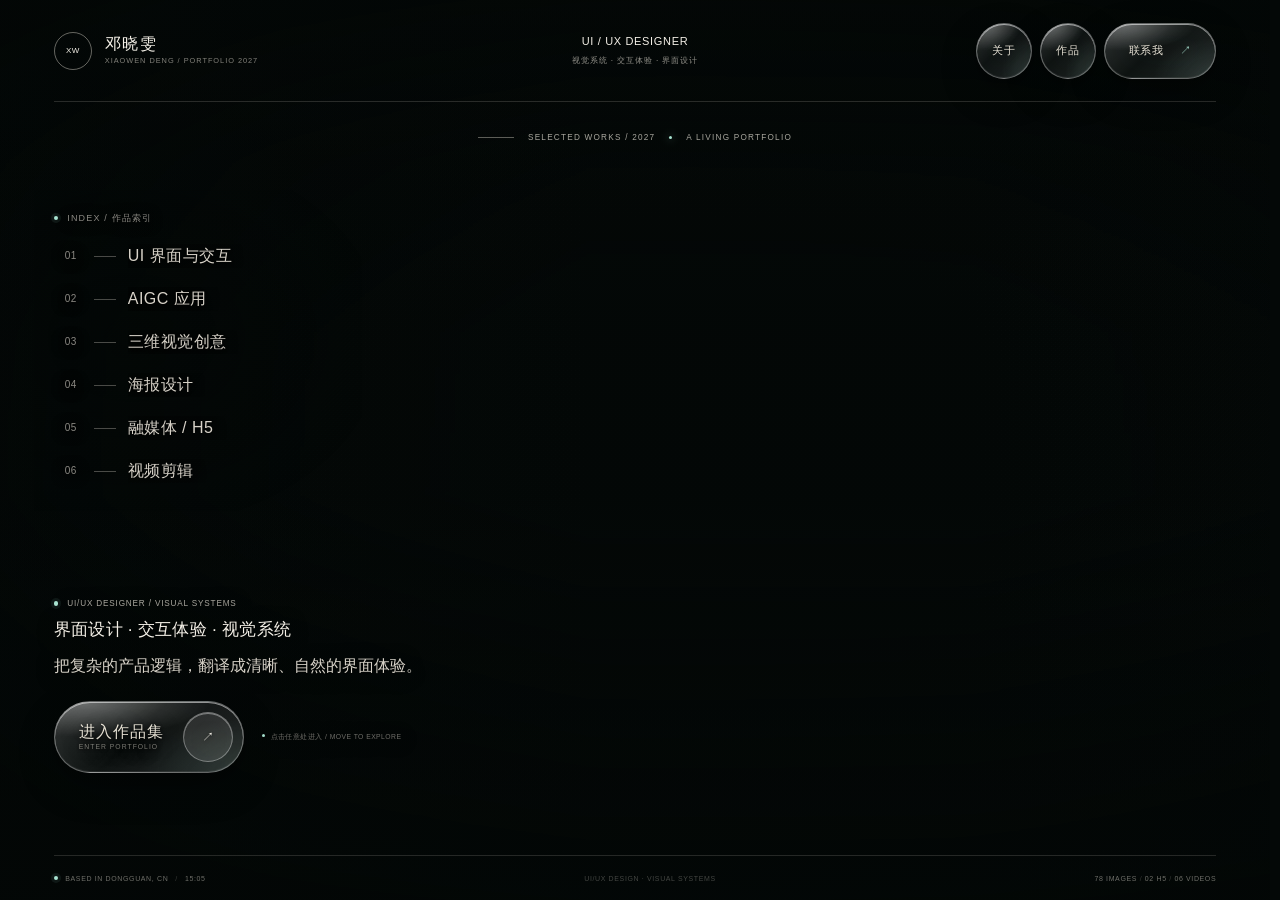
==== portfolio.html @ 46c84f29 "Increase AI design focus emphasis" ====
<!doctype html>
<html lang="zh-CN">
  <head>
    <meta charset="utf-8" />
    <meta name="viewport" content="width=device-width, initial-scale=1, viewport-fit=cover" />
    <meta name="theme-color" content="#070a09" />
    <meta name="apple-mobile-web-app-capable" content="yes" />
    <meta name="mobile-web-app-capable" content="yes" />
    <meta name="apple-mobile-web-app-status-bar-style" content="black-translucent" />
    <meta name="format-detection" content="telephone=no" />
    <title>邓晓雯 — UI/UX Designer · Portfolio 2027</title>
    <meta
      name="description"
      content="邓晓雯的设计作品集：涵盖 NightFlow 疗愈助眠 App、AIGC 角色与绘本、三维视觉、海报、融媒体 H5 与视频作品。按六个项目文件夹完整收录 78 张图片、2 个线上项目与 6 支视频。"
    />
    <meta property="og:title" content="邓晓雯 — UI/UX Designer · Portfolio 2027" />
    <meta
      property="og:description"
      content="把逻辑做成感受。邓晓雯的设计作品集，聚焦 UI 界面、交互体验与视觉系统。"
    />
    <meta property="og:type" content="website" />
    <meta property="og:locale" content="zh_CN" />
    <link rel="icon" href="assets/favicon.svg" type="image/svg+xml" />
    <script>
      try {
        if (sessionStorage.getItem("xw-home-entry") !== "1") {
          location.replace("index.html");
        }
      } catch (error) {}

      document.documentElement.classList.add("js");
      if ("scrollRestoration" in history) history.scrollRestoration = "manual";

      function resetPortfolioScroll() {
        if (location.hash) return;
        window.scrollTo(0, 0);
        document.documentElement.scrollTop = 0;
        if (document.body) document.body.scrollTop = 0;
      }

      window.addEventListener("pageshow", resetPortfolioScroll);
      document.addEventListener("DOMContentLoaded", resetPortfolioScroll);
    </script>
    <noscript>
      <style>
        [data-reveal] { opacity: 1 !important; transform: none !important; }
        .page-veil { display: none; }
      </style>
    </noscript>
    <style data-inline-critical>
/* ==== fonts.css ==== */
/* Alibaba PuHuiTi Regular / Medium, subset to this site's text.
   Served as separate WOFF2 files so the browser can cache them and the
   stylesheet stays small on first paint. */

@font-face {
  font-family: "PuHuiTi";
  src: url("assets/fonts/PuHuiTi-Regular.woff2") format("woff2");
  font-style: normal;
  font-weight: 400;
  font-display: swap;
}

@font-face {
  font-family: "PuHuiTi";
  src: url("assets/fonts/PuHuiTi-Medium.woff2") format("woff2");
  font-style: normal;
  font-weight: 500;
  font-display: swap;
}

/* ==== base.css ==== */
/* ==========================================================================
   XIAOWEN DENG — PORTFOLIO
   Base tokens, reset, typography and shared primitives
   ========================================================================== */

:root {
  color-scheme: dark;

  --ink: #070a09;
  --ink-soft: #0a0e0d;
  --ink-raised: #0d1210;
  --ink-lift: #111815;
  --paper: #e8e3d6;
  --paper-deep: #d5cfc0;
  --bone: #f4f0e7;
  --muted: #8e9a93;
  --muted-soft: #69736e;
  --accent: #b9e4d0;
  --accent-strong: #d2f6e7;
  --accent-deep: #6d9784;
  --warm: #c99b72;
  --line: rgba(232, 227, 214, 0.13);
  --line-strong: rgba(232, 227, 214, 0.24);
  --line-soft: rgba(232, 227, 214, 0.07);

  --font-sans: "PuHuiTi", "阿里巴巴普惠体", "Alibaba PuHuiTi", "PingFang SC",
    "Hiragino Sans GB", "Microsoft YaHei", sans-serif;
  --font-serif: "PuHuiTi", "阿里巴巴普惠体", "Alibaba PuHuiTi", "PingFang SC",
    "Hiragino Sans GB", "Microsoft YaHei", sans-serif;
  --font-mono: "PuHuiTi", "阿里巴巴普惠体", "Alibaba PuHuiTi", "PingFang SC",
    "Hiragino Sans GB", "Microsoft YaHei", sans-serif;

  --gutter: clamp(20px, 4.2vw, 68px);
  --max-width: 1600px;
  --section-y: clamp(96px, 11vw, 172px);
  --radius-xs: 2px;
  --radius-sm: 6px;
  --radius-lg: 18px;
  --ease-out: cubic-bezier(0.16, 1, 0.3, 1);
  --ease-in-out: cubic-bezier(0.76, 0, 0.24, 1);
}

*,
*::before,
*::after {
  box-sizing: border-box;
}

html {
  -webkit-text-size-adjust: 100%;
  scrollbar-gutter: stable;
  scrollbar-width: thin;
  scrollbar-color: rgba(232, 227, 214, 0.22) var(--ink);
  scroll-behavior: smooth;
}

::-webkit-scrollbar {
  width: 7px;
  height: 7px;
}

::-webkit-scrollbar-track {
  background: var(--ink);
}

::-webkit-scrollbar-thumb {
  background: rgba(232, 227, 214, 0.2);
  border-radius: 8px;
}

::-webkit-scrollbar-thumb:hover {
  background: rgba(232, 227, 214, 0.32);
}

body {
  margin: 0;
  background: var(--ink);
  color: var(--paper);
  font-family: var(--font-sans);
  font-size: 16px;
  font-weight: 400;
  font-synthesis: none;
  line-height: 1.7;
  text-rendering: optimizeLegibility;
  -webkit-font-smoothing: antialiased;
  -moz-osx-font-smoothing: grayscale;
  overflow-x: hidden;
}

body.modal-open,
body.menu-open {
  overflow: hidden;
}

::selection {
  background: var(--accent);
  color: var(--ink);
}

img,
svg {
  display: block;
  max-width: 100%;
}

img {
  height: auto;
}

button,
input,
textarea,
select {
  font: inherit;
  color: inherit;
}

button {
  padding: 0;
  border: 0;
  background: none;
  cursor: pointer;
}

a {
  color: inherit;
  text-decoration: none;
}

p,
h1,
h2,
h3,
h4,
figure,
blockquote {
  margin: 0;
}

ul,
ol {
  margin: 0;
  padding: 0;
  list-style: none;
}

strong {
  font-weight: 500;
}

.font-medium {
  font-weight: 500;
}

em {
  font-style: normal;
}

:focus-visible {
  outline: 1px solid var(--accent);
  outline-offset: 5px;
}

[hidden] {
  display: none !important;
}

.container {
  width: min(100% - (var(--gutter) * 2), var(--max-width));
  margin-inline: auto;
}

.section {
  position: relative;
  padding-block: var(--section-y);
}

.serif {
  font-family: var(--font-serif);
  font-weight: 500;
}

.mono {
  font-family: var(--font-mono);
  font-variant-numeric: tabular-nums;
}

.eyebrow {
  display: flex;
  align-items: center;
  gap: 10px;
  font-family: var(--font-mono);
  font-size: 10px;
  font-weight: 400;
  line-height: 1.4;
  letter-spacing: 0.16em;
  text-transform: uppercase;
  color: var(--muted);
}

.eyebrow--accent {
  color: var(--accent);
}

.status-dot {
  display: inline-block;
  width: 6px;
  height: 6px;
  flex: none;
  border-radius: 50%;
  background: var(--accent);
  box-shadow: 0 0 0 4px rgba(185, 228, 208, 0.08);
  animation: status-pulse 2.8s ease-out infinite;
}

@keyframes status-pulse {
  0% {
    box-shadow: 0 0 0 0 rgba(185, 228, 208, 0.24);
  }
  70% {
    box-shadow: 0 0 0 7px rgba(185, 228, 208, 0);
  }
  100% {
    box-shadow: 0 0 0 0 rgba(185, 228, 208, 0);
  }
}

.section-index {
  font-family: var(--font-mono);
  font-size: 10px;
  letter-spacing: 0.18em;
  color: var(--muted-soft);
  text-transform: uppercase;
}

.section-index span {
  color: var(--accent);
}

.section-title {
  font-size: clamp(2.45rem, 5.1vw, 5.1rem);
  font-weight: 400;
  line-height: 1.14;
  letter-spacing: -0.045em;
  text-wrap: balance;
}

.section-title .serif {
  font-weight: 500;
  letter-spacing: -0.035em;
}

.section-lede {
  max-width: 47ch;
  color: var(--muted);
  font-size: clamp(0.92rem, 1.1vw, 1.04rem);
  line-height: 1.9;
}

.text-link {
  position: relative;
  display: inline-flex;
  align-items: center;
  gap: 13px;
  padding-block: 10px;
  font-size: 0.84rem;
  color: var(--paper);
  letter-spacing: 0.02em;
}

.text-link::after {
  content: "";
  position: absolute;
  right: 0;
  bottom: 5px;
  left: 0;
  height: 1px;
  background: var(--line-strong);
  transform-origin: right;
  transition: transform 0.5s var(--ease-out), background-color 0.4s ease;
}

.text-link:hover::after {
  background: var(--accent);
  transform: scaleX(0.35);
  transform-origin: left;
}

.text-link svg,
.text-link .arrow {
  transition: transform 0.4s var(--ease-out);
}

.text-link:hover svg,
.text-link:hover .arrow {
  transform: translate(3px, -3px);
}

.button {
  display: inline-flex;
  min-height: 54px;
  align-items: center;
  justify-content: space-between;
  gap: 34px;
  padding: 0 22px 0 25px;
  border: 1px solid var(--line-strong);
  border-radius: var(--radius-xs);
  background: transparent;
  color: var(--paper);
  font-size: 0.82rem;
  letter-spacing: 0.04em;
  transition:
    color 0.35s var(--ease-out),
    background-color 0.35s var(--ease-out),
    border-color 0.35s var(--ease-out);
}

.button .button__arrow {
  display: grid;
  width: 28px;
  height: 28px;
  place-items: center;
  border: 1px solid var(--line);
  border-radius: 50%;
  font-size: 0.95rem;
  transition:
    transform 0.4s var(--ease-out),
    border-color 0.35s var(--ease-out);
}

.button:hover {
  border-color: var(--paper);
  background: var(--paper);
  color: var(--ink);
}

.button:hover .button__arrow {
  border-color: rgba(7, 10, 9, 0.25);
  transform: translate(2px, -2px);
}

.button--solid {
  border-color: var(--paper);
  background: var(--paper);
  color: var(--ink);
}

.button--solid .button__arrow {
  border-color: rgba(7, 10, 9, 0.2);
}

.button--solid:hover {
  border-color: var(--accent);
  background: var(--accent);
}

.grain {
  position: fixed;
  z-index: 120;
  inset: 0;
  pointer-events: none;
  background-image: url("assets/img/grain.png");
  background-repeat: repeat;
  background-size: 180px 180px;
  mix-blend-mode: soft-light;
  opacity: 0.42;
}

.skip-link {
  position: fixed;
  z-index: 10000;
  top: 14px;
  left: 14px;
  padding: 10px 14px;
  background: var(--paper);
  color: var(--ink);
  font-size: 0.82rem;
  transform: translateY(-160%);
  transition: transform 0.2s ease;
}

.skip-link:focus {
  transform: translateY(0);
}

.sr-only {
  position: absolute !important;
  width: 1px !important;
  height: 1px !important;
  padding: 0 !important;
  border: 0 !important;
  margin: -1px !important;
  clip: rect(0, 0, 0, 0) !important;
  clip-path: inset(50%) !important;
  overflow: hidden !important;
  white-space: nowrap !important;
}

.js [data-reveal] {
  opacity: 0;
  transform: translateY(28px);
  transition:
    opacity 0.9s var(--ease-out),
    transform 1s var(--ease-out);
  transition-delay: var(--reveal-delay, 0ms);
}

.js [data-reveal].is-inview {
  opacity: 1;
  transform: translateY(0);
}

/* Fine rules used by more than one page */
.hairline {
  width: 100%;
  height: 1px;
  background: var(--line);
  border: 0;
}

@media (max-width: 900px) {
  :root {
    --gutter: clamp(18px, 5.5vw, 36px);
    --section-y: clamp(80px, 14vw, 116px);
  }

  body {
    font-size: 15px;
  }

  .grain {
    opacity: 0.3;
  }
}

@media (prefers-reduced-motion: reduce) {
  html {
    scroll-behavior: auto;
  }

  *,
  *::before,
  *::after {
    animation-duration: 0.01ms !important;
    animation-iteration-count: 1 !important;
    scroll-behavior: auto !important;
    transition-duration: 0.01ms !important;
  }

  .js [data-reveal] {
    opacity: 1;
    transform: none;
  }
}

/* Keep the large video layers on a stable compositor layer and remove the
   expensive pan/zoom animation on top of the already-moving video. */
.hero__video,
.cosmos__motion,
.about-stage__motion {
  animation: none !important;
  will-change: auto !important;
}

/* Decorative pointer/canvas effects are optional; the video is the priority. */
.entry-cursor,
.cursor,
.cosmos__dust {
  display: none !important;
}

/* Large glass surfaces over video are costly to re-composite while scrolling. */
.site-header,
.site-nav a,
.header-contact,
.menu-toggle,
.primary-enter,
.about-card,
.about-experience,
.about-credentials {
  backdrop-filter: none !important;
  -webkit-backdrop-filter: none !important;
}

/* Lighten compositing while the page is actively scrolling. */
html.is-scrolling .site-header,
html.is-scrolling .site-nav a,
html.is-scrolling .header-contact,
html.is-scrolling .menu-toggle,
html.is-scrolling .primary-enter,
html.is-scrolling .about-card,
html.is-scrolling .about-experience,
html.is-scrolling .about-credentials {
  backdrop-filter: none !important;
  -webkit-backdrop-filter: none !important;
}

html.is-scrolling .about-credentials__orb,
html.is-scrolling .about-credentials__spark,
html.is-scrolling .about-outro__track,
html.is-scrolling .section-head__orbit,
html.is-scrolling .section-head__spark,
html.is-scrolling .work-overview__spark,
html.is-scrolling .about-stage__motion {
  animation-play-state: paused !important;
}

/* ==== portfolio.css ==== */
/* ==========================================================================
   PORTFOLIO / MAIN SITE
   A dark, editorial interface with quiet movement and a mint signal.
   ========================================================================== */

body.portfolio {
  background: var(--ink);
}

/* Page entrance veil ----------------------------------------------------- */

.page-veil {
  position: fixed;
  z-index: 600;
  inset: 0;
  display: flex;
  align-items: center;
  justify-content: center;
  gap: 16px;
  background: var(--paper);
  color: var(--ink);
  pointer-events: none;
  animation: veil-out 0.38s 0.02s var(--ease-in-out) forwards;
}

.page-veil__mark {
  font-family: var(--font-mono);
  font-size: 28px;
  letter-spacing: 0.04em;
}

.page-veil__meta {
  padding-left: 16px;
  border-left: 1px solid rgba(7, 10, 9, 0.24);
  font-family: var(--font-mono);
  font-size: 8px;
  letter-spacing: 0.16em;
}

@keyframes veil-out {
  0% {
    transform: translateY(0);
  }
  100% {
    transform: translateY(-100%);
  }
}

/* Global fixed UI ------------------------------------------------------- */

.scroll-progress {
  position: fixed;
  z-index: 300;
  top: 0;
  right: 0;
  left: 0;
  height: 1px;
  background: transparent;
  pointer-events: none;
}

.scroll-progress span {
  display: block;
  width: 0;
  height: 100%;
  background: linear-gradient(90deg, var(--accent-deep), var(--accent));
  transition: width 0.08s linear;
}

.cursor {
  position: fixed;
  z-index: 9999;
  top: 0;
  left: 0;
  display: grid;
  width: 11px;
  height: 11px;
  place-items: center;
  border: 1px solid rgba(7, 10, 9, 0.82);
  border-radius: 50%;
  background: var(--paper);
  color: var(--ink);
  box-shadow:
    0 0 0 1px rgba(232, 227, 214, 0.55),
    0 0 16px rgba(158, 223, 201, 0.2);
  opacity: 0;
  pointer-events: none;
  transform: translate3d(var(--cursor-x, -100px), var(--cursor-y, -100px), 0)
    translate(-50%, -50%);
  transition:
    width 0.35s var(--ease-out),
    height 0.35s var(--ease-out),
    background-color 0.3s ease,
    color 0.3s ease,
    opacity 0.2s ease,
    transform 0.08s linear;
}

.cursor__label {
  opacity: 0;
  font-family: var(--font-mono);
  font-size: 8px;
  letter-spacing: 0.17em;
  transform: scale(0.8);
  transition:
    opacity 0.2s ease,
    transform 0.35s var(--ease-out);
}

.has-custom-cursor .cursor {
  opacity: 1;
}

.has-custom-cursor .cursor.is-view {
  width: 76px;
  height: 76px;
  background: var(--paper);
  mix-blend-mode: normal;
}

.has-custom-cursor .cursor.is-view .cursor__label {
  opacity: 1;
  transform: scale(1);
}

.has-custom-cursor .cursor.is-pressed {
  width: 6px;
  height: 6px;
}

.has-custom-cursor .cursor.is-view.is-pressed {
  width: 68px;
  height: 68px;
}

.has-custom-cursor,
.has-custom-cursor a,
.has-custom-cursor button {
  cursor: none;
}

.has-custom-cursor input,
.has-custom-cursor textarea {
  cursor: text;
}

/* Native dialogs live in the browser top layer, above the custom cursor.
   Restore the real pointer while any modal is open. */
body.modal-open,
body.modal-open a,
body.modal-open button,
body.modal-open input,
body.modal-open textarea,
body.modal-open select {
  cursor: auto !important;
}

body.modal-open .cursor {
  opacity: 0 !important;
}

@media (hover: none), (pointer: coarse) {
  .has-custom-cursor,
  .has-custom-cursor a,
  .has-custom-cursor button {
    cursor: auto !important;
  }

  .cursor {
    display: none !important;
  }
}

.toast {
  position: fixed;
  z-index: 1000;
  right: 24px;
  bottom: 24px;
  padding: 11px 16px;
  border: 1px solid var(--line-strong);
  background: var(--ink-raised);
  color: var(--paper);
  font-size: 0.78rem;
  opacity: 0;
  pointer-events: none;
  transform: translateY(8px);
  transition:
    opacity 0.3s ease,
    transform 0.4s var(--ease-out);
}

.toast.is-visible {
  opacity: 1;
  transform: translateY(0);
}

/* Site header ----------------------------------------------------------- */

.site-header {
  position: fixed;
  z-index: 200;
  top: 0;
  right: 0;
  left: 0;
  padding-block: 22px;
  transition:
    padding-block 0.45s var(--ease-out),
    background-color 0.45s ease,
    border-color 0.45s ease,
    backdrop-filter 0.45s ease;
  border-bottom: 1px solid transparent;
}

.site-header__inner {
  display: flex;
  align-items: center;
  justify-content: space-between;
  gap: 24px;
}

.site-header.is-scrolled {
  padding-block: 14px;
  border-color: var(--line);
  background: rgba(7, 10, 9, 0.74);
  backdrop-filter: blur(18px);
}

.site-header__start {
  display: flex;
  min-width: 0;
  align-items: center;
  gap: 14px;
}

.header-back {
  display: inline-flex;
  min-height: 30px;
  flex: none;
  align-items: center;
  gap: 7px;
  padding: 0 10px;
  border: 1px solid var(--line);
  color: var(--muted);
  font-family: var(--font-mono);
  font-size: 7px;
  letter-spacing: 0.07em;
  line-height: 1;
  white-space: nowrap;
  transition:
    border-color 0.3s ease,
    background-color 0.3s ease,
    color 0.3s ease;
}

.header-back:hover {
  border-color: var(--accent);
  background: rgba(169, 228, 210, 0.06);
  color: var(--paper);
}

.header-back__arrow {
  font-family: var(--font-sans);
  font-size: 0.82rem;
  line-height: 1;
  transition: transform 0.3s var(--ease-out);
}

.header-back:hover .header-back__arrow {
  transform: translateX(-3px);
}

.header-back__divider {
  width: 1px;
  height: 18px;
  flex: none;
  background: var(--line);
}

.site-logo {
  display: inline-flex;
  align-items: center;
  gap: 12px;
  flex: none;
}

.site-logo__mark {
  display: grid;
  width: 30px;
  height: 30px;
  place-items: center;
  border: 1px solid var(--line-strong);
  color: var(--bone);
  font-family: var(--font-mono);
  font-size: 9px;
  letter-spacing: 0.02em;
  transition:
    background-color 0.3s ease,
    color 0.3s ease,
    border-color 0.3s ease;
}

.site-logo:hover .site-logo__mark {
  border-color: var(--accent);
  background: var(--accent);
  color: var(--ink);
}

.site-logo__name {
  display: flex;
  flex-direction: column;
  gap: 0;
  font-size: 0.84rem;
  font-weight: 500;
  line-height: 1.5;
  letter-spacing: 0.14em;
}

.site-logo__name small {
  color: var(--muted-soft);
  font-family: var(--font-mono);
  font-size: 7.4px;
  font-weight: 400;
  letter-spacing: 0.07em;
  line-height: 1.45;
}

.identity-nowrap {
  white-space: nowrap;
}

.site-nav {
  display: flex;
  align-items: center;
  gap: clamp(18px, 3vw, 44px);
  margin-left: auto;
  margin-right: clamp(16px, 3vw, 44px);
}

.site-nav a {
  position: relative;
  display: inline-flex;
  align-items: baseline;
  gap: 7px;
  padding-block: 8px;
  color: var(--muted);
  font-size: 0.78rem;
  letter-spacing: 0.08em;
  transition: color 0.3s ease;
}

.site-nav a span {
  color: var(--muted-soft);
  font-family: var(--font-mono);
  font-size: 7px;
  letter-spacing: 0.04em;
  transition: color 0.3s ease;
}

.site-nav a::after {
  content: "";
  position: absolute;
  right: 0;
  bottom: 3px;
  left: 0;
  height: 1px;
  background: var(--accent);
  transform: scaleX(0);
  transform-origin: right;
  transition: transform 0.45s var(--ease-out);
}

.site-nav a:hover,
.site-nav a.is-active {
  color: var(--paper);
}

.site-nav a:hover span,
.site-nav a.is-active span {
  color: var(--accent);
}

.site-nav a:hover::after,
.site-nav a.is-active::after {
  transform: scaleX(1);
  transform-origin: left;
}

.site-header__end {
  display: flex;
  align-items: center;
  gap: 12px;
  flex: none;
}

.header-contact {
  display: inline-flex;
  align-items: center;
  gap: 13px;
  padding: 9px 10px 9px 14px;
  border: 1px solid var(--line);
  color: var(--paper);
  font-size: 0.72rem;
  letter-spacing: 0.08em;
  transition:
    border-color 0.35s ease,
    background-color 0.35s ease,
    color 0.35s ease;
}

.header-contact__arrow {
  display: grid;
  width: 21px;
  height: 21px;
  place-items: center;
  border: 1px solid var(--line);
  border-radius: 50%;
  font-size: 0.8rem;
  transition: transform 0.35s var(--ease-out);
}

.header-contact:hover {
  border-color: var(--paper);
  background: var(--paper);
  color: var(--ink);
}

.header-contact:hover .header-contact__arrow {
  border-color: rgba(7, 10, 9, 0.2);
  transform: translate(2px, -2px);
}

.menu-toggle {
  display: none;
  min-height: 44px;
  align-items: center;
  gap: 9px;
  padding: 8px 0;
  color: var(--paper);
}

.menu-toggle__text {
  font-family: var(--font-mono);
  font-size: 8px;
  letter-spacing: 0.12em;
}

.menu-toggle__lines {
  position: relative;
  display: grid;
  gap: 4px;
  width: 18px;
}

.menu-toggle__lines i {
  display: block;
  width: 100%;
  height: 1px;
  background: currentColor;
  transition: transform 0.35s var(--ease-out);
}

/* Full-screen menu ------------------------------------------------------ */

.site-menu {
  position: fixed;
  z-index: 500;
  inset: 0;
  display: flex;
  flex-direction: column;
  background: var(--ink);
  visibility: hidden;
  opacity: 0;
  transform: translateY(-12px);
  transition:
    opacity 0.35s ease,
    transform 0.6s var(--ease-out),
    visibility 0s 0.6s;
}

.site-menu::before {
  content: "";
  position: absolute;
  inset: 0;
  background:
    radial-gradient(circle at 80% 18%, rgba(63, 112, 94, 0.2), transparent 42%),
    linear-gradient(180deg, transparent, rgba(7, 10, 9, 0.5));
  pointer-events: none;
}

body.menu-open .site-menu {
  visibility: visible;
  opacity: 1;
  transform: translateY(0);
  transition:
    opacity 0.35s ease,
    transform 0.65s var(--ease-out),
    visibility 0s;
}

.site-menu__top {
  display: flex;
  align-items: center;
  justify-content: space-between;
  padding-top: 25px;
}

.site-menu__close {
  color: var(--paper);
  font-size: 0.75rem;
  letter-spacing: 0.1em;
}

.site-menu__close span {
  display: inline-block;
  margin-left: 6px;
  font-size: 1.25rem;
  font-weight: 400;
  transform: translateY(1px);
}

.site-menu__nav {
  position: relative;
  z-index: 1;
  display: flex;
  flex: 1;
  flex-direction: column;
  justify-content: center;
  max-width: var(--max-width);
}

.site-menu__nav a {
  display: grid;
  grid-template-columns: 42px 1fr auto;
  align-items: center;
  gap: 16px;
  padding-block: clamp(14px, 2.2vh, 23px);
  border-bottom: 1px solid var(--line);
  opacity: 0;
  transform: translateY(16px);
  transition:
    opacity 0.5s var(--ease-out),
    transform 0.6s var(--ease-out),
    color 0.3s ease;
}

body.menu-open .site-menu__nav a {
  opacity: 1;
  transform: translateY(0);
}

body.menu-open .site-menu__nav a:nth-child(1) {
  transition-delay: 80ms;
}
body.menu-open .site-menu__nav a:nth-child(2) {
  transition-delay: 130ms;
}
body.menu-open .site-menu__nav a:nth-child(3) {
  transition-delay: 180ms;
}
body.menu-open .site-menu__nav a:nth-child(4) {
  transition-delay: 230ms;
}

.site-menu__nav a span {
  color: var(--accent);
  font-family: var(--font-mono);
  font-size: 9px;
}

.site-menu__nav a strong {
  color: var(--paper);
  font-size: clamp(2.2rem, 6.8vw, 4.4rem);
  font-weight: 400;
  letter-spacing: -0.05em;
  line-height: 1.2;
}

.site-menu__nav a small {
  color: var(--muted-soft);
  font-family: var(--font-mono);
  font-size: 8px;
  letter-spacing: 0.12em;
}

.site-menu__nav a:hover strong {
  color: var(--accent);
}

.site-menu__bottom {
  position: relative;
  z-index: 1;
  display: flex;
  align-items: flex-end;
  justify-content: space-between;
  gap: 20px;
  padding-block: 22px max(24px, calc(env(safe-area-inset-bottom) + 18px));
  border-top: 1px solid var(--line);
}

.site-menu__bottom a {
  display: block;
  margin-top: 6px;
  color: var(--paper);
  font-size: 0.85rem;
}

.site-menu__note {
  color: var(--muted);
  font-size: 0.73rem;
  line-height: 1.7;
  text-align: right;
}

.site-menu__bottom .site-menu__back {
  display: inline-flex;
  align-items: center;
  gap: 7px;
  margin-top: 12px;
  color: var(--muted);
  font-family: var(--font-mono);
  font-size: 7.5px;
  letter-spacing: 0.08em;
  transition: color 0.3s ease;
}

.site-menu__bottom .site-menu__back:hover {
  color: var(--accent);
}

.site-menu__back span {
  font-family: var(--font-sans);
  font-size: 0.82rem;
  line-height: 1;
}

/* Hero ------------------------------------------------------------------ */

.hero {
  position: relative;
  display: flex;
  min-height: 100vh;
  min-height: 100svh;
  flex-direction: column;
  justify-content: space-between;
  padding-top: clamp(108px, 15vh, 150px);
  padding-bottom: 26px;
  overflow: hidden;
  background: #03080b;
  isolation: isolate;
}

.hero__media {
  position: absolute;
  z-index: 0;
  inset: 0;
  overflow: hidden;
  background: #03080b;
  pointer-events: none;
}

.hero__video {
  display: block;
  width: 100%;
  height: 100%;
  max-width: none;
  object-fit: cover;
  object-position: 50% 50%;
  opacity: 0.96;
  filter: saturate(1.08) brightness(0.92) contrast(1.04);
  transform: scale(1.045);
  animation: hero-video-drift 28s ease-in-out infinite alternate;
  will-change: transform;
}

.hero__veil {
  position: absolute;
  z-index: 1;
  inset: 0;
  background:
    linear-gradient(
      90deg,
      rgba(2, 6, 9, 0.76) 0%,
      rgba(2, 6, 9, 0.58) 27%,
      rgba(2, 6, 9, 0.28) 52%,
      rgba(2, 6, 9, 0.04) 76%,
      rgba(2, 6, 9, 0.28) 100%
    ),
    linear-gradient(
      180deg,
      rgba(2, 6, 9, 0.58) 0%,
      rgba(2, 6, 9, 0.14) 24%,
      rgba(2, 6, 9, 0.01) 52%,
      rgba(2, 6, 9, 0.32) 78%,
      rgba(2, 6, 9, 0.78) 100%
    ),
    radial-gradient(
      ellipse at 50% 46%,
      rgba(2, 6, 9, 0.28) 0%,
      rgba(2, 6, 9, 0.12) 34%,
      transparent 66%
    ),
    radial-gradient(
      ellipse at 62% 45%,
      transparent 18%,
      rgba(2, 6, 9, 0.08) 58%,
      rgba(2, 6, 9, 0.48) 100%
    );
  pointer-events: none;
}

@keyframes hero-video-drift {
  from {
    transform: scale(1.045) translate3d(0, 0, 0);
  }
  to {
    transform: scale(1.075) translate3d(-0.45%, -0.35%, 0);
  }
}

.hero__atmosphere {
  position: absolute;
  z-index: 2;
  inset: 0;
  pointer-events: none;
}

.hero__grid-lines {
  position: absolute;
  inset: 0;
  background-image:
    linear-gradient(90deg, var(--line-soft) 1px, transparent 1px),
    linear-gradient(0deg, var(--line-soft) 1px, transparent 1px);
  background-size: clamp(60px, 7vw, 118px) clamp(60px, 7vw, 118px);
  mask-image: radial-gradient(ellipse at 63% 44%, black 0%, transparent 68%);
  opacity: 0.28;
}

.hero__glow {
  position: absolute;
  border-radius: 50%;
  filter: blur(8px);
  pointer-events: none;
}

.hero__glow--one {
  top: 6%;
  right: 5%;
  width: 48vw;
  height: 64vh;
  background: radial-gradient(circle, rgba(79, 135, 113, 0.14), transparent 65%);
}

.hero__glow--two {
  bottom: -20%;
  left: -12%;
  width: 48vw;
  height: 55vh;
  background: radial-gradient(circle, rgba(201, 155, 114, 0.055), transparent 68%);
}

.hero__cross {
  position: absolute;
  color: var(--line-strong);
  font-family: var(--font-mono);
  font-size: 13px;
  font-weight: 400;
  line-height: 1;
}

.hero__cross--one {
  top: 19%;
  left: 3.2%;
}

.hero__cross--two {
  right: 4.2%;
  bottom: 18%;
}

.hero__inner {
  position: relative;
  z-index: 3;
  display: grid;
  flex: 1;
  grid-template-columns: minmax(0, 1fr);
  align-items: center;
  padding-block: clamp(38px, 6vh, 70px) clamp(34px, 6vh, 68px);
}

.hero__copy {
  position: relative;
  z-index: 3;
  max-width: 840px;
}

.hero__copy--centered {
  width: 100%;
  max-width: 1120px;
  margin-inline: auto;
  text-align: center;
}

.hero__eyebrow {
  max-width: 820px;
  flex-wrap: wrap;
  justify-content: center;
  row-gap: 5px;
  margin-inline: auto;
  margin-bottom: clamp(24px, 4.5vh, 48px);
  line-height: 1.65;
  text-align: center;
  opacity: 0;
  animation: hero-fade 0.8s 0.15s var(--ease-out) forwards;
}

.hero__copy--centered .hero__eyebrow {
  justify-content: center;
}

.hero__eyebrow .eyebrow__sep {
  padding-inline: 3px;
  color: var(--line-strong);
}

.hero__title {
  width: 100%;
  color: var(--bone);
  font-size: clamp(4.3rem, 8vw, 9.2rem);
  font-weight: 400;
  letter-spacing: -0.08em;
  line-height: 0.98;
  text-align: center;
  white-space: nowrap;
  text-shadow: 0 4px 34px rgba(0, 0, 0, 0.55);
}

.hero__title-line {
  display: block;
  overflow: hidden;
  padding-bottom: 0.04em;
  white-space: nowrap;
}

.hero__title-line > span {
  display: block;
  transform: translateY(112%);
  animation: hero-rise 1.2s var(--ease-out) forwards;
}

.hero__title-line:nth-child(1) > span {
  animation-delay: 0.18s;
}

.hero__title-line:nth-child(2) > span {
  animation-delay: 0.3s;
}

.hero__title-line--offset {
  padding-left: 0;
}

.hero__title .serif {
  font-weight: 500;
  letter-spacing: -0.05em;
  padding-inline: 0.015em;
}

.accent-dot {
  color: var(--accent);
}

.accent-ring {
  display: inline-block;
  width: 0.18em;
  height: 0.18em;
  margin-left: 0.12em;
  border: 1.5px solid var(--accent);
  border-radius: 50%;
  vertical-align: 0.04em;
}

.hero__divider {
  display: flex;
  width: min(260px, 58vw);
  align-items: center;
  gap: 10px;
  margin: clamp(20px, 3.4vh, 30px) auto 0;
  opacity: 0;
  animation: hero-fade 0.8s 0.52s var(--ease-out) forwards;
}

.hero__divider::before,
.hero__divider::after {
  content: "";
  height: 1px;
  flex: 1;
  background: var(--line-strong);
}

.hero__divider span {
  width: 4px;
  height: 4px;
  flex: none;
  border: 1px solid var(--accent);
  border-radius: 50%;
}

.hero__lede {
  max-width: 560px;
  margin: clamp(18px, 3vh, 26px) auto 0;
  padding-left: 0;
  color: var(--muted);
  font-size: clamp(0.9rem, 1.08vw, 1.02rem);
  font-weight: 400;
  line-height: 1.88;
  text-align: center;
  text-shadow: 0 1px 8px rgba(0, 0, 0, 0.5);
  text-wrap: pretty;
  opacity: 0;
  animation: hero-fade 0.9s 0.58s var(--ease-out) forwards;
}

.hero__actions {
  display: flex;
  align-items: center;
  justify-content: center;
  gap: 34px;
  margin-top: clamp(28px, 4.8vh, 44px);
  padding-left: 0;
  opacity: 0;
  animation: hero-fade 0.9s 0.72s var(--ease-out) forwards;
}

.hero__showcase {
  position: relative;
  z-index: 1;
  width: 100%;
  height: clamp(400px, 60vh, 625px);
  opacity: 0;
  animation: hero-showcase 1.2s 0.45s var(--ease-out) forwards;
}

.showcase__aura {
  position: absolute;
  top: 48%;
  left: 50%;
  width: 75%;
  height: 80%;
  border-radius: 50%;
  background:
    radial-gradient(circle at 44% 48%, rgba(159, 217, 199, 0.24), transparent 57%),
    radial-gradient(circle at 68% 62%, rgba(91, 137, 120, 0.16), transparent 54%);
  filter: blur(28px);
  transform: translate(-50%, -50%);
}

.showcase__orbit {
  position: absolute;
  top: 50%;
  left: 49%;
  width: min(88%, 530px);
  aspect-ratio: 1;
  border: 1px solid var(--line);
  border-radius: 50%;
  transform: translate(-50%, -50%);
}

.showcase__orbit::before,
.showcase__orbit::after {
  content: "";
  position: absolute;
  border-radius: 50%;
  border: 1px solid var(--line-soft);
}

.showcase__orbit::before {
  inset: 8%;
}

.showcase__orbit::after {
  inset: 20%;
  border-color: rgba(185, 228, 208, 0.16);
}

.showcase__orbit > span {
  position: absolute;
  top: 14%;
  right: 10%;
  width: 5px;
  height: 5px;
  border-radius: 50%;
  background: var(--accent);
  box-shadow: 0 0 0 5px rgba(185, 228, 208, 0.07);
}

.showcase__label {
  position: absolute;
  z-index: 6;
  display: flex;
  flex-direction: column;
  gap: 2px;
  font-family: var(--font-mono);
  font-size: 7px;
  letter-spacing: 0.12em;
  line-height: 1.5;
  color: var(--muted);
  text-transform: uppercase;
}

.showcase__label strong {
  color: var(--paper);
  font-family: var(--font-sans);
  font-size: 0.65rem;
  font-weight: 500;
  letter-spacing: 0.15em;
}

.showcase__label--top {
  top: 1%;
  left: 4%;
}

.showcase__label--side {
  top: 47%;
  right: -3.5%;
  align-items: flex-end;
  gap: 8px;
  font-size: 6px;
  letter-spacing: 0.19em;
  writing-mode: vertical-rl;
  transform: translateY(-50%);
}

.showcase__caption {
  position: absolute;
  z-index: 6;
  right: 2%;
  bottom: 1%;
  left: 4%;
  display: flex;
  justify-content: space-between;
  gap: 16px;
  padding-top: 11px;
  border-top: 1px solid var(--line);
  font-family: var(--font-mono);
  font-size: 7.5px;
  letter-spacing: 0.1em;
  line-height: 1.5;
  color: var(--muted);
  text-transform: uppercase;
}

.showcase__caption span:last-child {
  color: var(--muted);
  text-align: right;
}

.device {
  position: absolute;
  z-index: 3;
  width: 37%;
  max-width: 228px;
  border: 4px solid #17201d;
  border-radius: 26px;
  background: #17201d;
  box-shadow:
    0 30px 70px rgba(0, 0, 0, 0.52),
    0 0 0 1px rgba(232, 227, 214, 0.07),
    inset 0 0 0 1px rgba(232, 227, 214, 0.08);
}

.device::before {
  content: "";
  position: absolute;
  z-index: 2;
  top: 7px;
  left: 50%;
  width: 28%;
  height: 4px;
  border-radius: 4px;
  background: rgba(7, 10, 9, 0.78);
  transform: translateX(-50%);
}

.device img {
  width: 100%;
  height: auto;
  border-radius: 22px;
}

.device--left {
  top: 23%;
  left: 0;
  z-index: 2;
  width: 31.5%;
  max-width: 194px;
  transform: rotate(-8.5deg);
}

.device--left .device__inner {
  animation: device-float-left 8s ease-in-out infinite alternate;
}

.device--main {
  top: 0;
  left: 29.5%;
  z-index: 4;
  width: 41.5%;
  max-width: 256px;
}

.device--main .device__inner {
  animation: device-float-main 7s 0.4s ease-in-out infinite alternate;
}

.device--right {
  top: 27%;
  right: 0;
  z-index: 3;
  width: 30.5%;
  max-width: 188px;
  transform: rotate(8deg);
}

.device--right .device__inner {
  animation: device-float-right 9s 0.9s ease-in-out infinite alternate;
}

.device__inner {
  overflow: hidden;
  border-radius: 22px;
}

@keyframes device-float-main {
  from {
    transform: translateY(0);
  }
  to {
    transform: translateY(-9px);
  }
}

@keyframes device-float-left {
  from {
    transform: translateY(0);
  }
  to {
    transform: translateY(8px);
  }
}

@keyframes device-float-right {
  from {
    transform: translateY(0);
  }
  to {
    transform: translateY(-7px);
  }
}

@keyframes hero-rise {
  to {
    transform: translateY(0);
  }
}

@keyframes hero-fade {
  from {
    opacity: 0;
    transform: translateY(12px);
  }
  to {
    opacity: 1;
    transform: translateY(0);
  }
}

@keyframes hero-showcase {
  from {
    opacity: 0;
    transform: translateY(26px) scale(0.98);
  }
  to {
    opacity: 1;
    transform: translateY(0) scale(1);
  }
}

.hero__rail {
  position: relative;
  z-index: 3;
  display: grid;
  grid-template-columns: repeat(3, minmax(0, 1fr)) auto;
  align-items: end;
  gap: 24px;
  padding-top: 20px;
  border-top: 1px solid var(--line);
  opacity: 0;
  animation: hero-fade 0.9s 1s var(--ease-out) forwards;
}

.hero__rail-item {
  display: flex;
  align-items: flex-start;
  gap: 13px;
}

.hero__rail-index {
  padding-top: 3px;
  color: var(--accent-deep);
  font-family: var(--font-mono);
  font-size: 8px;
  letter-spacing: 0.08em;
}

.hero__rail-item p {
  color: var(--muted-soft);
  font-family: var(--font-mono);
  font-size: 7px;
  letter-spacing: 0.09em;
  line-height: 1.7;
  text-transform: uppercase;
}

.hero__rail-item strong {
  color: var(--muted);
  font-family: var(--font-sans);
  font-size: 0.72rem;
  font-weight: 400;
  letter-spacing: 0.05em;
}

.hero__foot {
  position: relative;
  z-index: 3;
  display: flex;
  justify-content: center;
  padding-top: 15px;
  border-top: 1px solid var(--line);
  opacity: 0;
  animation: hero-fade 0.9s 1s var(--ease-out) forwards;
}

.hero__scroll {
  display: flex;
  align-items: center;
  justify-content: center;
  gap: 11px;
  color: var(--muted);
  font-family: var(--font-mono);
  font-size: 7.5px;
  letter-spacing: 0.12em;
  white-space: nowrap;
  transition: color 0.3s ease;
}

.hero__scroll--center {
  justify-content: center;
}

.hero__scroll:hover {
  color: var(--accent);
}

.hero__scroll-line {
  width: 38px;
  height: 1px;
  background: var(--line-strong);
}

/* Anchor landing below the fixed header -------------------------------- */

#about,
#work,
#approach,
#contact,
#software-copyrights {
  scroll-margin-top: clamp(80px, 9vh, 96px);
}

/* Shared section head --------------------------------------------------- */

.section-head {
  display: grid;
  grid-template-columns: minmax(140px, 0.18fr) minmax(0, 1fr);
  gap: clamp(30px, 4.6vw, 72px);
  padding-bottom: clamp(54px, 8vw, 104px);
}

.section-head__meta {
  display: flex;
  flex-direction: column;
  align-items: flex-start;
  gap: 7px;
  padding-top: 11px;
}

.section-head__cn {
  color: var(--muted-soft);
  font-size: 0.7rem;
  letter-spacing: 0.16em;
}

.section-head__main {
  display: grid;
  grid-template-columns: minmax(0, 1.5fr) minmax(180px, 0.7fr);
  align-items: end;
  gap: clamp(24px, 3.2vw, 52px);
}

.section-head__lede {
  padding-bottom: 10px;
}

/* About ----------------------------------------------------------------- */

.about {
  border-top: 1px solid var(--line);
  background:
    radial-gradient(circle at 4% 23%, rgba(201, 155, 114, 0.035), transparent 25%),
    var(--ink);
}

.about__grid {
  display: grid;
  grid-template-columns: minmax(280px, 0.79fr) minmax(0, 1.21fr);
  gap: clamp(36px, 8vw, 132px);
  align-items: start;
}

.portrait {
  position: relative;
  max-width: 490px;
}

.portrait__frame {
  position: relative;
  overflow: hidden;
  background: var(--paper-deep);
  border: 1px solid var(--line);
}

.portrait__frame::before {
  content: "";
  position: absolute;
  z-index: 2;
  inset: 0;
  background:
    linear-gradient(180deg, transparent 62%, rgba(7, 10, 9, 0.48) 100%),
    linear-gradient(90deg, rgba(7, 10, 9, 0.06), transparent 25%);
  pointer-events: none;
}

.portrait__frame img {
  width: 100%;
  aspect-ratio: 4 / 5;
  object-fit: cover;
  object-position: 50% 20%;
  transition: transform 1.2s var(--ease-out);
}

.portrait:hover .portrait__frame img {
  transform: scale(1.025);
}

.portrait__corner {
  position: absolute;
  z-index: 3;
  width: 20px;
  height: 20px;
  border-color: var(--paper);
  opacity: 0.48;
}

.portrait__corner--tl {
  top: 14px;
  left: 14px;
  border-top: 1px solid;
  border-left: 1px solid;
}

.portrait__corner--br {
  right: 14px;
  bottom: 14px;
  border-right: 1px solid;
  border-bottom: 1px solid;
}

.portrait__badge {
  position: absolute;
  z-index: 4;
  top: 15px;
  right: 15px;
  display: inline-flex;
  align-items: center;
  gap: 7px;
  padding: 6px 8px;
  background: rgba(7, 10, 9, 0.6);
  color: var(--paper);
  font-family: var(--font-mono);
  font-size: 7px;
  letter-spacing: 0.1em;
  backdrop-filter: blur(8px);
}

.portrait__serial {
  position: absolute;
  z-index: 4;
  bottom: 17px;
  left: 19px;
  color: rgba(244, 240, 231, 0.66);
  font-family: var(--font-mono);
  font-size: 7px;
  letter-spacing: 0.12em;
}

.portrait__caption {
  display: flex;
  flex-wrap: wrap;
  align-items: center;
  justify-content: space-between;
  gap: 4px 16px;
  padding-top: 12px;
  border-top: 1px solid var(--line);
  color: var(--muted);
  font-family: var(--font-mono);
  font-size: 7.4px;
  letter-spacing: 0.07em;
  line-height: 1.55;
  text-transform: uppercase;
}

.portrait__caption span:last-child {
  max-width: 100%;
  color: var(--muted-soft);
  text-align: right;
}

.about__copy {
  max-width: 650px;
  padding-top: clamp(4px, 2vw, 30px);
}

.about__lead {
  max-width: 600px;
  color: var(--paper);
  font-size: clamp(1.3rem, 2.15vw, 2rem);
  font-weight: 400;
  line-height: 1.65;
  letter-spacing: -0.025em;
}

.about__body {
  display: grid;
  gap: 15px;
  max-width: 540px;
  margin-top: clamp(24px, 3.8vw, 40px);
  color: var(--muted);
  font-size: clamp(0.9rem, 1.02vw, 0.98rem);
  font-weight: 400;
  line-height: 1.92;
}

.about__signature {
  display: flex;
  flex-direction: column;
  gap: 3px;
  margin-top: clamp(26px, 4vw, 42px);
  color: var(--accent);
  font-size: clamp(1.25rem, 2vw, 1.75rem);
  line-height: 1.25;
  letter-spacing: -0.03em;
}

.contact-lines {
  margin-top: clamp(34px, 5vw, 56px);
  border-top: 1px solid var(--line);
}

.contact-lines li {
  display: grid;
  grid-template-columns: 86px minmax(0, 1fr);
  align-items: baseline;
  gap: 16px;
  padding-block: 14px;
  border-bottom: 1px solid var(--line);
}

.contact-lines li > span {
  color: var(--muted-soft);
  font-family: var(--font-mono);
  font-size: 7px;
  letter-spacing: 0.13em;
}

.contact-lines a,
.contact-lines p {
  color: var(--paper);
  font-size: 0.84rem;
  letter-spacing: 0.02em;
}

.contact-lines a {
  display: inline-flex;
  align-items: baseline;
  gap: 7px;
  transition: color 0.3s ease;
}

.contact-lines a i {
  color: var(--accent);
  font-size: 0.75rem;
  font-style: normal;
  transition: transform 0.35s var(--ease-out);
}

.contact-lines a:hover {
  color: var(--accent);
}

.contact-lines a:hover i {
  transform: translate(2px, -2px);
}

/* Metrics --------------------------------------------------------------- */

.metrics {
  display: grid;
  grid-template-columns: repeat(4, minmax(0, 1fr));
  margin-top: clamp(62px, 9vw, 120px);
  border-top: 1px solid var(--line-strong);
  border-bottom: 1px solid var(--line);
}

.metric {
  display: flex;
  flex-direction: column;
  min-height: 164px;
  justify-content: space-between;
  padding: 24px clamp(12px, 2.8vw, 38px) 22px 0;
}

.metric + .metric {
  padding-left: clamp(15px, 2.8vw, 38px);
  border-left: 1px solid var(--line);
}

.metric__value {
  color: var(--paper);
  font-family: var(--font-serif);
  font-size: clamp(2.7rem, 4.7vw, 4.75rem);
  font-weight: 500;
  line-height: 1;
  letter-spacing: -0.07em;
}

.metric__value sup {
  display: inline-block;
  margin-left: 6px;
  color: var(--accent);
  font-family: var(--font-sans);
  font-size: 0.75rem;
  font-weight: 400;
  letter-spacing: 0;
  vertical-align: top;
  transform: translateY(0.45em);
}

.metric__label {
  color: var(--paper);
  font-size: 0.78rem;
  font-weight: 400;
  letter-spacing: 0.04em;
}

.metric__en {
  margin-top: 4px;
  color: var(--muted-soft);
  font-family: var(--font-mono);
  font-size: 6px;
  letter-spacing: 0.11em;
}

/* Education ------------------------------------------------------------- */

.education {
  display: grid;
  grid-template-columns: minmax(120px, 0.34fr) minmax(220px, 1fr) auto minmax(190px, auto);
  gap: 16px;
  align-items: baseline;
  padding-block: 18px;
  border-bottom: 1px solid var(--line);
}

.education__school {
  color: var(--paper);
  font-size: 0.82rem;
  font-weight: 400;
  letter-spacing: 0.02em;
}

.education__school span {
  margin-left: 8px;
  color: var(--muted);
  font-size: 0.76rem;
}

.education__date,
.education__meta {
  color: var(--muted-soft);
  font-family: var(--font-mono);
  font-size: 7px;
  line-height: 1.7;
  letter-spacing: 0.04em;
}

.education__date {
  justify-self: end;
}

.education__meta {
  justify-self: end;
  text-align: right;
}

/* Experience ------------------------------------------------------------ */

.experience {
  margin-top: clamp(80px, 11vw, 144px);
}

.experience__head {
  display: grid;
  grid-template-columns: 1fr 0.8fr;
  gap: 40px;
  align-items: end;
  padding-bottom: 34px;
  border-bottom: 1px solid var(--line);
}

.experience__head h3 {
  margin-top: 14px;
  color: var(--paper);
  font-size: clamp(1.6rem, 2.7vw, 2.6rem);
  font-weight: 400;
  line-height: 1.35;
  letter-spacing: -0.04em;
}

.experience__head > p {
  max-width: 360px;
  justify-self: end;
  color: var(--muted);
  font-size: 0.83rem;
  font-weight: 400;
  line-height: 1.85;
}

.timeline {
  counter-reset: exp;
}

.timeline li {
  position: relative;
  display: grid;
  grid-template-columns: minmax(120px, 0.7fr) minmax(210px, 1.1fr) minmax(0, 1.35fr) minmax(100px, auto);
  gap: clamp(16px, 3vw, 44px);
  align-items: start;
  padding-block: 28px;
  border-bottom: 1px solid var(--line);
  transition: background-color 0.35s ease;
}

.timeline li::before {
  content: "";
  position: absolute;
  top: 0;
  left: 0;
  width: 0;
  height: 1px;
  background: var(--accent);
  transition: width 0.55s var(--ease-out);
}

.timeline li:hover::before {
  width: 100%;
}

.timeline__date {
  color: var(--muted);
  font-family: var(--font-mono);
  font-size: 8px;
  letter-spacing: 0.06em;
  line-height: 1.7;
}

.timeline__role {
  display: flex;
  flex-direction: column;
  gap: 8px;
}

.timeline__type {
  color: var(--muted-soft);
  font-family: var(--font-mono);
  font-size: 6px;
  letter-spacing: 0.13em;
}

.timeline__role h4 {
  color: var(--paper);
  font-size: 0.9rem;
  font-weight: 400;
  line-height: 1.65;
  letter-spacing: 0.02em;
}

.timeline__desc {
  color: var(--muted);
  font-size: 0.8rem;
  font-weight: 400;
  line-height: 1.85;
}

.timeline__tag {
  justify-self: end;
  padding-top: 2px;
  color: var(--accent-deep);
  font-family: var(--font-mono);
  font-size: 7px;
  letter-spacing: 0.06em;
  text-align: right;
  white-space: nowrap;
}

.recognition {
  display: grid;
  grid-template-columns: minmax(120px, 0.7fr) minmax(0, 2.4fr);
  gap: clamp(16px, 3vw, 44px);
  padding-top: 28px;
}

.recognition ul {
  display: flex;
  flex-wrap: wrap;
  gap: 8px 30px;
}

.recognition li {
  position: relative;
  padding-left: 14px;
  color: var(--muted);
  font-size: 0.77rem;
  line-height: 1.8;
}

.recognition li::before {
  content: "";
  position: absolute;
  top: 0.78em;
  left: 0;
  width: 4px;
  height: 4px;
  background: var(--accent-deep);
}

/* Work ------------------------------------------------------------------ */

.work {
  border-top: 1px solid var(--line);
  background:
    radial-gradient(circle at 78% 24%, rgba(51, 96, 80, 0.09), transparent 33%),
    var(--ink);
}

.work__head {
  padding-bottom: clamp(42px, 7vw, 88px);
}

.work-grid {
  display: grid;
  gap: clamp(16px, 2vw, 30px);
}

.project-card {
  position: relative;
  overflow: hidden;
  border: 1px solid var(--line);
  background: var(--ink-soft);
  transition: border-color 0.45s ease, background-color 0.45s ease;
}

.project-card:hover,
.project-card:focus-within {
  border-color: var(--line-strong);
}

.project-hit {
  position: absolute;
  z-index: 20;
  inset: 0;
  width: 100%;
  height: 100%;
  border: 0;
  background: transparent;
}

.project-hit:focus-visible {
  outline: 1px solid var(--accent);
  outline-offset: -6px;
}

.project-card__bar {
  display: flex;
  align-items: center;
  gap: 20px;
  padding: 18px clamp(20px, 3.1vw, 42px);
  border-bottom: 1px solid var(--line);
  color: var(--muted-soft);
  font-family: var(--font-mono);
  font-size: 7px;
  letter-spacing: 0.11em;
  text-transform: uppercase;
}

.project-card__number {
  color: var(--accent);
  font-size: 8px;
}

.project-card__kind {
  color: var(--muted);
}

.project-card__year {
  margin-left: auto;
}

.project-featured__body {
  display: grid;
  grid-template-columns: minmax(0, 0.84fr) minmax(400px, 1.16fr);
  min-height: 570px;
}

.project-copy {
  display: flex;
  flex-direction: column;
  align-items: flex-start;
  padding: clamp(28px, 4.3vw, 60px) clamp(24px, 4.2vw, 58px) clamp(26px, 4vw, 52px);
}

.project-kicker {
  margin-bottom: 16px;
  color: var(--accent-deep);
  font-family: var(--font-mono);
  font-size: 7px;
  letter-spacing: 0.12em;
  line-height: 1.5;
  text-transform: uppercase;
}

.project-title {
  color: var(--bone);
  font-size: clamp(3.4rem, 6.5vw, 7rem);
  font-weight: 400;
  line-height: 0.95;
  letter-spacing: -0.075em;
}

.project-title--md {
  font-size: clamp(2.4rem, 3.8vw, 3.8rem);
  line-height: 1;
  letter-spacing: -0.06em;
}

.project-subtitle {
  margin-top: 20px;
  color: var(--paper);
  font-size: clamp(1rem, 1.45vw, 1.28rem);
  font-weight: 400;
  line-height: 1.65;
  letter-spacing: 0.015em;
}

.project-subtitle--sm {
  margin-top: 10px;
  color: var(--muted);
  font-size: 0.84rem;
}

.project-desc {
  max-width: 390px;
  margin-top: 18px;
  color: var(--muted);
  font-size: 0.82rem;
  font-weight: 400;
  line-height: 1.9;
}

.project-tags {
  display: flex;
  flex-wrap: wrap;
  gap: 6px;
  margin-top: 24px;
}

.project-tags li {
  padding: 5px 9px;
  border: 1px solid var(--line);
  color: var(--muted);
  font-size: 0.63rem;
  line-height: 1.5;
  letter-spacing: 0.02em;
}

.project-stats {
  display: flex;
  flex-wrap: wrap;
  gap: 8px 26px;
  width: 100%;
  margin-top: 28px;
  padding-top: 18px;
  border-top: 1px solid var(--line);
  color: var(--muted-soft);
  font-size: 0.64rem;
  letter-spacing: 0.02em;
}

.project-stats strong {
  margin-right: 4px;
  color: var(--paper);
  font-family: var(--font-mono);
  font-size: 0.8rem;
  font-weight: 400;
}

.project-cta {
  display: inline-flex;
  align-items: center;
  gap: 11px;
  margin-top: auto;
  padding-top: 32px;
  color: var(--paper);
  font-size: 0.72rem;
  letter-spacing: 0.03em;
}

.project-cta i {
  display: grid;
  width: 25px;
  height: 25px;
  place-items: center;
  border: 1px solid var(--line-strong);
  border-radius: 50%;
  color: var(--accent);
  font-size: 0.72rem;
  font-style: normal;
  transition:
    transform 0.4s var(--ease-out),
    background-color 0.35s ease,
    color 0.35s ease;
}

.project-card:hover .project-cta i,
.project-card:focus-within .project-cta i {
  background: var(--paper);
  color: var(--ink);
  transform: translate(3px, -3px);
}

.project-media {
  position: relative;
  overflow: hidden;
  min-height: 420px;
}

.project-media--nightflow {
  display: block;
  min-height: 500px;
  background:
    radial-gradient(circle at 50% 49%, rgba(185, 228, 208, 0.23), transparent 40%),
    radial-gradient(circle at 54% 52%, rgba(89, 145, 126, 0.15), transparent 58%),
    #0b1211;
  isolation: isolate;
}

.project-media--nightflow::after {
  content: "";
  position: absolute;
  z-index: 1;
  inset: 0;
  background-image:
    linear-gradient(90deg, rgba(232, 227, 214, 0.05) 1px, transparent 1px),
    linear-gradient(0deg, rgba(232, 227, 214, 0.05) 1px, transparent 1px);
  background-size: 70px 70px;
  mask-image: radial-gradient(circle at center, black, transparent 72%);
  pointer-events: none;
}

.nightflow-glow {
  position: absolute;
  top: 50%;
  left: 51%;
  width: 64%;
  aspect-ratio: 1;
  border-radius: 50%;
  background: rgba(185, 228, 208, 0.12);
  filter: blur(44px);
  transform: translate(-50%, -50%);
}

.nightflow-ring {
  position: absolute;
  top: 50%;
  left: 51%;
  width: 66%;
  max-width: 500px;
  aspect-ratio: 1;
  border: 1px solid rgba(185, 228, 208, 0.14);
  border-radius: 50%;
  transform: translate(-50%, -50%);
}

.nightflow-ring::before,
.nightflow-ring::after {
  content: "";
  position: absolute;
  border-radius: 50%;
  border: 1px solid var(--line-soft);
}

.nightflow-ring::before {
  inset: 11%;
}

.nightflow-ring::after {
  inset: 25%;
  border-color: rgba(185, 228, 208, 0.14);
}

.mini-device {
  position: absolute;
  z-index: 3;
  width: 30%;
  max-width: 172px;
  overflow: hidden;
  border: 3px solid #1a2421;
  border-radius: 20px;
  background: #1a2421;
  box-shadow: 0 25px 55px rgba(0, 0, 0, 0.43);
  transition: transform 0.7s var(--ease-out);
}

.mini-device img {
  width: 100%;
  border-radius: 17px;
}

.mini-device--back {
  top: 18%;
  left: 14%;
  transform: rotate(-10deg);
}

.mini-device--front {
  top: 11%;
  left: 36%;
  z-index: 5;
  width: 33.5%;
  max-width: 192px;
}

.mini-device--side {
  top: 22%;
  right: 11%;
  transform: rotate(8deg);
}

.project-card:hover .mini-device--back {
  transform: rotate(-8deg) translate(-5px, -6px);
}

.project-card:hover .mini-device--front {
  transform: translateY(-9px);
}

.project-card:hover .mini-device--side {
  transform: rotate(6deg) translate(5px, -5px);
}

.media-note {
  position: absolute;
  z-index: 7;
  color: var(--muted-soft);
  font-family: var(--font-mono);
  font-size: 6px;
  letter-spacing: 0.11em;
  line-height: 1.5;
  text-transform: uppercase;
}

.media-note--tl {
  top: 19px;
  left: 22px;
}

.media-note--br {
  right: 22px;
  bottom: 19px;
  color: var(--accent-deep);
  text-align: right;
}

.project-pair {
  display: grid;
  grid-template-columns: repeat(2, minmax(0, 1fr));
  gap: clamp(16px, 2vw, 30px);
}

.project-card--half {
  display: flex;
  flex-direction: column;
}

.project-card--half .project-copy {
  flex: 1;
  padding-top: 28px;
}

.project-copy--compact {
  padding-inline: clamp(22px, 3.1vw, 42px) !important;
  padding-bottom: clamp(26px, 3.6vw, 44px) !important;
}

.project-card--half .project-card__bar--inside {
  width: calc(100% + clamp(22px, 3.1vw, 42px) * 2);
  margin: 0 calc(clamp(22px, 3.1vw, 42px) * -1) 25px;
  padding-inline: 0;
  border-top: 1px solid var(--line);
  border-bottom: 0;
  padding-top: 17px;
}

.project-card--half .project-desc {
  max-width: 370px;
  min-height: 0;
}

.project-card--half .project-cta {
  padding-top: 26px;
}

.project-media--qingqiu {
  isolation: isolate;
  display: grid;
  place-items: end center;
  min-height: 510px;
  background:
    radial-gradient(circle at 51% 43%, rgba(233, 169, 123, 0.4), transparent 29%),
    radial-gradient(circle at 50% 45%, rgba(126, 56, 42, 0.62), transparent 55%),
    linear-gradient(150deg, #2c1714 0%, #160f0d 47%, #0a0c0b 100%);
}

.project-media--qingqiu::before {
  content: "";
  position: absolute;
  z-index: 0;
  inset: 0;
  background-image:
    linear-gradient(90deg, rgba(232, 227, 214, 0.04) 1px, transparent 1px),
    linear-gradient(0deg, rgba(232, 227, 214, 0.04) 1px, transparent 1px);
  background-size: 54px 54px;
  mask-image: linear-gradient(180deg, black, transparent 76%);
}

.project-media--qingqiu > img {
  position: relative;
  z-index: 3;
  width: auto;
  height: 100%;
  max-height: 575px;
  object-fit: contain;
  object-position: bottom center;
  filter: drop-shadow(0 28px 46px rgba(0, 0, 0, 0.44));
  transform: translateY(4%);
  transition: transform 0.9s var(--ease-out);
}

.project-card:hover .project-media--qingqiu > img {
  transform: translateY(1%) scale(1.018);
}

.qingqiu-glow {
  position: absolute;
  z-index: 1;
  top: 29%;
  left: 50%;
  width: 63%;
  aspect-ratio: 1;
  border-radius: 50%;
  background: rgba(238, 165, 118, 0.2);
  filter: blur(38px);
  transform: translate(-50%, -50%);
}

.qingqiu-orbit {
  position: absolute;
  z-index: 2;
  top: 31%;
  left: 50%;
  width: 49%;
  aspect-ratio: 1;
  border: 1px solid rgba(237, 190, 150, 0.28);
  border-radius: 50%;
  transform: translate(-50%, -50%);
}

.qingqiu-orbit::before,
.qingqiu-orbit::after {
  content: "";
  position: absolute;
  border-radius: 50%;
  border: 1px solid rgba(237, 190, 150, 0.12);
}

.qingqiu-orbit::before {
  inset: -13%;
}

.qingqiu-orbit::after {
  inset: 15%;
}

.vertical-note {
  position: absolute;
  z-index: 4;
  top: 12%;
  right: 20px;
  color: rgba(255, 226, 201, 0.31);
  font-family: var(--font-mono);
  font-size: 6px;
  letter-spacing: 0.14em;
  writing-mode: vertical-rl;
}

.project-media--arui {
  min-height: 510px;
  background: #d3b397;
}

.project-media--arui > img {
  width: 100%;
  height: 100%;
  min-height: 510px;
  object-fit: cover;
  object-position: 50% 54%;
  transition: transform 1s var(--ease-out);
}

.project-card:hover .project-media--arui > img {
  transform: scale(1.025);
}

.arui-shade {
  position: absolute;
  inset: 0;
  background:
    linear-gradient(180deg, rgba(29, 16, 11, 0.18), transparent 38%),
    linear-gradient(0deg, rgba(24, 14, 10, 0.38), transparent 42%);
}

.arui-stamp {
  position: absolute;
  z-index: 4;
  right: 17px;
  bottom: 20px;
  padding-left: 11px;
  border-left: 1px solid rgba(255, 238, 220, 0.46);
  color: rgba(255, 241, 225, 0.82);
  font-family: var(--font-serif);
  font-size: 0.82rem;
  line-height: 1.45;
  letter-spacing: 0.1em;
  text-align: left;
}

.project-card--lab {
  min-height: 590px;
  background: #0c1110;
}

.lab__bg {
  position: absolute;
  z-index: 0;
  inset: 0;
  overflow: hidden;
}

.lab__bg img {
  width: 100%;
  height: 100%;
  object-fit: cover;
  object-position: 55% 48%;
  filter: saturate(0.75) contrast(1.07) brightness(0.7);
  transition: transform 1.2s var(--ease-out);
}

.project-card--lab:hover .lab__bg img {
  transform: scale(1.03);
}

.lab__shade {
  position: absolute;
  z-index: 1;
  inset: 0;
  background:
    linear-gradient(90deg, rgba(7, 10, 9, 0.95) 0%, rgba(7, 10, 9, 0.77) 35%, rgba(7, 10, 9, 0.17) 76%, rgba(7, 10, 9, 0.34) 100%),
    linear-gradient(0deg, rgba(7, 10, 9, 0.72) 0%, transparent 45%, rgba(7, 10, 9, 0.15) 100%);
}

.project-card__bar--lab {
  position: relative;
  z-index: 5;
  border-bottom-color: rgba(232, 227, 214, 0.16);
}

.lab__content {
  position: relative;
  z-index: 4;
  display: flex;
  min-height: 505px;
  align-items: flex-end;
  justify-content: space-between;
  gap: 32px;
  padding: clamp(25px, 4vw, 54px);
}

.lab__copy {
  display: flex;
  max-width: 510px;
  flex-direction: column;
  align-items: flex-start;
}

.lab__copy .project-title {
  font-size: clamp(3.5rem, 6.6vw, 7.1rem);
}

.lab__copy .project-subtitle {
  margin-top: 14px;
}

.lab__copy .project-cta {
  padding-top: 30px;
}

.lab__thumbs {
  display: flex;
  align-items: flex-end;
  gap: 12px;
  padding-bottom: 8px;
}

.lab__thumbs figure {
  position: relative;
  width: clamp(92px, 10.8vw, 160px);
  border: 1px solid rgba(232, 227, 214, 0.2);
  background: #0a0d0c;
}

.lab__thumbs figure:nth-child(2) {
  margin-bottom: 40px;
}

.lab__thumbs img {
  width: 100%;
  aspect-ratio: 1 / 1.2;
  object-fit: cover;
  filter: saturate(0.7);
}

.lab__thumbs figcaption {
  padding: 7px;
  color: var(--muted);
  font-family: var(--font-mono);
  font-size: 5px;
  letter-spacing: 0.08em;
}

/* Archive --------------------------------------------------------------- */

.archive {
  margin-top: clamp(74px, 10vw, 136px);
}

.archive__head {
  display: flex;
  align-items: flex-end;
  justify-content: space-between;
  gap: 24px;
  padding-bottom: 25px;
  border-top: 1px solid var(--line);
}

.archive__head > div {
  display: flex;
  flex-direction: column;
  gap: 9px;
}

.archive__head h3 {
  color: var(--paper);
  font-size: clamp(1.4rem, 2.3vw, 2.1rem);
  font-weight: 400;
  letter-spacing: -0.035em;
}

.archive__head h3 .serif {
  font-weight: 500;
}

.archive__head > p {
  color: var(--muted-soft);
  font-family: var(--font-mono);
  font-size: 7px;
  line-height: 1.8;
  letter-spacing: 0.08em;
  text-align: right;
}

.archive__grid {
  display: grid;
  grid-template-columns: repeat(4, minmax(0, 1fr));
  gap: clamp(12px, 1.6vw, 23px);
}

.archive-card {
  display: flex;
  flex-direction: column;
  text-align: left;
}

.archive-card__media {
  position: relative;
  display: block;
  width: 100%;
  aspect-ratio: 4 / 5;
  overflow: hidden;
  border: 1px solid var(--line);
  background: var(--ink-raised);
}

.archive-card__media img {
  width: 100%;
  height: 100%;
  object-fit: cover;
  filter: saturate(0.55) brightness(0.78);
  transition:
    transform 0.9s var(--ease-out),
    filter 0.7s ease;
}

.archive-card:nth-child(2) .archive-card__media img {
  object-position: center 45%;
}

.archive-card:hover .archive-card__media img {
  filter: saturate(0.95) brightness(0.92);
  transform: scale(1.035);
}

.archive-card__media::after {
  content: "";
  position: absolute;
  inset: 0;
  background: linear-gradient(180deg, transparent 56%, rgba(7, 10, 9, 0.48));
  pointer-events: none;
}

.archive-card__open {
  position: absolute;
  z-index: 2;
  right: 11px;
  bottom: 11px;
  padding: 5px 7px;
  border: 1px solid rgba(232, 227, 214, 0.25);
  color: var(--paper);
  background: rgba(7, 10, 9, 0.3);
  font-family: var(--font-mono);
  font-size: 6px;
  letter-spacing: 0.08em;
  opacity: 0;
  transform: translateY(5px);
  backdrop-filter: blur(5px);
  transition:
    opacity 0.3s ease,
    transform 0.35s var(--ease-out);
}

.archive-card:hover .archive-card__open,
.archive-card:focus-visible .archive-card__open {
  opacity: 1;
  transform: translateY(0);
}

.archive-card__meta {
  display: flex;
  flex-direction: column;
  gap: 1px;
  padding-top: 10px;
  color: var(--muted);
  font-size: 0.68rem;
  line-height: 1.6;
}

.archive-card__meta span:first-child {
  color: var(--paper);
  font-family: var(--font-mono);
  font-size: 7px;
  letter-spacing: 0.05em;
}

.archive-card__meta span:last-child {
  color: var(--muted-soft);
  font-size: 0.64rem;
}

/* Approach -------------------------------------------------------------- */

.approach {
  position: relative;
  overflow: hidden;
  border-top: 1px solid var(--line);
  background:
    radial-gradient(circle at 15% 24%, rgba(185, 228, 208, 0.065), transparent 30%),
    #080c0a;
}

.approach__glow {
  position: absolute;
  top: 32%;
  right: -10%;
  width: 37vw;
  height: 55vw;
  border-radius: 50%;
  background: rgba(75, 119, 101, 0.08);
  filter: blur(90px);
  pointer-events: none;
}

.approach__grid {
  position: relative;
  display: grid;
  grid-template-columns: repeat(2, minmax(0, 1fr));
  gap: clamp(12px, 1.8vw, 22px);
}

.strength {
  position: relative;
  display: flex;
  min-height: 365px;
  flex-direction: column;
  justify-content: space-between;
  padding: clamp(24px, 3.5vw, 44px);
  border: 1px solid var(--line);
  background: rgba(10, 15, 13, 0.64);
  transition:
    border-color 0.45s ease,
    background-color 0.45s ease;
}

.strength:hover {
  border-color: var(--line-strong);
  background: rgba(17, 25, 21, 0.84);
}

.strength__top {
  display: flex;
  align-items: flex-start;
  justify-content: space-between;
}

.strength__index {
  color: var(--accent);
  font-family: var(--font-mono);
  font-size: 8px;
  letter-spacing: 0.05em;
}

.strength__glyph {
  color: var(--muted-soft);
  font-family: var(--font-serif);
  font-size: 1.9rem;
  line-height: 0.9;
  transition: color 0.4s ease, transform 0.6s var(--ease-out);
}

.strength__glyph--grid {
  display: grid;
  width: 26px;
  height: 26px;
  grid-template-columns: repeat(2, 1fr);
  grid-auto-rows: 1fr;
  gap: 3px;
  align-content: center;
  justify-content: center;
}

.strength__glyph--grid i {
  display: block;
  border: 1px solid currentColor;
}

.strength:hover .strength__glyph {
  color: var(--accent);
  transform: rotate(9deg);
}

.strength__main {
  max-width: 470px;
  margin-top: 54px;
}

.strength__en {
  margin-bottom: 12px;
  color: var(--muted-soft);
  font-family: var(--font-mono);
  font-size: 7px;
  letter-spacing: 0.14em;
}

.strength h3 {
  color: var(--paper);
  font-size: clamp(1.55rem, 2.4vw, 2.35rem);
  font-weight: 400;
  line-height: 1.3;
  letter-spacing: -0.035em;
}

.strength__main > p:last-child {
  max-width: 380px;
  margin-top: 15px;
  color: var(--muted);
  font-size: 0.8rem;
  font-weight: 400;
  line-height: 1.9;
}

.strength__solve {
  display: flex;
  align-items: baseline;
  gap: 17px;
  margin-top: 28px;
  padding-top: 14px;
  border-top: 1px solid var(--line);
}

.strength__solve span {
  flex: none;
  color: var(--accent-deep);
  font-family: var(--font-mono);
  font-size: 6px;
  letter-spacing: 0.12em;
}

.strength__solve p {
  color: var(--muted-soft);
  font-size: 0.7rem;
  line-height: 1.6;
}

.strength--paper {
  background: var(--paper);
  border-color: var(--paper);
  color: var(--ink);
}

.strength--paper:hover {
  border-color: var(--accent);
  background: var(--paper);
}

.strength--paper .strength__index {
  color: var(--accent-deep);
}

.strength--paper .strength__glyph {
  color: var(--warm);
}

.strength--paper:hover .strength__glyph {
  color: var(--accent-deep);
}

.strength--paper .strength__en {
  color: var(--muted-soft);
}

.strength--paper h3 {
  color: var(--ink);
}

.strength--paper .strength__main > p:last-child {
  color: #5c625e;
}

.strength--paper .strength__solve {
  border-color: rgba(7, 10, 9, 0.16);
}

.strength--paper .strength__solve span {
  color: var(--accent-deep);
}

.strength--paper .strength__solve p {
  color: #4b514d;
}

.toolkit {
  display: grid;
  grid-template-columns: minmax(175px, 0.42fr) minmax(300px, 1fr) minmax(220px, 0.7fr);
  gap: clamp(26px, 4vw, 60px);
  align-items: end;
  margin-top: clamp(48px, 7vw, 92px);
  padding-top: 25px;
  border-top: 1px solid var(--line-strong);
}

.toolkit__head {
  display: flex;
  flex-direction: column;
  gap: 16px;
}

.toolkit__head > p {
  color: var(--paper);
  font-family: var(--font-serif);
  font-size: clamp(1.1rem, 1.55vw, 1.45rem);
  font-weight: 500;
  line-height: 1.4;
  letter-spacing: -0.025em;
}

.toolkit__list {
  display: grid;
  grid-template-columns: repeat(2, minmax(0, 1fr));
  gap: 0 26px;
  border-top: 1px solid var(--line);
}

.toolkit__list li {
  display: flex;
  align-items: baseline;
  gap: 12px;
  padding-block: 10px;
  border-bottom: 1px solid var(--line);
  color: var(--muted);
  font-size: 0.74rem;
  line-height: 1.6;
}

.toolkit__list li span {
  color: var(--accent-deep);
  font-family: var(--font-mono);
  font-size: 6px;
}

.toolkit__note {
  color: var(--muted);
  font-size: 0.78rem;
  font-weight: 400;
  line-height: 1.9;
}

/* Contact --------------------------------------------------------------- */

.contact {
  position: relative;
  overflow: hidden;
  padding-top: var(--section-y);
  border-top: 1px solid var(--line);
  background:
    radial-gradient(circle at 71% 29%, rgba(50, 96, 80, 0.15), transparent 31%),
    var(--ink);
}

.contact__glow {
  position: absolute;
  top: 14%;
  right: 5%;
  width: min(48vw, 680px);
  height: min(48vw, 680px);
  border-radius: 50%;
  background:
    radial-gradient(circle at 43% 43%, rgba(185, 228, 208, 0.18), transparent 35%),
    radial-gradient(circle at 58% 56%, rgba(100, 150, 131, 0.1), transparent 48%);
  filter: blur(50px);
  pointer-events: none;
}

.contact__orbit {
  position: absolute;
  top: 8%;
  right: -5%;
  width: min(58vw, 820px);
  aspect-ratio: 1;
  border: 1px solid var(--line-soft);
  border-radius: 50%;
  pointer-events: none;
}

.contact__orbit::before,
.contact__orbit::after {
  content: "";
  position: absolute;
  border: 1px solid var(--line-soft);
  border-radius: 50%;
}

.contact__orbit::before {
  inset: 13%;
}

.contact__orbit::after {
  inset: 29%;
  border-color: rgba(185, 228, 208, 0.1);
}

.contact__inner {
  position: relative;
  z-index: 2;
}

.contact__head {
  display: flex;
  align-items: flex-start;
  justify-content: space-between;
  gap: 25px;
  padding-bottom: clamp(54px, 8vw, 98px);
}

.contact__head .section-head__meta {
  padding-top: 0;
}

.contact__main {
  max-width: 1040px;
}

.contact__title {
  color: var(--bone);
  font-size: clamp(3.2rem, 7.2vw, 8.2rem);
  font-weight: 400;
  line-height: 1.04;
  letter-spacing: -0.075em;
}

.contact__title .serif {
  font-weight: 500;
  letter-spacing: -0.045em;
}

.contact__lede {
  max-width: 480px;
  margin-top: clamp(28px, 4vw, 44px);
  padding-left: clamp(0px, 6.4vw, 106px);
  color: var(--muted);
  font-size: 0.94rem;
  font-weight: 400;
  line-height: 1.9;
}

.contact__cta {
  position: relative;
  display: flex;
  flex-wrap: wrap;
  align-items: center;
  gap: 20px 30px;
  margin-top: clamp(52px, 8vw, 94px);
  padding-block: clamp(24px, 3.5vw, 36px);
  border-top: 1px solid var(--line-strong);
  border-bottom: 1px solid var(--line);
}

.contact__label {
  width: 100%;
  color: var(--muted-soft);
  font-family: var(--font-mono);
  font-size: 7px;
  letter-spacing: 0.13em;
}

.contact__email {
  display: inline-flex;
  align-items: center;
  gap: clamp(14px, 2vw, 26px);
  color: var(--paper);
  font-size: clamp(1.35rem, 3.1vw, 3.1rem);
  font-weight: 400;
  line-height: 1.2;
  letter-spacing: -0.045em;
  transition: color 0.35s ease;
}

.contact__email span:first-child {
  position: relative;
}

.contact__email span:first-child::after {
  content: "";
  position: absolute;
  right: 0;
  bottom: -6px;
  left: 0;
  height: 1px;
  background: var(--line-strong);
  transform-origin: left;
  transition: transform 0.5s var(--ease-out), background-color 0.4s ease;
}

.contact__email:hover {
  color: var(--accent);
}

.contact__email:hover span:first-child::after {
  background: var(--accent);
  transform: scaleX(0.5);
}

.contact__email-arrow {
  display: grid;
  width: clamp(37px, 4.2vw, 56px);
  height: clamp(37px, 4.2vw, 56px);
  place-items: center;
  border: 1px solid var(--line-strong);
  border-radius: 50%;
  color: var(--accent);
  font-size: clamp(0.9rem, 1.5vw, 1.35rem);
  transition:
    background-color 0.4s ease,
    color 0.4s ease,
    border-color 0.4s ease,
    transform 0.5s var(--ease-out);
}

.contact__email:hover .contact__email-arrow {
  border-color: var(--accent);
  background: var(--accent);
  color: var(--ink);
  transform: translate(4px, -4px) rotate(9deg);
}

.copy-button {
  display: inline-flex;
  align-items: center;
  gap: 9px;
  margin-left: auto;
  padding: 9px 11px;
  border: 1px solid var(--line);
  color: var(--muted);
  font-family: var(--font-sans);
  font-size: 0.68rem;
  letter-spacing: 0.03em;
  transition:
    border-color 0.3s ease,
    color 0.3s ease,
    background-color 0.3s ease;
}

.copy-button__icon {
  position: relative;
  display: inline-block;
  width: 11px;
  height: 11px;
  color: var(--muted-soft);
}

.copy-button__icon::before,
.copy-button__icon::after {
  content: "";
  position: absolute;
  width: 7px;
  height: 7px;
  border: 1px solid currentColor;
}

.copy-button__icon::before {
  top: 0;
  right: 0;
}

.copy-button__icon::after {
  bottom: 0;
  left: 0;
}

.copy-button:hover {
  border-color: var(--line-strong);
  background: rgba(232, 227, 214, 0.04);
  color: var(--paper);
}

.copy-feedback {
  color: var(--accent);
  font-family: var(--font-mono);
  font-size: 6px;
  letter-spacing: 0.08em;
}

.contact__details {
  display: grid;
  grid-template-columns: repeat(4, minmax(0, 1fr));
  gap: 26px;
  margin-top: 40px;
}

.contact__detail {
  display: flex;
  flex-direction: column;
  gap: 10px;
  padding-right: 18px;
}

.contact__detail + .contact__detail {
  padding-left: 22px;
  border-left: 1px solid var(--line);
}

.contact__detail a,
.contact__detail p {
  color: var(--paper);
  font-size: 0.77rem;
  font-weight: 400;
  line-height: 1.7;
  letter-spacing: 0.02em;
}

.contact__detail a:hover {
  color: var(--accent);
}

.contact__signoff {
  display: flex;
  align-items: flex-end;
  justify-content: space-between;
  gap: 24px;
  margin-top: clamp(90px, 14vw, 190px);
  padding-top: 25px;
  border-top: 1px solid var(--line);
}

.contact__monogram {
  color: transparent;
  font-family: var(--font-mono);
  font-size: clamp(4.8rem, 15vw, 14rem);
  font-weight: 400;
  line-height: 0.75;
  letter-spacing: -0.08em;
  -webkit-text-stroke: 1px var(--line-strong);
}

.contact__signoff > p {
  color: var(--muted);
  font-size: clamp(0.9rem, 1.3vw, 1.15rem);
  line-height: 1.6;
  text-align: right;
}

/* Footer ---------------------------------------------------------------- */

.site-footer {
  position: relative;
  z-index: 2;
  margin-top: clamp(52px, 8vw, 100px);
  border-top: 1px solid var(--line);
}

.site-footer__inner {
  display: grid;
  grid-template-columns: 1fr auto 1fr auto;
  align-items: center;
  gap: 24px;
  padding-block: 22px max(26px, calc(env(safe-area-inset-bottom) + 20px));
}

.site-footer__brand {
  display: flex;
  align-items: baseline;
  gap: 10px;
  color: var(--muted);
  font-family: var(--font-mono);
  font-size: 7px;
  letter-spacing: 0.08em;
}

.site-footer__brand span:first-child {
  color: var(--paper);
  font-family: var(--font-sans);
  font-size: 0.8rem;
  font-weight: 500;
  letter-spacing: 0.1em;
}

.site-footer__nav {
  display: flex;
  align-items: center;
  gap: 18px;
}

.site-footer__nav a {
  color: var(--muted);
  font-size: 0.68rem;
  letter-spacing: 0.03em;
  transition: color 0.3s ease;
}

.site-footer__nav a:last-child {
  color: var(--accent-deep);
}

.site-footer__nav a:hover {
  color: var(--paper);
}

.site-footer__copy {
  justify-self: end;
  color: var(--muted-soft);
  font-family: var(--font-mono);
  font-size: 6px;
  letter-spacing: 0.05em;
  white-space: nowrap;
}

.site-footer__top {
  color: var(--muted);
  font-family: var(--font-mono);
  font-size: 6px;
  letter-spacing: 0.08em;
  white-space: nowrap;
  transition: color 0.3s ease;
}

.site-footer__top:hover {
  color: var(--accent);
}

/* Case study dialog ----------------------------------------------------- */

.case-dialog {
  width: 100%;
  max-width: none;
  height: 100%;
  max-height: none;
  margin: 0;
  padding: 0;
  border: 0;
  background: var(--ink);
  color: var(--paper);
  overflow: hidden;
}

.case-dialog::backdrop {
  background: rgba(3, 5, 4, 0.8);
  backdrop-filter: blur(5px);
}

.case-dialog[open] {
  animation: dialog-in 0.45s var(--ease-out);
}

@keyframes dialog-in {
  from {
    opacity: 0;
    transform: translateY(18px);
  }
  to {
    opacity: 1;
    transform: translateY(0);
  }
}

.case-dialog__shell {
  display: flex;
  height: 100%;
  flex-direction: column;
}

.case-dialog__bar {
  display: flex;
  align-items: center;
  justify-content: space-between;
  gap: 24px;
  flex: none;
  padding: 17px var(--gutter);
  border-bottom: 1px solid var(--line);
}

.case-dialog__bar .eyebrow {
  color: var(--muted);
}

.case-dialog__bar .eyebrow span {
  color: var(--accent);
}

.case-dialog__close {
  display: inline-flex;
  align-items: center;
  gap: 9px;
  color: var(--paper);
  font-size: 0.74rem;
  letter-spacing: 0.06em;
}

.case-dialog__close span {
  display: inline-block;
  color: var(--muted);
  font-size: 1.25rem;
  font-weight: 400;
  line-height: 1;
  transform: translateY(1px);
  transition: transform 0.3s var(--ease-out), color 0.3s ease;
}

.case-dialog__close:hover span {
  color: var(--accent);
  transform: rotate(90deg);
}

.case-dialog__scroll {
  flex: 1;
  overflow-y: auto;
  overscroll-behavior: contain;
  scrollbar-width: thin;
  scrollbar-color: var(--line-strong) transparent;
}

.case-dialog__intro {
  display: grid;
  grid-template-columns: minmax(0, 1.22fr) minmax(260px, 0.78fr);
  gap: clamp(30px, 8vw, 130px);
  align-items: end;
  width: min(100% - (var(--gutter) * 2), 1440px);
  margin-inline: auto;
  padding: clamp(46px, 8vw, 100px) 0 clamp(38px, 6vw, 64px);
}

.case-dialog__kicker {
  margin-bottom: 17px;
  color: var(--accent-deep);
  font-family: var(--font-mono);
  font-size: 7px;
  letter-spacing: 0.12em;
  text-transform: uppercase;
}

.case-dialog__title {
  color: var(--bone);
  font-size: clamp(3rem, 7.4vw, 7.25rem);
  font-weight: 400;
  line-height: 0.96;
  letter-spacing: -0.075em;
}

.case-dialog__subtitle {
  max-width: 680px;
  margin-top: 23px;
  color: var(--paper);
  font-family: var(--font-serif);
  font-size: clamp(1rem, 1.8vw, 1.5rem);
  font-weight: 500;
  line-height: 1.55;
  letter-spacing: -0.025em;
}

.case-dialog__summary {
  max-width: 340px;
  justify-self: end;
  color: var(--muted);
  font-size: 0.82rem;
  font-weight: 400;
  line-height: 1.95;
}

.case-dialog__summary p + p {
  margin-top: 16px;
}

.case-facts {
  display: grid;
  grid-template-columns: repeat(4, minmax(0, 1fr));
  width: min(100% - (var(--gutter) * 2), 1440px);
  margin-inline: auto;
  border-top: 1px solid var(--line-strong);
  border-bottom: 1px solid var(--line);
}

.case-facts > div {
  min-height: 108px;
  padding: 19px 19px 17px 0;
}

.case-facts > div + div {
  padding-left: 20px;
  border-left: 1px solid var(--line);
}

.case-facts dt {
  color: var(--muted-soft);
  font-family: var(--font-mono);
  font-size: 6px;
  letter-spacing: 0.12em;
}

.case-facts dd {
  margin: 10px 0 0;
  color: var(--paper);
  font-size: 0.79rem;
  font-weight: 400;
  line-height: 1.7;
}

.case-gallery {
  display: grid;
  grid-template-columns: repeat(2, minmax(0, 1fr));
  gap: clamp(14px, 2vw, 26px);
  width: min(100% - (var(--gutter) * 2), 1440px);
  margin-inline: auto;
  padding-block: clamp(38px, 5vw, 68px);
}

.case-figure {
  position: relative;
  overflow: hidden;
  border: 1px solid var(--line);
  background: var(--ink-soft);
}

.case-figure--full {
  grid-column: 1 / -1;
}

.case-figure__image {
  position: relative;
  display: grid;
  min-height: 260px;
  place-items: center;
  overflow: hidden;
  background:
    radial-gradient(circle at center, rgba(185, 228, 208, 0.1), transparent 55%),
    #0b1110;
}

.case-gallery--phones {
  grid-template-columns: repeat(3, minmax(0, 1fr));
}

.case-gallery--single {
  grid-template-columns: 1fr;
}

.case-figure__image img {
  display: block;
  width: 100%;
  height: auto;
  object-fit: contain;
}

.case-figure--phone .case-figure__image {
  min-height: 420px;
  padding: 28px;
}

.case-figure--phone .case-figure__image img {
  width: auto;
  max-height: 500px;
  border: 4px solid #1b2723;
  border-radius: 25px;
  box-shadow: 0 25px 55px rgba(0, 0, 0, 0.35);
}

.case-figure--contain .case-figure__image {
  padding: clamp(22px, 5vw, 64px);
}

.case-figure--contain .case-figure__image img {
  width: auto;
  max-width: 100%;
  max-height: min(72vh, 720px);
}

.case-figure--wide .case-figure__image img {
  width: 100%;
}

.case-figure figcaption {
  display: flex;
  align-items: baseline;
  justify-content: space-between;
  gap: 18px;
  padding: 11px 14px;
  border-top: 1px solid var(--line);
  color: var(--muted);
  font-size: 0.69rem;
  line-height: 1.6;
}

.case-figure figcaption span {
  color: var(--muted-soft);
  font-family: var(--font-mono);
  font-size: 6px;
  letter-spacing: 0.06em;
  white-space: nowrap;
}

.case-dialog__end {
  display: flex;
  align-items: center;
  justify-content: space-between;
  gap: 24px;
  width: min(100% - (var(--gutter) * 2), 1440px);
  margin-inline: auto;
  padding-block: 22px clamp(40px, 6vw, 80px);
  border-top: 1px solid var(--line);
}

.case-dialog__disclaimer {
  max-width: 300px;
  color: var(--muted-soft);
  font-size: 0.68rem;
  line-height: 1.8;
}

.case-next {
  display: flex;
  align-items: center;
  gap: 18px;
  padding: 13px 14px 13px 17px;
  border: 1px solid var(--line);
  color: var(--muted);
  text-align: left;
  transition:
    border-color 0.35s ease,
    background-color 0.35s ease;
}

.case-next span:first-child {
  font-family: var(--font-mono);
  font-size: 6px;
  letter-spacing: 0.08em;
}

.case-next strong {
  color: var(--paper);
  font-size: 0.78rem;
  font-weight: 400;
  letter-spacing: 0.03em;
}

.case-next__arrow {
  display: grid;
  width: 26px;
  height: 26px;
  place-items: center;
  border: 1px solid var(--line);
  border-radius: 50%;
  color: var(--accent);
  transition: transform 0.35s var(--ease-out);
}

.case-next:hover {
  border-color: var(--line-strong);
  background: rgba(232, 227, 214, 0.04);
}

.case-next:hover .case-next__arrow {
  transform: translate(2px, -2px);
}

/* Lightbox -------------------------------------------------------------- */

.lightbox {
  width: auto;
  max-width: 92vw;
  max-height: 90vh;
  margin: auto;
  padding: 0;
  border: 0;
  background: transparent;
  color: var(--paper);
  overflow: visible;
}

.lightbox::backdrop {
  background: rgba(3, 5, 4, 0.9);
  backdrop-filter: blur(10px);
}

.lightbox__close {
  position: absolute;
  z-index: 2;
  top: -40px;
  right: 0;
  color: var(--paper);
  font-size: 1.1rem;
  transition: color 0.3s ease, transform 0.3s ease;
}

.lightbox__close:hover {
  color: var(--accent);
  transform: rotate(90deg);
}

.lightbox__figure {
  display: flex;
  max-height: 88vh;
  flex-direction: column;
  gap: 11px;
}

.lightbox__figure img {
  max-width: min(88vw, 980px);
  max-height: 82vh;
  object-fit: contain;
  border: 1px solid var(--line);
}

.lightbox__figure figcaption {
  color: var(--muted);
  font-size: 0.72rem;
  line-height: 1.6;
  text-align: right;
}

/* Responsive ------------------------------------------------------------ */

@media (max-width: 1280px) {
  .site-nav {
    gap: 21px;
    margin-right: 18px;
  }

  .hero__inner {
    grid-template-columns: minmax(0, 1fr);
  }

  .hero__title {
    font-size: clamp(3.9rem, 7.3vw, 7rem);
  }

  .hero__showcase {
    height: clamp(380px, 53vh, 560px);
  }

  .project-featured__body {
    grid-template-columns: minmax(0, 0.86fr) minmax(350px, 1.14fr);
    min-height: 530px;
  }

  .project-media--nightflow {
    min-height: 470px;
  }

  .mini-device--back {
    top: 22%;
    left: 9%;
  }

  .mini-device--front {
    top: 14%;
  }

  .mini-device--side {
    top: 25%;
    right: 7%;
  }

  .lab__thumbs {
    width: 22%;
  }
}

@media (max-width: 1080px) {
  .site-nav {
    display: none;
  }

  .menu-toggle {
    display: inline-flex;
  }

  .header-contact {
    display: none;
  }

  .site-header__end {
    margin-left: auto;
  }

  .site-logo {
    margin-right: auto;
  }

  .hero__inner {
    grid-template-columns: minmax(0, 1fr);
  }

  .hero__showcase {
    height: clamp(350px, 49vh, 500px);
  }

  .about__grid {
    grid-template-columns: minmax(250px, 0.72fr) minmax(0, 1.28fr);
    gap: clamp(30px, 5vw, 70px);
  }

  .project-featured__body {
    grid-template-columns: minmax(0, 1fr);
  }

  .project-copy {
    min-height: 380px;
  }

  .project-media--nightflow {
    min-height: 450px;
    border-top: 1px solid var(--line);
  }

  .project-card--featured .project-cta {
    margin-top: 8px;
  }

  .project-media--qingqiu,
  .project-media--arui,
  .project-media--arui > img {
    min-height: 450px;
  }

  .lab__content {
    align-items: flex-end;
  }

  .lab__thumbs {
    width: 26%;
  }

  .toolkit {
    grid-template-columns: minmax(150px, 0.38fr) minmax(250px, 1fr);
  }

  .toolkit__note {
    grid-column: 1 / -1;
    max-width: 560px;
    margin-top: -5px;
  }

  .site-footer__inner {
    grid-template-columns: 1fr auto auto;
  }

  .site-footer__copy {
    grid-column: 1 / -1;
    grid-row: 2;
    justify-self: start;
    padding-top: 6px;
    border-top: 1px solid var(--line);
    width: 100%;
  }

  .site-footer__top {
    justify-self: end;
  }
}

@media (max-width: 840px) {
  .site-header {
    padding-block: 16px;
  }

  .site-header.is-scrolled {
    padding-block: 12px;
  }

  .hero {
    min-height: 100svh;
    padding-top: 104px;
    padding-bottom: 20px;
  }

  .hero__inner {
    display: flex;
    flex-direction: column;
    align-items: stretch;
    justify-content: center;
    padding-block: 34px 30px;
  }

  .hero__copy {
    width: 100%;
  }

  .hero__title {
    font-size: clamp(3.65rem, 11.5vw, 6.3rem);
  }

  .hero__lede {
    max-width: 410px;
    padding-left: 0;
  }

  .hero__actions {
    padding-left: 0;
  }

  .hero__showcase {
    width: min(100%, 520px);
    height: clamp(330px, 52vw, 430px);
    align-self: center;
    margin-top: 24px;
  }

  .device {
    width: auto;
    max-width: none;
  }

  .device__inner,
  .device img {
    height: 100%;
  }

  .device img {
    width: auto;
  }

  .device--left {
    top: 22%;
    left: 1%;
    height: 66%;
  }

  .device--main {
    top: 0;
    left: 29%;
    height: 90%;
  }

  .device--right {
    top: 24%;
    right: 0;
    height: 70%;
  }

  .hero__rail {
    grid-template-columns: repeat(2, minmax(0, 1fr));
    row-gap: 16px;
  }

  .hero__rail-item:nth-child(3) {
    display: none;
  }

  .hero__scroll {
    grid-column: 2;
    justify-self: end;
  }

  .hero__cross--one {
    top: 14%;
  }

  .section-head {
    grid-template-columns: 1fr;
    gap: 22px;
    padding-bottom: 48px;
  }

  .section-head__meta {
    flex-direction: row;
    align-items: center;
    gap: 13px;
    padding-top: 0;
  }

  .section-head__main {
    grid-template-columns: 1fr;
    gap: 22px;
  }

  .section-head__lede {
    max-width: 500px;
    padding-bottom: 0;
  }

  .section-title {
    font-size: clamp(2.2rem, 7vw, 3.7rem);
  }

  .about__grid {
    grid-template-columns: 1fr;
    gap: 42px;
  }

  .portrait {
    max-width: 350px;
  }

  .about__copy {
    padding-top: 0;
  }

  .about__lead {
    max-width: 560px;
    font-size: clamp(1.25rem, 3.2vw, 1.65rem);
  }

  .metrics {
    grid-template-columns: repeat(2, minmax(0, 1fr));
    margin-top: 64px;
  }

  .metric {
    min-height: 145px;
  }

  .metric:nth-child(3) {
    padding-left: 0;
    border-left: 0;
    border-top: 1px solid var(--line);
  }

  .metric:nth-child(4) {
    border-top: 1px solid var(--line);
  }

  .education {
    grid-template-columns: 1fr auto;
    gap: 7px 16px;
    padding-block: 17px;
  }

  .education .eyebrow {
    grid-column: 1 / -1;
    margin-bottom: 2px;
  }

  .education__school {
    grid-column: 1;
    font-size: 0.78rem;
  }

  .education__date {
    grid-column: 2;
    justify-self: end;
  }

  .education__meta {
    grid-column: 1 / -1;
    justify-self: start;
    text-align: left;
  }

  .experience {
    margin-top: 72px;
  }

  .experience__head {
    grid-template-columns: 1fr;
    gap: 15px;
    align-items: start;
    padding-bottom: 25px;
  }

  .experience__head > p {
    justify-self: start;
  }

  .timeline li {
    grid-template-columns: minmax(100px, 0.55fr) minmax(0, 1fr);
    gap: 13px 24px;
    padding-block: 24px;
  }

  .timeline__desc {
    grid-column: 2;
  }

  .timeline__tag {
    grid-column: 2;
    justify-self: start;
    margin-top: 1px;
    text-align: left;
  }

  .recognition {
    grid-template-columns: 1fr;
    gap: 18px;
  }

  .project-pair {
    grid-template-columns: 1fr;
  }

  .project-card--half {
    min-width: 0;
  }

  .project-media--qingqiu {
    min-height: 500px;
  }

  .lab__content {
    min-height: 470px;
    padding: 25px;
  }

  .lab__thumbs {
    display: none;
  }

  .lab__copy {
    max-width: 520px;
  }

  .project-card__bar {
    padding-inline: 22px;
  }

  .archive__grid {
    grid-template-columns: repeat(2, minmax(0, 1fr));
    gap: 18px;
  }

  .archive__head {
    align-items: flex-start;
    flex-direction: column;
    gap: 12px;
    padding-top: 17px;
  }

  .archive__head > p {
    text-align: left;
  }

  .approach__grid {
    grid-template-columns: 1fr;
  }

  .strength {
    min-height: 325px;
  }

  .toolkit {
    grid-template-columns: 1fr;
    gap: 24px;
  }

  .toolkit__head {
    flex-direction: row;
    align-items: baseline;
    justify-content: space-between;
    gap: 16px;
  }

  .toolkit__head > p {
    text-align: right;
  }

  .toolkit__note {
    margin-top: 0;
  }

  .contact__head {
    flex-direction: column-reverse;
    align-items: flex-start;
    gap: 22px;
  }

  .contact__title {
    font-size: clamp(3rem, 9vw, 5.6rem);
  }

  .contact__lede {
    padding-left: 0;
  }

  .contact__cta {
    align-items: flex-start;
    flex-direction: column;
    gap: 17px;
  }

  .contact__email {
    font-size: clamp(1.25rem, 4.35vw, 2.25rem);
    max-width: 100%;
    overflow-wrap: anywhere;
  }

  .copy-button {
    margin-left: 0;
  }

  .contact__details {
    grid-template-columns: repeat(2, minmax(0, 1fr));
    gap: 20px 24px;
  }

  .contact__detail:nth-child(3) {
    padding-left: 0;
    border-left: 0;
  }

  .contact__signoff {
    margin-top: 84px;
  }

  .site-footer__inner {
    grid-template-columns: 1fr auto;
    row-gap: 20px;
  }

  .site-footer__nav {
    grid-column: 1 / -1;
    grid-row: 2;
    flex-wrap: wrap;
    gap: 12px 20px;
    padding-top: 16px;
    border-top: 1px solid var(--line);
  }

  .site-footer__copy {
    grid-column: 1;
    grid-row: 3;
    border-top: 0;
    padding-top: 0;
    white-space: normal;
  }

  .site-footer__top {
    grid-column: 2;
    grid-row: 3;
    align-self: start;
  }

  .case-dialog__intro {
    grid-template-columns: 1fr;
    gap: 25px;
    padding-top: 45px;
  }

  .case-dialog__summary {
    max-width: 560px;
    justify-self: start;
  }

  .case-facts {
    grid-template-columns: repeat(2, minmax(0, 1fr));
  }

  .case-facts > div:nth-child(3) {
    padding-left: 0;
    border-left: 0;
    border-top: 1px solid var(--line);
  }

  .case-facts > div:nth-child(4) {
    border-top: 1px solid var(--line);
  }

  .case-gallery {
    grid-template-columns: 1fr;
  }

  .case-gallery--phones {
    grid-template-columns: repeat(2, minmax(0, 1fr));
  }

  .case-figure--full {
    grid-column: auto;
  }

  .case-figure__image {
    min-height: 200px;
  }

  .case-figure--phone .case-figure__image {
    min-height: 360px;
    padding: 22px;
  }

  .case-figure--phone .case-figure__image img {
    max-height: 430px;
  }

  .case-dialog__end {
    align-items: flex-start;
    flex-direction: column;
  }

  .case-next {
    width: 100%;
    justify-content: space-between;
  }
}

@media (max-width: 600px) {
  .site-menu__nav a {
    grid-template-columns: 30px 1fr;
  }

  .site-menu__nav a small {
    display: none;
  }

  .site-menu__bottom {
    align-items: flex-start;
    flex-direction: column;
    gap: 14px;
  }

  .site-menu__note {
    text-align: left;
  }

  .hero {
    padding-top: 88px;
    padding-bottom: 18px;
  }

  .hero__inner {
    padding-block: 24px 18px;
  }

  .hero__eyebrow {
    flex-wrap: wrap;
    gap: 7px;
    margin-bottom: 22px;
    font-size: 8px;
    letter-spacing: 0.1em;
  }

  .hero__title {
    font-size: clamp(2.7rem, 12.4vw, 4.6rem);
    line-height: 1.02;
    letter-spacing: -0.08em;
  }

  .hero__title-line--offset {
    padding-left: 5vw;
  }

  .hero__lede {
    margin-top: 20px;
    font-size: 0.8rem;
    line-height: 1.85;
  }

  .hero__actions {
    gap: 22px;
    margin-top: 22px;
  }

  .hero__actions .button {
    min-height: 46px;
    gap: 20px;
    padding-inline: 17px;
    font-size: 0.75rem;
  }

  .hero__actions .button__arrow {
    width: 25px;
    height: 25px;
  }

  .hero__showcase {
    height: clamp(250px, 72vw, 310px);
    margin-top: 18px;
  }

  .showcase__orbit {
    width: 80%;
  }

  .device {
    border-width: 3px;
    border-radius: 21px;
  }

  .device img {
    border-radius: 18px;
  }

  .device::before {
    top: 5px;
    height: 3px;
  }

  .device--left {
    top: 24%;
    left: 0;
    width: auto;
    height: 66%;
  }

  .device--main {
    left: 29%;
    width: auto;
    height: 90%;
  }

  .device--right {
    top: 26%;
    right: 0;
    width: auto;
    height: 70%;
  }

  .device__inner {
    border-radius: 18px;
  }

  .showcase__label--top {
    top: -1%;
  }

  .showcase__label--side {
    display: none;
  }

  .showcase__caption {
    right: 0;
    left: 1%;
    font-size: 6px;
  }

  .showcase__caption {
    display: none;
  }

  .hero__rail {
    grid-template-columns: 1fr auto;
    gap: 10px;
    padding-top: 14px;
  }

  .hero__rail-item:nth-child(2) {
    display: none;
  }

  .hero__rail-item p {
    font-size: 6px;
  }

  .hero__rail-item strong {
    font-size: 0.62rem;
  }

  .hero__scroll {
    grid-column: 2;
    font-size: 6px;
  }

  .hero__scroll span:first-child {
    font-size: 0;
  }

  .hero__scroll span:first-child::after {
    content: "SCROLL";
    font-size: 6px;
  }

  .hero__scroll-line {
    width: 19px;
  }

  .section-title {
    font-size: clamp(2.05rem, 9.2vw, 3.2rem);
  }

  .section-head {
    padding-bottom: 38px;
  }

  .section-head__cn {
    font-size: 0.64rem;
  }

  .portrait {
    max-width: 300px;
  }

  .about__lead {
    font-size: 1.25rem;
    line-height: 1.65;
  }

  .about__body {
    font-size: 0.82rem;
    line-height: 1.9;
  }

  .about__signature {
    font-size: 1.3rem;
  }

  .contact-lines li {
    grid-template-columns: 65px minmax(0, 1fr);
    gap: 10px;
  }

  .contact-lines a,
  .contact-lines p {
    font-size: 0.75rem;
    overflow-wrap: anywhere;
  }

  .metric {
    min-height: 126px;
    padding-top: 18px;
    padding-bottom: 17px;
  }

  .metric__value {
    font-size: 3rem;
  }

  .metric__label {
    font-size: 0.68rem;
  }

  .metric__en {
    font-size: 5px;
  }

  .timeline li {
    grid-template-columns: 1fr;
    gap: 8px;
    padding-block: 21px;
  }

  .timeline__date,
  .timeline__role,
  .timeline__desc,
  .timeline__tag {
    grid-column: 1;
  }

  .timeline__role {
    gap: 5px;
    margin-top: 2px;
  }

  .timeline__role h4 {
    font-size: 0.85rem;
  }

  .timeline__desc {
    margin-top: 2px;
    font-size: 0.76rem;
    line-height: 1.8;
  }

  .timeline__tag {
    margin-top: 2px;
    font-size: 6px;
  }

  .recognition ul {
    flex-direction: column;
    gap: 4px;
  }

  .project-card__bar {
    flex-wrap: wrap;
    gap: 7px 14px;
    padding-block: 14px;
    font-size: 6px;
  }

  .project-card__kind {
    order: 3;
    width: 100%;
  }

  .project-card__year {
    margin-left: auto;
  }

  .project-featured__body {
    min-height: 0;
  }

  .project-copy {
    min-height: 0;
    padding: 27px 22px 25px;
  }

  .project-title {
    font-size: clamp(3.1rem, 15.5vw, 4.6rem);
  }

  .project-title--md {
    font-size: clamp(2.3rem, 10.5vw, 3.25rem);
  }

  .project-subtitle {
    margin-top: 16px;
    font-size: 0.95rem;
  }

  .project-subtitle--sm {
    font-size: 0.78rem;
  }

  .project-desc {
    margin-top: 14px;
    font-size: 0.77rem;
    line-height: 1.85;
  }

  .project-tags {
    margin-top: 19px;
  }

  .project-tags li {
    padding: 4px 7px;
    font-size: 0.6rem;
  }

  .project-stats {
    margin-top: 21px;
    padding-top: 15px;
    font-size: 0.6rem;
  }

  .project-stats strong {
    font-size: 0.73rem;
  }

  .project-cta {
    padding-top: 26px;
    font-size: 0.68rem;
  }

  .project-media--nightflow {
    min-height: 340px;
  }

  .mini-device {
    border-width: 2px;
    border-radius: 17px;
  }

  .mini-device img {
    border-radius: 15px;
  }

  .mini-device--back {
    top: 22%;
    left: 10%;
    width: 30%;
  }

  .mini-device--front {
    top: 13%;
    left: 35%;
    width: 35%;
  }

  .mini-device--side {
    top: 24%;
    right: 9%;
    width: 29%;
  }

  .media-note {
    font-size: 5px;
  }

  .media-note--tl {
    top: 13px;
    left: 14px;
  }

  .media-note--br {
    right: 14px;
    bottom: 13px;
  }

  .project-card--half .project-card__bar--inside {
    margin-bottom: 21px;
    padding-top: 13px;
  }

  .project-copy--compact {
    padding-inline: 22px !important;
    padding-bottom: 26px !important;
  }

  .project-media--qingqiu,
  .project-media--arui,
  .project-media--arui > img {
    min-height: 390px;
  }

  .project-media--qingqiu > img {
    max-height: 440px;
  }

  .vertical-note {
    top: 9%;
    right: 13px;
  }

  .project-card--lab {
    min-height: 470px;
  }

  .project-card__bar--lab {
    position: relative;
  }

  .lab__content {
    min-height: 390px;
    padding: 22px;
  }

  .lab__copy .project-title {
    font-size: clamp(3rem, 14vw, 4.6rem);
  }

  .lab__copy .project-subtitle {
    margin-top: 11px;
    font-size: 0.87rem;
  }

  .lab__copy .project-desc {
    max-width: 300px;
  }

  .lab__shade {
    background:
      linear-gradient(90deg, rgba(7, 10, 9, 0.88) 0%, rgba(7, 10, 9, 0.48) 60%, rgba(7, 10, 9, 0.3) 100%),
      linear-gradient(0deg, rgba(7, 10, 9, 0.86) 0%, transparent 70%);
  }

  .archive__grid {
    gap: 13px;
  }

  .archive-card__meta {
    font-size: 0.62rem;
  }

  .archive-card__meta span:first-child {
    font-size: 6px;
  }

  .archive-card__meta span:last-child {
    font-size: 0.58rem;
  }

  .archive-card__open {
    display: none;
  }

  .strength {
    min-height: 320px;
    padding: 23px;
  }

  .strength__main {
    margin-top: 42px;
  }

  .strength h3 {
    font-size: 1.55rem;
  }

  .strength__main > p:last-child {
    font-size: 0.77rem;
  }

  .strength__solve {
    align-items: flex-start;
    flex-direction: column;
    gap: 5px;
    margin-top: 23px;
  }

  .strength__solve p {
    font-size: 0.67rem;
  }

  .toolkit__head {
    flex-direction: column;
    align-items: flex-start;
    gap: 10px;
  }

  .toolkit__head > p {
    text-align: left;
  }

  .toolkit__list {
    grid-template-columns: 1fr;
  }

  .toolkit__note {
    font-size: 0.74rem;
  }

  .contact {
    padding-top: 84px;
  }

  .contact__title {
    font-size: clamp(2.6rem, 11.6vw, 4.4rem);
    line-height: 1.08;
    letter-spacing: -0.07em;
    text-wrap: balance;
  }

  .nowrap {
    white-space: nowrap;
  }

  .contact__lede {
    margin-top: 22px;
    font-size: 0.8rem;
  }

  .contact__cta {
    margin-top: 46px;
    padding-block: 22px;
  }

  .contact__label {
    font-size: 6px;
  }

  .contact__email {
    gap: 12px;
    font-size: clamp(1.12rem, 5.8vw, 1.7rem);
    letter-spacing: -0.035em;
  }

  .contact__email-arrow {
    width: 33px;
    height: 33px;
    flex: none;
    font-size: 0.9rem;
  }

  .contact__details {
    grid-template-columns: 1fr;
    gap: 0;
    margin-top: 26px;
  }

  .contact__detail,
  .contact__detail + .contact__detail {
    padding: 13px 0;
    border-top: 1px solid var(--line);
    border-left: 0;
    flex-direction: row;
    align-items: baseline;
    justify-content: space-between;
    gap: 16px;
  }

  .contact__detail .eyebrow {
    font-size: 8px;
  }

  .contact__detail a,
  .contact__detail p {
    font-size: 0.72rem;
    text-align: right;
  }

  .contact__signoff {
    margin-top: 70px;
    padding-top: 19px;
  }

  .contact__monogram {
    font-size: 5.2rem;
  }

  .contact__signoff > p {
    font-size: 0.76rem;
  }

  .site-footer {
    margin-top: 55px;
  }

  .site-footer__inner {
    column-gap: 12px;
  }

  .site-footer__nav {
    gap: 10px 16px;
  }

  .site-footer__nav a {
    font-size: 0.64rem;
  }

  .case-dialog__bar {
    padding: 14px var(--gutter);
  }

  .case-dialog__bar .eyebrow {
    font-size: 8px;
  }

  .case-dialog__close {
    font-size: 0.7rem;
  }

  .case-dialog__intro {
    padding-bottom: 34px;
  }

  .case-dialog__title {
    font-size: clamp(2.9rem, 13vw, 4.7rem);
  }

  .case-dialog__subtitle {
    margin-top: 16px;
    font-size: 1rem;
  }

  .case-dialog__summary {
    font-size: 0.78rem;
    line-height: 1.9;
  }

  .case-facts {
    grid-template-columns: 1fr;
  }

  .case-facts > div {
    min-height: 0;
    padding: 15px 0;
    border-top: 1px solid var(--line);
    border-left: 0 !important;
  }

  .case-facts > div:first-child {
    border-top: 0;
  }

  .case-facts dd {
    margin-top: 6px;
    font-size: 0.76rem;
  }

  .case-gallery {
    gap: 13px;
    padding-block: 30px;
  }

  .case-figure__image {
    min-height: 170px;
  }

  .case-figure--phone .case-figure__image {
    min-height: 300px;
    padding: 17px;
  }

  .case-figure--phone .case-figure__image img {
    max-height: 350px;
    border-width: 3px;
    border-radius: 20px;
  }

  .case-figure figcaption {
    display: block;
    padding: 10px 11px;
    font-size: 0.65rem;
  }

  .case-figure figcaption span {
    display: block;
    margin-top: 4px;
  }

  .case-dialog__end {
    gap: 17px;
    padding-bottom: 35px;
  }

  .case-next {
    flex-wrap: wrap;
    gap: 8px 12px;
    padding: 13px;
  }

  .case-next strong {
    order: 3;
    width: 100%;
  }

  .case-next__arrow {
    margin-left: auto;
  }

  .lightbox {
    max-width: 94vw;
  }

  .lightbox__figure img {
    max-width: 94vw;
    max-height: 76vh;
  }

  .toast {
    right: 16px;
    bottom: 16px;
    left: 16px;
    text-align: center;
  }
}

@media (max-width: 380px) {
  .hero__title {
    font-size: 3.05rem;
  }

  .hero__showcase {
    height: 260px;
  }

  .metric {
    min-height: 115px;
  }

  .contact__email {
    font-size: 1rem;
  }

  .contact__monogram {
    font-size: 4.4rem;
  }
}

@media (prefers-reduced-motion: reduce) {
  .page-veil {
    display: none;
  }

  .hero__eyebrow,
  .hero__title-line > span,
  .hero__lede,
  .hero__actions,
  .hero__showcase,
  .hero__rail {
    opacity: 1;
    transform: none;
    animation: none;
  }

  .device__inner {
    animation: none;
  }

  .has-custom-cursor,
  .has-custom-cursor a,
  .has-custom-cursor button {
    cursor: auto;
  }

  .cursor {
    display: none;
  }
}

/* ==========================================================================
   CREDENTIALS / SOFTWARE COPYRIGHTS
   ========================================================================== */

.credentials {
  margin-top: clamp(48px, 7vw, 92px);
}

.credentials__head {
  display: flex;
  align-items: flex-end;
  justify-content: space-between;
  gap: 28px;
  padding-bottom: 20px;
  border-bottom: 1px solid var(--line-strong);
}

.credentials__head .eyebrow {
  color: var(--accent);
}

.credentials__head h3 {
  margin-top: 9px;
  color: var(--paper);
  font-size: clamp(1.75rem, 3vw, 2.85rem);
  font-weight: 500;
  line-height: 1.1;
  letter-spacing: -0.045em;
}

.credentials__aside {
  display: flex;
  flex: none;
  align-items: flex-end;
  gap: 14px;
  text-align: right;
}

.credentials__count {
  color: var(--accent);
  font-family: var(--font-serif);
  font-size: clamp(2.4rem, 4vw, 4.4rem);
  font-weight: 500;
  line-height: 0.8;
  letter-spacing: -0.08em;
}

.credentials__aside p {
  max-width: 160px;
  color: var(--muted-soft);
  font-size: 6.5px;
  letter-spacing: 0.04em;
  line-height: 1.7;
}

.credentials__grid {
  display: grid;
  grid-template-columns: repeat(5, minmax(0, 1fr));
  gap: 12px;
  margin-top: 22px;
}

.credential-card {
  display: flex;
  min-width: 0;
  flex-direction: column;
  padding: 8px 8px 12px;
  border: 1px solid var(--line);
  background: rgba(10, 14, 13, 0.5);
  color: var(--paper);
  text-decoration: none;
  transition:
    border-color 0.35s ease,
    background-color 0.35s ease,
    transform 0.45s var(--ease-out);
}

.credential-card:hover,
.credential-card:focus-visible {
  border-color: var(--line-strong);
  background: #0c1210;
  transform: translateY(-3px);
}

.credential-card__media {
  display: flex;
  width: 100%;
  aspect-ratio: 491 / 670;
  align-items: center;
  justify-content: center;
  overflow: hidden;
  padding: 6px;
  border: 1px solid rgba(232, 227, 214, 0.18);
  background: #ebe7dc;
  box-shadow: 0 12px 30px rgba(0, 0, 0, 0.22);
}

.credential-card__media img {
  display: block;
  width: 100%;
  height: 100%;
  object-fit: contain;
  filter: saturate(0.94) contrast(1.02);
  transition:
    transform 0.7s var(--ease-out),
    filter 0.4s ease;
}

.credential-card:hover .credential-card__media img,
.credential-card:focus-visible .credential-card__media img {
  filter: saturate(1) contrast(1.03);
  transform: scale(1.012);
}

.credential-card__index {
  margin-top: 11px;
  color: var(--muted-soft);
  font-size: 5.5px;
  letter-spacing: 0.09em;
  line-height: 1.4;
}

.credential-card__title {
  min-height: 3em;
  margin-top: 5px;
  color: var(--paper);
  font-size: 0.78rem;
  font-weight: 500;
  line-height: 1.5;
  letter-spacing: 0.01em;
}

.credential-card__meta {
  margin-top: 7px;
  color: var(--muted-soft);
  font-size: 6px;
  letter-spacing: 0.03em;
  line-height: 1.6;
}

.credential-card__open {
  display: flex;
  align-items: center;
  justify-content: space-between;
  gap: 8px;
  margin-top: 10px;
  padding-top: 8px;
  border-top: 1px solid var(--line);
  color: var(--muted);
  font-size: 6px;
  letter-spacing: 0.04em;
  line-height: 1.5;
  transition: color 0.3s ease;
}

.credential-card__open i {
  color: var(--accent);
  font-style: normal;
  transition: transform 0.35s var(--ease-out);
}

.credential-card:hover .credential-card__open,
.credential-card:focus-visible .credential-card__open {
  color: var(--paper);
}

.credential-card:hover .credential-card__open i,
.credential-card:focus-visible .credential-card__open i {
  transform: translate(2px, -2px);
}

.credentials__note {
  margin-top: 13px;
  color: var(--muted-soft);
  font-size: 6px;
  letter-spacing: 0.03em;
  line-height: 1.7;
}

.recognition a {
  color: inherit;
  border-bottom: 1px solid transparent;
  transition:
    color 0.3s ease,
    border-color 0.3s ease;
}

.recognition a:hover {
  color: var(--accent);
  border-color: var(--accent);
}

/* Certificate dialog ----------------------------------------------------- */

.certificate-dialog {
  width: 100%;
  max-width: none;
  height: 100%;
  max-height: none;
  margin: 0;
  padding: 0;
  border: 0;
  background: #050807;
  color: var(--paper);
  overflow: hidden;
}

.certificate-dialog::backdrop {
  background: rgba(3, 5, 4, 0.94);
  backdrop-filter: blur(9px);
}

.certificate-dialog[open] {
  display: flex;
  flex-direction: column;
  animation: certificate-in 0.35s var(--ease-out);
}

.certificate-dialog__bar {
  display: flex;
  flex: none;
  align-items: flex-start;
  justify-content: space-between;
  gap: 24px;
  padding: 15px var(--gutter);
  border-bottom: 1px solid var(--line);
}

.certificate-dialog__heading {
  display: flex;
  min-width: 0;
  flex-direction: column;
  gap: 6px;
}

.certificate-dialog__heading .eyebrow {
  color: var(--accent);
  font-size: 7px;
}

.certificate-dialog__counter {
  color: var(--muted-soft);
  font-size: 6px;
  letter-spacing: 0.08em;
}

.certificate-dialog__close {
  flex: none;
  color: var(--paper);
  font-size: 0.72rem;
  letter-spacing: 0.06em;
}

.certificate-dialog__close span {
  display: inline-block;
  margin-left: 7px;
  color: var(--muted);
  font-size: 1.2rem;
  line-height: 1;
  transition:
    color 0.3s ease,
    transform 0.3s var(--ease-out);
}

.certificate-dialog__close:hover span {
  color: var(--accent);
  transform: rotate(90deg);
}

.certificate-dialog__stage {
  display: grid;
  min-height: 0;
  flex: 1;
  grid-template-columns: 48px minmax(0, 1fr) 48px;
  place-items: center;
  gap: clamp(12px, 2.2vw, 30px);
  padding: 18px var(--gutter);
}

.certificate-dialog__figure {
  display: flex;
  min-height: 0;
  flex-direction: column;
  align-items: center;
  gap: 12px;
}

.certificate-dialog__paper {
  display: flex;
  max-width: min(100%, 560px);
  max-height: calc(100svh - 205px);
  align-items: center;
  justify-content: center;
  padding: 10px;
  border: 1px solid rgba(232, 227, 214, 0.2);
  background: #e9e5da;
  box-shadow: 0 30px 80px rgba(0, 0, 0, 0.42);
}

.certificate-dialog__paper img {
  display: block;
  width: auto;
  max-width: 100%;
  height: auto;
  max-height: calc(100svh - 225px);
  object-fit: contain;
}

.certificate-dialog__figure figcaption {
  max-width: 620px;
  text-align: center;
}

.certificate-dialog__figure h2 {
  color: var(--bone);
  font-size: clamp(1.05rem, 1.8vw, 1.65rem);
  font-weight: 500;
  line-height: 1.3;
  letter-spacing: -0.02em;
}

.certificate-dialog__figure p {
  margin-top: 4px;
  color: var(--muted);
  font-size: 6.5px;
  letter-spacing: 0.05em;
  line-height: 1.7;
}

.certificate-dialog__nav {
  display: grid;
  width: 46px;
  height: 46px;
  place-items: center;
  border: 1px solid var(--line-strong);
  border-radius: 50%;
  color: var(--paper);
  font-size: 1rem;
  line-height: 1;
  transition:
    background-color 0.3s ease,
    border-color 0.3s ease,
    color 0.3s ease,
    transform 0.35s var(--ease-out);
}

.certificate-dialog__nav:hover {
  border-color: transparent;
  background: var(--accent);
  color: var(--ink);
  transform: scale(1.04);
}

.certificate-dialog__hint {
  flex: none;
  padding: 0 var(--gutter) 16px;
  color: var(--muted-soft);
  font-size: 6px;
  letter-spacing: 0.08em;
  line-height: 1.6;
  text-align: center;
}

@keyframes certificate-in {
  from {
    opacity: 0;
  }
  to {
    opacity: 1;
  }
}

@media (max-width: 1280px) {
  .credentials__grid {
    grid-template-columns: repeat(3, minmax(0, 1fr));
  }

  .credential-card__title {
    min-height: 2.8em;
  }
}

@media (max-width: 840px) {
  .credentials__head {
    align-items: flex-start;
    flex-direction: column;
    gap: 16px;
  }

  .credentials__aside {
    align-items: center;
    text-align: left;
  }

  .credentials__count {
    font-size: 2.6rem;
  }

  .credentials__aside p {
    max-width: 210px;
  }

  .credentials__grid {
    grid-template-columns: repeat(2, minmax(0, 1fr));
    gap: 10px;
  }

  .certificate-dialog__stage {
    grid-template-columns: 1fr;
    position: relative;
    padding: 14px var(--gutter);
  }

  .certificate-dialog__nav {
    position: absolute;
    z-index: 2;
    top: 46%;
    width: 38px;
    height: 38px;
    background: rgba(5, 8, 7, 0.5);
    backdrop-filter: blur(8px);
  }

  .certificate-dialog__nav--prev {
    left: 12px;
  }

  .certificate-dialog__nav--next {
    right: 12px;
  }

  .certificate-dialog__paper {
    max-width: min(100%, 430px);
    max-height: calc(100svh - 235px);
    padding: 7px;
  }

  .certificate-dialog__paper img {
    max-height: calc(100svh - 249px);
  }

  .certificate-dialog__figure figcaption {
    max-width: 82vw;
  }

  .certificate-dialog__figure h2 {
    font-size: 1rem;
  }
}

@media (max-width: 600px) {
  .credentials {
    margin-top: 46px;
  }

  .credentials__head h3 {
    font-size: 1.55rem;
  }

  .credentials__grid {
    gap: 8px;
    margin-top: 16px;
  }

  .credential-card {
    padding: 6px 6px 10px;
  }

  .credential-card__media {
    padding: 4px;
  }

  .credential-card__title {
    min-height: 4.2em;
    font-size: 0.7rem;
    line-height: 1.45;
  }

  .credential-card__meta {
    font-size: 5.5px;
  }

  .credential-card__open {
    font-size: 5.5px;
  }

  .credential-card__index {
    margin-top: 8px;
    font-size: 5px;
  }

  .credentials__note {
    font-size: 5.5px;
  }

  .certificate-dialog__bar {
    padding: 12px var(--gutter);
  }

  .certificate-dialog__figure {
    gap: 8px;
  }

  .certificate-dialog__figure h2 {
    font-size: 0.95rem;
  }

  .certificate-dialog__figure p {
    font-size: 6px;
  }

  .certificate-dialog__hint {
    padding-bottom: 11px;
    font-size: 5.5px;
  }
}

@media (max-width: 380px) {
  .credentials__grid {
    grid-template-columns: 1fr;
  }

  .credential-card__title {
    min-height: 0;
  }
}

@media (prefers-reduced-motion: reduce) {
  .certificate-dialog[open] {
    animation: none;
  }

  .credential-card__media img,
  .credential-card {
    transition: none;
  }
}

/* Section-order navigation ---------------------------------------------- */

.section-jump {
  display: grid;
  grid-template-columns: minmax(0, 1fr) auto minmax(0, 1fr);
  align-items: center;
  gap: clamp(14px, 3vw, 36px);
  margin-top: clamp(56px, 8vw, 100px);
  padding-top: 20px;
  border-top: 1px solid var(--line);
}

.section-jump__link {
  display: inline-flex;
  width: max-content;
  max-width: 100%;
  align-items: center;
  gap: 13px;
  color: var(--muted);
}

.section-jump__link--next {
  justify-self: end;
  text-align: right;
}

.section-jump__copy {
  display: flex;
  min-width: 0;
  flex-direction: column;
  gap: 4px;
}

.section-jump__link--next .section-jump__copy {
  align-items: flex-end;
}

.section-jump__copy small {
  color: var(--muted-soft);
  font-family: var(--font-mono);
  font-size: 7px;
  letter-spacing: 0.09em;
  line-height: 1.4;
}

.section-jump__copy strong {
  color: var(--paper);
  font-size: 0.82rem;
  font-weight: 400;
  letter-spacing: 0.03em;
  line-height: 1.35;
  transition: color 0.3s ease;
}

.section-jump__arrow {
  display: grid;
  width: 34px;
  height: 34px;
  flex: none;
  place-items: center;
  border: 1px solid var(--line);
  border-radius: 50%;
  color: var(--paper);
  font-family: var(--font-sans);
  font-size: 0.95rem;
  line-height: 1;
  transition:
    border-color 0.3s ease,
    background-color 0.3s ease,
    color 0.3s ease,
    transform 0.35s var(--ease-out);
}

.section-jump__link:hover .section-jump__copy strong {
  color: var(--accent);
}

.section-jump__link:hover .section-jump__arrow {
  border-color: transparent;
  background: var(--accent);
  color: var(--ink);
}

.section-jump__link--prev:hover .section-jump__arrow {
  transform: translateX(-2px);
}

.section-jump__link--next:hover .section-jump__arrow {
  transform: translateX(2px);
}

.section-jump__count {
  color: var(--muted-soft);
  font-family: var(--font-mono);
  font-size: 8px;
  letter-spacing: 0.1em;
  line-height: 1;
  white-space: nowrap;
}

@media (max-width: 600px) {
  .header-back {
    width: 32px;
    min-height: 32px;
    justify-content: center;
    padding: 0;
    border-radius: 50%;
  }

  .header-back__label,
  .header-back__divider {
    display: none;
  }

  .site-header__start {
    gap: 10px;
  }

  .section-jump {
    grid-template-columns: minmax(0, 1fr) minmax(0, 1fr);
    row-gap: 16px;
    gap: 12px;
    margin-top: 48px;
    padding-top: 16px;
  }

  .section-jump__count {
    grid-column: 1 / -1;
    grid-row: 1;
    justify-self: center;
  }

  .section-jump__link--prev {
    grid-column: 1;
    grid-row: 2;
  }

  .section-jump__link--next {
    grid-column: 2;
    grid-row: 2;
  }

  .section-jump__link {
    gap: 9px;
  }

  .section-jump__arrow {
    width: 30px;
    height: 30px;
    font-size: 0.86rem;
  }

  .section-jump__copy small {
    font-size: 6px;
  }

  .section-jump__copy strong {
    font-size: 0.75rem;
  }
}

/* ==========================================================================
   ABOUT / BLUE PROFILE PANEL
   ========================================================================== */

.about {
  background:
    radial-gradient(circle at 50% 8%, rgba(40, 80, 170, 0.16), transparent 42%),
    var(--ink);
}

.about-panel {
  --about-text: #f1f5ff;
  --about-muted: rgba(215, 226, 253, 0.66);
  --about-soft: rgba(215, 226, 253, 0.42);
  --about-line: rgba(183, 205, 255, 0.16);
  --about-gold: #f2c66d;
  position: relative;
  isolation: isolate;
  overflow: hidden;
  padding: clamp(24px, 4vw, 56px);
  border: 1px solid rgba(177, 203, 255, 0.2);
  border-radius: clamp(20px, 3vw, 32px);
  background:
    radial-gradient(ellipse at 80% -4%, rgba(104, 154, 255, 0.55), transparent 45%),
    radial-gradient(ellipse at 36% 46%, rgba(45, 110, 230, 0.22), transparent 56%),
    radial-gradient(ellipse at 0% 100%, rgba(25, 95, 205, 0.32), transparent 48%),
    linear-gradient(132deg, #0a1a42 0%, #12387c 52%, #07142f 100%);
  box-shadow:
    0 40px 120px rgba(0, 0, 0, 0.36),
    inset 0 1px 0 rgba(255, 255, 255, 0.06);
  color: var(--about-text);
}

.about-panel::before {
  content: "";
  position: absolute;
  z-index: -1;
  top: -32%;
  right: -13%;
  width: 62%;
  aspect-ratio: 1;
  border-radius: 50%;
  background: radial-gradient(circle, rgba(108, 158, 255, 0.28), transparent 66%);
  filter: blur(22px);
  pointer-events: none;
}

.about-panel::after {
  content: "";
  position: absolute;
  z-index: -1;
  inset: 0;
  background-image:
    linear-gradient(rgba(188, 210, 255, 0.035) 1px, transparent 1px),
    linear-gradient(90deg, rgba(188, 210, 255, 0.035) 1px, transparent 1px);
  background-size: 54px 54px;
  mask-image: radial-gradient(ellipse at 72% 38%, black 0%, transparent 68%);
  pointer-events: none;
}

.about-panel__meta {
  display: flex;
  flex-wrap: wrap;
  align-items: center;
  gap: 7px 16px;
  color: var(--about-soft);
  font-family: var(--font-mono);
  font-size: 7px;
  letter-spacing: 0.11em;
  line-height: 1.6;
}

.about-panel__meta .section-index {
  color: var(--about-muted);
}

.about-panel__cn {
  color: var(--about-muted);
  font-family: var(--font-sans);
  font-size: 0.72rem;
  letter-spacing: 0.12em;
}

.about-panel__year {
  margin-left: auto;
  color: var(--about-soft);
}

.about-panel__head {
  display: flex;
  align-items: flex-end;
  justify-content: space-between;
  gap: clamp(24px, 4vw, 58px);
  margin-top: clamp(22px, 3vw, 34px);
}

.about-display {
  margin: 0;
  color: var(--about-text);
  font-family: var(--font-sans);
  font-size: clamp(4.6rem, 9.5vw, 10.4rem);
  font-weight: 500;
  line-height: 0.82;
  letter-spacing: -0.075em;
  white-space: nowrap;
}

.about-display em {
  color: transparent;
  font-style: normal;
  -webkit-text-stroke: 1.3px rgba(232, 240, 255, 0.62);
}

.about-panel__intro {
  max-width: 280px;
  padding-bottom: 6px;
  text-align: right;
}

.about-panel__intro p {
  color: var(--about-text);
  font-size: clamp(0.86rem, 1.2vw, 1rem);
  line-height: 1.7;
  letter-spacing: 0.02em;
}

.about-panel__intro > span {
  display: block;
  margin-top: 9px;
  color: var(--about-soft);
  font-family: var(--font-mono);
  font-size: 6px;
  letter-spacing: 0.12em;
  line-height: 1.5;
}

.about-dashboard {
  display: grid;
  grid-template-columns: minmax(0, 0.92fr) minmax(0, 1.18fr) minmax(220px, 0.68fr);
  grid-template-areas:
    "profile experience portrait"
    "education experience portrait"
    "skills experience portrait";
  gap: clamp(20px, 2.8vw, 38px);
  align-items: start;
  margin-top: clamp(30px, 4vw, 48px);
}

.about-profile {
  display: flex;
  min-width: 0;
  flex-direction: column;
  align-self: stretch;
  grid-area: profile;
}

.about-signature {
  margin-top: auto;
  padding-top: clamp(22px, 3vw, 40px);
  color: rgba(226, 235, 255, 0.44);
  font-family: var(--font-serif);
  font-size: clamp(1.1rem, 1.45vw, 1.45rem);
  font-weight: 400;
  line-height: 1.45;
  letter-spacing: 0.03em;
}

.about-signature span {
  display: block;
}

.about-education {
  grid-area: education;
}

.about-skills {
  grid-area: skills;
}

.about-experience {
  grid-area: experience;
  min-width: 0;
}

.about-photo {
  grid-area: portrait;
  align-self: stretch;
  min-width: 0;
}

.about-label {
  display: flex;
  align-items: center;
  gap: 7px;
  margin-bottom: 10px;
  color: var(--about-soft);
  font-family: var(--font-mono);
  font-size: 7px;
  letter-spacing: 0.1em;
  line-height: 1.5;
}

.about-star {
  width: 5px;
  height: 5px;
  flex: none;
  border-radius: 1px;
  background: var(--about-gold);
  box-shadow: 0 0 9px rgba(242, 198, 109, 0.35);
  transform: rotate(45deg);
}

.about-name-row {
  display: flex;
  align-items: flex-start;
  justify-content: space-between;
  gap: 12px;
}

.about-name-row h3 {
  color: var(--about-text);
  font-size: clamp(2.3rem, 3.5vw, 3.4rem);
  font-weight: 500;
  line-height: 1;
  letter-spacing: -0.055em;
}

.about-name-year {
  color: rgba(223, 234, 255, 0.18);
  font-family: var(--font-serif);
  font-size: clamp(1.8rem, 2.7vw, 2.7rem);
  font-weight: 500;
  line-height: 0.9;
  letter-spacing: -0.06em;
}

.about-badges {
  display: flex;
  flex-wrap: wrap;
  gap: 7px;
  margin-top: 13px;
}

.about-badges span {
  padding: 6px 10px;
  border: 1px solid rgba(169, 228, 210, 0.32);
  border-radius: 999px;
  background: rgba(169, 228, 210, 0.07);
  color: rgba(218, 246, 234, 0.88);
  font-size: 7px;
  letter-spacing: 0.06em;
  line-height: 1.2;
  white-space: nowrap;
}

.about-badges span:first-child {
  border-color: rgba(242, 198, 109, 0.36);
  background: rgba(242, 198, 109, 0.08);
  color: #f7d997;
}

.about-intro {
  max-width: 360px;
  margin-top: 16px;
  color: var(--about-muted);
  font-size: 0.84rem;
  line-height: 1.86;
}

.about-contact {
  display: grid;
  gap: 8px;
  margin-top: 17px;
  padding-top: 14px;
  border-top: 1px solid var(--about-line);
}

.about-contact li {
  display: flex;
  align-items: center;
  gap: 9px;
  min-width: 0;
  color: var(--about-muted);
  font-size: 8.5px;
  letter-spacing: 0.03em;
  line-height: 1.6;
}

.about-contact svg {
  width: 14px;
  height: 14px;
  flex: none;
  fill: none;
  stroke: currentColor;
  stroke-width: 1.35;
  stroke-linecap: round;
  stroke-linejoin: round;
  opacity: 0.7;
}

.about-contact a,
.about-contact span {
  color: inherit;
  overflow-wrap: anywhere;
}

.about-contact a {
  transition: color 0.3s ease;
}

.about-contact a:hover {
  color: var(--about-gold);
}

.about-status {
  display: flex;
  align-items: flex-start;
  gap: 7px;
  margin-top: 15px;
  color: var(--about-soft);
  font-size: 7.2px;
  letter-spacing: 0.04em;
  line-height: 1.6;
}

.about-status .status-dot {
  width: 5px;
  height: 5px;
  margin-top: 3px;
  background: var(--about-gold);
  box-shadow: 0 0 0 3px rgba(242, 198, 109, 0.09);
}

.about-card {
  min-width: 0;
  padding: 16px;
  border: 1px solid var(--about-line);
  border-radius: 15px;
  background: rgba(255, 255, 255, 0.052);
  backdrop-filter: blur(12px);
}

.about-education h4 {
  color: var(--about-text);
  font-size: 0.92rem;
  font-weight: 500;
  line-height: 1.4;
}

.about-edu-meta {
  display: flex;
  flex-wrap: wrap;
  justify-content: space-between;
  gap: 4px 12px;
  margin-top: 7px;
  color: var(--about-muted);
  font-size: 7px;
  letter-spacing: 0.02em;
  line-height: 1.6;
}

.about-edu-meta span:last-child {
  color: var(--about-soft);
  font-family: var(--font-mono);
  font-size: 6.5px;
}

.about-edu-stats {
  margin-top: 8px;
  color: var(--about-text);
  font-family: var(--font-mono);
  font-size: 7.5px;
  letter-spacing: 0.03em;
  line-height: 1.6;
}

.about-edu-stats i {
  color: var(--about-gold);
  font-style: normal;
  padding-inline: 3px;
}

.about-edu-courses {
  margin-top: 8px;
  color: var(--about-soft);
  font-size: 6.8px;
  line-height: 1.7;
}

.about-skill-grid {
  display: grid;
  grid-template-columns: repeat(4, minmax(0, 1fr));
  gap: 6px;
  margin-top: 11px;
}

.about-skill-tile {
  display: flex;
  min-width: 0;
  flex-direction: column;
  align-items: center;
  gap: 3px;
  padding: 8px 3px 6px;
  border: 1px solid rgba(189, 209, 255, 0.14);
  border-radius: 10px;
  background: rgba(255, 255, 255, 0.04);
  text-align: center;
  transition:
    border-color 0.3s ease,
    background-color 0.3s ease,
    transform 0.3s var(--ease-out);
}

.about-skill-tile:hover {
  border-color: rgba(189, 209, 255, 0.34);
  background: rgba(255, 255, 255, 0.08);
  transform: translateY(-2px);
}

.about-skill-tile b {
  color: var(--tile);
  font-family: var(--font-sans);
  font-size: 0.8rem;
  font-weight: 500;
  line-height: 1.15;
}

.about-skill-tile small {
  width: 100%;
  overflow: hidden;
  color: var(--about-soft);
  font-size: 5.2px;
  line-height: 1.2;
  letter-spacing: 0.01em;
  text-overflow: ellipsis;
  white-space: nowrap;
}

.about-skill-tags {
  display: flex;
  flex-wrap: wrap;
  gap: 5px;
  margin-top: 10px;
}

.about-skill-tags span {
  padding: 4px 7px;
  border: 1px solid var(--about-line);
  border-radius: 999px;
  color: var(--about-soft);
  font-size: 5.5px;
  letter-spacing: 0.03em;
  line-height: 1.2;
}

.about-experience {
  display: flex;
  min-width: 0;
  flex-direction: column;
  padding: 17px;
  border: 1px solid var(--about-line);
  border-radius: 17px;
  background: rgba(255, 255, 255, 0.045);
  backdrop-filter: blur(12px);
}

.about-exp-head h3 {
  margin-top: 4px;
  color: var(--about-text);
  font-size: clamp(1.2rem, 1.8vw, 1.65rem);
  font-weight: 500;
  line-height: 1.35;
  letter-spacing: -0.025em;
}

.about-exp-list {
  margin-top: 15px;
  border-top: 1px solid var(--about-line);
}

.about-exp-item {
  display: grid;
  grid-template-columns: 76px minmax(0, 1fr);
  gap: 12px;
  padding: 14px 0;
  border-bottom: 1px solid var(--about-line);
}

.about-exp-date {
  padding-top: 2px;
  color: var(--about-soft);
  font-family: var(--font-mono);
  font-size: 6.5px;
  line-height: 1.7;
  letter-spacing: 0.015em;
}

.about-exp-title h4 {
  color: var(--about-text);
  font-size: 0.86rem;
  font-weight: 500;
  line-height: 1.4;
}

.about-exp-title span {
  display: block;
  margin-top: 2px;
  color: var(--about-muted);
  font-size: 7px;
  line-height: 1.5;
}

.about-exp-content p {
  margin-top: 6px;
  color: var(--about-muted);
  font-size: 0.75rem;
  line-height: 1.72;
}

.about-exp-tags {
  display: flex;
  flex-wrap: wrap;
  gap: 5px;
  margin-top: 7px;
}

.about-exp-tags span {
  padding: 3px 6px;
  border-radius: 999px;
  background: rgba(199, 218, 255, 0.08);
  color: var(--about-soft);
  font-size: 5.3px;
  letter-spacing: 0.02em;
  line-height: 1.2;
}

.about-method {
  margin-top: 18px;
  padding-top: 14px;
  border-top: 1px solid var(--about-line);
}

.about-method .about-label {
  margin-bottom: 9px;
  font-size: 6.5px;
}

.about-method__grid {
  display: grid;
  grid-template-columns: repeat(3, minmax(0, 1fr));
  gap: 10px;
}

.about-method__item {
  min-width: 0;
  padding: 8px 9px;
  border: 1px solid rgba(199, 218, 255, 0.1);
  border-radius: 10px;
  background: rgba(255, 255, 255, 0.035);
}

.about-method__item > span {
  color: var(--about-gold);
  font-family: var(--font-mono);
  font-size: 5.5px;
  letter-spacing: 0.08em;
}

.about-method__item strong {
  display: block;
  margin-top: 3px;
  color: var(--about-text);
  font-size: 0.72rem;
  font-weight: 500;
  line-height: 1.35;
}

.about-method__item p {
  margin-top: 3px;
  color: var(--about-soft);
  font-size: 0.6rem;
  line-height: 1.55;
}

.about-awards {
  margin-top: 16px;
  padding-top: 14px;
  border-top: 1px solid var(--about-line);
}

.about-awards ul {
  display: grid;
  grid-template-columns: repeat(2, minmax(0, 1fr));
  gap: 6px 16px;
  margin-top: 8px;
}

.about-awards li {
  position: relative;
  padding-left: 12px;
  color: var(--about-muted);
  font-size: 0.69rem;
  line-height: 1.6;
}

.about-awards li::before {
  content: "";
  position: absolute;
  top: 0.55em;
  left: 1px;
  width: 4px;
  height: 4px;
  border-radius: 1px;
  background: var(--about-gold);
  transform: rotate(45deg);
}

.about-photo {
  display: flex;
  flex-direction: column;
  gap: 10px;
  position: relative;
}

.about-photo::before {
  content: "";
  position: absolute;
  z-index: -1;
  top: 6%;
  right: -18%;
  width: 88%;
  aspect-ratio: 1;
  border-radius: 50%;
  background: radial-gradient(circle, rgba(124, 168, 255, 0.24), transparent 68%);
  filter: blur(20px);
  pointer-events: none;
}

.about-photo::after {
  content: "";
  position: absolute;
  z-index: -1;
  top: 9%;
  right: -21%;
  width: 84%;
  aspect-ratio: 1;
  border: 1px solid rgba(205, 224, 255, 0.16);
  border-radius: 50%;
  pointer-events: none;
  transform: rotate(-18deg);
}

.about-photo__frame {
  position: relative;
  display: flex;
  min-height: 400px;
  flex: 1;
  flex-direction: column;
  overflow: hidden;
  border: 1px solid rgba(202, 220, 255, 0.28);
  border-radius: 20px;
  background: rgba(255, 255, 255, 0.04);
  box-shadow:
    0 28px 70px rgba(0, 0, 0, 0.32),
    inset 0 0 0 6px rgba(255, 255, 255, 0.025);
}

.about-photo__frame img {
  position: absolute;
  inset: 0;
  width: 100%;
  height: 100%;
  object-fit: cover;
  object-position: center 18%;
  filter: saturate(0.94) brightness(0.98);
}

.about-photo__wash {
  position: absolute;
  z-index: 1;
  inset: 0;
  background:
    linear-gradient(180deg, rgba(3, 8, 22, 0.18) 0%, transparent 28%, transparent 62%, rgba(3, 8, 22, 0.76) 100%);
  pointer-events: none;
}

.about-photo__badge,
.about-photo__serial,
.about-photo__spark {
  position: absolute;
  z-index: 2;
}

.about-photo__badge {
  top: 12px;
  left: 12px;
  display: inline-flex;
  align-items: center;
  gap: 6px;
  padding: 5px 8px;
  border: 1px solid rgba(255, 255, 255, 0.22);
  border-radius: 999px;
  background: rgba(4, 12, 30, 0.42);
  color: rgba(240, 246, 255, 0.84);
  font-family: var(--font-mono);
  font-size: 5.5px;
  letter-spacing: 0.08em;
  backdrop-filter: blur(8px);
}

.about-photo__serial {
  right: 12px;
  bottom: 12px;
  color: rgba(240, 246, 255, 0.6);
  font-family: var(--font-mono);
  font-size: 5px;
  letter-spacing: 0.1em;
}

.about-photo__spark {
  top: 14px;
  right: 13px;
  width: 18px;
  height: 18px;
}

.about-photo__spark::before,
.about-photo__spark::after {
  content: "";
  position: absolute;
  background: var(--about-gold);
  opacity: 0.9;
}

.about-photo__spark::before {
  top: 8px;
  right: 0;
  left: 0;
  height: 1px;
}

.about-photo__spark::after {
  top: 0;
  bottom: 0;
  left: 8px;
  width: 1px;
}

.about-photo__caption {
  display: flex;
  flex-wrap: wrap;
  align-items: baseline;
  justify-content: space-between;
  gap: 3px 10px;
  color: var(--about-text);
  font-family: var(--font-mono);
  font-size: 6.5px;
  letter-spacing: 0.06em;
  line-height: 1.5;
}

.about-photo__caption span:last-child {
  color: var(--about-soft);
  font-size: 5.5px;
}

.about-stats {
  display: grid;
  grid-template-columns: repeat(4, minmax(0, 1fr));
  margin-top: clamp(28px, 4vw, 42px);
  padding-top: 18px;
  border-top: 1px solid var(--about-line);
}

.about-stats > div {
  display: flex;
  min-width: 0;
  flex-direction: column;
  gap: 3px;
  padding: 0 clamp(12px, 2vw, 28px);
  border-left: 1px solid var(--about-line);
}

.about-stats > div:first-child {
  padding-left: 0;
  border-left: 0;
}

.about-stats strong {
  color: var(--about-text);
  font-family: var(--font-serif);
  font-size: clamp(1.9rem, 2.8vw, 3rem);
  font-weight: 500;
  line-height: 0.9;
  letter-spacing: -0.055em;
}

.about-stats strong sup {
  color: var(--about-gold);
  font-family: var(--font-sans);
  font-size: 0.6rem;
  font-weight: 400;
  letter-spacing: 0;
  vertical-align: top;
}

.about-stats span {
  margin-top: 4px;
  color: var(--about-muted);
  font-size: 0.7rem;
  letter-spacing: 0.02em;
  line-height: 1.4;
}

.about-stats small {
  color: var(--about-soft);
  font-family: var(--font-mono);
  font-size: 5.2px;
  letter-spacing: 0.08em;
  line-height: 1.4;
}

@media (max-width: 1120px) {
  .about-dashboard {
    grid-template-columns: minmax(0, 1fr) minmax(230px, 0.68fr);
    grid-template-areas:
      "profile portrait"
      "education portrait"
      "skills portrait"
      "experience experience";
  }

  .about-photo__frame {
    min-height: 0;
  }

  .about-panel__head {
    align-items: flex-start;
  }

  .about-display {
    font-size: clamp(4.4rem, 9.5vw, 7.4rem);
  }
}

@media (max-width: 900px) {
  .about-panel__head {
    flex-direction: column;
    gap: 18px;
  }

  .about-panel__intro {
    max-width: 420px;
    padding-bottom: 0;
    text-align: left;
  }

  .about-panel__intro p br {
    display: none;
  }

  .about-panel__intro > span {
    display: none;
  }
}

@media (max-width: 700px) {
  .about-panel {
    padding: 20px;
    border-radius: 20px;
  }

  .about-panel::after {
    background-size: 40px 40px;
  }

  .about-panel__meta {
    gap: 5px 10px;
  }

  .about-panel__year {
    width: 100%;
    margin-left: 0;
  }

  .about-display {
    font-size: clamp(2.9rem, 11.2vw, 5rem);
  }

  .about-dashboard {
    grid-template-columns: minmax(0, 1fr);
    grid-template-areas:
      "profile"
      "portrait"
      "education"
      "skills"
      "experience";
    gap: 16px;
    margin-top: 26px;
  }

  .about-photo__frame {
    min-height: 340px;
    aspect-ratio: 4 / 5;
  }

  .about-profile {
    padding-bottom: 2px;
  }

  .about-name-row h3 {
    font-size: 2.45rem;
  }

  .about-name-year {
    font-size: 1.9rem;
  }

  .about-intro {
    font-size: 0.82rem;
  }

  .about-card,
  .about-experience {
    padding: 14px;
  }

  .about-skill-grid {
    grid-template-columns: repeat(4, minmax(0, 1fr));
  }

  .about-skill-tile small {
    font-size: 4.8px;
  }

  .about-exp-item {
    grid-template-columns: 64px minmax(0, 1fr);
    gap: 9px;
    padding: 12px 0;
  }

  .about-exp-date {
    font-size: 6px;
  }

  .about-exp-content p {
    font-size: 0.72rem;
  }

  .about-awards ul {
    grid-template-columns: 1fr;
  }

  .about-stats {
    grid-template-columns: repeat(2, minmax(0, 1fr));
    row-gap: 18px;
  }

  .about-stats > div:nth-child(3) {
    padding-left: 0;
    border-left: 0;
  }

  .about-stats > div:nth-child(n + 3) {
    padding-top: 14px;
    border-top: 1px solid var(--about-line);
  }
}

@media (max-width: 380px) {
  .about-display {
    font-size: 2.65rem;
  }

  .about-badges span {
    font-size: 6px;
    padding: 5px 8px;
  }

  .about-photo__caption span:last-child {
    display: none;
  }
}

/* ==========================================================================
   ABOUT / BLACK, FULL PORTRAIT, LARGER TYPE
   ========================================================================== */

.about {
  background: var(--ink);
}

.about-panel {
  --about-text: var(--paper);
  --about-muted: rgba(232, 227, 214, 0.68);
  --about-soft: rgba(232, 227, 214, 0.44);
  --about-line: rgba(232, 227, 214, 0.15);
  --about-gold: #e1c184;
  overflow: visible;
  padding: 0;
  border: 0;
  border-radius: 0;
  background: transparent;
  box-shadow: none;
}

.about-panel::before,
.about-panel::after {
  display: none;
}

.about-panel__meta {
  font-size: 9px;
}

.about-panel__cn {
  font-size: 0.85rem;
}

.about-panel__year {
  font-size: 9px;
}

.about-panel__intro p {
  font-size: 1.1rem;
}

.about-panel__intro > span {
  font-size: 8.5px;
}

.about-label {
  gap: 8px;
  margin-bottom: 12px;
  font-size: 9px;
}

.about-name-row h3 {
  font-size: clamp(2.6rem, 4vw, 3.8rem);
}

.about-name-year {
  font-size: clamp(2rem, 3vw, 2.9rem);
}

.about-badges {
  gap: 8px;
  margin-top: 15px;
}

.about-badges span {
  padding: 7px 12px;
  border-color: rgba(232, 227, 214, 0.22);
  background: rgba(255, 255, 255, 0.035);
  color: var(--about-text);
  font-size: 9px;
}

.about-badges span:first-child {
  border-color: rgba(225, 193, 132, 0.45);
  background: rgba(225, 193, 132, 0.08);
  color: #eed7a8;
}

.about-intro {
  max-width: 390px;
  margin-top: 18px;
  font-size: 1rem;
  line-height: 1.9;
}

.about-contact {
  gap: 10px;
  margin-top: 19px;
  padding-top: 16px;
}

.about-contact li {
  gap: 10px;
  font-size: 10px;
}

.about-contact svg {
  width: 16px;
  height: 16px;
}

.about-status {
  gap: 8px;
  margin-top: 17px;
  font-size: 9px;
}

.about-signature {
  padding-top: clamp(24px, 3vw, 44px);
  font-size: clamp(1.35rem, 1.8vw, 1.75rem);
}

.about-card {
  padding: 20px;
  border-color: var(--about-line);
  background: rgba(255, 255, 255, 0.022);
  box-shadow: none;
  backdrop-filter: none;
}

.about-education h4 {
  font-size: 1.08rem;
}

.about-edu-meta {
  margin-top: 8px;
  font-size: 9px;
}

.about-edu-meta span:last-child {
  font-size: 8.5px;
}

.about-edu-stats {
  margin-top: 9px;
  font-size: 9.5px;
}

.about-edu-courses {
  margin-top: 9px;
  font-size: 9px;
  line-height: 1.75;
}

.about-skill-grid {
  gap: 7px;
  margin-top: 13px;
}

.about-skill-tile {
  gap: 4px;
  padding: 9px 3px 7px;
  border-color: rgba(232, 227, 214, 0.16);
  background: rgba(255, 255, 255, 0.025);
}

.about-skill-tile b {
  font-size: 0.95rem;
}

.about-skill-tile small {
  font-size: 7.5px;
}

.about-skill-tags {
  gap: 6px;
  margin-top: 12px;
}

.about-skill-tags span {
  padding: 5px 9px;
  border-color: var(--about-line);
  font-size: 8px;
}

.about-experience {
  padding: 20px;
  border-color: var(--about-line);
  background: rgba(255, 255, 255, 0.022);
  box-shadow: none;
  backdrop-filter: none;
}

.about-exp-head h3 {
  font-size: clamp(1.5rem, 2vw, 1.9rem);
}

.about-exp-list {
  margin-top: 17px;
}

.about-exp-item {
  grid-template-columns: 86px minmax(0, 1fr);
  gap: 14px;
  padding: 16px 0;
}

.about-exp-date {
  font-size: 8.5px;
}

.about-exp-title h4 {
  font-size: 1rem;
}

.about-exp-title span {
  font-size: 9px;
}

.about-exp-content p {
  margin-top: 7px;
  font-size: 0.9rem;
  line-height: 1.75;
}

.about-exp-tags {
  gap: 6px;
  margin-top: 9px;
}

.about-exp-tags span {
  padding: 4px 8px;
  background: rgba(232, 227, 214, 0.07);
  color: rgba(232, 227, 214, 0.55);
  font-size: 8px;
}

.about-awards {
  margin-top: 18px;
  padding-top: 16px;
}

.about-awards ul {
  gap: 8px 20px;
  margin-top: 10px;
}

.about-awards li {
  font-size: 0.82rem;
  line-height: 1.65;
}

.about-photo {
  overflow: hidden;
  align-self: start;
}

.about-photo::before {
  display: none;
}

.about-photo::after {
  right: -8%;
  width: 72%;
  border-color: rgba(232, 227, 214, 0.14);
}

.about-photo__frame {
  min-height: 0;
  flex: none;
  aspect-ratio: auto;
  border-color: rgba(232, 227, 214, 0.24);
  background: #0b0b0a;
  box-shadow: 0 20px 50px rgba(0, 0, 0, 0.35);
}

.about-photo__frame img {
  position: static;
  inset: auto;
  width: 100%;
  height: auto;
  object-fit: contain;
  object-position: center;
  filter: none;
}

.about-photo__wash {
  display: none;
}

.about-photo__badge {
  padding: 6px 9px;
  border-color: rgba(232, 227, 214, 0.24);
  background: rgba(0, 0, 0, 0.55);
  font-size: 8px;
}

.about-photo__serial {
  font-size: 8px;
}

.about-photo__caption {
  font-size: 8.5px;
}

.about-photo__caption span:last-child {
  font-size: 8px;
}

.about-stats {
  margin-top: clamp(34px, 4.5vw, 52px);
  padding-top: 22px;
}

.about-stats span {
  font-size: 0.85rem;
}

.about-stats small {
  font-size: 7.5px;
}

@media (min-width: 1121px) {
  .about-dashboard {
    grid-template-columns: minmax(0, 0.9fr) minmax(0, 1.15fr) minmax(280px, 0.78fr);
  }

  .about-experience {
    align-self: stretch;
  }

  .about-awards {
    margin-top: auto;
  }

  .about-photo {
    position: sticky;
    top: 104px;
  }
}

@media (max-width: 700px) {
  .about-panel {
    padding: 0;
  }

  .about-photo::after {
    right: 0;
    width: 80%;
  }

  .about-panel__meta {
    font-size: 8.5px;
  }

  .about-panel__year {
    font-size: 8.5px;
  }

  .about-card,
  .about-experience {
    padding: 15px;
  }

  .about-exp-item {
    grid-template-columns: 76px minmax(0, 1fr);
    gap: 10px;
  }

  .about-exp-date {
    font-size: 8px;
  }

  .about-contact li {
    font-size: 10px;
  }

  .about-skill-tile small {
    font-size: 7px;
  }

  .about-edu-courses {
    font-size: 9px;
  }

  .about-awards li {
    font-size: 0.82rem;
  }
}

/* Prevent decorative overflow from creating a horizontal scrollbar. */
html,
body {
  overflow-x: clip;
}

/* ==========================================================================
   ABOUT / FULL-BLEED VIDEO BACKGROUND
   ========================================================================== */

.about {
  padding-top: 0;
}

.about-stage {
  position: relative;
  isolation: isolate;
  overflow: hidden;
  padding-top: var(--section-y);
  background: #030507;
}

.about-stage__media {
  position: absolute;
  z-index: 0;
  inset: 0;
  overflow: hidden;
  pointer-events: none;
}

.about-stage__motion {
  position: absolute;
  inset: -5%;
  animation: about-video-drift 32s var(--ease-out) infinite alternate;
  will-change: transform;
}

.about-stage__video {
  display: block;
  width: 100%;
  height: 100%;
  object-fit: cover;
  object-position: center 45%;
  opacity: 0.7;
  filter: saturate(0.95) brightness(1.12) contrast(0.97);
}

.about-stage__veil {
  position: absolute;
  z-index: 1;
  inset: 0;
  background: rgba(3, 5, 8, 0.55);
}

.about-stage__grain {
  position: absolute;
  z-index: 1;
  inset: 0;
  opacity: 0.1;
  background-image: radial-gradient(rgba(255, 255, 255, 0.5) 0.5px, transparent 0.7px);
  background-size: 3px 3px;
  mix-blend-mode: soft-light;
  pointer-events: none;
}

.about-stage > .container {
  position: relative;
  z-index: 2;
}

.about-stage .about-display,
.about-stage .about-panel__intro,
.about-stage .about-profile,
.about-stage .about-stats {
  text-shadow: 0 1px 24px rgba(0, 0, 0, 0.5);
}

.about-stage .about-card,
.about-stage .about-experience {
  border-color: rgba(232, 227, 214, 0.18);
  background: rgba(4, 8, 12, 0.3);
  backdrop-filter: blur(16px);
}

.about-stage--evidence {
  padding-top: 0;
  padding-bottom: clamp(16px, 3vw, 40px);
}

.about-stage__motion--evidence {
  animation-duration: 38s;
  animation-direction: alternate-reverse;
}

.about-photo {
  position: relative;
  top: auto;
}

@keyframes about-video-drift {
  from {
    transform: scale(1.04) translate3d(-0.7%, -0.4%, 0);
  }
  to {
    transform: scale(1.1) translate3d(0.7%, 0.4%, 0);
  }
}

@media (prefers-reduced-motion: reduce) {
  .about-stage__motion {
    animation: none;
    transform: scale(1.04);
  }
}

@media (max-width: 700px) {
  .about-stage__motion {
    inset: -3%;
  }

  .about-stage__video {
    object-position: center 42%;
  }

  .about-stage .about-card,
  .about-stage .about-experience {
    background: rgba(4, 8, 12, 0.4);
  }
}

/* ==========================================================================
   ABOUT + CERTIFICATES / LARGER TYPE, MOVING STICKY PORTRAIT
   ========================================================================== */

.about-stage {
  overflow: visible;
}

.about-photo__float {
  transform: translate3d(var(--photo-x, 0), var(--photo-y, 0), 0);
  transition: transform 0.4s var(--ease-out);
  will-change: transform;
}

@media (min-width: 1121px) {
  .about-photo {
    position: sticky;
    top: 104px;
  }
}

.about-panel__meta {
  font-size: 10px;
}

.about-panel__cn {
  font-size: 0.92rem;
}

.about-panel__year {
  font-size: 10px;
}

.about-panel__intro p {
  font-size: 1.25rem;
}

.about-panel__intro > span {
  font-size: 9.5px;
}

.about-label {
  font-size: 10px;
}

.about-name-row h3 {
  font-size: clamp(2.9rem, 4.2vw, 4.1rem);
}

.about-name-year {
  font-size: clamp(2.2rem, 3.2vw, 3.1rem);
}

.about-badges span {
  padding: 8px 13px;
  font-size: 10px;
}

.about-intro {
  max-width: 430px;
  font-size: 1.1rem;
  line-height: 1.85;
}

.about-contact li {
  font-size: 11.5px;
}

.about-status {
  font-size: 10px;
}

.about-signature {
  font-size: clamp(1.6rem, 2vw, 2rem);
}

.about-education h4 {
  font-size: 1.25rem;
}

.about-edu-meta {
  font-size: 10.5px;
}

.about-edu-meta span:last-child {
  font-size: 9.5px;
}

.about-edu-stats {
  font-size: 11px;
}

.about-edu-courses {
  font-size: 10.5px;
}

.about-skill-tile b {
  font-size: 1.05rem;
}

.about-skill-tile small {
  font-size: 8.5px;
}

.about-skill-tags span {
  padding: 6px 10px;
  font-size: 9px;
}

.about-exp-head h3 {
  font-size: clamp(1.7rem, 2.2vw, 2.1rem);
}

.about-exp-date {
  font-size: 9.5px;
}

.about-exp-title h4 {
  font-size: 1.12rem;
}

.about-exp-title span {
  font-size: 10px;
}

.about-exp-content p {
  font-size: 1rem;
  line-height: 1.72;
}

.about-exp-tags span {
  font-size: 9px;
}

.about-awards li {
  font-size: 0.95rem;
}

.about-photo__badge {
  font-size: 9px;
}

.about-photo__serial {
  font-size: 9px;
}

.about-photo__caption {
  font-size: 10px;
}

.about-photo__caption span:last-child {
  font-size: 9px;
}

.about-stats span {
  font-size: 0.95rem;
}

.about-stats small {
  font-size: 8.5px;
}

.credentials__head .eyebrow {
  font-size: 9.5px;
  letter-spacing: 0.12em;
}

.credentials__head h3 {
  font-size: clamp(2.1rem, 4vw, 3.9rem);
}

.credentials__aside p {
  max-width: 220px;
  font-size: 9.5px;
  line-height: 1.7;
}

.credentials__count {
  font-size: clamp(2.9rem, 4.8vw, 5.2rem);
}

.credentials__note {
  font-size: 9.5px;
  line-height: 1.8;
}

.credential-card__index {
  font-size: 7.5px;
}

.credential-card__title {
  min-height: 3.1em;
  font-size: 0.98rem;
  line-height: 1.5;
}

.credential-card__meta {
  font-size: 8px;
}

.credential-card__open {
  font-size: 8px;
}

@media (max-width: 700px) {
  .about-name-row h3 {
    font-size: 3.1rem;
  }

  .about-name-year {
    font-size: 2.4rem;
  }

  .about-intro {
    font-size: 1.05rem;
  }

  .about-contact li {
    font-size: 10.5px;
  }

  .about-status {
    font-size: 9px;
  }

  .about-exp-item {
    grid-template-columns: 72px minmax(0, 1fr);
  }

  .about-exp-date {
    font-size: 8.5px;
  }

  .about-exp-content p {
    font-size: 0.95rem;
  }

  .about-skill-tile small {
    font-size: 7.5px;
  }

  .credentials__head {
    flex-direction: column;
    align-items: flex-start;
    gap: 14px;
  }

  .credentials__head h3 {
    font-size: 2.1rem;
  }

  .credentials__aside {
    width: 100%;
    justify-content: flex-start;
    text-align: left;
  }

  .credentials__aside p {
    max-width: 220px;
    font-size: 9px;
  }

  .credential-card__title {
    font-size: 0.92rem;
  }

  .credential-card__meta,
  .credential-card__open {
    font-size: 7.5px;
  }
}

/* Project experience rows ------------------------------------------------ */

.about-exp-head h3 {
  font-size: clamp(1.6rem, 2vw, 2rem);
}

.about-exp-list {
  display: flex;
  flex: 1;
  flex-direction: column;
  justify-content: flex-start;
  margin-top: 10px;
  border-top: 1px solid var(--about-line);
}

.about-exp-item {
  display: grid;
  grid-template-columns: 90px minmax(0, 1fr);
  gap: 18px;
  padding: 18px 0;
  border: 0;
  border-bottom: 1px solid var(--about-line);
  border-radius: 0;
  background: transparent;
}

.about-exp-date {
  padding-top: 3px;
  color: var(--about-soft);
  font-size: 9px;
  line-height: 1.7;
}

.about-exp-title h4 {
  font-size: 1.1rem;
  line-height: 1.35;
}

.about-exp-title span {
  margin-top: 4px;
  font-size: 9px;
  line-height: 1.5;
}

.about-exp-content p {
  margin-top: 7px;
  font-size: 0.84rem;
  line-height: 1.65;
}

.about-exp-tags {
  gap: 5px;
  margin-top: 9px;
  padding-top: 0;
}

.about-exp-tags span {
  padding: 4px 7px;
  font-size: 7px;
}

@media (max-width: 700px) {
  .about-exp-list {
    flex: 0 0 auto;
    justify-content: flex-start;
  }

  .about-exp-item {
    grid-template-columns: 76px minmax(0, 1fr);
    gap: 12px;
    padding: 15px 0;
  }

  .about-exp-title h4 {
    font-size: 1rem;
  }

  .about-exp-content p {
    font-size: 0.82rem;
  }
}

/* Top-bar portrait and About certificate wall ---------------------------- */

.site-logo__mark {
  overflow: hidden;
  padding: 0;
}

.site-logo__mark img {
  display: block;
  width: 100%;
  height: 100%;
  object-fit: cover;
  object-position: center 24%;
}

.about-credentials {
  position: relative;
  display: flex;
  min-width: 0;
  flex-direction: column;
  align-self: stretch;
  grid-area: portrait;
  overflow: hidden;
  padding: 16px;
  border: 1px solid var(--about-line);
  border-radius: 17px;
  background: rgba(255, 255, 255, 0.025);
}

.about-credentials__head {
  display: flex;
  align-items: flex-start;
  justify-content: space-between;
  gap: 12px;
}

.about-credentials__head .about-label {
  margin-bottom: 0;
}

.about-credentials__count {
  color: var(--about-gold);
  font-family: var(--font-mono);
  font-size: 10px;
  letter-spacing: 0.08em;
}

.about-credentials__grid {
  position: relative;
  z-index: 2;
  display: grid;
  grid-template-columns: repeat(2, minmax(0, 1fr));
  gap: 8px;
  margin-top: 12px;
}

.about-cert {
  display: flex;
  min-width: 0;
  flex-direction: column;
  gap: 5px;
}

.about-cert__media {
  display: block;
  overflow: hidden;
  aspect-ratio: 491 / 670;
  border: 1px solid rgba(199, 218, 255, 0.15);
  border-radius: 8px;
  background: #f4ecdc;
}

.about-cert__media img {
  display: block;
  width: 100%;
  height: 100%;
  object-fit: cover;
  object-position: top;
  transition: transform 0.45s var(--ease-out);
}

.about-cert:hover .about-cert__media img {
  transform: scale(1.035);
}

.about-cert__meta {
  color: var(--about-gold);
  font-family: var(--font-mono);
  font-size: 5.8px;
  letter-spacing: 0.04em;
  line-height: 1.4;
}

.about-cert__name {
  color: var(--about-text) !important;
  -webkit-text-fill-color: var(--about-text);
  font-size: 0.67rem;
  line-height: 1.4;
}

.about-credentials__orb {
  position: absolute;
  right: -72px;
  bottom: 4%;
  width: 190px;
  height: 190px;
  border: 1px solid rgba(184, 230, 210, 0.16);
  border-radius: 50%;
  animation: certificate-orbit 22s linear infinite;
}

.about-credentials__orb::before,
.about-credentials__orb::after {
  content: "";
  position: absolute;
  border-radius: 50%;
}

.about-credentials__orb::before {
  top: 18px;
  left: 22px;
  width: 5px;
  height: 5px;
  background: var(--about-gold);
  box-shadow: 0 0 16px rgba(242, 198, 109, 0.55);
}

.about-credentials__orb::after {
  right: 18px;
  bottom: 34px;
  width: 4px;
  height: 4px;
  background: var(--accent);
  box-shadow: 0 0 14px rgba(158, 223, 201, 0.5);
}

.about-credentials__spark {
  position: absolute;
  z-index: 1;
  bottom: 22%;
  left: 12%;
  color: rgba(242, 198, 109, 0.55);
  font-size: 18px;
  animation: certificate-float 5.5s ease-in-out infinite;
}

@keyframes certificate-orbit {
  to {
    transform: rotate(360deg);
  }
}

@keyframes certificate-float {
  0%,
  100% {
    transform: translateY(0) rotate(0deg);
    opacity: 0.45;
  }
  50% {
    transform: translateY(-12px) rotate(18deg);
    opacity: 0.9;
  }
}

/* Decorative replacements for the removed copy -------------------------- */

.section-head__motion {
  position: relative;
  width: min(100%, 240px);
  height: 72px;
  margin-top: 14px;
  margin-left: auto;
}

.section-head__orbit {
  position: absolute;
  top: 4px;
  right: 18px;
  width: 104px;
  height: 48px;
  border: 1px solid rgba(158, 223, 201, 0.28);
  border-radius: 50%;
  transform: rotate(-18deg);
  animation: work-orbit 13s linear infinite;
}

.section-head__orbit i {
  position: absolute;
  width: 4px;
  height: 4px;
  border-radius: 50%;
  background: var(--accent);
  box-shadow: 0 0 12px rgba(158, 223, 201, 0.55);
}

.section-head__orbit i:nth-child(1) {
  top: -2px;
  left: 28px;
}

.section-head__orbit i:nth-child(2) {
  right: 3px;
  bottom: 9px;
  background: var(--about-gold);
}

.section-head__orbit i:nth-child(3) {
  left: 12px;
  bottom: 4px;
  width: 3px;
  height: 3px;
}

.section-head__spark {
  position: absolute;
  right: 128px;
  bottom: 3px;
  color: rgba(238, 233, 222, 0.5);
  font-size: 13px;
  animation: certificate-float 6s ease-in-out infinite;
}

@keyframes work-orbit {
  to {
    transform: rotate(342deg);
  }
}

.work-overview__motion {
  position: relative;
  min-height: 92px;
  align-self: stretch;
  border-left: 1px solid var(--line);
}

.work-overview__motion::before,
.work-overview__motion::after {
  content: "";
  position: absolute;
  top: 50%;
  left: 22px;
  height: 1px;
  background: linear-gradient(90deg, var(--accent), transparent);
}

.work-overview__motion::before {
  width: 68%;
}

.work-overview__motion::after {
  width: 42%;
  transform: rotate(-24deg) translateY(10px);
  opacity: 0.55;
}

.work-overview__node {
  position: absolute;
  z-index: 1;
  width: 5px;
  height: 5px;
  border-radius: 50%;
  background: var(--accent);
  box-shadow: 0 0 14px rgba(158, 223, 201, 0.45);
}

.work-overview__node:nth-child(1) {
  top: 28%;
  left: 24px;
}

.work-overview__node:nth-child(2) {
  top: 48%;
  left: 54%;
  width: 3px;
  height: 3px;
  background: var(--about-gold);
}

.work-overview__node:nth-child(3) {
  right: 14%;
  bottom: 24%;
  width: 4px;
  height: 4px;
}

.work-overview__spark {
  position: absolute;
  top: 20%;
  right: 18%;
  color: rgba(242, 198, 109, 0.55);
  font-size: 13px;
  animation: certificate-float 6.5s ease-in-out infinite;
}

@media (max-width: 900px) {
  .about-credentials {
    padding: 14px;
  }

  .about-cert__name {
    font-size: 0.72rem;
  }

  .section-head__motion {
    display: none;
  }
}

@media (max-width: 700px) {
  .about-credentials__grid {
    gap: 9px;
  }

  .about-cert__name {
    font-size: 0.75rem;
  }

  .work-overview__motion {
    min-height: 56px;
    border-left: 0;
    border-top: 1px solid var(--line);
  }
}

/* Large vertical certificate rail --------------------------------------- */

.about-credentials {
  height: clamp(640px, 84vh, 900px);
  align-self: start;
}

.about-credentials__grid {
  display: flex;
  flex: 1;
  min-height: 0;
  flex-direction: column;
  gap: 14px;
  overflow-x: hidden;
  overflow-y: auto;
  margin-right: -6px;
  padding-right: 8px;
  scroll-snap-type: y proximity;
  overscroll-behavior: contain;
  scrollbar-width: thin;
  scrollbar-color: rgba(184, 230, 210, 0.38) transparent;
}

.about-credentials__grid::-webkit-scrollbar {
  width: 5px;
}

.about-credentials__grid::-webkit-scrollbar-track {
  background: transparent;
}

.about-credentials__grid::-webkit-scrollbar-thumb {
  border-radius: 10px;
  background: rgba(184, 230, 210, 0.32);
}

.about-cert {
  flex: none;
  gap: 7px;
  scroll-snap-align: start;
}

.about-cert__media {
  width: 100%;
  aspect-ratio: 491 / 670;
}

.about-cert__name {
  font-size: 0.78rem;
}

.about-cert--award .about-cert__media {
  aspect-ratio: 980 / 692;
  background: #fff9ed;
}

.about-cert--award .about-cert__media img {
  object-fit: contain;
  background: #fff9ed;
}

.about-credentials__hint {
  display: flex;
  flex: none;
  align-items: center;
  gap: 8px;
  padding-top: 12px;
  color: var(--about-soft);
  font-family: var(--font-mono);
  font-size: 6px;
  letter-spacing: 0.12em;
}

.about-credentials__hint i {
  position: relative;
  flex: 1;
  height: 1px;
  overflow: hidden;
  background: rgba(199, 218, 255, 0.12);
}

.about-credentials__hint i::after {
  content: "";
  position: absolute;
  top: 0;
  left: -30%;
  width: 30%;
  height: 100%;
  background: linear-gradient(90deg, transparent, var(--accent), transparent);
  animation: certificate-scroll-line 3.2s ease-in-out infinite;
}

@keyframes certificate-scroll-line {
  0% {
    left: -30%;
  }
  55%,
  100% {
    left: 110%;
  }
}

.site-logo__mark {
  width: 34px;
  height: 34px;
}

@media (max-width: 900px) {
  .about-credentials {
    height: min(76vh, 700px);
  }
}

@media (prefers-reduced-motion: reduce) {
  .about-credentials__orb,
  .about-credentials__spark,
  .section-head__orbit,
  .section-head__spark,
  .work-overview__spark,
  .about-credentials__hint i::after {
    animation: none;
  }
}

@media (min-width: 1121px) {
  .about-experience {
    align-self: stretch;
    overflow: hidden;
  }

  .about-exp-list {
    justify-content: space-between;
    overflow-x: hidden;
    overflow-y: auto;
    margin-right: -6px;
    padding-right: 7px;
    overscroll-behavior: contain;
    scrollbar-width: thin;
    scrollbar-color: rgba(184, 230, 210, 0.3) transparent;
  }

  .about-exp-list::-webkit-scrollbar {
    width: 4px;
  }

  .about-exp-list::-webkit-scrollbar-thumb {
    border-radius: 8px;
    background: rgba(184, 230, 210, 0.3);
  }

  .about-exp-item {
    padding: 10px 0;
  }
}

@media (min-width: 1121px) and (max-width: 1359px) {
  .about-exp-item {
    padding: 6px 0;
  }

  .about-exp-content p {
    font-size: 0.8rem;
    line-height: 1.58;
  }
}

@media (min-width: 1121px) and (max-width: 1199px) {
  .about-exp-item {
    padding: 4px 0;
  }

  .about-exp-content p {
    font-size: 0.76rem;
    line-height: 1.52;
  }

  .about-exp-title h4 {
    font-size: 1.04rem;
  }
}

/* About closing band ------------------------------------------------ */

.about {
  padding-bottom: clamp(36px, 4vw, 56px);
}

.about-outro {
  position: relative;
  display: flex;
  min-height: 46px;
  align-items: center;
  gap: 18px;
  overflow: hidden;
  margin-top: clamp(24px, 3vw, 36px);
  padding-top: 18px;
  border-top: 1px solid var(--line);
}

.about-outro__mark {
  flex: none;
  color: var(--about-gold);
  font-size: 12px;
  animation: about-outro-spark 5s ease-in-out infinite;
}

.about-outro__viewport {
  flex: 1;
  min-width: 0;
  overflow: hidden;
  mask-image: linear-gradient(90deg, transparent, #000 6%, #000 94%, transparent);
  -webkit-mask-image: linear-gradient(90deg, transparent, #000 6%, #000 94%, transparent);
}

.about-outro__track {
  display: flex;
  width: max-content;
  animation: about-outro-marquee 30s linear infinite;
  will-change: transform;
}

.about-outro__group {
  display: flex;
  flex: none;
  align-items: center;
  gap: 26px;
  padding-right: 26px;
}

.about-outro__group span {
  color: var(--about-soft);
  font-family: var(--font-mono);
  font-size: 8px;
  letter-spacing: 0.16em;
  white-space: nowrap;
}

.about-outro__group i {
  color: var(--about-gold);
  font-size: 7px;
  font-style: normal;
  opacity: 0.55;
}

.about-outro__end {
  flex: none;
  color: var(--about-soft);
  font-family: var(--font-mono);
  font-size: 7px;
  letter-spacing: 0.1em;
}

.about-outro__orbit {
  position: absolute;
  right: 9%;
  top: -34px;
  width: 150px;
  height: 74px;
  border: 1px solid rgba(184, 230, 210, 0.13);
  border-radius: 50%;
  transform: rotate(-14deg);
  pointer-events: none;
}

.about-outro + .section-jump {
  margin-top: clamp(18px, 2.4vw, 28px);
}

@keyframes about-outro-marquee {
  to {
    transform: translateX(-50%);
  }
}

@keyframes about-outro-spark {
  0%,
  100% {
    opacity: 0.5;
    transform: rotate(0deg) scale(0.92);
  }
  50% {
    opacity: 1;
    transform: rotate(25deg) scale(1.08);
  }
}

@media (max-width: 700px) {
  .about-outro {
    gap: 12px;
    min-height: 40px;
  }

  .about-outro__end {
    display: none;
  }

  .about-outro__group {
    gap: 18px;
    padding-right: 18px;
  }

  .about-outro__group span {
    font-size: 7px;
  }

  .about-outro__orbit {
    display: none;
  }
}

@media (prefers-reduced-motion: reduce) {
  .about-outro__track,
  .about-outro__mark {
    animation: none;
  }
}

/* CSS-only three-column alignment, independent of script timing. */
@media (max-width: 1120px) {
  .about-center,
  .about-side {
    display: contents;
  }
}

/* Typographic rhythm: balanced headings, comfortable Chinese reading widths. */
body {
  text-rendering: optimizeLegibility;
}

h1,
h2,
h3,
h4,
.hero__title,
.section-title,
.about-display,
.chapter-head__heading h3,
.archive-project__heading h4,
.toolkit__head > p,
.about-panel__intro p {
  text-wrap: balance;
}

p,
.about-intro,
.chapter-head__intro,
.archive-project__copy p,
.hero__lede,
.h5-card__desc,
.video-card__desc {
  text-wrap: pretty;
  overflow-wrap: break-word;
}

.about-intro {
  line-height: 1.78;
  letter-spacing: 0.006em;
}

.about-panel__intro p,
.about-signature {
  line-height: 1.55;
}

.hero__lede {
  letter-spacing: 0.012em;
}

.work__head .section-title {
  line-height: 1.1;
}

.chapter-head__intro {
  max-width: 370px;
  font-size: 0.84rem;
  line-height: 1.75;
  letter-spacing: 0.008em;
}

.archive-project__copy p {
  max-width: 520px;
  line-height: 1.82;
  letter-spacing: 0.008em;
}

.toolkit__head > p {
  font-size: clamp(1rem, 1.28vw, 1.22rem);
  line-height: 1.55;
  letter-spacing: -0.012em;
}

@media (min-width: 1281px) {
  .toolkit {
    grid-template-columns: minmax(245px, 0.54fr) minmax(300px, 1fr) minmax(220px, 0.66fr);
  }
}

@media (max-width: 700px) {
  .chapter-head__intro,
  .archive-project__copy p {
    max-width: none;
    line-height: 1.75;
  }
}

@media (min-width: 1121px) {
  .about-center {
    position: relative;
    align-self: stretch;
    grid-area: experience;
    min-width: 0;
    min-height: 0;
  }

  .about-side {
    position: relative;
    align-self: stretch;
    grid-area: portrait;
    min-width: 0;
    min-height: 0;
  }

  .about-center > .about-experience,
  .about-side > .about-credentials {
    position: absolute;
    inset: 0;
    height: 100%;
    max-height: 100%;
    min-height: 0;
  }

  .about-side > .about-credentials {
    overflow: hidden;
  }
}

/* Work archive heading: keep the statement on two balanced lines. */
.work__head .section-title {
  font-size: clamp(1.8rem, 3.9vw, 4rem);
  line-height: 1.12;
  letter-spacing: -0.035em;
}

/* Remove only the diagonal guide stroke; keep the horizontal line and dots. */
.work-overview__motion::after {
  display: none !important;
  content: none !important;
}

/* Tighten the large sectional breathing room without changing the layout. */
:root {
  --section-y: clamp(72px, 8vw, 120px);
}

.section-jump {
  margin-top: clamp(40px, 5vw, 64px);
  padding-top: 16px;
}

#work,
#approach {
  padding-bottom: clamp(32px, 3vw, 48px);
}

.contact.contact--reference {
  padding-top: clamp(64px, 6vw, 96px);
}

.contact-shell {
  padding-bottom: clamp(48px, 5vw, 72px);
}

.contact-signoff {
  margin-top: clamp(36px, 4vw, 56px);
}

.site-footer {
  margin-top: clamp(32px, 3.5vw, 48px);
}

/* ==========================================================================
   UI chapter — reference-led design thinking sheet
   ========================================================================== */

.ui-thinking {
  --ui-text: #f0edf6;
  --ui-muted: #aaa4b7;
  --ui-dim: #777182;
  --ui-purple: #a78bfa;
  --ui-purple-strong: #7c5cf0;
  --ui-surface: #17171e;
  --ui-line: rgba(178, 158, 255, 0.16);
  --ui-px: 0px;
  --ui-py: 0px;
  position: relative;
  isolation: isolate;
  overflow: hidden;
  margin: 0 0 clamp(38px, 5vw, 66px);
  padding: clamp(28px, 3.4vw, 48px);
  border: 1px solid var(--ui-line);
  background:
    radial-gradient(circle at 76% 10%, rgba(124, 92, 240, 0.16), transparent 36%),
    radial-gradient(circle at 18% 52%, rgba(112, 82, 210, 0.08), transparent 38%),
    linear-gradient(138deg, rgba(14, 14, 20, 0.95), rgba(9, 9, 14, 0.92));
  color: var(--ui-text);
}

.ui-thinking::before {
  content: "";
  position: absolute;
  z-index: 0;
  inset: 0;
  background:
    linear-gradient(90deg, rgba(255, 255, 255, 0.025) 1px, transparent 1px),
    linear-gradient(rgba(255, 255, 255, 0.02) 1px, transparent 1px);
  background-size: 72px 72px;
  mask-image: radial-gradient(ellipse at 50% 40%, #000 12%, transparent 76%);
  opacity: 0.42;
  pointer-events: none;
}

.ui-thinking > * {
  position: relative;
  z-index: 1;
}

/* Hero ------------------------------------------------------------------- */

.ui-thinking__hero {
  display: grid;
  grid-template-columns: minmax(0, 1.04fr) minmax(320px, 0.96fr);
  gap: 20px clamp(26px, 4vw, 60px);
  align-items: center;
  min-width: 0;
}

.ui-thinking__intro {
  min-width: 0;
  max-width: 660px;
}

.ui-thinking__kicker {
  display: flex;
  align-items: center;
  gap: 14px;
  color: #c9c3d4;
  font-family: var(--font-serif);
  font-size: 0.78rem;
  font-weight: 400;
  letter-spacing: 0.01em;
  line-height: 1.5;
}

.ui-thinking__kicker i {
  width: 38px;
  height: 1px;
  background: rgba(198, 186, 226, 0.45);
}

.ui-thinking__intro h4 {
  margin-top: 16px;
  color: var(--ui-text);
  font-family: var(--font-sans);
  font-size: clamp(2rem, 3.2vw, 3rem);
  font-weight: 500;
  letter-spacing: -0.055em;
  line-height: 1.22;
}

.ui-thinking__intro h4 em {
  font-style: normal;
  font-weight: 400;
  letter-spacing: -0.04em;
}

.ui-thinking__lead {
  max-width: 650px;
  margin-top: 18px;
  color: var(--ui-muted);
  font-size: 0.84rem;
  font-weight: 400;
  letter-spacing: 0.006em;
  line-height: 1.85;
}

.ui-thinking__visual {
  position: relative;
  min-height: 300px;
  perspective: 900px;
  pointer-events: none;
}

.ui-browser {
  position: absolute;
  display: flex;
  width: min(300px, 66%);
  aspect-ratio: 1.45;
  flex-direction: column;
  overflow: hidden;
  border: 1px solid rgba(187, 167, 255, 0.25);
  border-radius: 18px;
  background:
    linear-gradient(145deg, rgba(111, 85, 207, 0.28), rgba(32, 29, 54, 0.24) 55%, rgba(169, 137, 255, 0.14));
  box-shadow:
    0 28px 70px rgba(0, 0, 0, 0.32),
    inset 0 1px 0 rgba(255, 255, 255, 0.1);
  transition: transform 0.55s var(--ease-out);
  will-change: transform;
}

.ui-browser--back {
  top: 2%;
  left: 11%;
  opacity: 0.72;
  transform: rotate(-10deg) rotateY(10deg) translate3d(var(--ui-px), var(--ui-py), 0);
}

.ui-browser--front {
  top: 18%;
  left: 31%;
  transform: rotate(7deg) rotateY(-8deg) translate3d(
      calc(var(--ui-px) * -1.4),
      calc(var(--ui-py) * -1.3),
      0
    );
  animation: ui-browser-float 7s ease-in-out infinite;
}

@keyframes ui-browser-float {
  0%,
  100% {
    translate: 0 0;
  }
  50% {
    translate: 0 -8px;
  }
}

.ui-browser__bar {
  display: flex;
  align-items: center;
  gap: 4px;
  height: 22px;
  padding: 0 11px;
  border-bottom: 1px solid rgba(210, 197, 255, 0.12);
  background: rgba(255, 255, 255, 0.025);
}

.ui-browser__bar i {
  width: 4px;
  height: 4px;
  border-radius: 50%;
  background: rgba(224, 216, 245, 0.5);
}

.ui-browser b {
  position: absolute;
  right: 14px;
  bottom: 3px;
  color: rgba(223, 210, 255, 0.36);
  font-family: var(--font-sans);
  font-size: clamp(48px, 5vw, 76px);
  font-weight: 400;
  letter-spacing: -0.08em;
  line-height: 0.9;
}

.ui-browser--back b {
  color: rgba(223, 210, 255, 0.25);
}

.ui-browser__lines {
  display: flex;
  flex-direction: column;
  gap: 7px;
  width: 45%;
  padding: 20px 0 0 16px;
}

.ui-browser__lines i {
  display: block;
  height: 2px;
  border-radius: 2px;
  background: rgba(219, 208, 248, 0.2);
}

.ui-browser__lines i:nth-child(2) {
  width: 70%;
}

.ui-browser__lines i:nth-child(3) {
  width: 48%;
}

.ui-thinking__orbit {
  position: absolute;
  top: 24%;
  right: -2%;
  width: 76%;
  height: 34%;
  border: 1px solid rgba(158, 128, 255, 0.35);
  border-radius: 50%;
  transform: rotate(-14deg);
  box-shadow: 0 0 32px rgba(114, 79, 222, 0.07);
  animation: ui-orbit-pulse 6s ease-in-out infinite;
}

.ui-thinking__orbit::before,
.ui-thinking__orbit::after {
  content: "";
  position: absolute;
  border: 1px solid rgba(158, 128, 255, 0.14);
  border-radius: 50%;
}

.ui-thinking__orbit::before {
  inset: 16%;
}

.ui-thinking__orbit::after {
  inset: 34%;
}

@keyframes ui-orbit-pulse {
  0%,
  100% {
    opacity: 0.65;
    transform: rotate(-14deg) scale(0.98);
  }
  50% {
    opacity: 1;
    transform: rotate(-11deg) scale(1.02);
  }
}

.ui-cursor {
  position: absolute;
  right: 10%;
  bottom: 14%;
  width: 34px;
  height: 34px;
  color: #f4f0ff;
  filter: drop-shadow(0 5px 8px rgba(0, 0, 0, 0.32));
  animation: ui-cursor-bob 5.4s ease-in-out infinite;
}

.ui-cursor svg {
  width: 100%;
  height: 100%;
  fill: currentColor;
  stroke: rgba(25, 22, 35, 0.4);
  stroke-width: 0.7;
}

@keyframes ui-cursor-bob {
  0%,
  100% {
    transform: translate(0, 0);
  }
  50% {
    transform: translate(4px, -5px);
  }
}

.ui-spark {
  position: absolute;
  color: rgba(226, 210, 255, 0.52);
  font-family: var(--font-serif);
  line-height: 1;
}

.ui-spark--one {
  top: 7%;
  right: 7%;
  font-size: 16px;
}

.ui-spark--two {
  left: 5%;
  bottom: 17%;
  font-size: 9px;
  opacity: 0.55;
}

/* Process ---------------------------------------------------------------- */

.ui-process {
  position: relative;
  margin-top: clamp(30px, 4vw, 48px);
  padding-top: 4px;
}

.ui-process__curve {
  position: absolute;
  z-index: 0;
  top: 58px;
  left: 0;
  width: 100%;
  height: 22px;
  overflow: visible;
}

.ui-process__base,
.ui-process__draw {
  fill: none;
  stroke-linecap: round;
  vector-effect: non-scaling-stroke;
}

.ui-process__base {
  stroke: rgba(180, 161, 255, 0.2);
  stroke-width: 1;
}

.ui-process__draw {
  stroke: rgba(189, 164, 255, 0.72);
  stroke-width: 1;
  stroke-dasharray: 1;
  stroke-dashoffset: 1;
  transition: stroke-dashoffset 1.4s var(--ease-out);
}

.ui-thinking.is-inview .ui-process__draw {
  stroke-dashoffset: 0;
}

.ui-process__steps {
  position: relative;
  z-index: 1;
  display: grid;
  grid-template-columns: repeat(5, minmax(0, 1fr));
}

.ui-process__step {
  position: relative;
  display: flex;
  min-width: 0;
  flex-direction: column;
  align-items: center;
  padding: 0 8px;
  border: 0;
  background: transparent;
  color: var(--ui-text);
  text-align: center;
  cursor: pointer;
}

.ui-process__icon {
  display: grid;
  width: 58px;
  height: 58px;
  place-items: center;
  border: 1px solid rgba(173, 151, 255, 0.26);
  border-radius: 13px;
  background: rgba(27, 25, 38, 0.56);
  color: #cbbcf8;
  transition:
    color 0.35s ease,
    background 0.35s ease,
    border-color 0.35s ease,
    box-shadow 0.35s ease,
    transform 0.35s var(--ease-out);
}

.ui-process__icon svg {
  width: 24px;
  height: 24px;
  fill: none;
  stroke: currentColor;
  stroke-linecap: round;
  stroke-linejoin: round;
  stroke-width: 1.5;
}

.ui-process__dot {
  width: 7px;
  height: 7px;
  margin-top: 7px;
  border: 1px solid rgba(181, 159, 255, 0.5);
  border-radius: 50%;
  background: #171522;
  box-shadow: 0 0 0 4px #111017;
  transition:
    background-color 0.35s ease,
    box-shadow 0.35s ease,
    transform 0.35s ease;
}

.ui-process__step strong {
  margin-top: 13px;
  color: var(--ui-text);
  font-size: 0.86rem;
  font-weight: 500;
  letter-spacing: -0.01em;
  line-height: 1.4;
}

.ui-process__step strong b {
  margin-right: 4px;
  color: rgba(206, 190, 255, 0.72);
  font-family: var(--font-mono);
  font-size: 0.66rem;
  font-weight: 400;
  letter-spacing: 0.02em;
}

.ui-process__step small {
  margin-top: 6px;
  color: var(--ui-muted);
  font-size: 0.66rem;
  font-weight: 400;
  letter-spacing: 0.004em;
  line-height: 1.65;
}

.ui-process__step:hover .ui-process__icon,
.ui-process__step:focus-visible .ui-process__icon {
  border-color: rgba(190, 166, 255, 0.6);
  color: #f3edff;
  transform: translateY(-3px);
}

.ui-process__step.is-active .ui-process__icon {
  border-color: transparent;
  background: linear-gradient(145deg, #a68aff, #7252e4);
  color: #fff;
  box-shadow:
    0 12px 30px rgba(105, 73, 222, 0.4),
    inset 0 1px 0 rgba(255, 255, 255, 0.35);
  transform: translateY(-3px);
}

.ui-process__step.is-active .ui-process__dot {
  background: var(--ui-purple);
  box-shadow:
    0 0 0 4px #111017,
    0 0 16px rgba(167, 139, 250, 0.85);
  transform: scale(1.15);
}

.ui-process__step.is-active strong b {
  color: var(--ui-purple);
}

.ui-process__step:focus-visible {
  outline: 1px solid var(--ui-purple);
  outline-offset: 4px;
}

/* Cards ------------------------------------------------------------------ */

.ui-thinking__cards {
  display: grid;
  grid-template-columns: repeat(2, minmax(0, 1fr));
  gap: 16px;
  margin-top: clamp(32px, 4vw, 48px);
}

.ui-card {
  min-width: 0;
  padding: clamp(20px, 2.4vw, 30px);
  border: 1px solid rgba(172, 153, 235, 0.16);
  border-radius: 18px;
  background:
    linear-gradient(145deg, rgba(27, 27, 36, 0.94), rgba(20, 20, 27, 0.96));
}

.ui-card__head {
  display: flex;
  align-items: center;
  gap: 14px;
}

.ui-card__icon {
  display: grid;
  width: 42px;
  height: 42px;
  flex: none;
  place-items: center;
  border-radius: 10px;
  background: rgba(167, 139, 250, 0.12);
  color: var(--ui-purple);
}

.ui-card__icon svg {
  width: 22px;
  height: 22px;
  fill: none;
  stroke: currentColor;
  stroke-linecap: round;
  stroke-linejoin: round;
  stroke-width: 1.45;
}

.ui-card__head h5 {
  color: var(--ui-text);
  font-size: 1.3rem;
  font-weight: 500;
  letter-spacing: -0.035em;
  line-height: 1.3;
}

.ui-card__head small {
  display: block;
  margin-top: 2px;
  color: var(--ui-dim);
  font-family: var(--font-mono);
  font-size: 6px;
  letter-spacing: 0.08em;
  line-height: 1.4;
}

.ui-card__intro {
  max-width: 92%;
  margin-top: 17px;
  color: var(--ui-muted);
  font-size: 0.78rem;
  font-weight: 400;
  letter-spacing: 0.004em;
  line-height: 1.8;
}

.ui-card__content {
  display: grid;
  grid-template-columns: minmax(0, 1fr) 178px;
  gap: 12px;
  align-items: center;
  margin-top: 23px;
}

.ui-principles {
  display: flex;
  flex-direction: column;
  gap: 16px;
}

.ui-principles li {
  display: grid;
  grid-template-columns: 37px minmax(0, 1fr);
  gap: 11px;
  align-items: start;
}

.ui-principles__icon {
  display: grid;
  width: 37px;
  height: 37px;
  place-items: center;
  border-radius: 9px;
  background: rgba(255, 255, 255, 0.055);
  color: #c9bcf5;
}

.ui-principles__icon svg {
  width: 19px;
  height: 19px;
  fill: none;
  stroke: currentColor;
  stroke-linecap: round;
  stroke-linejoin: round;
  stroke-width: 1.45;
}

.ui-principles strong {
  display: block;
  color: var(--ui-text);
  font-size: 0.88rem;
  font-weight: 500;
  letter-spacing: -0.015em;
  line-height: 1.4;
}

.ui-principles p {
  margin-top: 3px;
  color: var(--ui-muted);
  font-size: 0.73rem;
  font-weight: 400;
  line-height: 1.6;
}

/* Phone mockup ----------------------------------------------------------- */

.ui-ref-phone {
  position: relative;
  justify-self: end;
  width: 168px;
  height: 318px;
  margin-right: 2px;
  transform: translate3d(var(--ui-phone-x, 0px), var(--ui-phone-y, 0px), 0) rotate(4deg);
  transition: transform 0.55s var(--ease-out);
  will-change: transform;
}

.ui-ref-phone__frame {
  position: absolute;
  z-index: 2;
  inset: 0;
  overflow: hidden;
  padding: 6px;
  border: 2px solid rgba(128, 111, 170, 0.6);
  border-radius: 29px;
  background: #0b0a10;
  box-shadow:
    0 26px 55px rgba(0, 0, 0, 0.45),
    inset 0 0 0 1px rgba(255, 255, 255, 0.06);
}

.ui-ref-phone__notch {
  position: absolute;
  z-index: 3;
  top: 9px;
  left: 50%;
  width: 46px;
  height: 9px;
  border-radius: 0 0 7px 7px;
  background: #0b0a10;
  transform: translateX(-50%);
}

.ui-ref-phone__screen {
  position: relative;
  display: block;
  width: 100%;
  height: 100%;
  overflow: hidden;
  border-radius: 22px;
  background:
    radial-gradient(circle at 30% 37%, rgba(206, 191, 255, 0.8), transparent 20%),
    radial-gradient(circle at 72% 43%, rgba(135, 111, 240, 0.7), transparent 28%),
    linear-gradient(160deg, #211d39, #7a63c8 52%, #c7b4a1 74%, #342c44);
}

.ui-ref-phone__screen::before {
  content: "";
  position: absolute;
  z-index: 1;
  right: -12%;
  bottom: 10%;
  left: -12%;
  height: 42%;
  background: linear-gradient(180deg, #b7a5e5, #665194 62%, #3a2f55);
  clip-path: polygon(0 100%, 0 54%, 17% 24%, 32% 48%, 48% 13%, 67% 51%, 84% 25%, 100% 44%, 100% 100%);
  opacity: 0.86;
}

.ui-ref-phone__screen::after {
  content: "";
  position: absolute;
  z-index: 0;
  top: 15%;
  right: 18%;
  width: 17px;
  height: 17px;
  border-radius: 50%;
  background: #f0e5d4;
  box-shadow: 0 0 16px rgba(243, 228, 196, 0.55);
}

.ui-ref-phone__glow {
  position: absolute;
  top: 24%;
  left: 13%;
  width: 74%;
  height: 26%;
  border-radius: 50%;
  background: rgba(228, 215, 255, 0.2);
  filter: blur(18px);
}

.ui-ref-phone__panel {
  position: absolute;
  right: 10px;
  bottom: 48px;
  left: 10px;
  height: 70px;
  border: 1px solid rgba(255, 255, 255, 0.14);
  border-radius: 10px;
  background: rgba(20, 17, 30, 0.53);
}

.ui-ref-phone__row {
  position: absolute;
  right: 20px;
  bottom: 30px;
  left: 20px;
  height: 2px;
  border-radius: 2px;
  background: rgba(240, 232, 255, 0.36);
}

.ui-ref-phone__row--short {
  right: 50px;
  bottom: 22px;
  background: rgba(240, 232, 255, 0.2);
}

.ui-ref-phone__float {
  position: absolute;
  z-index: 1;
  top: 20px;
  left: -19px;
  width: 93%;
  height: 93%;
  border: 1px solid rgba(181, 161, 242, 0.22);
  border-radius: 20px;
  background: rgba(104, 79, 170, 0.14);
  transform: rotate(-9deg);
}

/* Interaction ------------------------------------------------------------ */

.ui-interaction {
  display: grid;
  grid-template-columns: minmax(232px, 1.16fr) minmax(160px, 0.84fr);
  gap: 15px;
  align-items: center;
  margin-top: 20px;
}

.ui-loop {
  position: relative;
  width: 100%;
  min-height: 264px;
}

.ui-loop__ring {
  position: absolute;
  top: 50%;
  left: 50%;
  width: 222px;
  height: 222px;
  border: 1px solid rgba(165, 139, 250, 0.25);
  border-radius: 50%;
  transform: translate(-50%, -50%);
  animation: ui-loop-spin 36s linear infinite;
}

.ui-loop__ring::before {
  content: "";
  position: absolute;
  inset: 11%;
  border: 1px dashed rgba(174, 151, 250, 0.17);
  border-radius: 50%;
}

.ui-loop__ring--inner {
  width: 178px;
  height: 178px;
  border-color: rgba(165, 139, 250, 0.14);
  animation-direction: reverse;
  animation-duration: 26s;
}

@keyframes ui-loop-spin {
  to {
    transform: translate(-50%, -50%) rotate(360deg);
  }
}

.ui-loop__core {
  position: absolute;
  z-index: 2;
  top: 50%;
  left: 50%;
  display: grid;
  width: 70px;
  height: 70px;
  place-items: center;
  border: 1px solid rgba(181, 159, 255, 0.28);
  border-radius: 50%;
  background: radial-gradient(circle at 38% 32%, rgba(126, 99, 219, 0.46), rgba(34, 29, 54, 0.94));
  color: #dcd1ff;
  transform: translate(-50%, -50%);
  box-shadow: 0 10px 30px rgba(0, 0, 0, 0.26);
}

.ui-loop__core svg {
  width: 28px;
  height: 28px;
  fill: none;
  stroke: currentColor;
  stroke-linecap: round;
  stroke-width: 1.5;
}

.ui-loop__check {
  display: none;
}

.ui-loop__node {
  position: absolute;
  z-index: 3;
  display: grid;
  grid-template-columns: 27px auto;
  column-gap: 7px;
  align-items: center;
  padding: 0;
  border: 0;
  background: transparent;
  color: var(--ui-text);
  text-align: left;
  cursor: pointer;
}

.ui-loop__node-icon {
  display: grid;
  width: 27px;
  height: 27px;
  grid-row: 1 / span 2;
  place-items: center;
  border-radius: 50%;
  background: rgba(123, 95, 215, 0.34);
  color: #d0c1ff;
  transition:
    background-color 0.3s ease,
    box-shadow 0.3s ease,
    transform 0.3s ease;
}

.ui-loop__node-icon svg {
  width: 13px;
  height: 13px;
  fill: none;
  stroke: currentColor;
  stroke-linecap: round;
  stroke-linejoin: round;
  stroke-width: 1.8;
}

.ui-loop__node b {
  color: var(--ui-text);
  font-size: 0.78rem;
  font-weight: 500;
  letter-spacing: -0.01em;
  line-height: 1.3;
}

.ui-loop__node small {
  color: var(--ui-muted);
  font-size: 0.64rem;
  font-weight: 400;
  line-height: 1.35;
}

.ui-loop__node--guide {
  top: 16%;
  left: 1%;
}

.ui-loop__node--feedback {
  top: 50%;
  right: -2%;
  transform: translateY(-50%);
}

.ui-loop__node--flow {
  bottom: 12%;
  left: 9%;
}

.ui-loop__node:hover .ui-loop__node-icon,
.ui-loop__node:focus-visible .ui-loop__node-icon,
.ui-loop__node.is-active .ui-loop__node-icon {
  background: rgba(157, 127, 255, 0.7);
  box-shadow: 0 0 18px rgba(139, 108, 247, 0.5);
  transform: scale(1.08);
}

.ui-loop__node:focus-visible {
  outline: 1px solid var(--ui-purple);
  outline-offset: 3px;
}

.ui-strategy {
  align-self: stretch;
  padding: 15px;
  border: 1px solid rgba(190, 169, 255, 0.14);
  border-radius: 12px;
  background: rgba(30, 29, 39, 0.82);
}

.ui-strategy__title {
  display: block;
  padding-bottom: 9px;
  border-bottom: 1px solid rgba(198, 178, 255, 0.12);
  color: var(--ui-text);
  font-size: 0.86rem;
  font-weight: 500;
  letter-spacing: -0.01em;
  line-height: 1.4;
}

.ui-strategy ul {
  display: flex;
  flex-direction: column;
  gap: 9px;
  margin-top: 11px;
}

.ui-strategy li {
  display: grid;
  grid-template-columns: 13px minmax(0, 1fr);
  gap: 6px;
  align-items: baseline;
  color: #cfc8da;
  font-size: 0.7rem;
  line-height: 1.5;
}

.ui-strategy li i {
  color: var(--ui-purple);
  font-family: var(--font-mono);
  font-size: 8px;
  font-style: normal;
}

/* Responsive ------------------------------------------------------------- */

@media (max-width: 1100px) {
  .ui-thinking__hero {
    grid-template-columns: minmax(0, 1fr);
    gap: 8px;
  }

  .ui-thinking__visual {
    min-height: 280px;
    max-width: 660px;
  }

  .ui-thinking__cards {
    grid-template-columns: minmax(0, 1fr);
  }

  .ui-card__content {
    grid-template-columns: minmax(0, 1fr) 200px;
  }

  .ui-interaction {
    grid-template-columns: minmax(260px, 1.05fr) minmax(190px, 0.95fr);
  }
}

@media (max-width: 760px) {
  .ui-thinking {
    padding: 22px 17px;
    margin-bottom: 34px;
  }

  .ui-thinking__intro h4 {
    font-size: clamp(1.6rem, 8.4vw, 2.2rem);
    line-height: 1.3;
  }

  .ui-thinking__lead {
    margin-top: 14px;
    font-size: 0.79rem;
    line-height: 1.78;
  }

  .ui-thinking__visual {
    min-height: 228px;
  }

  .ui-browser {
    width: 62%;
  }

  .ui-browser--back {
    left: 4%;
  }

  .ui-browser--front {
    left: 25%;
  }

  .ui-process {
    overflow-x: auto;
    margin-right: -17px;
    margin-left: -17px;
    padding: 0 17px 8px;
    scrollbar-width: none;
  }

  .ui-process::-webkit-scrollbar {
    display: none;
  }

  .ui-process__curve {
    width: 700px;
  }

  .ui-process__steps {
    width: 700px;
  }

  .ui-card {
    padding: 18px 16px;
    border-radius: 15px;
  }

  .ui-card__head h5 {
    font-size: 1.14rem;
  }

  .ui-card__intro {
    max-width: none;
    font-size: 0.76rem;
  }

  .ui-card__content {
    grid-template-columns: minmax(0, 1fr);
    gap: 22px;
  }

  .ui-ref-phone {
    justify-self: center;
    margin: 7px auto 3px;
    transform: rotate(2deg) scale(0.92);
  }

  .ui-interaction {
    grid-template-columns: minmax(0, 1fr);
    gap: 15px;
  }

  .ui-loop {
    min-height: 270px;
  }

  .ui-strategy {
    padding: 13px;
  }
}

@media (max-width: 440px) {
  .ui-thinking__visual {
    min-height: 205px;
  }

  .ui-browser {
    width: 68%;
  }

  .ui-browser--front {
    left: 22%;
  }

  .ui-browser b {
    font-size: 48px;
  }

  .ui-card__content {
    grid-template-columns: minmax(0, 1fr);
  }

  .ui-loop {
    min-height: 250px;
  }

  .ui-loop__node--feedback {
    right: -1%;
  }
}

@media (prefers-reduced-motion: reduce) {
  .ui-browser,
  .ui-browser--front,
  .ui-thinking__orbit,
  .ui-cursor,
  .ui-loop__ring,
  .ui-process__draw {
    animation: none;
    transition: none;
  }

  .ui-process__draw {
    stroke-dashoffset: 0;
  }
}

/* ==========================================================================
   Chapter design thinking — reference-like notes inside each work chapter
   ========================================================================== */

.chapter-thinking {
  position: relative;
  isolation: isolate;
  overflow: hidden;
  margin: 0 0 clamp(38px, 5vw, 66px);
  padding: clamp(22px, 2.8vw, 34px);
  border-top: 1px solid var(--line-strong);
  border-bottom: 1px solid var(--line);
  background:
    linear-gradient(135deg, rgba(6, 12, 10, 0.66), rgba(5, 10, 8, 0.32) 58%, rgba(8, 14, 11, 0.58));
}

.chapter-thinking::before {
  content: "";
  position: absolute;
  z-index: 0;
  top: 0;
  left: 0;
  width: 84px;
  height: 1px;
  background: var(--chapter-accent, var(--accent));
}

.chapter-thinking > * {
  position: relative;
  z-index: 1;
}

.chapter-thinking__head {
  display: grid;
  grid-template-columns: minmax(260px, 0.82fr) minmax(300px, 1.18fr);
  gap: 14px clamp(26px, 4vw, 64px);
  align-items: end;
  min-width: 0;
}

.chapter-thinking__title {
  min-width: 0;
}

.chapter-thinking__kicker {
  display: flex;
  align-items: center;
  gap: 10px;
  color: var(--muted-soft);
  font-family: var(--font-mono);
  font-size: 5.8px;
  letter-spacing: 0.13em;
  line-height: 1.5;
  text-transform: uppercase;
}

.chapter-thinking__kicker i {
  width: 24px;
  height: 1px;
  background: var(--chapter-accent, var(--accent));
}

.chapter-thinking__title h4 {
  margin-top: 9px;
  color: var(--bone);
  font-size: clamp(1.38rem, 2.2vw, 2rem);
  font-weight: 500;
  letter-spacing: -0.04em;
  line-height: 1.2;
}

.chapter-thinking__title h4 em {
  color: var(--chapter-accent, var(--accent));
  font-family: var(--font-serif);
  font-size: 0.7em;
  font-style: normal;
  font-weight: 400;
  letter-spacing: -0.01em;
}

.chapter-thinking__copy {
  min-width: 0;
  max-width: 650px;
}

.chapter-thinking__copy > p:first-child {
  color: var(--muted);
  font-size: 0.78rem;
  font-weight: 400;
  letter-spacing: 0.005em;
  line-height: 1.82;
}

.chapter-thinking__principle {
  display: flex;
  align-items: baseline;
  gap: 10px;
  margin-top: 9px;
  color: var(--paper);
  font-family: var(--font-serif);
  font-size: 0.86rem;
  letter-spacing: -0.01em;
  line-height: 1.6;
}

.chapter-thinking__principle span {
  flex: none;
  color: var(--chapter-accent, var(--accent));
  font-family: var(--font-mono);
  font-size: 5.2px;
  letter-spacing: 0.1em;
  line-height: 1.5;
}

.chapter-thinking__char {
  position: absolute;
  z-index: 0;
  right: 2%;
  top: -26%;
  color: var(--chapter-accent, var(--accent));
  font-family: var(--font-serif);
  font-size: clamp(150px, 18vw, 250px);
  font-weight: 400;
  letter-spacing: -0.08em;
  line-height: 0.8;
  opacity: 0.055;
  pointer-events: none;
}

/* Process ---------------------------------------------------------------- */

.chapter-thinking__process {
  margin-top: clamp(22px, 2.8vw, 32px);
  padding-top: 14px;
  border-top: 1px solid var(--line);
}

.chapter-thinking__label {
  display: flex;
  align-items: baseline;
  justify-content: space-between;
  gap: 18px;
  color: var(--paper);
  font-size: 0.76rem;
  font-weight: 500;
  letter-spacing: -0.01em;
  line-height: 1.4;
}

.chapter-thinking__label small {
  color: var(--muted-soft);
  font-family: var(--font-mono);
  font-size: 5.4px;
  font-weight: 400;
  letter-spacing: 0.12em;
}

.chapter-thinking__flow {
  position: relative;
  display: grid;
  grid-template-columns: repeat(var(--thinking-steps, 5), minmax(0, 1fr));
  margin-top: 13px;
}

.chapter-thinking__flow::before {
  content: "";
  position: absolute;
  top: 9px;
  left: 9px;
  right: 9px;
  height: 1px;
  background: linear-gradient(
    90deg,
    var(--chapter-accent, var(--accent)),
    var(--line-soft) 62%,
    transparent
  );
  opacity: 0.48;
  transform: scaleX(0);
  transform-origin: left;
  transition: transform 1.1s var(--ease-out);
}

.chapter-thinking.is-inview .chapter-thinking__flow::before {
  transform: scaleX(1);
}

.chapter-thinking__flow li {
  position: relative;
  min-width: 0;
  padding-right: 12px;
}

.chapter-thinking__flow li + li {
  padding-left: 12px;
}

.chapter-thinking__step-no {
  position: relative;
  z-index: 1;
  display: inline-grid;
  width: 19px;
  height: 19px;
  place-items: center;
  border: 1px solid var(--line-strong);
  border-color: color-mix(
    in srgb,
    var(--chapter-accent, var(--accent)) 38%,
    rgba(238, 233, 222, 0.18)
  );
  border-radius: 50%;
  background: #08100d;
  color: var(--chapter-accent, var(--accent));
  font-family: var(--font-mono);
  font-size: 5.2px;
  line-height: 1;
}

.chapter-thinking__flow h5 {
  margin-top: 9px;
  color: var(--paper);
  font-size: 0.7rem;
  font-weight: 500;
  letter-spacing: -0.02em;
  line-height: 1.4;
}

.chapter-thinking__flow p {
  margin-top: 4px;
  color: var(--muted);
  font-size: 0.64rem;
  font-weight: 400;
  line-height: 1.65;
}

/* Core + highlights ------------------------------------------------------ */

.chapter-thinking__bottom {
  display: grid;
  grid-template-columns: minmax(0, 1.4fr) minmax(220px, 0.6fr);
  gap: clamp(24px, 4vw, 54px);
  margin-top: 20px;
  padding-top: 14px;
  border-top: 1px solid var(--line);
}

.chapter-thinking__core-group,
.chapter-thinking__highlight-group {
  min-width: 0;
}

.chapter-thinking__core-grid {
  display: grid;
  grid-template-columns: repeat(var(--thinking-columns, 3), minmax(0, 1fr));
  gap: 8px;
  margin-top: 11px;
}

.chapter-thinking[data-core-count="4"] .chapter-thinking__core-grid {
  grid-template-columns: repeat(2, minmax(0, 1fr));
}

.chapter-thinking__core {
  min-width: 0;
  padding: 12px 13px;
  border: 1px solid rgba(238, 233, 222, 0.12);
  background: linear-gradient(145deg, rgba(255, 255, 255, 0.05), rgba(255, 255, 255, 0.012));
  transition:
    border-color 0.35s ease,
    background-color 0.35s ease,
    transform 0.35s var(--ease-out);
}

.chapter-thinking__core:hover {
  border-color: color-mix(
    in srgb,
    var(--chapter-accent, var(--accent)) 38%,
    rgba(238, 233, 222, 0.2)
  );
  background-color: rgba(255, 255, 255, 0.025);
  transform: translateY(-2px);
}

.chapter-thinking__core-no {
  color: var(--chapter-accent, var(--accent));
  font-family: var(--font-mono);
  font-size: 5.4px;
  letter-spacing: 0.06em;
  line-height: 1;
}

.chapter-thinking__core h5 {
  margin-top: 8px;
  color: var(--paper);
  font-size: 0.78rem;
  font-weight: 500;
  letter-spacing: -0.02em;
  line-height: 1.4;
}

.chapter-thinking__core p {
  margin-top: 4px;
  color: var(--muted);
  font-size: 0.67rem;
  font-weight: 400;
  line-height: 1.65;
}

.chapter-thinking__highlight-group {
  padding-left: clamp(18px, 2.4vw, 30px);
  border-left: 1px solid var(--line);
}

.chapter-thinking__highlights {
  display: flex;
  flex-direction: column;
  margin-top: 6px;
}

.chapter-thinking__highlights li {
  display: grid;
  grid-template-columns: 13px minmax(0, 1fr);
  gap: 6px;
  padding: 8px 0;
  border-bottom: 1px solid var(--line-soft);
}

.chapter-thinking__highlights li:last-child {
  border-bottom: 0;
  padding-bottom: 0;
}

.chapter-thinking__highlights li > span {
  color: var(--chapter-accent, var(--accent));
  font-family: var(--font-mono);
  font-size: 7px;
  line-height: 1.5;
}

.chapter-thinking__highlights strong {
  display: block;
  color: var(--paper);
  font-size: 0.71rem;
  font-weight: 500;
  letter-spacing: -0.01em;
  line-height: 1.45;
}

.chapter-thinking__highlights p {
  margin-top: 2px;
  color: var(--muted);
  font-size: 0.63rem;
  font-weight: 400;
  line-height: 1.58;
}

.chapter-thinking__foot {
  display: flex;
  align-items: baseline;
  justify-content: flex-end;
  gap: 10px;
  margin-top: 14px;
  padding-top: 9px;
  border-top: 1px solid var(--line);
  font-family: var(--font-mono);
}

.chapter-thinking__foot span {
  color: var(--muted-soft);
  font-size: 5.4px;
  letter-spacing: 0.12em;
  line-height: 1.5;
}

.chapter-thinking__foot p {
  color: var(--paper);
  font-size: 0.64rem;
  letter-spacing: 0.01em;
  line-height: 1.5;
}

@media (max-width: 1050px) {
  .chapter-thinking__head {
    grid-template-columns: minmax(0, 1fr);
    gap: 12px;
    align-items: start;
  }

  .chapter-thinking__copy {
    max-width: 760px;
  }

  .chapter-thinking__char {
    right: -2%;
    top: -34%;
  }

  .chapter-thinking__bottom {
    grid-template-columns: minmax(0, 1fr);
    gap: 18px;
  }

  .chapter-thinking__highlight-group {
    padding-top: 12px;
    padding-left: 0;
    border-top: 1px solid var(--line-soft);
    border-left: 0;
  }
}

@media (max-width: 820px) {
  .chapter-thinking__flow {
    grid-template-columns: repeat(2, minmax(0, 1fr));
    gap: 14px 0;
  }

  .chapter-thinking__flow::before {
    display: none;
  }

  .chapter-thinking__flow li,
  .chapter-thinking__flow li + li {
    padding: 0 10px 0 0;
  }

  .chapter-thinking__flow li:nth-child(even) {
    padding-left: 12px;
  }

  .chapter-thinking__core-grid,
  .chapter-thinking[data-core-count="4"] .chapter-thinking__core-grid {
    grid-template-columns: repeat(2, minmax(0, 1fr));
  }
}

@media (max-width: 600px) {
  .chapter-thinking {
    padding: 18px 16px;
    margin-bottom: 34px;
  }

  .chapter-thinking__title h4 {
    font-size: 1.25rem;
  }

  .chapter-thinking__copy > p:first-child {
    font-size: 0.75rem;
    line-height: 1.78;
  }

  .chapter-thinking__principle {
    align-items: flex-start;
    flex-direction: column;
    gap: 3px;
    font-size: 0.8rem;
  }

  .chapter-thinking__flow {
    grid-template-columns: minmax(0, 1fr);
    gap: 0;
  }

  .chapter-thinking__flow li,
  .chapter-thinking__flow li + li,
  .chapter-thinking__flow li:nth-child(even) {
    display: grid;
    grid-template-columns: 19px minmax(0, 1fr);
    gap: 0 11px;
    padding: 0 0 13px;
  }

  .chapter-thinking__flow li:last-child {
    padding-bottom: 0;
  }

  .chapter-thinking__step-no {
    grid-row: 1 / span 2;
  }

  .chapter-thinking__flow h5 {
    margin-top: 0;
  }

  .chapter-thinking__flow p {
    grid-column: 2;
  }

  .chapter-thinking__core-grid,
  .chapter-thinking[data-core-count="4"] .chapter-thinking__core-grid {
    grid-template-columns: minmax(0, 1fr);
  }

  .chapter-thinking__char {
    display: none;
  }
}

@media (prefers-reduced-motion: reduce) {
  .chapter-thinking__flow::before {
    transition: none;
    transform: scaleX(1);
  }

  .chapter-thinking__core {
    transition: none;
  }
}

/* ==========================================================================
   UI sheet: readable PuHuiTi type over the shared video backdrop
   ========================================================================== */

.ui-thinking {
  font-family: var(--font-sans);
  background:
    radial-gradient(circle at 76% 8%, rgba(124, 92, 240, 0.22), transparent 35%),
    radial-gradient(circle at 16% 58%, rgba(86, 66, 148, 0.15), transparent 41%),
    linear-gradient(138deg, rgba(12, 12, 19, 0.72), rgba(8, 8, 13, 0.64));
  box-shadow:
    0 30px 80px rgba(0, 0, 0, 0.26),
    inset 0 0 90px rgba(0, 0, 0, 0.28);
}

.ui-thinking * {
  font-family: inherit;
}

.ui-thinking__intro h4,
.ui-thinking__lead,
.ui-card__head h5,
.ui-process__step strong {
  text-wrap: balance;
}

.ui-thinking__intro h4 {
  font-size: clamp(2.1rem, 3.15vw, 3.05rem);
  text-shadow: 0 2px 24px rgba(0, 0, 0, 0.34);
}

.ui-thinking__kicker {
  font-family: inherit;
  font-size: 0.88rem;
  letter-spacing: 0.015em;
}

.ui-thinking__lead {
  max-width: 740px;
  color: #bdb6c9;
  font-size: 0.95rem;
  letter-spacing: 0.008em;
  line-height: 1.9;
  text-shadow: 0 1px 18px rgba(0, 0, 0, 0.3);
}

.ui-process__step strong {
  font-size: 0.96rem;
  font-weight: 500;
}

.ui-process__step strong b {
  font-size: 0.74rem;
}

.ui-process__step small {
  color: #b6afc2;
  font-size: 0.76rem;
  line-height: 1.7;
}

.ui-card {
  background: linear-gradient(145deg, rgba(27, 27, 36, 0.97), rgba(19, 19, 27, 0.98));
  transition:
    border-color 0.35s ease,
    box-shadow 0.35s ease;
}

.ui-card:hover {
  border-color: rgba(180, 153, 255, 0.3);
  box-shadow: 0 20px 48px rgba(0, 0, 0, 0.2);
}

.ui-card__head h5 {
  font-size: 1.52rem;
  line-height: 1.32;
}

.ui-card__head small {
  margin-top: 3px;
  font-size: 0.64rem;
  letter-spacing: 0.06em;
}

.ui-card__intro {
  max-width: 100%;
  color: #bdb6c9;
  font-size: 0.9rem;
  letter-spacing: 0.006em;
  line-height: 1.88;
  text-wrap: pretty;
}

.ui-principles li {
  margin: -5px -6px;
  padding: 5px 6px;
  border-radius: 9px;
  transition: background-color 0.3s ease;
}

.ui-principles li:hover {
  background: rgba(167, 139, 250, 0.06);
}

.ui-principles strong {
  font-size: 0.98rem;
}

.ui-principles p {
  color: #b6afc2;
  font-size: 0.82rem;
  line-height: 1.68;
}

.ui-loop__node b {
  font-size: 0.88rem;
}

.ui-loop__node small {
  color: #b6afc2;
  font-size: 0.72rem;
}

.ui-strategy__title {
  font-size: 0.98rem;
}

.ui-strategy li {
  color: #d1cada;
  font-size: 0.8rem;
  line-height: 1.65;
  transition: color 0.3s ease;
}

.ui-strategy li:hover {
  color: var(--ui-text);
}

.ui-process__step.is-active .ui-process__icon {
  animation: ui-step-live 3.4s ease-in-out infinite;
}

@keyframes ui-step-live {
  0%,
  100% {
    box-shadow:
      0 12px 30px rgba(105, 73, 222, 0.36),
      inset 0 1px 0 rgba(255, 255, 255, 0.35);
  }
  50% {
    box-shadow:
      0 14px 38px rgba(122, 88, 245, 0.55),
      inset 0 1px 0 rgba(255, 255, 255, 0.38);
  }
}

@media (max-width: 760px) {
  .ui-thinking__intro h4 {
    font-size: clamp(1.7rem, 8.2vw, 2.35rem);
  }

  .ui-thinking__lead {
    font-size: 0.88rem;
    line-height: 1.82;
  }

  .ui-thinking__lead br,
  .ui-card__intro br {
    display: none;
  }

  .ui-card__head h5 {
    font-size: 1.28rem;
  }

  .ui-card__intro {
    font-size: 0.85rem;
    line-height: 1.8;
  }

  .ui-principles strong {
    font-size: 0.92rem;
  }

  .ui-principles p {
    font-size: 0.78rem;
  }

  .ui-process__step strong {
    font-size: 0.9rem;
  }

  .ui-process__step small {
    font-size: 0.72rem;
  }
}

@media (prefers-reduced-motion: reduce) {
  .ui-process__step.is-active .ui-process__icon {
    animation: none;
  }
}
/* UI sheet — final reference typography, aligned subtitles, more visible film */
.ui-thinking {
  background:
    radial-gradient(circle at 76% 8%, rgba(124, 92, 240, 0.22), transparent 35%),
    radial-gradient(circle at 16% 58%, rgba(86, 66, 148, 0.14), transparent 41%),
    linear-gradient(138deg, rgba(11, 11, 17, 0.66), rgba(8, 8, 13, 0.58));
}

.ui-card__head > div {
  min-width: 0;
}

.ui-card__head small.ui-card__sub {
  display: block;
  margin-top: 0;
  margin-left: auto;
  align-self: center;
  color: #777182;
  font-family: inherit;
  font-size: 0.66rem;
  font-weight: 400;
  letter-spacing: 0.04em;
  line-height: 1.4;
  white-space: nowrap;
}

.ui-thinking__kicker {
  font-size: 0.92rem;
}

.ui-thinking__lead {
  font-size: 0.98rem;
  line-height: 1.9;
}

.ui-process__step strong {
  font-size: 1rem;
}

.ui-process__step strong b {
  font-size: 0.78rem;
}

.ui-process__step small {
  font-size: 0.8rem;
  line-height: 1.68;
}

.ui-card__head h5 {
  font-size: 1.7rem;
  line-height: 1.3;
}

.ui-card__intro {
  font-size: 0.96rem;
  line-height: 1.9;
}

.ui-principles strong {
  font-size: 1.04rem;
}

.ui-principles p {
  font-size: 0.86rem;
  line-height: 1.65;
}

.ui-loop__node b {
  font-size: 0.92rem;
}

.ui-loop__node small {
  font-size: 0.76rem;
}

.ui-strategy__title {
  font-size: 1.02rem;
}

.ui-strategy li {
  font-size: 0.84rem;
}

@media (max-width: 760px) {
  .ui-thinking__lead {
    font-size: 0.92rem;
  }

  .ui-process__step strong {
    font-size: 0.94rem;
  }

  .ui-process__step small {
    font-size: 0.76rem;
  }

  .ui-card__head h5 {
    font-size: 1.34rem;
  }

  .ui-card__head small.ui-card__sub {
    font-size: 0.58rem;
  }

  .ui-card__intro {
    font-size: 0.9rem;
  }

  .ui-principles strong {
    font-size: 0.98rem;
  }

  .ui-principles p {
    font-size: 0.82rem;
  }
}
/* ==========================================================================
   UI sheet — compact, de-purpled, blended into the shared film backdrop
   ========================================================================== */

.ui-thinking {
  --ui-text: #f0eee6;
  --ui-muted: #b6b6ad;
  --ui-dim: #8b8c84;
  --ui-purple: #b9e4d0;
  --ui-purple-strong: #7fae99;
  --ui-surface: rgba(8, 15, 12, 0.76);
  --ui-line: rgba(192, 220, 204, 0.17);
  margin-bottom: clamp(28px, 3.4vw, 44px);
  padding: clamp(20px, 2.4vw, 30px) clamp(8px, 1.2vw, 16px);
  border: 0;
  border-top: 1px solid rgba(238, 233, 222, 0.14);
  border-bottom: 1px solid rgba(238, 233, 222, 0.1);
  background:
    radial-gradient(circle at 78% 6%, rgba(185, 228, 208, 0.08), transparent 34%),
    linear-gradient(180deg, rgba(4, 9, 7, 0.36), rgba(4, 9, 7, 0.12) 42%, rgba(4, 9, 7, 0.4));
  box-shadow: none;
}

.ui-thinking::before {
  background-image:
    linear-gradient(90deg, rgba(238, 233, 222, 0.026) 1px, transparent 1px),
    linear-gradient(rgba(238, 233, 222, 0.022) 1px, transparent 1px);
  opacity: 0.28;
}

.ui-thinking__intro {
  position: relative;
  z-index: 1;
}

.ui-thinking__intro::before {
  content: "";
  position: absolute;
  z-index: -1;
  inset: -18px -26px;
  background: radial-gradient(ellipse at 42% 48%, rgba(3, 7, 5, 0.58), transparent 72%);
  pointer-events: none;
}

.ui-thinking__hero {
  grid-template-columns: minmax(0, 1.08fr) minmax(280px, 0.92fr);
  min-height: 218px;
}

.ui-thinking__kicker {
  font-size: 0.82rem;
}

.ui-thinking__intro h4 {
  margin-top: 11px;
  font-size: clamp(1.9rem, 2.65vw, 2.55rem);
  line-height: 1.2;
}

.ui-thinking__lead {
  max-width: 690px;
  margin-top: 13px;
  font-size: 0.9rem;
  line-height: 1.82;
}

.ui-thinking__visual {
  min-height: 218px;
}

.ui-browser {
  border-color: rgba(203, 226, 214, 0.26);
  border-radius: 14px;
  background:
    linear-gradient(145deg, rgba(103, 142, 121, 0.25), rgba(26, 36, 31, 0.3) 55%, rgba(185, 228, 208, 0.11));
  box-shadow:
    0 20px 48px rgba(0, 0, 0, 0.3),
    inset 0 1px 0 rgba(255, 255, 255, 0.08);
}

.ui-browser--back {
  opacity: 0.62;
}

.ui-browser b {
  color: rgba(219, 237, 227, 0.34);
  font-size: clamp(42px, 4.2vw, 62px);
}

.ui-browser--back b {
  color: rgba(219, 237, 227, 0.22);
}

.ui-browser__bar {
  border-bottom-color: rgba(210, 232, 220, 0.1);
}

.ui-browser__bar i {
  background: rgba(220, 238, 228, 0.46);
}

.ui-browser__lines i {
  background: rgba(210, 232, 220, 0.19);
}

.ui-thinking__orbit {
  border-color: rgba(185, 228, 208, 0.34);
  box-shadow: 0 0 26px rgba(141, 190, 167, 0.08);
}

.ui-thinking__orbit::before,
.ui-thinking__orbit::after {
  border-color: rgba(185, 228, 208, 0.13);
}

.ui-spark {
  color: rgba(213, 235, 223, 0.48);
}

.ui-cursor {
  color: #f3f0e7;
}

.ui-process {
  margin-top: clamp(22px, 2.8vw, 32px);
}

.ui-process__curve {
  top: 46px;
  height: 20px;
}

.ui-process__base {
  stroke: rgba(185, 228, 208, 0.18);
}

.ui-process__draw {
  stroke: rgba(185, 228, 208, 0.7);
}

.ui-process__icon {
  width: 48px;
  height: 48px;
  border-color: rgba(185, 228, 208, 0.25);
  border-radius: 11px;
  background: rgba(10, 18, 14, 0.56);
  color: #d7ebe0;
}

.ui-process__icon svg {
  width: 20px;
  height: 20px;
}

.ui-process__dot {
  width: 6px;
  height: 6px;
  margin-top: 6px;
  border-color: rgba(185, 228, 208, 0.48);
  background: #0d1511;
  box-shadow: 0 0 0 4px rgba(6, 12, 9, 0.75);
}

.ui-process__step strong {
  margin-top: 10px;
  font-size: 0.92rem;
}

.ui-process__step strong b {
  color: rgba(199, 233, 215, 0.7);
  font-size: 0.68rem;
}

.ui-process__step small {
  margin-top: 4px;
  color: #b7b8af;
  font-size: 0.73rem;
  line-height: 1.6;
}

.ui-process__step:hover .ui-process__icon,
.ui-process__step:focus-visible .ui-process__icon {
  border-color: rgba(185, 228, 208, 0.55);
  color: #eff8f2;
}

.ui-process__step.is-active .ui-process__icon {
  border-color: transparent;
  background: linear-gradient(145deg, #d9eee4, #84b39e);
  color: #0b1510;
  box-shadow:
    0 9px 24px rgba(56, 99, 81, 0.32),
    inset 0 1px 0 rgba(255, 255, 255, 0.4);
}

.ui-process__step.is-active .ui-process__dot {
  background: #b9e4d0;
  box-shadow:
    0 0 0 4px rgba(6, 12, 9, 0.75),
    0 0 14px rgba(185, 228, 208, 0.7);
}

.ui-process__step.is-active strong b {
  color: #b9e4d0;
}

.ui-thinking__cards {
  gap: 12px;
  margin-top: clamp(22px, 2.8vw, 32px);
}

.ui-card {
  padding: clamp(16px, 1.8vw, 22px);
  border-color: rgba(192, 220, 204, 0.14);
  border-radius: 14px;
  background:
    linear-gradient(145deg, rgba(7, 14, 11, 0.84), rgba(5, 11, 8, 0.76));
  box-shadow: 0 16px 38px rgba(0, 0, 0, 0.18);
}

.ui-card:hover {
  border-color: rgba(185, 228, 208, 0.28);
  box-shadow: 0 18px 44px rgba(0, 0, 0, 0.24);
}

.ui-card__head {
  gap: 11px;
}

.ui-card__icon {
  width: 36px;
  height: 36px;
  border-radius: 9px;
  background: rgba(185, 228, 208, 0.1);
  color: #b9e4d0;
}

.ui-card__icon svg {
  width: 19px;
  height: 19px;
}

.ui-card__head h5 {
  font-size: 1.3rem;
}

.ui-card__head small.ui-card__sub {
  color: #8b8c84;
  font-size: 0.6rem;
}

.ui-card__intro {
  margin-top: 11px;
  font-size: 0.82rem;
  line-height: 1.76;
}

.ui-card__content {
  grid-template-columns: minmax(0, 1fr) 150px;
  gap: 10px;
  margin-top: 14px;
}

.ui-principles {
  gap: 9px;
}

.ui-principles li {
  grid-template-columns: 32px minmax(0, 1fr);
  gap: 9px;
  margin: -3px -5px;
  padding: 3px 5px;
}

.ui-principles__icon {
  width: 32px;
  height: 32px;
  border-radius: 8px;
  background: rgba(255, 255, 255, 0.05);
  color: #c6dfd2;
}

.ui-principles__icon svg {
  width: 16px;
  height: 16px;
}

.ui-principles strong {
  font-size: 0.88rem;
}

.ui-principles p {
  margin-top: 2px;
  font-size: 0.74rem;
  line-height: 1.58;
}

.ui-ref-phone {
  width: 132px;
  height: 250px;
  transform: translate3d(var(--ui-phone-x, 0px), var(--ui-phone-y, 0px), 0) rotate(3deg);
}

.ui-ref-phone__frame {
  padding: 5px;
  border-color: rgba(160, 190, 173, 0.52);
  border-radius: 23px;
}

.ui-ref-phone__notch {
  top: 7px;
  width: 38px;
  height: 8px;
}

.ui-ref-phone__screen {
  border-radius: 18px;
  background:
    radial-gradient(circle at 32% 34%, rgba(222, 239, 230, 0.65), transparent 19%),
    radial-gradient(circle at 70% 40%, rgba(129, 174, 151, 0.55), transparent 30%),
    linear-gradient(160deg, #1d2c25, #5d8b76 52%, #c6bda3 74%, #283a30);
}

.ui-ref-phone__screen::before {
  background: linear-gradient(180deg, #b8d2c3, #688c7a 62%, #354c3f);
}

.ui-ref-phone__screen::after {
  background: #f1e9d8;
  box-shadow: 0 0 14px rgba(241, 233, 216, 0.45);
}

.ui-ref-phone__float {
  border-color: rgba(185, 228, 208, 0.2);
  background: rgba(108, 150, 128, 0.13);
}

.ui-ref-phone__glow {
  background: rgba(225, 242, 233, 0.18);
}

.ui-ref-phone__panel {
  height: 56px;
  border-color: rgba(255, 255, 255, 0.13);
  background: rgba(16, 24, 20, 0.5);
}

.ui-ref-phone__row {
  bottom: 26px;
  height: 2px;
}

.ui-ref-phone__row--short {
  bottom: 19px;
}

.ui-interaction {
  grid-template-columns: minmax(205px, 1.1fr) minmax(145px, 0.9fr);
  gap: 12px;
  margin-top: 15px;
}

.ui-loop {
  min-height: 220px;
}

.ui-loop__ring {
  width: 186px;
  height: 186px;
  border-color: rgba(185, 228, 208, 0.23);
}

.ui-loop__ring--inner {
  width: 148px;
  height: 148px;
  border-color: rgba(185, 228, 208, 0.13);
}

.ui-loop__core {
  width: 58px;
  height: 58px;
  border-color: rgba(185, 228, 208, 0.26);
  background: radial-gradient(circle at 38% 32%, rgba(111, 158, 136, 0.4), rgba(27, 39, 33, 0.94));
  color: #d8eee2;
}

.ui-loop__core svg {
  width: 24px;
  height: 24px;
}

.ui-loop__check {
  display: none;
}

.ui-loop__node-icon {
  width: 23px;
  height: 23px;
  background: rgba(107, 144, 126, 0.32);
  color: #d2e9de;
}

.ui-loop__node-icon svg {
  width: 11px;
  height: 11px;
}

.ui-loop__node b {
  font-size: 0.8rem;
}

.ui-loop__node small {
  font-size: 0.64rem;
}

.ui-loop__node--guide {
  top: 19%;
  left: 5%;
}

.ui-loop__node--feedback {
  right: 1%;
}

.ui-loop__node--flow {
  bottom: 15%;
  left: 13%;
}

.ui-loop__node:hover .ui-loop__node-icon,
.ui-loop__node:focus-visible .ui-loop__node-icon,
.ui-loop__node.is-active .ui-loop__node-icon {
  background: rgba(185, 228, 208, 0.62);
  color: #0b1510;
  box-shadow: 0 0 15px rgba(185, 228, 208, 0.38);
}

.ui-strategy {
  padding: 11px;
  border-color: rgba(192, 220, 204, 0.13);
  border-radius: 10px;
  background: rgba(15, 23, 19, 0.76);
}

.ui-strategy__title {
  padding-bottom: 7px;
  border-bottom-color: rgba(192, 220, 204, 0.11);
  font-size: 0.84rem;
}

.ui-strategy ul {
  gap: 6px;
  margin-top: 8px;
}

.ui-strategy li {
  grid-template-columns: 12px minmax(0, 1fr);
  gap: 5px;
  color: #d0d5cd;
  font-size: 0.72rem;
  line-height: 1.5;
}

.ui-strategy li i {
  color: #b9e4d0;
  font-size: 7px;
}

.ui-process__step.is-active .ui-process__icon {
  animation: ui-step-live-green 3.6s ease-in-out infinite;
}

@keyframes ui-step-live-green {
  0%,
  100% {
    box-shadow:
      0 9px 24px rgba(56, 99, 81, 0.28),
      inset 0 1px 0 rgba(255, 255, 255, 0.4);
  }
  50% {
    box-shadow:
      0 11px 30px rgba(96, 148, 124, 0.42),
      inset 0 1px 0 rgba(255, 255, 255, 0.45);
  }
}

@media (max-width: 1100px) {
  .ui-thinking__hero {
    grid-template-columns: minmax(0, 1fr);
  }

  .ui-card__content {
    grid-template-columns: minmax(0, 1fr) 158px;
  }

  .ui-interaction {
    grid-template-columns: minmax(230px, 1.05fr) minmax(170px, 0.95fr);
  }

  .ui-loop {
    min-height: 236px;
  }
}

@media (max-width: 760px) {
  .ui-thinking {
    padding: 17px 14px;
    margin-bottom: 26px;
  }

  .ui-thinking__intro h4 {
    font-size: clamp(1.5rem, 7.6vw, 2.05rem);
  }

  .ui-thinking__lead {
    font-size: 0.84rem;
    line-height: 1.75;
  }

  .ui-thinking__visual {
    min-height: 198px;
  }

  .ui-browser {
    width: 64%;
  }

  .ui-process {
    margin-right: -14px;
    margin-left: -14px;
    padding-right: 14px;
    padding-left: 14px;
  }

  .ui-process__curve,
  .ui-process__steps {
    width: 640px;
  }

  .ui-card {
    padding: 15px 14px;
  }

  .ui-card__head h5 {
    font-size: 1.2rem;
  }

  .ui-card__head small.ui-card__sub {
    font-size: 0.56rem;
  }

  .ui-card__intro {
    font-size: 0.8rem;
  }

  .ui-card__content {
    grid-template-columns: minmax(0, 1fr);
  }

  .ui-ref-phone {
    width: 122px;
    height: 232px;
    justify-self: center;
    margin-top: 8px;
  }

  .ui-interaction {
    grid-template-columns: minmax(0, 1fr);
  }

  .ui-loop {
    min-height: 230px;
  }

  .ui-process__step strong {
    font-size: 0.86rem;
  }

  .ui-process__step small {
    font-size: 0.68rem;
  }
}

@media (prefers-reduced-motion: reduce) {
  .ui-process__step.is-active .ui-process__icon {
    animation: none;
  }
}
/* Compact UI sheet: keep type legible without restoring the oversized block */
.ui-thinking__kicker {
  font-size: 0.86rem;
}

.ui-thinking__lead {
  font-size: 0.94rem;
}

.ui-process__step strong {
  font-size: 0.96rem;
}

.ui-process__step small {
  font-size: 0.77rem;
}

.ui-card__head h5 {
  font-size: 1.5rem;
}

.ui-card__head small.ui-card__sub {
  font-size: 0.62rem;
}

.ui-card__intro {
  font-size: 0.9rem;
  line-height: 1.8;
}

.ui-card__content {
  align-items: start;
}

.ui-ref-phone {
  margin-top: 6px;
}

.ui-principles {
  padding-top: 4px;
}

.ui-principles strong {
  font-size: 0.94rem;
}

.ui-principles p {
  font-size: 0.8rem;
}

.ui-loop__node b {
  font-size: 0.84rem;
}

.ui-loop__node small {
  font-size: 0.68rem;
}

.ui-strategy__title {
  font-size: 0.9rem;
}

.ui-strategy li {
  font-size: 0.76rem;
}

@media (max-width: 760px) {
  .ui-thinking__lead {
    font-size: 0.88rem;
  }

  .ui-process__step strong {
    font-size: 0.9rem;
  }

  .ui-process__step small {
    font-size: 0.71rem;
  }

  .ui-card__head h5 {
    font-size: 1.28rem;
  }

  .ui-card__intro {
    font-size: 0.84rem;
  }

  .ui-principles strong {
    font-size: 0.9rem;
  }

  .ui-principles p {
    font-size: 0.76rem;
  }
}
/* ==========================================================================
   UI sheet — compact light-blue treatment blended into the film backdrop
   ========================================================================== */

.ui-thinking {
  --ui-text: #eff5f8;
  --ui-muted: #b3c0c9;
  --ui-dim: #85939d;
  --ui-purple: #a8d5ef;
  --ui-purple-strong: #6ca9cc;
  --ui-surface: rgba(7, 15, 21, 0.78);
  --ui-line: rgba(180, 218, 239, 0.2);
  margin-bottom: clamp(22px, 2.8vw, 32px);
  padding: 16px clamp(6px, 1vw, 12px);
  border-top-color: rgba(196, 225, 241, 0.2);
  border-bottom-color: rgba(196, 225, 241, 0.12);
  background:
    radial-gradient(circle at 78% 6%, rgba(154, 209, 240, 0.12), transparent 35%),
    linear-gradient(180deg, rgba(4, 10, 14, 0.38), rgba(4, 8, 11, 0.12) 42%, rgba(4, 10, 14, 0.42));
}

.ui-thinking::before {
  background-image:
    linear-gradient(90deg, rgba(211, 234, 247, 0.028) 1px, transparent 1px),
    linear-gradient(rgba(211, 234, 247, 0.024) 1px, transparent 1px);
  opacity: 0.25;
}

.ui-thinking__hero {
  min-height: 190px;
  grid-template-columns: minmax(0, 1.08fr) minmax(260px, 0.92fr);
}

.ui-thinking__kicker {
  font-size: 0.8rem;
}

.ui-thinking__intro h4 {
  margin-top: 9px;
  font-size: clamp(1.8rem, 2.45vw, 2.4rem);
  line-height: 1.18;
}

.ui-thinking__lead {
  margin-top: 11px;
  font-size: 0.88rem;
  line-height: 1.78;
}

.ui-thinking__visual {
  min-height: 190px;
}

.ui-browser {
  width: min(220px, 62%);
  border-color: rgba(189, 222, 240, 0.28);
  background:
    linear-gradient(145deg, rgba(107, 153, 177, 0.26), rgba(23, 38, 47, 0.3) 55%, rgba(168, 213, 239, 0.1));
  box-shadow:
    0 16px 38px rgba(0, 0, 0, 0.28),
    inset 0 1px 0 rgba(255, 255, 255, 0.08);
}

.ui-browser--back {
  opacity: 0.6;
}

.ui-browser b {
  color: rgba(211, 234, 247, 0.34);
  font-size: clamp(38px, 3.8vw, 56px);
}

.ui-browser--back b {
  color: rgba(211, 234, 247, 0.22);
}

.ui-browser__bar {
  border-bottom-color: rgba(211, 234, 247, 0.1);
}

.ui-browser__bar i {
  background: rgba(211, 234, 247, 0.48);
}

.ui-browser__lines i {
  background: rgba(211, 234, 247, 0.18);
}

.ui-thinking__orbit {
  border-color: rgba(168, 213, 239, 0.35);
  box-shadow: 0 0 24px rgba(102, 164, 196, 0.09);
}

.ui-thinking__orbit::before,
.ui-thinking__orbit::after {
  border-color: rgba(168, 213, 239, 0.14);
}

.ui-spark {
  color: rgba(205, 231, 245, 0.5);
}

.ui-process {
  margin-top: 17px;
}

.ui-process__curve {
  top: 42px;
  height: 18px;
}

.ui-process__base {
  stroke: rgba(168, 213, 239, 0.2);
}

.ui-process__draw {
  stroke: rgba(168, 213, 239, 0.72);
}

.ui-process__icon {
  width: 44px;
  height: 44px;
  border-color: rgba(168, 213, 239, 0.26);
  background: rgba(6, 14, 19, 0.6);
  color: #d8ebf6;
}

.ui-process__icon svg {
  width: 18px;
  height: 18px;
}

.ui-process__dot {
  width: 6px;
  height: 6px;
  margin-top: 5px;
  border-color: rgba(168, 213, 239, 0.5);
  background: #0b1419;
  box-shadow: 0 0 0 4px rgba(4, 9, 12, 0.78);
}

.ui-process__step strong {
  margin-top: 8px;
  font-size: 0.92rem;
}

.ui-process__step strong b {
  color: rgba(183, 219, 240, 0.72);
  font-size: 0.66rem;
}

.ui-process__step small {
  margin-top: 4px;
  color: #b3c0c9;
  font-size: 0.72rem;
  line-height: 1.58;
}

.ui-process__step:hover .ui-process__icon,
.ui-process__step:focus-visible .ui-process__icon {
  border-color: rgba(168, 213, 239, 0.6);
  color: #f1f8fc;
}

.ui-process__step.is-active .ui-process__icon {
  border-color: transparent;
  background: linear-gradient(145deg, #d9eefb, #8dc5e2);
  color: #07151e;
  box-shadow:
    0 8px 22px rgba(63, 119, 150, 0.32),
    inset 0 1px 0 rgba(255, 255, 255, 0.45);
}

.ui-process__step.is-active .ui-process__dot {
  background: #a8d5ef;
  box-shadow:
    0 0 0 4px rgba(4, 9, 12, 0.78),
    0 0 12px rgba(168, 213, 239, 0.65);
}

.ui-process__step.is-active strong b {
  color: #a8d5ef;
}

.ui-thinking__cards {
  gap: 10px;
  margin-top: 18px;
}

.ui-card {
  padding: 14px;
  border-color: rgba(180, 218, 239, 0.15);
  border-radius: 12px;
  background:
    linear-gradient(145deg, rgba(6, 14, 19, 0.86), rgba(4, 10, 14, 0.8));
  box-shadow: 0 12px 30px rgba(0, 0, 0, 0.16);
}

.ui-card:hover {
  border-color: rgba(168, 213, 239, 0.3);
  box-shadow: 0 14px 34px rgba(0, 0, 0, 0.2);
}

.ui-card__head {
  gap: 9px;
}

.ui-card__icon {
  width: 32px;
  height: 32px;
  border-radius: 8px;
  background: rgba(168, 213, 239, 0.11);
  color: #a8d5ef;
}

.ui-card__icon svg {
  width: 17px;
  height: 17px;
}

.ui-card__head h5 {
  font-size: 1.4rem;
}

.ui-card__head small.ui-card__sub {
  color: #85939d;
  font-size: 0.58rem;
}

.ui-card__intro {
  margin-top: 9px;
  font-size: 0.86rem;
  line-height: 1.72;
}

.ui-card__content {
  grid-template-columns: minmax(0, 1fr) 130px;
  gap: 9px;
  margin-top: 10px;
}

.ui-principles {
  gap: 7px;
  padding-top: 2px;
}

.ui-principles li {
  grid-template-columns: 30px minmax(0, 1fr);
  gap: 8px;
  margin: -2px -4px;
  padding: 2px 4px;
}

.ui-principles__icon {
  width: 30px;
  height: 30px;
  border-radius: 7px;
  background: rgba(255, 255, 255, 0.05);
  color: #bddcec;
}

.ui-principles__icon svg {
  width: 15px;
  height: 15px;
}

.ui-principles strong {
  font-size: 0.86rem;
}

.ui-principles p {
  margin-top: 1px;
  font-size: 0.73rem;
  line-height: 1.55;
}

.ui-ref-phone {
  width: 114px;
  height: 214px;
  margin-top: 3px;
}

.ui-ref-phone__frame {
  padding: 4px;
  border-color: rgba(148, 191, 214, 0.55);
  border-radius: 20px;
}

.ui-ref-phone__notch {
  top: 6px;
  width: 32px;
  height: 7px;
}

.ui-ref-phone__screen {
  border-radius: 16px;
  background:
    radial-gradient(circle at 32% 34%, rgba(218, 238, 249, 0.65), transparent 19%),
    radial-gradient(circle at 70% 40%, rgba(120, 170, 195, 0.56), transparent 30%),
    linear-gradient(160deg, #14242e, #4f7f97 52%, #c2b7a3 74%, #20343f);
}

.ui-ref-phone__screen::before {
  background: linear-gradient(180deg, #b9d8e8, #5f879e 62%, #2c4552);
}

.ui-ref-phone__screen::after {
  background: #f1e9d8;
}

.ui-ref-phone__float {
  border-color: rgba(168, 213, 239, 0.22);
  background: rgba(100, 150, 177, 0.14);
}

.ui-ref-phone__glow {
  background: rgba(220, 240, 250, 0.18);
}

.ui-ref-phone__panel {
  height: 48px;
  border-color: rgba(255, 255, 255, 0.13);
  background: rgba(12, 22, 28, 0.52);
}

.ui-ref-phone__row {
  right: 17px;
  bottom: 23px;
  left: 17px;
}

.ui-ref-phone__row--short {
  right: 40px;
  bottom: 17px;
}

.ui-interaction {
  grid-template-columns: minmax(185px, 1.08fr) minmax(135px, 0.92fr);
  gap: 10px;
  margin-top: 12px;
}

.ui-loop {
  min-height: 190px;
}

.ui-loop__ring {
  width: 160px;
  height: 160px;
  border-color: rgba(168, 213, 239, 0.24);
}

.ui-loop__ring--inner {
  width: 124px;
  height: 124px;
  border-color: rgba(168, 213, 239, 0.13);
}

.ui-loop__core {
  width: 50px;
  height: 50px;
  border-color: rgba(168, 213, 239, 0.27);
  background: radial-gradient(circle at 38% 32%, rgba(104, 157, 183, 0.4), rgba(21, 37, 46, 0.94));
  color: #d8edf8;
}

.ui-loop__core svg {
  width: 21px;
  height: 21px;
}

.ui-loop__node-icon {
  width: 21px;
  height: 21px;
  background: rgba(100, 146, 170, 0.32);
  color: #d2e9f5;
}

.ui-loop__node-icon svg {
  width: 10px;
  height: 10px;
}

.ui-loop__node b {
  font-size: 0.78rem;
}

.ui-loop__node small {
  font-size: 0.62rem;
}

.ui-loop__node--guide {
  top: 20%;
  left: 4%;
}

.ui-loop__node--feedback {
  right: 0;
}

.ui-loop__node--flow {
  bottom: 10%;
  left: 11%;
}

.ui-loop__node:hover .ui-loop__node-icon,
.ui-loop__node:focus-visible .ui-loop__node-icon,
.ui-loop__node.is-active .ui-loop__node-icon {
  background: rgba(168, 213, 239, 0.65);
  color: #07151e;
  box-shadow: 0 0 14px rgba(168, 213, 239, 0.4);
}

.ui-strategy {
  padding: 9px;
  border-color: rgba(180, 218, 239, 0.14);
  border-radius: 9px;
  background: rgba(11, 21, 27, 0.78);
}

.ui-strategy__title {
  padding-bottom: 6px;
  border-bottom-color: rgba(180, 218, 239, 0.12);
  font-size: 0.8rem;
}

.ui-strategy ul {
  gap: 5px;
  margin-top: 7px;
}

.ui-strategy li {
  grid-template-columns: 11px minmax(0, 1fr);
  gap: 4px;
  color: #d0dbe2;
  font-size: 0.68rem;
  line-height: 1.45;
}

.ui-strategy li i {
  color: #a8d5ef;
  font-size: 7px;
}

.ui-process__step.is-active .ui-process__icon {
  animation: ui-step-live-blue 3.8s ease-in-out infinite;
}

@keyframes ui-step-live-blue {
  0%,
  100% {
    box-shadow:
      0 8px 22px rgba(63, 119, 150, 0.28),
      inset 0 1px 0 rgba(255, 255, 255, 0.45);
  }
  50% {
    box-shadow:
      0 10px 28px rgba(105, 164, 195, 0.42),
      inset 0 1px 0 rgba(255, 255, 255, 0.5);
  }
}

@media (max-width: 760px) {
  .ui-thinking {
    padding: 15px 12px;
    margin-bottom: 22px;
  }

  .ui-thinking__intro h4 {
    font-size: clamp(1.4rem, 7.1vw, 1.9rem);
  }

  .ui-thinking__lead {
    font-size: 0.82rem;
    line-height: 1.7;
  }

  .ui-thinking__visual {
    min-height: 176px;
  }

  .ui-thinking__cards {
    margin-top: 16px;
  }

  .ui-card {
    padding: 13px 12px;
  }

  .ui-card__head h5 {
    font-size: 1.16rem;
  }

  .ui-card__intro {
    font-size: 0.8rem;
  }

  .ui-card__content {
    grid-template-columns: minmax(0, 1fr);
  }

  .ui-ref-phone {
    width: 106px;
    height: 202px;
  }

  .ui-loop {
    min-height: 214px;
  }

  .ui-process__curve,
  .ui-process__steps {
    width: 600px;
  }

  .ui-process__step strong {
    font-size: 0.86rem;
  }

  .ui-process__step small {
    font-size: 0.68rem;
  }

  .ui-principles strong {
    font-size: 0.83rem;
  }

  .ui-principles p {
    font-size: 0.7rem;
  }
}
/* UI sheet — lighter blue accent pass */
.ui-thinking {
  --ui-purple: #c9ebfa;
  --ui-purple-strong: #a9d8ef;
  --ui-line: rgba(203, 235, 250, 0.22);
  background:
    radial-gradient(circle at 78% 6%, rgba(187, 228, 247, 0.1), transparent 36%),
    linear-gradient(180deg, rgba(4, 10, 14, 0.36), rgba(4, 8, 11, 0.11) 42%, rgba(4, 10, 14, 0.4));
}

.ui-thinking::before {
  background-image:
    linear-gradient(90deg, rgba(218, 240, 251, 0.024) 1px, transparent 1px),
    linear-gradient(rgba(218, 240, 251, 0.02) 1px, transparent 1px);
}

.ui-browser {
  border-color: rgba(207, 237, 250, 0.3);
  background:
    linear-gradient(145deg, rgba(122, 169, 193, 0.24), rgba(28, 45, 56, 0.28) 55%, rgba(201, 235, 250, 0.11));
}

.ui-browser b,
.ui-browser--back b {
  color: rgba(220, 242, 252, 0.38);
}

.ui-browser--back b {
  color: rgba(220, 242, 252, 0.25);
}

.ui-browser__bar i {
  background: rgba(220, 242, 252, 0.54);
}

.ui-browser__lines i {
  background: rgba(220, 242, 252, 0.21);
}

.ui-thinking__orbit {
  border-color: rgba(201, 235, 250, 0.38);
  box-shadow: 0 0 24px rgba(156, 211, 238, 0.1);
}

.ui-thinking__orbit::before,
.ui-thinking__orbit::after {
  border-color: rgba(201, 235, 250, 0.16);
}

.ui-spark {
  color: rgba(218, 242, 252, 0.55);
}

.ui-process__base {
  stroke: rgba(201, 235, 250, 0.22);
}

.ui-process__draw {
  stroke: rgba(201, 235, 250, 0.78);
}

.ui-process__icon {
  border-color: rgba(201, 235, 250, 0.3);
  color: #e1f3fc;
}

.ui-process__dot {
  border-color: rgba(201, 235, 250, 0.55);
}

.ui-process__step strong b {
  color: rgba(201, 235, 250, 0.76);
}

.ui-process__step:hover .ui-process__icon,
.ui-process__step:focus-visible .ui-process__icon {
  border-color: rgba(214, 241, 252, 0.66);
  color: #f6fcff;
}

.ui-process__step.is-active .ui-process__icon {
  background: linear-gradient(145deg, #f3fbff, #b9dff2);
  color: #071821;
  box-shadow:
    0 8px 22px rgba(147, 204, 230, 0.3),
    inset 0 1px 0 rgba(255, 255, 255, 0.55);
}

.ui-process__step.is-active .ui-process__dot {
  background: #c9ebfa;
  box-shadow:
    0 0 0 4px rgba(4, 9, 12, 0.78),
    0 0 13px rgba(201, 235, 250, 0.72);
}

.ui-process__step.is-active strong b {
  color: #c9ebfa;
}

.ui-card {
  border-color: rgba(203, 235, 250, 0.17);
}

.ui-card:hover {
  border-color: rgba(203, 235, 250, 0.34);
}

.ui-card__icon {
  background: rgba(201, 235, 250, 0.13);
  color: #c9ebfa;
}

.ui-principles__icon {
  color: #cbe7f6;
}

.ui-ref-phone__frame {
  border-color: rgba(190, 228, 245, 0.62);
}

.ui-ref-phone__screen {
  background:
    radial-gradient(circle at 32% 34%, rgba(233, 247, 255, 0.75), transparent 19%),
    radial-gradient(circle at 70% 40%, rgba(157, 207, 232, 0.62), transparent 30%),
    linear-gradient(160deg, #1c3140, #6797ae 52%, #d2c6ad 74%, #274252);
}

.ui-ref-phone__screen::before {
  background: linear-gradient(180deg, #d3eaf6, #72a4bc 62%, #355668);
}

.ui-ref-phone__screen::after {
  background: #f6eedf;
  box-shadow: 0 0 14px rgba(246, 238, 223, 0.52);
}

.ui-ref-phone__float {
  border-color: rgba(201, 235, 250, 0.25);
  background: rgba(114, 164, 190, 0.14);
}

.ui-ref-phone__glow {
  background: rgba(230, 246, 255, 0.21);
}

.ui-loop__ring {
  border-color: rgba(201, 235, 250, 0.28);
}

.ui-loop__ring--inner {
  border-color: rgba(201, 235, 250, 0.15);
}

.ui-loop__core {
  border-color: rgba(201, 235, 250, 0.3);
  background: radial-gradient(circle at 38% 32%, rgba(125, 180, 207, 0.42), rgba(24, 43, 54, 0.94));
  color: #e0f3fd;
}

.ui-loop__node-icon {
  background: rgba(117, 165, 190, 0.34);
  color: #e0f3fd;
}

.ui-loop__node:hover .ui-loop__node-icon,
.ui-loop__node:focus-visible .ui-loop__node-icon,
.ui-loop__node.is-active .ui-loop__node-icon {
  background: rgba(201, 235, 250, 0.72);
  color: #071821;
  box-shadow: 0 0 15px rgba(201, 235, 250, 0.42);
}

.ui-strategy {
  border-color: rgba(203, 235, 250, 0.15);
}

.ui-strategy li i {
  color: #c9ebfa;
}

.ui-process__step.is-active .ui-process__icon {
  animation: ui-step-live-pale-blue 3.8s ease-in-out infinite;
}

@keyframes ui-step-live-pale-blue {
  0%,
  100% {
    box-shadow:
      0 8px 22px rgba(147, 204, 230, 0.26),
      inset 0 1px 0 rgba(255, 255, 255, 0.55);
  }
  50% {
    box-shadow:
      0 10px 28px rgba(174, 219, 241, 0.42),
      inset 0 1px 0 rgba(255, 255, 255, 0.62);
  }
}
/* ==========================================================================
   AIGC chapter — reference-led picture-book thinking sheet
   ========================================================================== */

.aigc-thinking {
  --aigc: #e3b58f;
  --aigc-bright: #f6d9b8;
  --aigc-lav: #c7b2dd;
  --aigc-text: #f2eee6;
  --aigc-muted: #b8b3aa;
  --aigc-dim: #857f78;
  position: relative;
  isolation: isolate;
  overflow: hidden;
  margin: 0 0 clamp(28px, 3.4vw, 44px);
  padding: clamp(20px, 2.5vw, 30px) clamp(8px, 1.2vw, 16px);
  border-top: 1px solid rgba(238, 233, 222, 0.15);
  border-bottom: 1px solid rgba(238, 233, 222, 0.1);
  background:
    radial-gradient(circle at 15% 16%, rgba(227, 181, 143, 0.1), transparent 33%),
    radial-gradient(circle at 86% 76%, rgba(131, 97, 160, 0.08), transparent 36%),
    linear-gradient(135deg, rgba(4, 9, 7, 0.36), rgba(4, 8, 8, 0.15) 52%, rgba(4, 9, 7, 0.38));
  color: var(--aigc-text);
}

.aigc-thinking::before {
  content: "";
  position: absolute;
  z-index: 0;
  inset: 0;
  background-image:
    linear-gradient(90deg, rgba(238, 233, 222, 0.024) 1px, transparent 1px),
    linear-gradient(rgba(238, 233, 222, 0.02) 1px, transparent 1px);
  background-size: 76px 76px;
  mask-image: radial-gradient(ellipse at 52% 44%, #000 12%, transparent 76%);
  opacity: 0.3;
  pointer-events: none;
}

.aigc-thinking,
.aigc-thinking * {
  font-family: var(--font-sans);
}

.aigc-thinking > * {
  position: relative;
  z-index: 1;
}

.aigc-thinking__grid {
  display: grid;
  grid-template-columns: minmax(300px, 0.82fr) minmax(0, 1.18fr);
  gap: clamp(28px, 3.6vw, 54px);
  min-width: 0;
}

.aigc-thinking__left,
.aigc-thinking__right {
  min-width: 0;
}

/* Left intro + book ------------------------------------------------------ */

.aigc-heading__kicker {
  color: var(--aigc-dim);
  font-family: inherit;
  font-size: 0.62rem;
  letter-spacing: 0.14em;
  line-height: 1.5;
}

.aigc-heading h4 {
  margin-top: 12px;
  color: var(--aigc-text);
  font-size: clamp(2rem, 2.8vw, 2.8rem);
  font-weight: 500;
  letter-spacing: -0.045em;
  line-height: 1.18;
  text-wrap: balance;
  text-shadow: 0 2px 22px rgba(0, 0, 0, 0.3);
}

.aigc-heading__sub {
  display: flex;
  flex-wrap: wrap;
  align-items: center;
  gap: 8px;
  margin-top: 12px;
  color: var(--aigc-bright);
  font-size: 0.92rem;
  letter-spacing: 0.01em;
  line-height: 1.6;
}

.aigc-heading__sub i {
  width: 22px;
  height: 1px;
  background: rgba(227, 181, 143, 0.55);
}

.aigc-heading__intro {
  max-width: 560px;
  margin-top: 13px;
  color: var(--aigc-muted);
  font-size: 0.9rem;
  letter-spacing: 0.004em;
  line-height: 1.85;
  text-shadow: 0 1px 14px rgba(0, 0, 0, 0.24);
}

.aigc-book {
  position: relative;
  height: 250px;
  margin-top: 22px;
  perspective: 950px;
  transition: transform 0.55s var(--ease-out);
  will-change: transform;
  transform: translate3d(var(--aigc-x, 0px), var(--aigc-y, 0px), 0);
}

.aigc-book__glow {
  position: absolute;
  top: 13%;
  left: 9%;
  width: 80%;
  height: 68%;
  border-radius: 50%;
  background: radial-gradient(ellipse, rgba(246, 204, 153, 0.18), transparent 68%);
  filter: blur(20px);
  pointer-events: none;
}

.aigc-book__page {
  position: absolute;
  top: 17%;
  width: 46%;
  height: 67%;
  overflow: hidden;
  margin: 0;
  border: 1px solid rgba(238, 207, 171, 0.24);
  border-radius: 8px;
  background: #0e1712;
  box-shadow:
    0 20px 38px rgba(0, 0, 0, 0.32),
    0 0 24px rgba(232, 180, 132, 0.09);
  transition: transform 0.55s var(--ease-out);
}

.aigc-book__page::after {
  content: "";
  position: absolute;
  inset: 0;
  background:
    linear-gradient(90deg, rgba(3, 7, 5, 0.35), transparent 18%, rgba(255, 244, 225, 0.08) 50%, transparent 82%),
    linear-gradient(0deg, rgba(3, 7, 5, 0.32), transparent 28%);
  pointer-events: none;
}

.aigc-book__page img {
  display: block;
  width: 100%;
  height: 100%;
  object-fit: cover;
  object-position: center;
  filter: saturate(0.94) brightness(0.98);
}

.aigc-book__page--left {
  left: 1%;
  border-radius: 9px 3px 3px 9px;
  transform: rotateY(11deg) rotateZ(-2deg);
  transform-origin: right center;
}

.aigc-book__page--right {
  right: 1%;
  border-radius: 3px 9px 9px 3px;
  transform: rotateY(-11deg) rotateZ(2deg);
  transform-origin: left center;
}

.aigc-book__spine {
  position: absolute;
  z-index: 2;
  top: 19%;
  left: 50%;
  width: 1px;
  height: 63%;
  background: linear-gradient(transparent, rgba(243, 214, 180, 0.42), transparent);
  box-shadow: 0 0 20px rgba(246, 210, 168, 0.18);
  transform: translateX(-50%);
}

.aigc-book__star {
  position: absolute;
  z-index: 3;
  top: 2%;
  right: 9%;
  color: #f6cf94;
  font-size: 20px;
  line-height: 1;
  text-shadow: 0 0 18px rgba(246, 200, 135, 0.65);
  animation: aigc-star 4.2s ease-in-out infinite;
}

@keyframes aigc-star {
  0%,
  100% {
    opacity: 0.6;
    transform: scale(0.9) rotate(0);
  }
  50% {
    opacity: 1;
    transform: scale(1.08) rotate(10deg);
  }
}

.aigc-book__float {
  position: absolute;
  z-index: 3;
  top: 4%;
  left: 9%;
  display: flex;
  width: 70px;
  height: 47px;
  flex-direction: column;
  justify-content: center;
  gap: 4px;
  padding: 9px;
  border: 1px solid rgba(238, 207, 171, 0.2);
  border-radius: 8px;
  background: rgba(31, 25, 20, 0.53);
  box-shadow: 0 10px 22px rgba(0, 0, 0, 0.2);
  transform: rotate(-5deg);
  animation: aigc-float 7s ease-in-out infinite;
}

.aigc-book__float i {
  display: block;
  width: 100%;
  height: 2px;
  border-radius: 2px;
  background: rgba(244, 219, 185, 0.45);
}

.aigc-book__float i:nth-child(2) {
  width: 72%;
}

.aigc-book__float i:nth-child(3) {
  width: 48%;
}

@keyframes aigc-float {
  0%,
  100% {
    translate: 0 0;
  }
  50% {
    translate: 0 -7px;
  }
}

.aigc-book__orbit {
  position: absolute;
  right: 4%;
  bottom: 8%;
  width: 77%;
  height: 28%;
  border: 1px solid rgba(227, 181, 143, 0.2);
  border-radius: 50%;
  transform: rotate(-10deg);
  pointer-events: none;
}

/* Right blocks ----------------------------------------------------------- */

.aigc-thinking__right {
  display: flex;
  flex-direction: column;
  gap: 20px;
}

.aigc-block {
  min-width: 0;
}

.aigc-block__head {
  display: flex;
  align-items: center;
  gap: 8px;
  padding-bottom: 10px;
  border-bottom: 1px solid rgba(238, 233, 222, 0.13);
}

.aigc-spark {
  color: var(--aigc);
  font-size: 12px;
  line-height: 1;
}

.aigc-block__head h5 {
  color: var(--aigc-text);
  font-size: 1.12rem;
  font-weight: 500;
  letter-spacing: -0.015em;
  line-height: 1.35;
}

.aigc-block__head small {
  margin-left: auto;
  color: var(--aigc-dim);
  font-family: inherit;
  font-size: 0.52rem;
  letter-spacing: 0.11em;
  line-height: 1.4;
}

/* Core cards ------------------------------------------------------------- */

.aigc-core {
  display: grid;
  grid-template-columns: repeat(3, minmax(0, 1fr));
  gap: 9px;
  margin-top: 12px;
}

.aigc-core__item {
  display: flex;
  min-width: 0;
  align-items: flex-start;
  gap: 10px;
  padding: 13px 12px;
  border: 1px solid rgba(238, 233, 222, 0.12);
  border-radius: 9px;
  background: linear-gradient(145deg, rgba(16, 24, 19, 0.76), rgba(9, 15, 12, 0.65));
  transition:
    border-color 0.3s ease,
    background-color 0.3s ease,
    transform 0.35s var(--ease-out);
}

.aigc-core__item:hover {
  border-color: rgba(227, 181, 143, 0.35);
  background-color: rgba(227, 181, 143, 0.06);
  transform: translateY(-2px);
}

.aigc-core__icon {
  display: grid;
  width: 34px;
  height: 34px;
  flex: none;
  place-items: center;
  border-radius: 9px;
  background: rgba(227, 181, 143, 0.1);
  color: var(--aigc-bright);
}

.aigc-core__icon svg {
  width: 18px;
  height: 18px;
  fill: none;
  stroke: currentColor;
  stroke-linecap: round;
  stroke-linejoin: round;
  stroke-width: 1.4;
}

.aigc-core__item strong {
  display: block;
  color: var(--aigc-text);
  font-size: 0.92rem;
  font-weight: 500;
  letter-spacing: -0.01em;
  line-height: 1.4;
}

.aigc-core__item p {
  margin-top: 4px;
  color: var(--aigc-muted);
  font-size: 0.72rem;
  line-height: 1.62;
}

/* Process ---------------------------------------------------------------- */

.aigc-process {
  position: relative;
  display: grid;
  grid-template-columns: repeat(5, minmax(0, 1fr));
  margin-top: 14px;
}

.aigc-process li {
  position: relative;
  min-width: 0;
}

.aigc-process li:not(:last-child)::after {
  content: "→";
  position: absolute;
  top: 23px;
  right: -7px;
  z-index: 1;
  color: rgba(238, 233, 222, 0.42);
  font-size: 13px;
  line-height: 1;
}

.aigc-process__step {
  display: flex;
  width: 100%;
  min-width: 0;
  flex-direction: column;
  align-items: center;
  padding: 0 9px;
  border: 0;
  background: transparent;
  color: var(--aigc-text);
  text-align: center;
  cursor: pointer;
}

.aigc-process__icon {
  display: grid;
  width: 48px;
  height: 48px;
  place-items: center;
  border: 1px solid rgba(199, 178, 221, 0.28);
  border-radius: 50%;
  background: rgba(35, 28, 43, 0.6);
  color: #d8c8e9;
  transition:
    color 0.32s ease,
    border-color 0.32s ease,
    background-color 0.32s ease,
    box-shadow 0.32s ease,
    transform 0.32s ease;
}

.aigc-process__icon svg {
  width: 21px;
  height: 21px;
  fill: none;
  stroke: currentColor;
  stroke-linecap: round;
  stroke-linejoin: round;
  stroke-width: 1.4;
}

.aigc-process__step strong {
  margin-top: 9px;
  color: var(--aigc-text);
  font-size: 0.82rem;
  font-weight: 500;
  letter-spacing: -0.01em;
  line-height: 1.4;
}

.aigc-process__step small {
  margin-top: 4px;
  color: var(--aigc-muted);
  font-size: 0.68rem;
  line-height: 1.6;
}

.aigc-process__step:hover .aigc-process__icon,
.aigc-process__step:focus-visible .aigc-process__icon,
.aigc-process__step.is-active .aigc-process__icon {
  border-color: rgba(246, 217, 184, 0.68);
  background: rgba(227, 181, 143, 0.25);
  color: #fff1dc;
  box-shadow: 0 0 20px rgba(227, 181, 143, 0.24);
  transform: translateY(-3px);
}

.aigc-process__step:focus-visible {
  outline: 1px solid var(--aigc);
  outline-offset: 3px;
}

/* Highlights ------------------------------------------------------------- */

.aigc-highlights {
  display: grid;
  grid-template-columns: repeat(4, minmax(0, 1fr));
  gap: 8px;
  margin-top: 12px;
}

.aigc-highlights article {
  display: flex;
  min-width: 0;
  align-items: flex-start;
  gap: 8px;
  padding: 11px 10px;
  border: 1px solid rgba(238, 233, 222, 0.11);
  border-radius: 8px;
  background: rgba(11, 18, 14, 0.56);
  transition:
    border-color 0.3s ease,
    transform 0.35s var(--ease-out);
}

.aigc-highlights article:hover {
  border-color: rgba(227, 181, 143, 0.3);
  transform: translateY(-2px);
}

.aigc-highlight__icon {
  display: grid;
  width: 27px;
  height: 27px;
  flex: none;
  place-items: center;
  border-radius: 7px;
  background: rgba(227, 181, 143, 0.1);
  color: var(--aigc-bright);
}

.aigc-highlight__icon svg {
  width: 15px;
  height: 15px;
  fill: none;
  stroke: currentColor;
  stroke-linecap: round;
  stroke-linejoin: round;
  stroke-width: 1.5;
}

.aigc-highlights strong {
  display: block;
  color: var(--aigc-text);
  font-size: 0.8rem;
  font-weight: 500;
  line-height: 1.4;
}

.aigc-highlights p {
  margin-top: 2px;
  color: var(--aigc-muted);
  font-size: 0.65rem;
  line-height: 1.5;
}

/* Responsive ------------------------------------------------------------- */

@media (max-width: 1120px) {
  .aigc-thinking__grid {
    grid-template-columns: minmax(0, 1fr);
    gap: 24px;
  }

  .aigc-book {
    max-width: 620px;
    height: 250px;
  }

  .aigc-core {
    grid-template-columns: repeat(3, minmax(0, 1fr));
  }
}

@media (max-width: 760px) {
  .aigc-thinking {
    padding: 17px 13px;
    margin-bottom: 26px;
  }

  .aigc-heading h4 {
    font-size: clamp(1.6rem, 7.8vw, 2.2rem);
  }

  .aigc-heading__sub {
    font-size: 0.84rem;
  }

  .aigc-heading__intro {
    font-size: 0.84rem;
    line-height: 1.78;
  }

  .aigc-heading__intro br,
  .aigc-core__item p br,
  .aigc-process__step small br {
    display: none;
  }

  .aigc-book {
    height: 210px;
    margin-top: 16px;
  }

  .aigc-book__float {
    display: none;
  }

  .aigc-thinking__right {
    gap: 17px;
  }

  .aigc-core {
    grid-template-columns: minmax(0, 1fr);
    gap: 6px;
  }

  .aigc-process {
    grid-template-columns: repeat(2, minmax(0, 1fr));
    gap: 13px 0;
  }

  .aigc-process li:not(:last-child)::after {
    display: none;
  }

  .aigc-process__step {
    padding: 0 6px;
  }

  .aigc-highlights {
    grid-template-columns: repeat(2, minmax(0, 1fr));
  }

  .aigc-block__head h5 {
    font-size: 1.04rem;
  }

  .aigc-core__item p {
    font-size: 0.7rem;
  }

  .aigc-process__step strong {
    font-size: 0.77rem;
  }

  .aigc-process__step small {
    font-size: 0.64rem;
  }
}

@media (max-width: 440px) {
  .aigc-book {
    height: 188px;
  }

  .aigc-core__item {
    padding: 11px;
  }

  .aigc-highlights {
    grid-template-columns: minmax(0, 1fr);
  }
}

@media (prefers-reduced-motion: reduce) {
  .aigc-book__star,
  .aigc-book__float {
    animation: none;
  }

  .aigc-book,
  .aigc-core__item,
  .aigc-process__icon,
  .aigc-highlights article {
    transition: none;
  }
}
/* AIGC sheet — reference-scale type and book spread */
.aigc-block__head h5 {
  font-size: 1.18rem;
}

.aigc-heading__sub {
  font-size: 0.96rem;
}

.aigc-heading__intro {
  font-size: 0.94rem;
  line-height: 1.82;
}

.aigc-core__item {
  padding: 14px 13px;
}

.aigc-core__item strong {
  font-size: 1rem;
  line-height: 1.42;
}

.aigc-core__item p {
  margin-top: 4px;
  font-size: 0.82rem;
  line-height: 1.66;
}

.aigc-process__step strong {
  font-size: 0.94rem;
}

.aigc-process__step small {
  font-size: 0.75rem;
  line-height: 1.62;
}

.aigc-highlights article {
  padding: 12px 11px;
}

.aigc-highlights strong {
  font-size: 0.87rem;
}

.aigc-highlights p {
  font-size: 0.71rem;
  line-height: 1.55;
}

.aigc-book__page {
  top: 16%;
  width: 47.8%;
  height: 68%;
}

.aigc-book__page--left {
  left: 0.2%;
}

.aigc-book__page--right {
  right: 0.2%;
}

.aigc-book__spine {
  top: 18%;
  width: 2px;
  height: 65%;
  background: linear-gradient(transparent, rgba(253, 222, 181, 0.54), transparent);
}

@media (max-width: 760px) {
  .aigc-heading__sub {
    font-size: 0.88rem;
  }

  .aigc-heading__intro {
    font-size: 0.9rem;
  }

  .aigc-core__item strong {
    font-size: 0.94rem;
  }

  .aigc-core__item p {
    font-size: 0.78rem;
  }

  .aigc-process__step strong {
    font-size: 0.88rem;
  }

  .aigc-process__step small {
    font-size: 0.7rem;
  }

  .aigc-highlights strong {
    font-size: 0.82rem;
  }

  .aigc-highlights p {
    font-size: 0.68rem;
  }
}
/* AIGC sheet — final open-book framing and larger reference type */
.aigc-book::before {
  content: "";
  position: absolute;
  z-index: 0;
  right: 4%;
  bottom: 7%;
  left: 4%;
  height: 25%;
  border-radius: 50%;
  background: radial-gradient(ellipse at center, rgba(246, 218, 181, 0.18), rgba(20, 24, 20, 0.16) 56%, transparent 74%);
  filter: blur(9px);
  pointer-events: none;
}

.aigc-book__page {
  z-index: 2;
  width: 49%;
  padding: 5px;
  border-color: rgba(242, 215, 181, 0.38);
  background: linear-gradient(145deg, #e8d4b8, #bfa88c);
  border-radius: 12px 3px 3px 12px;
}

.aigc-book__page--left {
  left: 0.2%;
}

.aigc-book__page--right {
  right: 0.2%;
  border-radius: 3px 12px 12px 3px;
}

.aigc-book__page img {
  border-radius: 8px 2px 2px 8px;
}

.aigc-book__page--right img {
  border-radius: 2px 8px 8px 2px;
}

.aigc-core__item strong {
  font-size: 1.02rem;
}

.aigc-core__item p {
  font-size: 0.84rem;
  line-height: 1.62;
}

.aigc-process__step strong {
  font-size: 0.97rem;
}

.aigc-process__step small {
  font-size: 0.76rem;
}

.aigc-highlights strong {
  font-size: 0.9rem;
}

.aigc-highlights p {
  font-size: 0.73rem;
}

@media (max-width: 760px) {
  .aigc-core__item strong {
    font-size: 0.96rem;
  }

  .aigc-core__item p {
    font-size: 0.8rem;
  }

  .aigc-process__step strong {
    font-size: 0.9rem;
  }

  .aigc-process__step small {
    font-size: 0.71rem;
  }

  .aigc-highlights strong {
    font-size: 0.85rem;
  }

  .aigc-highlights p {
    font-size: 0.7rem;
  }
}
/* AIGC finish: vertical divider and a true book-spread join */
.aigc-heading__sub {
  gap: 9px;
}

.aigc-heading__sub i {
  width: auto;
  height: auto;
  background: none;
  color: rgba(239, 207, 171, 0.52);
  font-style: normal;
  line-height: 1;
}

.aigc-book__page {
  width: 50.8%;
}

.aigc-book__page--left {
  left: -1.2%;
}

.aigc-book__page--right {
  right: -1.2%;
}
/* AIGC left lower editorial strip */
.aigc-thinking__left {
  display: flex;
  flex-direction: column;
}

.aigc-foot {
  margin-top: 18px;
  padding-top: 15px;
  border-top: 1px solid rgba(238, 233, 222, 0.12);
}

.aigc-foot__top {
  display: flex;
  flex-wrap: wrap;
  align-items: baseline;
  justify-content: space-between;
  gap: 6px 16px;
}

.aigc-foot__label {
  color: var(--aigc);
  font-size: 0.58rem;
  letter-spacing: 0.1em;
  line-height: 1.5;
}

.aigc-foot__meta {
  color: var(--aigc-dim);
  font-size: 0.58rem;
  letter-spacing: 0.03em;
  line-height: 1.5;
}

.aigc-foot__row {
  display: grid;
  grid-template-columns: repeat(3, 72px) minmax(154px, 1fr);
  gap: 8px;
  align-items: stretch;
  margin-top: 9px;
}

.aigc-foot__thumb {
  position: relative;
  height: 62px;
  overflow: hidden;
  margin: 0;
  border: 1px solid rgba(238, 211, 178, 0.24);
  border-radius: 5px;
  background: #0c1511;
  box-shadow: 0 8px 18px rgba(0, 0, 0, 0.22);
  transition:
    border-color 0.3s ease,
    transform 0.35s var(--ease-out);
}

.aigc-foot__thumb img {
  display: block;
  width: 100%;
  height: 100%;
  object-fit: cover;
  object-position: center;
  filter: saturate(0.92) brightness(0.94);
  transition: transform 0.45s var(--ease-out), filter 0.35s ease;
}

.aigc-foot__thumb::after {
  content: "";
  position: absolute;
  inset: 0;
  background: linear-gradient(0deg, rgba(3, 7, 5, 0.68), transparent 58%);
  pointer-events: none;
}

.aigc-foot__thumb figcaption {
  position: absolute;
  z-index: 1;
  right: 5px;
  bottom: 4px;
  left: 5px;
  overflow: hidden;
  color: rgba(245, 236, 222, 0.8);
  font-size: 0.48rem;
  letter-spacing: 0.03em;
  line-height: 1.3;
  text-overflow: ellipsis;
  white-space: nowrap;
}

.aigc-foot__thumb:hover {
  border-color: rgba(246, 212, 172, 0.55);
  transform: translateY(-2px);
}

.aigc-foot__thumb:hover img {
  filter: saturate(1) brightness(1.02);
  transform: scale(1.04);
}

.aigc-foot__note {
  display: flex;
  min-width: 0;
  flex-direction: column;
  justify-content: center;
  padding: 8px 10px;
  border: 1px solid rgba(227, 181, 143, 0.16);
  border-radius: 6px;
  background: rgba(19, 25, 20, 0.62);
}

.aigc-foot__note span {
  color: var(--aigc);
  font-size: 0.47rem;
  letter-spacing: 0.1em;
  line-height: 1.4;
}

.aigc-foot__note p {
  margin-top: 4px;
  color: #d8d0c3;
  font-size: 0.72rem;
  letter-spacing: 0.01em;
  line-height: 1.55;
}

@media (max-width: 1120px) {
  .aigc-foot {
    margin-top: 20px;
  }

  .aigc-foot__row {
    grid-template-columns: repeat(3, 86px) minmax(0, 1fr);
  }

  .aigc-foot__thumb {
    height: 68px;
  }
}

@media (max-width: 760px) {
  .aigc-foot {
    margin-top: 17px;
    padding-top: 13px;
  }

  .aigc-foot__row {
    grid-template-columns: repeat(3, minmax(0, 1fr));
    gap: 7px;
  }

  .aigc-foot__thumb {
    height: 63px;
  }

  .aigc-foot__note {
    grid-column: 1 / -1;
    min-height: 54px;
    margin-top: 1px;
  }

  .aigc-foot__meta {
    display: none;
  }
}
/* AIGC footer fills the left column to the same baseline as the right */
.aigc-foot {
  display: flex;
  flex: 1;
  flex-direction: column;
}

.aigc-foot__facts {
  display: flex;
  flex: 1;
  align-items: center;
  gap: clamp(12px, 2vw, 26px);
  min-height: 64px;
  margin-top: 9px;
  padding-top: 9px;
  border-top: 1px solid rgba(238, 233, 222, 0.09);
}

.aigc-foot__stat {
  display: flex;
  flex: none;
  align-items: baseline;
  gap: 5px;
  padding-right: clamp(12px, 2vw, 24px);
  border-right: 1px solid rgba(238, 211, 178, 0.14);
}

.aigc-foot__stat strong {
  color: var(--aigc-bright);
  font-size: 1.16rem;
  font-weight: 500;
  letter-spacing: -0.035em;
  line-height: 1;
}

.aigc-foot__stat span {
  color: var(--aigc-dim);
  font-size: 0.55rem;
  letter-spacing: 0.02em;
  line-height: 1.4;
  white-space: nowrap;
}

.aigc-foot__quote {
  margin-left: auto;
  color: #cfc7ba;
  font-size: 0.68rem;
  letter-spacing: 0.01em;
  line-height: 1.55;
  text-align: right;
}

@media (max-width: 1120px) {
  .aigc-foot__facts {
    min-height: 58px;
  }
}

@media (max-width: 760px) {
  .aigc-foot {
    flex: none;
  }

  .aigc-foot__facts {
    flex-wrap: wrap;
    align-items: baseline;
    gap: 9px 12px;
    min-height: 0;
    padding-top: 10px;
  }

  .aigc-foot__stat {
    padding-right: 11px;
  }

  .aigc-foot__stat:last-of-type {
    border-right: 0;
  }

  .aigc-foot__quote {
    width: 100%;
    margin-left: 0;
    padding-top: 7px;
    border-top: 1px solid rgba(238, 233, 222, 0.08);
    font-size: 0.64rem;
    text-align: left;
  }
}
/* AIGC: both picture books in one design-thinking sheet */
.aigc-book__volume {
  position: absolute;
  z-index: 4;
  bottom: 12%;
  display: flex;
  flex-direction: column;
  gap: 1px;
  padding: 5px 7px;
  border: 1px solid rgba(244, 219, 185, 0.2);
  border-radius: 4px;
  background: rgba(10, 15, 11, 0.6);
  color: #f2e4d1;
  font-size: 0.52rem;
  letter-spacing: 0.025em;
  line-height: 1.35;
  text-shadow: 0 1px 8px rgba(0, 0, 0, 0.4);
  pointer-events: none;
}

.aigc-book__volume small {
  color: var(--aigc);
  font-size: 0.4rem;
  letter-spacing: 0.12em;
  line-height: 1.2;
}

.aigc-book__volume--left {
  left: 3%;
  align-items: flex-start;
}

.aigc-book__volume--right {
  right: 3%;
  align-items: flex-end;
  text-align: right;
}

.aigc-foot__row {
  grid-template-columns: repeat(4, 64px) minmax(142px, 1fr);
}

.aigc-foot__thumb {
  height: 58px;
}

.aigc-foot__note {
  padding: 8px 9px;
}

.aigc-foot__note p {
  font-size: 0.69rem;
}

@media (max-width: 1120px) {
  .aigc-foot__row {
    grid-template-columns: repeat(4, 78px) minmax(0, 1fr);
  }

  .aigc-foot__thumb {
    height: 66px;
  }
}

@media (max-width: 760px) {
  .aigc-book__volume {
    bottom: 9%;
    padding: 4px 5px;
    font-size: 0.44rem;
  }

  .aigc-book__volume small {
    font-size: 0.36rem;
  }

  .aigc-foot__row {
    grid-template-columns: repeat(2, minmax(0, 1fr));
  }

  .aigc-foot__thumb {
    height: 69px;
  }

  .aigc-foot__note {
    grid-column: 1 / -1;
  }

  .aigc-foot__note p {
    font-size: 0.72rem;
  }
}
/* ==========================================================================
   3D chapter — reference-led spatial design sheet
   ========================================================================== */

.td-thinking {
  --td-accent: #c9b7e6;
  --td-blue: #a8c9e8;
  --td-text: #f2eff7;
  --td-muted: #b9b5c2;
  --td-dim: #878290;
  position: relative;
  isolation: isolate;
  overflow: hidden;
  margin: 0 0 clamp(28px, 3.4vw, 44px);
  padding: clamp(22px, 2.6vw, 32px) clamp(8px, 1.2vw, 16px);
  border-top: 1px solid rgba(205, 190, 235, 0.16);
  border-bottom: 1px solid rgba(205, 190, 235, 0.1);
  background:
    radial-gradient(circle at 74% 14%, rgba(163, 134, 217, 0.13), transparent 36%),
    radial-gradient(circle at 24% 82%, rgba(116, 151, 185, 0.08), transparent 34%),
    linear-gradient(135deg, rgba(5, 8, 12, 0.34), rgba(4, 7, 10, 0.12) 52%, rgba(5, 8, 12, 0.36));
  color: var(--td-text);
}

.td-thinking::before {
  content: "";
  position: absolute;
  z-index: 0;
  inset: 0;
  background-image:
    linear-gradient(90deg, rgba(228, 220, 242, 0.022) 1px, transparent 1px),
    linear-gradient(rgba(228, 220, 242, 0.018) 1px, transparent 1px);
  background-size: 74px 74px;
  mask-image: radial-gradient(ellipse at 55% 42%, #000 10%, transparent 78%);
  opacity: 0.28;
  pointer-events: none;
}

.td-thinking,
.td-thinking * {
  font-family: var(--font-sans);
}

.td-thinking > * {
  position: relative;
  z-index: 1;
}

/* Hero ------------------------------------------------------------------- */

.td-top {
  display: grid;
  grid-template-columns: minmax(0, 0.96fr) minmax(320px, 1.04fr);
  gap: clamp(20px, 3vw, 48px);
  align-items: center;
  min-width: 0;
}

.td-top__left {
  min-width: 0;
}

.td-heading__kicker {
  color: var(--td-dim);
  font-size: 0.72rem;
  letter-spacing: 0.14em;
  line-height: 1.5;
}

.td-heading h4 {
  margin-top: 12px;
  color: var(--td-text);
  font-size: clamp(2.05rem, 3.1vw, 3.05rem);
  font-weight: 500;
  letter-spacing: -0.05em;
  line-height: 1.18;
  text-wrap: balance;
  text-shadow: 0 2px 24px rgba(0, 0, 0, 0.3);
}

.td-heading h4 em {
  font-style: normal;
  font-weight: 400;
}

.td-heading__intro {
  max-width: 610px;
  margin-top: 15px;
  color: var(--td-muted);
  font-size: 0.94rem;
  letter-spacing: 0.006em;
  line-height: 1.85;
  text-shadow: 0 1px 16px rgba(0, 0, 0, 0.25);
}

.td-values {
  display: flex;
  flex-wrap: wrap;
  gap: 18px clamp(18px, 2.6vw, 34px);
  margin-top: 22px;
}

.td-values li {
  display: flex;
  min-width: 0;
  align-items: flex-start;
  gap: 9px;
}

.td-values__icon {
  display: grid;
  width: 24px;
  height: 24px;
  flex: none;
  place-items: center;
  color: #d3c7e8;
}

.td-values__icon svg {
  width: 20px;
  height: 20px;
  fill: none;
  stroke: currentColor;
  stroke-linecap: round;
  stroke-linejoin: round;
  stroke-width: 1.2;
}

.td-values strong {
  display: block;
  color: var(--td-text);
  font-size: 0.86rem;
  font-weight: 500;
  letter-spacing: -0.01em;
  line-height: 1.4;
}

.td-values small {
  display: block;
  margin-top: 3px;
  color: var(--td-muted);
  font-size: 0.68rem;
  line-height: 1.5;
}

/* 3D composition --------------------------------------------------------- */

.td-visual {
  position: relative;
  min-width: 0;
  min-height: 350px;
  perspective: 900px;
  transition: transform 0.55s var(--ease-out);
  transform: translate3d(var(--td-px, 0px), var(--td-py, 0px), 0);
  will-change: transform;
  pointer-events: none;
}

.td-visual__glow {
  position: absolute;
  top: 18%;
  left: 18%;
  width: 66%;
  height: 62%;
  border-radius: 50%;
  background: radial-gradient(ellipse, rgba(188, 157, 255, 0.24), rgba(111, 155, 201, 0.07) 48%, transparent 72%);
  filter: blur(34px);
}

.td-visual__ground {
  position: absolute;
  right: 2%;
  bottom: 2%;
  left: 4%;
  height: 27%;
  border-radius: 50%;
  background:
    radial-gradient(ellipse at center, rgba(154, 134, 200, 0.19), rgba(10, 14, 19, 0.14) 54%, transparent 75%);
  filter: blur(6px);
  transform: rotate(-5deg);
}

.td-visual__orbit {
  position: absolute;
  top: 25%;
  right: 3%;
  width: 70%;
  height: 31%;
  border: 1px solid rgba(192, 174, 233, 0.2);
  border-radius: 50%;
  transform: rotate(-20deg);
  animation: td-orbit 9s ease-in-out infinite;
}

@keyframes td-orbit {
  0%,
  100% {
    opacity: 0.55;
    transform: rotate(-20deg) scale(0.98);
  }
  50% {
    opacity: 1;
    transform: rotate(-16deg) scale(1.02);
  }
}

.td-torus {
  position: absolute;
  z-index: 1;
  inset: 1% 0 0;
  width: 100%;
  height: 94%;
  overflow: visible;
  filter: drop-shadow(0 18px 35px rgba(88, 60, 149, 0.2));
  animation: td-torus-float 9s ease-in-out infinite;
}

@keyframes td-torus-float {
  0%,
  100% {
    transform: translateY(0) rotate(-1.5deg) scale(0.99);
  }
  50% {
    transform: translateY(-7px) rotate(1deg) scale(1.01);
  }
}

.td-cube-wrap {
  position: absolute;
  z-index: 3;
  top: 46%;
  left: 49%;
  width: 92px;
  height: 92px;
  perspective: 700px;
  transform: translate(-50%, -50%);
}

.td-cube {
  position: relative;
  width: 100%;
  height: 100%;
  transform-style: preserve-3d;
  animation: td-cube-turn 16s linear infinite;
}

@keyframes td-cube-turn {
  from {
    transform: rotateX(-18deg) rotateY(0deg) rotateZ(-4deg) translateY(0);
  }
  50% {
    transform: rotateX(-12deg) rotateY(180deg) rotateZ(4deg) translateY(-7px);
  }
  to {
    transform: rotateX(-18deg) rotateY(360deg) rotateZ(-4deg) translateY(0);
  }
}

.td-cube__face {
  position: absolute;
  inset: 0;
  border: 1px solid rgba(218, 203, 247, 0.46);
  border-radius: 5px;
  background:
    linear-gradient(145deg, rgba(212, 193, 255, 0.42), rgba(115, 151, 197, 0.18) 55%, rgba(250, 228, 202, 0.1));
  box-shadow: inset 0 0 22px rgba(215, 199, 255, 0.16);
  backdrop-filter: blur(1px);
}

.td-cube__face--front { transform: translateZ(46px); }
.td-cube__face--back { transform: rotateY(180deg) translateZ(46px); }
.td-cube__face--right { transform: rotateY(90deg) translateZ(46px); }
.td-cube__face--left { transform: rotateY(-90deg) translateZ(46px); }
.td-cube__face--top { transform: rotateX(90deg) translateZ(46px); }
.td-cube__face--bottom { transform: rotateX(-90deg) translateZ(46px); }

.td-orb {
  position: absolute;
  z-index: 4;
  border-radius: 50%;
  background:
    radial-gradient(circle at 34% 27%, rgba(250, 246, 255, 0.9), rgba(174, 190, 235, 0.45) 26%, rgba(84, 97, 135, 0.2) 58%, rgba(13, 17, 24, 0.55) 75%);
  border: 1px solid rgba(211, 222, 248, 0.28);
  box-shadow:
    inset -5px -7px 12px rgba(8, 13, 20, 0.4),
    0 0 18px rgba(168, 194, 238, 0.15);
  animation: td-orb-float 8s ease-in-out infinite;
}

.td-orb--one {
  top: 13%;
  left: 10%;
  width: 22px;
  height: 22px;
}

.td-orb--two {
  right: 7%;
  bottom: 27%;
  width: 15px;
  height: 15px;
  animation-delay: -2.8s;
}

.td-orb--three {
  left: 22%;
  bottom: 14%;
  width: 9px;
  height: 9px;
  opacity: 0.75;
  animation-delay: -4.6s;
}

@keyframes td-orb-float {
  0%,
  100% {
    translate: 0 0;
  }
  50% {
    translate: 0 -10px;
  }
}

.td-glint {
  position: absolute;
  z-index: 4;
  top: 7%;
  right: 18%;
  color: #f4e3c8;
  font-size: 16px;
  line-height: 1;
  text-shadow: 0 0 18px rgba(246, 218, 173, 0.6);
  animation: td-glint 4.5s ease-in-out infinite;
}

@keyframes td-glint {
  0%,
  100% {
    opacity: 0.4;
    transform: scale(0.85) rotate(0);
  }
  50% {
    opacity: 1;
    transform: scale(1.08) rotate(12deg);
  }
}

.td-visual__label {
  position: absolute;
  z-index: 4;
  right: 2%;
  bottom: 1%;
  color: rgba(197, 184, 219, 0.5);
  font-size: 0.5rem;
  letter-spacing: 0.15em;
  line-height: 1.5;
  text-transform: uppercase;
}

/* Process band ----------------------------------------------------------- */

.td-process {
  margin-top: clamp(22px, 2.8vw, 32px);
  padding-top: 18px;
  border-top: 1px solid rgba(214, 201, 236, 0.14);
}

.td-section-head {
  display: flex;
  flex-wrap: wrap;
  align-items: flex-end;
  justify-content: space-between;
  gap: 10px 30px;
}

.td-section-head > div,
.td-methods__head > div {
  display: flex;
  align-items: center;
  gap: 12px;
}

.td-section-head h5,
.td-methods__head h5 {
  color: var(--td-text);
  font-size: 1.4rem;
  font-weight: 500;
  letter-spacing: -0.03em;
  line-height: 1.3;
}

.td-section-head i,
.td-methods__head i {
  width: 28px;
  height: 2px;
  background: linear-gradient(90deg, var(--td-accent), transparent);
  border-radius: 2px;
}

.td-section-head > p,
.td-methods__head > p {
  max-width: 630px;
  color: var(--td-muted);
  font-size: 0.78rem;
  letter-spacing: 0.005em;
  line-height: 1.7;
}

.td-steps {
  position: relative;
  display: grid;
  grid-template-columns: repeat(5, minmax(0, 1fr));
  gap: 9px;
  margin-top: 16px;
}

.td-step {
  position: relative;
  display: flex;
  width: 100%;
  min-width: 0;
  min-height: 150px;
  flex-direction: column;
  align-items: flex-start;
  padding: 17px 14px 15px;
  border: 1px solid rgba(211, 196, 238, 0.15);
  border-radius: 12px;
  background:
    linear-gradient(145deg, rgba(24, 22, 33, 0.72), rgba(12, 15, 21, 0.62));
  color: var(--td-text);
  text-align: left;
  cursor: pointer;
  transition:
    border-color 0.32s ease,
    background-color 0.32s ease,
    box-shadow 0.32s ease,
    transform 0.35s var(--ease-out);
}

.td-step::after {
  content: "→";
  position: absolute;
  top: 50%;
  right: -8px;
  z-index: 2;
  color: rgba(208, 194, 230, 0.4);
  font-size: 13px;
  line-height: 1;
  transform: translateY(-50%);
}

.td-steps li:last-child .td-step::after {
  display: none;
}

.td-step__icon {
  display: grid;
  width: 44px;
  height: 44px;
  place-items: center;
  border: 1px solid rgba(207, 190, 238, 0.24);
  border-radius: 11px;
  background: rgba(93, 79, 130, 0.18);
  color: #e2d7f3;
  transition:
    color 0.3s ease,
    border-color 0.3s ease,
    background-color 0.3s ease,
    box-shadow 0.3s ease;
}

.td-step__icon svg {
  width: 24px;
  height: 24px;
  fill: none;
  stroke: currentColor;
  stroke-linecap: round;
  stroke-linejoin: round;
  stroke-width: 1.25;
}

.td-step strong {
  margin-top: 14px;
  color: var(--td-text);
  font-size: 0.9rem;
  font-weight: 500;
  letter-spacing: -0.015em;
  line-height: 1.4;
}

.td-step strong b {
  margin-right: 5px;
  color: rgba(205, 185, 233, 0.66);
  font-size: 0.68rem;
  font-weight: 400;
}

.td-step p {
  margin-top: 5px;
  color: var(--td-muted);
  font-size: 0.72rem;
  line-height: 1.65;
}

.td-step:hover,
.td-step:focus-visible,
.td-step.is-active {
  border-color: rgba(201, 183, 230, 0.45);
  background-color: rgba(150, 121, 202, 0.05);
  box-shadow: 0 12px 28px rgba(0, 0, 0, 0.16);
  transform: translateY(-2px);
}

.td-step:hover .td-step__icon,
.td-step:focus-visible .td-step__icon,
.td-step.is-active .td-step__icon {
  border-color: rgba(226, 211, 249, 0.55);
  background: rgba(163, 134, 217, 0.26);
  color: #f6efff;
  box-shadow: 0 0 18px rgba(167, 139, 225, 0.2);
}

.td-step:focus-visible {
  outline: 1px solid var(--td-accent);
  outline-offset: 3px;
}

/* Core methods ----------------------------------------------------------- */

.td-methods {
  display: grid;
  grid-template-columns: minmax(210px, 0.48fr) minmax(0, 1.52fr);
  gap: 18px clamp(26px, 4vw, 68px);
  align-items: center;
  margin-top: 24px;
  padding-top: 17px;
  border-top: 1px solid rgba(214, 201, 236, 0.14);
}

.td-methods__head {
  min-width: 0;
}

.td-methods__head > p {
  margin-top: 8px;
  font-size: 0.76rem;
}

.td-methods ul {
  display: grid;
  grid-template-columns: repeat(3, minmax(0, 1fr));
  gap: clamp(16px, 2.4vw, 32px);
}

.td-methods li {
  display: flex;
  min-width: 0;
  align-items: flex-start;
  gap: 9px;
}

.td-methods__icon {
  display: grid;
  width: 27px;
  height: 27px;
  flex: none;
  place-items: center;
  color: #d6c6ee;
}

.td-methods__icon svg {
  width: 21px;
  height: 21px;
  fill: none;
  stroke: currentColor;
  stroke-linecap: round;
  stroke-linejoin: round;
  stroke-width: 1.25;
}

.td-methods strong {
  display: block;
  color: var(--td-text);
  font-size: 0.84rem;
  font-weight: 500;
  letter-spacing: -0.01em;
  line-height: 1.4;
}

.td-methods li p {
  margin-top: 3px;
  color: var(--td-muted);
  font-size: 0.68rem;
  line-height: 1.6;
}

/* Responsive ------------------------------------------------------------- */

@media (max-width: 1120px) {
  .td-top {
    grid-template-columns: minmax(0, 1fr);
  }

  .td-visual {
    min-height: 320px;
    max-width: 660px;
  }

  .td-steps {
    display: flex;
    overflow-x: auto;
    padding-bottom: 7px;
    scrollbar-width: none;
  }

  .td-steps::-webkit-scrollbar {
    display: none;
  }

  .td-steps li {
    flex: 0 0 196px;
  }

  .td-step {
    min-height: 155px;
  }

  .td-methods {
    grid-template-columns: minmax(0, 1fr);
    gap: 14px;
  }
}

@media (max-width: 760px) {
  .td-thinking {
    padding: 17px 13px;
    margin-bottom: 26px;
  }

  .td-heading h4 {
    font-size: clamp(1.55rem, 7.7vw, 2.2rem);
  }

  .td-heading__intro {
    font-size: 0.85rem;
    line-height: 1.78;
  }

  .td-heading__intro br,
  .td-step p br {
    display: none;
  }

  .td-values {
    gap: 12px;
  }

  .td-values li {
    flex: 1 1 44%;
  }

  .td-values strong {
    font-size: 0.8rem;
  }

  .td-values small {
    font-size: 0.65rem;
  }

  .td-visual {
    min-height: 255px;
  }

  .td-cube-wrap {
    width: 70px;
    height: 70px;
  }

  .td-cube__face--front { transform: translateZ(35px); }
  .td-cube__face--back { transform: rotateY(180deg) translateZ(35px); }
  .td-cube__face--right { transform: rotateY(90deg) translateZ(35px); }
  .td-cube__face--left { transform: rotateY(-90deg) translateZ(35px); }
  .td-cube__face--top { transform: rotateX(90deg) translateZ(35px); }
  .td-cube__face--bottom { transform: rotateX(-90deg) translateZ(35px); }

  .td-process {
    margin-top: 20px;
  }

  .td-section-head h5,
  .td-methods__head h5 {
    font-size: 1.2rem;
  }

  .td-section-head > p,
  .td-methods__head > p {
    font-size: 0.73rem;
  }

  .td-steps {
    margin-top: 12px;
  }

  .td-steps li {
    flex-basis: 178px;
  }

  .td-step {
    min-height: 150px;
    padding: 14px 12px;
  }

  .td-step strong {
    font-size: 0.84rem;
  }

  .td-step p {
    font-size: 0.68rem;
  }

  .td-methods ul {
    grid-template-columns: minmax(0, 1fr);
    gap: 12px;
  }

  .td-methods strong {
    font-size: 0.8rem;
  }

  .td-methods li p {
    font-size: 0.66rem;
  }
}

@media (prefers-reduced-motion: reduce) {
  .td-visual,
  .td-torus,
  .td-cube,
  .td-orb,
  .td-glint,
  .td-visual__orbit {
    animation: none;
    transition: none;
  }
}
/* 3D sheet — stronger glass rendering and reference-scale text */
.td-heading__intro {
  font-size: 0.97rem;
}

.td-values strong {
  font-size: 0.9rem;
}

.td-values small {
  font-size: 0.72rem;
}

.td-section-head > p {
  font-size: 0.81rem;
}

.td-step {
  min-height: 162px;
}

.td-step strong {
  font-size: 0.96rem;
}

.td-step p {
  font-size: 0.78rem;
  line-height: 1.65;
}

.td-methods strong {
  font-size: 0.9rem;
}

.td-methods li p {
  font-size: 0.72rem;
}

.td-torus {
  filter:
    drop-shadow(0 18px 32px rgba(116, 82, 191, 0.26))
    saturate(1.25)
    brightness(1.16);
  mix-blend-mode: screen;
}

.td-visual__glow {
  background: radial-gradient(ellipse, rgba(193, 164, 255, 0.3), rgba(111, 155, 201, 0.09) 48%, transparent 72%);
  opacity: 0.9;
}

.td-visual__orbit {
  border-color: rgba(205, 187, 243, 0.3);
}

.td-cube-wrap::before {
  content: "";
  position: absolute;
  z-index: -1;
  inset: -42%;
  border-radius: 50%;
  background: radial-gradient(circle, rgba(191, 166, 255, 0.24), transparent 68%);
  filter: blur(14px);
}

.td-cube__face {
  border-color: rgba(228, 216, 250, 0.6);
  background:
    linear-gradient(145deg, rgba(224, 209, 255, 0.56), rgba(129, 167, 214, 0.25) 54%, rgba(250, 228, 202, 0.13));
  box-shadow:
    inset 0 0 22px rgba(228, 214, 255, 0.24),
    0 0 14px rgba(181, 159, 240, 0.08);
}

.td-orb {
  border-color: rgba(219, 231, 252, 0.38);
  box-shadow:
    inset -5px -7px 12px rgba(8, 13, 20, 0.4),
    0 0 22px rgba(186, 210, 250, 0.24);
}

@media (max-width: 760px) {
  .td-heading__intro {
    font-size: 0.87rem;
  }

  .td-step strong {
    font-size: 0.88rem;
  }

  .td-step p {
    font-size: 0.72rem;
  }

  .td-methods li p {
    font-size: 0.68rem;
  }
}
/* 3D visual: richer glass accent */
.td-torus {
  mix-blend-mode: normal;
  filter:
    drop-shadow(0 16px 30px rgba(117, 82, 197, 0.32))
    saturate(1.55)
    brightness(1.18);
}

.td-visual__glow {
  background: radial-gradient(ellipse, rgba(190, 154, 255, 0.34), rgba(111, 166, 210, 0.12) 48%, transparent 73%);
}

.td-cube {
  animation-name: td-cube-turn-rich;
}

@keyframes td-cube-turn-rich {
  from {
    transform: rotateX(-22deg) rotateY(32deg) rotateZ(-3deg) translateY(0);
  }
  50% {
    transform: rotateX(-15deg) rotateY(212deg) rotateZ(3deg) translateY(-7px);
  }
  to {
    transform: rotateX(-22deg) rotateY(392deg) rotateZ(-3deg) translateY(0);
  }
}

.td-cube__face--front {
  background: linear-gradient(140deg, rgba(233, 219, 255, 0.62), rgba(139, 163, 226, 0.28));
}

.td-cube__face--back {
  background: linear-gradient(140deg, rgba(109, 128, 181, 0.2), rgba(186, 160, 246, 0.22));
}

.td-cube__face--right {
  background: linear-gradient(160deg, rgba(171, 145, 238, 0.48), rgba(79, 103, 156, 0.24));
}

.td-cube__face--left {
  background: linear-gradient(160deg, rgba(143, 171, 225, 0.4), rgba(93, 108, 166, 0.2));
}

.td-cube__face--top {
  background: linear-gradient(145deg, rgba(246, 234, 255, 0.7), rgba(164, 191, 238, 0.34));
}

.td-cube__face--bottom {
  background: rgba(64, 76, 123, 0.18);
}

.td-methods li p {
  font-size: 0.74rem;
}

@media (max-width: 760px) {
  .td-methods li p {
    font-size: 0.7rem;
  }
}
/* 3D reference pass — larger spatial stage, floating icons, card rhythm */
.td-heading h4 {
  font-size: clamp(2.2rem, 3.25vw, 3.15rem);
}

.td-heading__kicker {
  font-size: 0.76rem;
}

.td-visual {
  min-height: 400px;
}

.td-cube-wrap {
  width: 112px;
  height: 112px;
}

.td-cube__face--front { transform: translateZ(56px); }
.td-cube__face--back { transform: rotateY(180deg) translateZ(56px); }
.td-cube__face--right { transform: rotateY(90deg) translateZ(56px); }
.td-cube__face--left { transform: rotateY(-90deg) translateZ(56px); }
.td-cube__face--top { transform: rotateX(90deg) translateZ(56px); }
.td-cube__face--bottom { transform: rotateX(-90deg) translateZ(56px); }

.td-visual__ground {
  right: 1%;
  bottom: 3%;
  left: 2%;
  height: 31%;
  background:
    radial-gradient(ellipse at 46% 48%, rgba(189, 158, 255, 0.23), rgba(11, 16, 22, 0.1) 52%, transparent 73%);
}

.td-orb--one {
  width: 27px;
  height: 27px;
}

.td-orb--two {
  width: 18px;
  height: 18px;
}

.td-steps {
  gap: clamp(18px, 2.5vw, 38px);
}

.td-step {
  min-height: 168px;
  padding: 19px 16px 17px;
  border-radius: 13px;
}

.td-step::after {
  right: -25px;
  font-size: 15px;
}

.td-step__icon {
  position: relative;
  width: 54px;
  height: 54px;
  border: 0;
  background: transparent;
  color: #d7c8f1;
  filter: drop-shadow(0 5px 12px rgba(113, 78, 180, 0.28));
}

.td-step__icon::before {
  content: "";
  position: absolute;
  inset: 2%;
  border-radius: 50%;
  background: radial-gradient(circle, rgba(167, 139, 225, 0.18), transparent 68%);
  filter: blur(8px);
}

.td-step__icon svg {
  position: relative;
  width: 36px;
  height: 36px;
  stroke-width: 1.15;
}

.td-step strong {
  margin-top: 16px;
  font-size: 1.02rem;
}

.td-step strong b {
  font-size: 0.74rem;
}

.td-step p {
  margin-top: 6px;
  font-size: 0.8rem;
  line-height: 1.62;
}

.td-step:hover .td-step__icon,
.td-step:focus-visible .td-step__icon,
.td-step.is-active .td-step__icon {
  border-color: transparent;
  background: transparent;
  color: #f1e6ff;
  filter:
    drop-shadow(0 7px 16px rgba(150, 113, 226, 0.42))
    drop-shadow(0 0 10px rgba(200, 175, 250, 0.25));
}

.td-section-head h5,
.td-methods__head h5 {
  font-size: 1.5rem;
}

.td-section-head > p {
  font-size: 0.83rem;
}

.td-methods {
  margin-top: 28px;
}

.td-methods__icon {
  width: 31px;
  height: 31px;
}

.td-methods__icon svg {
  width: 24px;
  height: 24px;
}

.td-methods strong {
  font-size: 0.94rem;
}

.td-methods li p {
  font-size: 0.76rem;
  line-height: 1.62;
}

@media (max-width: 1120px) {
  .td-visual {
    min-height: 320px;
  }

  .td-step::after {
    display: none;
  }
}

@media (max-width: 760px) {
  .td-heading h4 {
    font-size: clamp(1.7rem, 8.1vw, 2.35rem);
  }

  .td-visual {
    min-height: 270px;
  }

  .td-cube-wrap {
    width: 78px;
    height: 78px;
  }

  .td-cube__face--front { transform: translateZ(39px); }
  .td-cube__face--back { transform: rotateY(180deg) translateZ(39px); }
  .td-cube__face--right { transform: rotateY(90deg) translateZ(39px); }
  .td-cube__face--left { transform: rotateY(-90deg) translateZ(39px); }
  .td-cube__face--top { transform: rotateX(90deg) translateZ(39px); }
  .td-cube__face--bottom { transform: rotateX(-90deg) translateZ(39px); }

  .td-step {
    min-height: 160px;
  }

  .td-step__icon {
    width: 48px;
    height: 48px;
  }

  .td-step__icon svg {
    width: 32px;
    height: 32px;
  }

  .td-step strong {
    font-size: 0.94rem;
  }

  .td-step p {
    font-size: 0.74rem;
  }

  .td-methods li p {
    font-size: 0.7rem;
  }
}

/* ==== work-archive.css ==== */
/* ==========================================================================
   WORK ARCHIVE
   Folder-organised galleries for every project image.
   ========================================================================== */

/* Overview -------------------------------------------------------------- */

.work-overview {
  display: grid;
  grid-template-columns: repeat(3, minmax(0, 0.5fr)) minmax(240px, 1.1fr);
  border-top: 1px solid var(--line-strong);
  border-bottom: 1px solid var(--line);
}

.work-overview__cell {
  display: flex;
  min-height: 142px;
  flex-direction: column;
  justify-content: space-between;
  gap: 9px;
  padding: 22px clamp(16px, 2.4vw, 34px) 20px 0;
}

.work-overview__cell + .work-overview__cell {
  padding-left: clamp(16px, 2.4vw, 34px);
  border-left: 1px solid var(--line);
}

.work-overview__label {
  color: var(--muted-soft);
  font-family: var(--font-sans);
  font-size: 7px;
  letter-spacing: 0.12em;
  line-height: 1.5;
}

.work-overview__cell strong {
  color: var(--paper);
  font-size: clamp(2.25rem, 4.2vw, 4.1rem);
  font-weight: 400;
  line-height: 0.9;
  letter-spacing: -0.06em;
}

.work-overview__cell p {
  color: var(--muted);
  font-size: 0.71rem;
  font-weight: 400;
  line-height: 1.7;
}

.work-overview__note {
  align-self: center;
  justify-self: end;
  max-width: 230px;
  padding: 22px 0 20px clamp(16px, 2.8vw, 40px);
  border-left: 1px solid var(--line);
  color: var(--muted);
  font-size: 0.72rem;
  line-height: 1.8;
}

/* Sticky folder index --------------------------------------------------- */

.work-toc {
  position: sticky;
  z-index: 40;
  top: 62px;
  display: flex;
  overflow-x: auto;
  margin-top: clamp(38px, 5vw, 66px);
  border-top: 1px solid var(--line);
  border-bottom: 1px solid var(--line);
  background: rgba(7, 10, 9, 0.86);
  backdrop-filter: blur(16px);
  scrollbar-width: none;
}

.work-toc::-webkit-scrollbar {
  display: none;
}

.work-toc a {
  display: flex;
  min-width: max-content;
  align-items: center;
  gap: 11px;
  padding: 16px 21px;
  border-right: 1px solid var(--line);
  color: var(--muted);
  transition: color 0.3s ease, background-color 0.3s ease;
}

.work-toc a:first-child {
  padding-left: 0;
}

.work-toc a:last-child {
  border-right: 0;
}

.work-toc__number {
  color: var(--accent-deep);
  font-size: 7px;
  letter-spacing: 0.06em;
}

.work-toc__name {
  font-size: 0.72rem;
  font-weight: 400;
  letter-spacing: 0.02em;
}

.work-toc__count {
  color: var(--muted-soft);
  font-size: 7px;
  letter-spacing: 0.06em;
}

.work-toc a:hover,
.work-toc a.is-active {
  background: rgba(232, 227, 214, 0.035);
  color: var(--paper);
}

.work-toc a:hover .work-toc__number,
.work-toc a.is-active .work-toc__number {
  color: var(--accent);
}

/* Chapters -------------------------------------------------------------- */

.work-archive {
  margin-top: clamp(66px, 9vw, 120px);
}

.work-chapter {
  --chapter-accent: var(--accent);
  scroll-margin-top: 132px;
  padding-top: clamp(42px, 6vw, 74px);
  border-top: 1px solid var(--line-strong);
}

.work-chapter + .work-chapter {
  margin-top: clamp(82px, 11vw, 150px);
}

#work-aigc {
  --chapter-accent: #d6a385;
}

#work-three-d {
  --chapter-accent: #9dbbb3;
}

#work-posters {
  --chapter-accent: #c5ad8e;
}

#work-digital-media {
  --chapter-accent: #d7a07a;
}

#work-video-edit {
  --chapter-accent: #d0a39e;
}

.chapter-head {
  display: grid;
  grid-template-columns: 70px minmax(0, 1.2fr) minmax(200px, 0.58fr);
  gap: 16px clamp(24px, 4vw, 58px);
  align-items: start;
  padding-bottom: clamp(30px, 4vw, 50px);
}

.chapter-head__number {
  grid-row: 1 / span 2;
  padding-top: 3px;
  color: var(--chapter-accent);
  font-size: clamp(1.6rem, 2.8vw, 2.8rem);
  font-weight: 500;
  line-height: 0.9;
  letter-spacing: -0.06em;
}

.chapter-head__heading {
  min-width: 0;
}

.chapter-head__folder {
  margin-bottom: 13px;
  color: var(--muted-soft);
  font-size: 8px;
  letter-spacing: 0.09em;
  line-height: 1.6;
  text-transform: uppercase;
}

.chapter-head__heading h3 {
  color: var(--bone);
  font-size: clamp(2.35rem, 4.8vw, 5rem);
  font-weight: 500;
  line-height: 1.08;
  letter-spacing: -0.055em;
}

.chapter-head__en {
  margin-top: 9px;
  color: var(--muted-soft);
  font-size: 7px;
  letter-spacing: 0.12em;
  line-height: 1.6;
}

.chapter-head__intro {
  align-self: end;
  max-width: 290px;
  padding-bottom: 5px;
  color: var(--muted);
  font-size: 0.82rem;
  font-weight: 400;
  line-height: 1.9;
}

.chapter-head__meta {
  display: flex;
  grid-column: 2 / -1;
  align-items: baseline;
  gap: 8px;
  margin-top: 9px;
  padding-top: 12px;
  border-top: 1px solid var(--line);
}

.chapter-head__meta strong {
  color: var(--paper);
  font-size: 1.45rem;
  font-weight: 400;
  line-height: 1;
  letter-spacing: -0.04em;
}

.chapter-head__meta span {
  color: var(--muted-soft);
  font-size: 0.66rem;
  line-height: 1.5;
}

.chapter-projects {
  display: flex;
  flex-direction: column;
}

/* Project intro --------------------------------------------------------- */

.archive-project {
  padding-top: clamp(26px, 3.8vw, 48px);
  border-top: 1px solid var(--line);
}

.archive-project + .archive-project {
  margin-top: clamp(58px, 8vw, 100px);
}

.archive-project__head {
  display: grid;
  grid-template-columns: minmax(250px, 0.9fr) minmax(280px, 1.2fr) minmax(116px, 0.36fr);
  gap: 20px clamp(24px, 4vw, 62px);
  align-items: end;
  padding-bottom: clamp(24px, 3.2vw, 38px);
}

.archive-project__heading {
  min-width: 0;
}

.archive-project__index {
  display: block;
  margin-bottom: 10px;
  color: var(--chapter-accent);
  font-size: 8px;
  letter-spacing: 0.07em;
  line-height: 1.4;
}

.archive-project__heading h4 {
  color: var(--paper);
  font-size: clamp(1.8rem, 3.15vw, 3.35rem);
  font-weight: 500;
  line-height: 1.15;
  letter-spacing: -0.045em;
}

.archive-project__subtitle {
  margin-top: 8px;
  color: var(--muted);
  font-size: 0.78rem;
  font-weight: 400;
  line-height: 1.7;
}

.archive-project__folder {
  max-width: 420px;
  margin-top: 11px;
  color: var(--muted-soft);
  font-size: 6.5px;
  letter-spacing: 0.05em;
  line-height: 1.65;
  overflow-wrap: anywhere;
}

.archive-project__copy p {
  max-width: 475px;
  color: var(--muted);
  font-size: 0.8rem;
  font-weight: 400;
  line-height: 1.9;
}

.archive-project__tags {
  display: flex;
  flex-wrap: wrap;
  gap: 6px;
  margin-top: 15px;
}

.archive-project__tags li {
  padding: 4px 8px;
  border: 1px solid var(--line);
  color: var(--muted);
  font-size: 0.62rem;
  line-height: 1.5;
  letter-spacing: 0.01em;
}

.archive-project__meta {
  display: flex;
  flex-direction: column;
  align-items: flex-end;
  gap: 4px;
  padding-bottom: 3px;
  text-align: right;
}

.archive-project__meta strong {
  color: var(--paper);
  font-size: clamp(1.8rem, 3vw, 2.9rem);
  font-weight: 400;
  line-height: 0.9;
  letter-spacing: -0.05em;
}

.archive-project__meta span {
  color: var(--muted);
  font-size: 0.64rem;
}

.archive-project__meta em {
  max-width: 170px;
  margin-top: 12px;
  color: var(--muted-soft);
  font-size: 7px;
  font-style: normal;
  letter-spacing: 0.06em;
  line-height: 1.7;
}

/* Image galleries ------------------------------------------------------- */

.image-wall {
  position: relative;
  margin-top: clamp(12px, 2vw, 22px);
}

.image-wall--screens {
  display: grid;
  grid-template-columns: repeat(6, minmax(0, 1fr));
  gap: clamp(12px, 1.5vw, 22px);
}

.image-wall--book,
.image-wall--panorama,
.image-wall--masonry,
.image-wall--posters {
  columns: 3;
  column-gap: clamp(12px, 1.5vw, 22px);
}

.image-wall--panorama {
  columns: 2;
}

.image-wall--single {
  display: grid;
  max-width: 880px;
  grid-template-columns: minmax(0, 1fr);
}

.image-wall--duo {
  display: grid;
  grid-template-columns: repeat(2, minmax(0, 1fr));
  gap: clamp(12px, 1.5vw, 22px);
}

/* Keep the two poster projects at a calmer, shared image scale. */
#project-poster-ai .image-wall--single {
  max-width: min(520px, 100%);
}

#project-poster-charity .image-wall--duo {
  max-width: min(1000px, 100%);
  gap: clamp(16px, 1.8vw, 24px);
}

@media (max-width: 560px) {
  #project-poster-charity .image-wall--duo {
    gap: 12px;
  }
}

.archive-image {
  position: relative;
  display: block;
  break-inside: avoid;
  margin: 0 0 clamp(16px, 2vw, 28px);
}

.image-wall--screens .archive-image {
  margin-bottom: 0;
}

.archive-image__button {
  position: relative;
  display: block;
  width: 100%;
  padding: 0;
  overflow: hidden;
  border: 1px solid var(--line);
  background: #0b100e;
  color: var(--paper);
  text-align: left;
}

.archive-image__button::after {
  content: "";
  position: absolute;
  inset: 0;
  pointer-events: none;
  background: linear-gradient(180deg, transparent 60%, rgba(7, 10, 9, 0.3));
  opacity: 0;
  transition: opacity 0.4s ease;
}

.archive-image__button img {
  display: block;
  width: 100%;
  height: auto;
  transition:
    transform 0.9s var(--ease-out),
    filter 0.5s ease;
}

.archive-image__zoom {
  position: absolute;
  z-index: 3;
  top: 10px;
  right: 10px;
  display: grid;
  width: 28px;
  height: 28px;
  place-items: center;
  border: 1px solid rgba(232, 227, 214, 0.32);
  border-radius: 50%;
  background: rgba(7, 10, 9, 0.3);
  color: var(--paper);
  font-size: 0.74rem;
  line-height: 1;
  opacity: 0;
  transform: translateY(-4px);
  backdrop-filter: blur(7px);
  transition:
    opacity 0.3s ease,
    transform 0.4s var(--ease-out),
    background-color 0.3s ease,
    color 0.3s ease;
}

.archive-image__button:hover::after,
.archive-image__button:focus-visible::after {
  opacity: 1;
}

.archive-image__button:hover img,
.archive-image__button:focus-visible img {
  transform: scale(1.018);
  filter: brightness(0.92);
}

.archive-image__button:hover .archive-image__zoom,
.archive-image__button:focus-visible .archive-image__zoom {
  background: var(--paper);
  color: var(--ink);
  opacity: 1;
  transform: translateY(0);
}

.image-wall--screens .archive-image__button {
  aspect-ratio: 375 / 812;
  padding: clamp(5px, 0.5vw, 8px);
  border-color: rgba(232, 227, 214, 0.18);
  border-radius: 10px;
}

.image-wall--screens .archive-image__button img {
  height: 100%;
  object-fit: contain;
  border-radius: 6px;
}

.image-wall--panorama .archive-image__button,
.image-wall--book .archive-image__button,
.image-wall--masonry .archive-image__button,
.image-wall--posters .archive-image__button,
.image-wall--duo .archive-image__button {
  border-radius: 1px;
}

.archive-image__caption {
  display: grid;
  grid-template-columns: 23px minmax(0, 1fr);
  gap: 3px 8px;
  padding-top: 9px;
  line-height: 1.5;
}

.image-wall--screens .archive-image__caption {
  padding-top: 7px;
}

.archive-image__no {
  color: var(--accent-deep);
  font-size: 6px;
  letter-spacing: 0.04em;
}

.archive-image__title {
  overflow: hidden;
  color: var(--paper);
  font-size: 0.67rem;
  font-weight: 400;
  letter-spacing: 0.01em;
  text-overflow: ellipsis;
  white-space: nowrap;
}

.archive-image__group {
  grid-column: 2;
  overflow: hidden;
  color: var(--muted-soft);
  font-size: 0.58rem;
  line-height: 1.5;
  text-overflow: ellipsis;
  white-space: nowrap;
}

.image-wall--screens .archive-image__title {
  font-size: 0.62rem;
}

.image-wall--screens .archive-image__group {
  display: none;
}

/* H5 / online projects -------------------------------------------------- */

.h5-grid {
  display: grid;
  grid-template-columns: repeat(2, minmax(0, 1fr));
  gap: clamp(14px, 2vw, 26px);
}

.h5-card {
  position: relative;
  display: flex;
  min-height: 435px;
  flex-direction: column;
  justify-content: space-between;
  overflow: hidden;
  padding: clamp(23px, 3.2vw, 42px);
  border: 1px solid var(--line);
  color: var(--paper);
  text-decoration: none;
  isolation: isolate;
  transition:
    border-color 0.4s ease,
    background-color 0.4s ease;
}

.h5-card::before {
  content: "";
  position: absolute;
  z-index: -2;
  inset: 0;
  background:
    radial-gradient(circle at 78% 30%, rgba(204, 137, 96, 0.23), transparent 44%),
    linear-gradient(135deg, #1c1210 0%, #0b0d0c 66%);
  transition: transform 0.9s var(--ease-out);
}

.h5-card::after {
  content: "";
  position: absolute;
  z-index: -1;
  inset: 0;
  background-image:
    linear-gradient(90deg, rgba(232, 227, 214, 0.055) 1px, transparent 1px),
    linear-gradient(0deg, rgba(232, 227, 214, 0.055) 1px, transparent 1px);
  background-size: 47px 47px;
  mask-image: linear-gradient(135deg, black, transparent 72%);
}

.h5-card--spring::before {
  background:
    radial-gradient(circle at 78% 30%, rgba(142, 196, 160, 0.2), transparent 44%),
    linear-gradient(135deg, #0e1b14 0%, #090d0b 66%);
}

.h5-card:hover,
.h5-card:focus-visible {
  border-color: rgba(232, 227, 214, 0.33);
}

.h5-card:hover::before,
.h5-card:focus-visible::before {
  transform: scale(1.02);
}

.h5-card__top,
.h5-card__foot {
  display: flex;
  align-items: baseline;
  justify-content: space-between;
  gap: 20px;
  color: var(--muted-soft);
  font-size: 7px;
  letter-spacing: 0.08em;
  line-height: 1.6;
  text-transform: uppercase;
}

.h5-card__index {
  color: var(--chapter-accent);
}

.h5-card__mark {
  position: absolute;
  z-index: -1;
  right: -0.08em;
  bottom: -0.26em;
  color: rgba(232, 227, 214, 0.06);
  font-size: clamp(14rem, 25vw, 25rem);
  font-weight: 500;
  line-height: 0.8;
  letter-spacing: -0.1em;
  user-select: none;
  transition: color 0.5s ease, transform 0.9s var(--ease-out);
}

.h5-card--spring .h5-card__mark {
  color: rgba(185, 228, 208, 0.075);
}

.h5-card:hover .h5-card__mark,
.h5-card:focus-visible .h5-card__mark {
  color: rgba(232, 227, 214, 0.1);
  transform: translate(-10px, -5px);
}

.h5-card__body {
  display: flex;
  max-width: 520px;
  flex-direction: column;
  margin-block: auto;
  padding-block: 54px 45px;
}

.h5-card__title {
  color: var(--bone);
  font-size: clamp(2.2rem, 4.3vw, 4.2rem);
  font-weight: 500;
  line-height: 1.06;
  letter-spacing: -0.05em;
}

.h5-card__subtitle {
  margin-top: 10px;
  color: var(--chapter-accent);
  font-size: 0.78rem;
  line-height: 1.6;
}

.h5-card__desc {
  max-width: 390px;
  margin-top: 20px;
  color: var(--muted);
  font-size: 0.8rem;
  font-weight: 400;
  line-height: 1.85;
}

.h5-card__foot {
  padding-top: 15px;
  border-top: 1px solid var(--line);
  color: var(--muted);
}

.h5-card__foot > span:last-child {
  color: var(--paper);
}

.h5-card__foot i {
  display: inline-block;
  margin-left: 4px;
  color: var(--chapter-accent);
  font-style: normal;
  transition: transform 0.35s var(--ease-out);
}

.h5-card:hover .h5-card__foot i,
.h5-card:focus-visible .h5-card__foot i {
  transform: translate(3px, -3px);
}

/* Video gallery -------------------------------------------------------- */

.video-grid {
  display: grid;
  grid-template-columns: repeat(3, minmax(0, 1fr));
  gap: clamp(14px, 2vw, 25px);
}

.video-card {
  display: flex;
  min-width: 0;
  flex-direction: column;
  border: 1px solid var(--line);
  background: var(--ink-soft);
  color: var(--paper);
  text-align: left;
  transition:
    border-color 0.4s ease,
    background-color 0.4s ease;
}

.video-card:hover,
.video-card:focus-visible {
  border-color: var(--line-strong);
  background: #0d1311;
}

.video-card__media {
  position: relative;
  display: block;
  overflow: hidden;
  aspect-ratio: 16 / 9;
  background: #0a0e0d;
}

.video-card__media img {
  width: 100%;
  height: 100%;
  object-fit: cover;
  filter: saturate(0.85) brightness(0.8);
  transition:
    transform 0.9s var(--ease-out),
    filter 0.5s ease;
}

.video-card:hover .video-card__media img,
.video-card:focus-visible .video-card__media img {
  transform: scale(1.025);
  filter: saturate(1) brightness(0.9);
}

.video-card__shade {
  position: absolute;
  inset: 0;
  background: linear-gradient(0deg, rgba(7, 10, 9, 0.54), transparent 55%);
}

.video-card__play {
  position: absolute;
  top: 50%;
  left: 50%;
  display: grid;
  width: 54px;
  height: 54px;
  place-items: center;
  border: 1px solid rgba(244, 240, 231, 0.52);
  border-radius: 50%;
  background: rgba(7, 10, 9, 0.24);
  transform: translate(-50%, -50%);
  backdrop-filter: blur(7px);
  transition:
    background-color 0.3s ease,
    border-color 0.3s ease,
    transform 0.4s var(--ease-out);
}

.video-card__play i {
  width: 0;
  height: 0;
  margin-left: 3px;
  border-top: 5px solid transparent;
  border-bottom: 5px solid transparent;
  border-left: 8px solid var(--paper);
}

.video-card:hover .video-card__play,
.video-card:focus-visible .video-card__play {
  border-color: var(--accent);
  background: var(--accent);
  transform: translate(-50%, -50%) scale(1.06);
}

.video-card:hover .video-card__play i,
.video-card:focus-visible .video-card__play i {
  border-left-color: var(--ink);
}

.video-card__duration {
  position: absolute;
  right: 10px;
  bottom: 10px;
  padding: 4px 7px;
  background: rgba(7, 10, 9, 0.64);
  color: var(--paper);
  font-size: 7px;
  letter-spacing: 0.04em;
  line-height: 1.4;
  backdrop-filter: blur(6px);
}

.video-card__body {
  display: flex;
  flex-direction: column;
  gap: 7px;
  padding: 15px 17px 18px;
  border-top: 1px solid var(--line);
}

.video-card__meta {
  color: var(--muted-soft);
  font-size: 7px;
  letter-spacing: 0.02em;
  line-height: 1.6;
}

.video-card__title {
  color: var(--paper);
  font-size: 0.95rem;
  font-weight: 500;
  line-height: 1.5;
  letter-spacing: 0.01em;
}

.video-card__desc {
  color: var(--muted);
  font-size: 0.72rem;
  line-height: 1.7;
}

.video-card:hover .video-card__title,
.video-card:focus-visible .video-card__title {
  color: var(--paper);
}

/* Video dialog --------------------------------------------------------- */

.video-dialog {
  width: 100%;
  max-width: none;
  height: 100%;
  max-height: none;
  margin: 0;
  padding: 0;
  border: 0;
  background: #050807;
  color: var(--paper);
  overflow: hidden;
}

.video-dialog::backdrop {
  background: rgba(3, 5, 4, 0.92);
  backdrop-filter: blur(9px);
}

.video-dialog[open] {
  display: flex;
  flex-direction: column;
  animation: gallery-in 0.35s var(--ease-out);
}

.video-dialog__bar {
  display: flex;
  flex: none;
  align-items: flex-start;
  justify-content: space-between;
  gap: 24px;
  padding: 16px var(--gutter);
  border-bottom: 1px solid var(--line);
}

.video-dialog__heading {
  display: flex;
  min-width: 0;
  flex-direction: column;
  gap: 7px;
}

.video-dialog__heading .eyebrow {
  color: var(--chapter-accent, var(--accent));
  font-size: 8px;
}

.video-dialog__heading h2 {
  color: var(--bone);
  font-size: clamp(1.35rem, 2.8vw, 2.8rem);
  font-weight: 500;
  line-height: 1.2;
  letter-spacing: -0.035em;
}

.video-dialog__close {
  flex: none;
  color: var(--paper);
  font-size: 0.72rem;
  letter-spacing: 0.06em;
}

.video-dialog__close span {
  display: inline-block;
  margin-left: 7px;
  color: var(--muted);
  font-size: 1.2rem;
  line-height: 1;
  transition: transform 0.3s var(--ease-out), color 0.3s ease;
}

.video-dialog__close:hover span {
  color: var(--accent);
  transform: rotate(90deg);
}

.video-dialog__stage {
  display: grid;
  min-height: 0;
  flex: 1;
  place-items: center;
  padding: clamp(14px, 2.5vw, 26px) var(--gutter);
}

.video-dialog__stage video {
  display: block;
  width: auto;
  max-width: min(100%, 1280px);
  max-height: calc(100svh - 235px);
  border: 1px solid var(--line);
  background: #000;
}

.video-dialog__meta {
  display: flex;
  flex: none;
  align-items: flex-end;
  justify-content: space-between;
  gap: 28px;
  padding: 0 var(--gutter) 17px;
}

.video-dialog__meta > p {
  max-width: 640px;
  color: var(--muted);
  font-size: 0.78rem;
  line-height: 1.8;
}

.video-dialog__facts {
  display: flex;
  flex-wrap: wrap;
  align-items: center;
  justify-content: flex-end;
  gap: 15px;
  color: var(--muted-soft);
  font-size: 7px;
  letter-spacing: 0.06em;
  line-height: 1.6;
}

.video-dialog__facts a {
  color: var(--accent);
  text-decoration: underline;
  text-underline-offset: 3px;
}

/* Work end note --------------------------------------------------------- */

.work-noscript {
  margin-top: 22px;
  color: var(--muted);
  font-size: 0.8rem;
}

/* Gallery dialog -------------------------------------------------------- */

.gallery-dialog {
  width: 100%;
  max-width: none;
  height: 100%;
  max-height: none;
  margin: 0;
  padding: 0;
  border: 0;
  overflow: hidden;
  background: #050807;
  color: var(--paper);
}

.gallery-dialog::backdrop {
  background: rgba(3, 5, 4, 0.9);
  backdrop-filter: blur(9px);
}

.gallery-dialog[open] {
  display: flex;
  flex-direction: column;
  animation: gallery-in 0.35s var(--ease-out);
}

@keyframes gallery-in {
  from {
    opacity: 0;
  }
  to {
    opacity: 1;
  }
}

.gallery-dialog__bar {
  display: flex;
  flex: none;
  align-items: center;
  justify-content: space-between;
  gap: 24px;
  padding: 16px var(--gutter);
  border-bottom: 1px solid var(--line);
}

.gallery-dialog__heading {
  display: flex;
  min-width: 0;
  align-items: center;
  gap: 17px;
}

.gallery-dialog__heading .eyebrow {
  min-width: 0;
  overflow: hidden;
  color: var(--paper);
  font-size: 9px;
  letter-spacing: 0.07em;
  text-overflow: ellipsis;
  white-space: nowrap;
}

.gallery-dialog__counter {
  flex: none;
  color: var(--muted-soft);
  font-size: 8px;
  letter-spacing: 0.06em;
  font-variant-numeric: tabular-nums;
}

.gallery-dialog__close {
  flex: none;
  color: var(--paper);
  font-size: 0.72rem;
  letter-spacing: 0.06em;
}

.gallery-dialog__close span {
  display: inline-block;
  margin-left: 7px;
  color: var(--muted);
  font-size: 1.2rem;
  font-weight: 400;
  line-height: 1;
  transition: transform 0.3s var(--ease-out), color 0.3s ease;
}

.gallery-dialog__close:hover span {
  color: var(--accent);
  transform: rotate(90deg);
}

.gallery-dialog__stage {
  display: flex;
  min-height: 0;
  flex: 1;
  align-items: center;
  justify-content: center;
  gap: clamp(12px, 3vw, 44px);
  padding: clamp(18px, 3vw, 32px) var(--gutter);
}

.gallery-dialog__figure {
  display: flex;
  max-width: min(100%, 1320px);
  max-height: 100%;
  min-width: 0;
  flex-direction: column;
  align-items: center;
}

.gallery-dialog__figure img {
  display: block;
  width: auto;
  max-width: 100%;
  max-height: calc(100svh - 210px);
  height: auto;
  border: 1px solid var(--line);
  background: #0a0e0d;
  object-fit: contain;
}

.gallery-dialog__figure figcaption {
  display: flex;
  width: 100%;
  align-items: baseline;
  justify-content: space-between;
  gap: 20px;
  padding-top: 12px;
  border-top: 1px solid var(--line);
  margin-top: 12px;
}

.gallery-dialog__caption-title {
  color: var(--paper);
  font-size: 0.8rem;
  font-weight: 400;
  letter-spacing: 0.02em;
}

.gallery-dialog__caption-meta {
  color: var(--muted-soft);
  font-size: 0.65rem;
  line-height: 1.6;
  text-align: right;
}

.gallery-dialog__nav {
  display: grid;
  width: 48px;
  height: 48px;
  flex: none;
  place-items: center;
  border: 1px solid var(--line-strong);
  border-radius: 50%;
  color: var(--paper);
  font-size: 1.1rem;
  transition:
    border-color 0.3s ease,
    background-color 0.3s ease,
    color 0.3s ease,
    transform 0.3s var(--ease-out);
}

.gallery-dialog__nav:hover:not(:disabled) {
  border-color: var(--paper);
  background: var(--paper);
  color: var(--ink);
  transform: scale(1.04);
}

.gallery-dialog__nav:disabled {
  opacity: 0.3;
  cursor: default;
}

.gallery-dialog__hint {
  flex: none;
  padding: 0 var(--gutter) 16px;
  color: var(--muted-soft);
  font-size: 7px;
  letter-spacing: 0.08em;
  text-align: center;
}

/* Work archive responsive ----------------------------------------------- */

@media (max-width: 1280px) {
  .work-overview {
    grid-template-columns: repeat(3, minmax(0, 0.58fr)) minmax(200px, 1fr);
  }

  .chapter-head {
    grid-template-columns: 55px minmax(0, 1.2fr) minmax(190px, 0.6fr);
  }

  .image-wall--screens {
    grid-template-columns: repeat(5, minmax(0, 1fr));
  }
}

@media (max-width: 1080px) {
  .work-overview {
    grid-template-columns: repeat(3, minmax(0, 1fr));
  }

  .work-overview__note {
    grid-column: 1 / -1;
    max-width: none;
    padding: 15px 0 18px;
    border-top: 1px solid var(--line);
    border-left: 0;
  }

  .chapter-head {
    grid-template-columns: 52px minmax(0, 1fr) minmax(190px, 0.55fr);
  }

  .archive-project__head {
    grid-template-columns: minmax(220px, 0.9fr) minmax(250px, 1.1fr);
  }

  .archive-project__meta {
    grid-column: 1 / -1;
    flex-direction: row;
    align-items: baseline;
    justify-content: flex-start;
    gap: 8px;
    padding-top: 13px;
    border-top: 1px solid var(--line);
    text-align: left;
  }

  .archive-project__meta em {
    margin-top: 0;
    margin-left: auto;
    text-align: right;
  }

  .image-wall--screens {
    grid-template-columns: repeat(4, minmax(0, 1fr));
  }

  .image-wall--book,
  .image-wall--masonry,
  .image-wall--posters {
    columns: 2;
  }
}

@media (max-width: 840px) {
  .work-overview {
    grid-template-columns: repeat(3, minmax(0, 1fr));
  }

  .work-overview__cell {
    min-height: 120px;
    padding-top: 17px;
    padding-bottom: 16px;
  }

  .work-overview__cell strong {
    font-size: 2.3rem;
  }

  .work-overview__cell p {
    font-size: 0.64rem;
  }

  .work-overview__note {
    font-size: 0.68rem;
  }

  .work-toc {
    top: 58px;
    margin-right: calc(var(--gutter) * -1);
    margin-left: calc(var(--gutter) * -1);
    padding-left: var(--gutter);
    padding-right: var(--gutter);
    scroll-snap-type: x proximity;
  }

  .work-toc a {
    scroll-snap-align: start;
    padding: 13px 17px;
  }

  .work-toc a:first-child {
    padding-left: 0;
  }

  .chapter-head {
    grid-template-columns: 40px minmax(0, 1fr);
    gap: 13px 18px;
    padding-bottom: 29px;
  }

  .chapter-head__number {
    grid-row: 1 / span 3;
    font-size: 1.7rem;
  }

  .chapter-head__heading h3 {
    font-size: clamp(2rem, 6.6vw, 3.3rem);
    letter-spacing: -0.045em;
  }

  .chapter-head__intro {
    grid-column: 2;
    max-width: 520px;
    padding-bottom: 0;
    font-size: 0.78rem;
  }

  .chapter-head__meta {
    grid-column: 2;
    margin-top: 4px;
  }

  .work-chapter {
    scroll-margin-top: 120px;
  }

  .archive-project__head {
    grid-template-columns: 1fr;
    gap: 15px;
    padding-bottom: 25px;
  }

  .archive-project__copy p {
    max-width: 600px;
  }

  .archive-project__meta {
    grid-column: 1;
    padding-top: 11px;
  }

  .archive-project__meta em {
    max-width: 200px;
  }

  .archive-project__heading h4 {
    font-size: clamp(1.8rem, 5vw, 2.5rem);
  }

  .image-wall--screens {
    grid-template-columns: repeat(3, minmax(0, 1fr));
  }

  .image-wall--panorama {
    columns: 1;
  }

  .image-wall--single {
    max-width: none;
  }

  .image-wall--screens .archive-image__caption {
    grid-template-columns: 19px minmax(0, 1fr);
    gap: 2px 5px;
  }

  .archive-image__title {
    font-size: 0.64rem;
  }

  .archive-image__group {
    font-size: 0.55rem;
  }

  .gallery-dialog__stage {
    gap: 10px;
    padding: 16px var(--gutter);
  }

  .gallery-dialog__nav {
    width: 40px;
    height: 40px;
    font-size: 0.95rem;
  }

  .gallery-dialog__figure img {
    max-height: calc(100svh - 190px);
  }

  .gallery-dialog__caption-title {
    font-size: 0.74rem;
  }

  .gallery-dialog__caption-meta {
    font-size: 0.6rem;
  }
}

@media (max-width: 600px) {
  .work-overview {
    grid-template-columns: repeat(3, minmax(0, 1fr));
  }

  .work-overview__cell {
    min-height: 108px;
    gap: 6px;
    padding: 14px 9px 14px 0;
  }

  .work-overview__cell + .work-overview__cell {
    padding-left: 11px;
  }

  .work-overview__label {
    font-size: 6.5px;
    line-height: 1.5;
    letter-spacing: 0.04em;
  }

  .work-overview__cell strong {
    font-size: 2rem;
  }

  .work-overview__cell p {
    font-size: 0.58rem;
    line-height: 1.5;
  }

  .work-overview__note {
    font-size: 0.66rem;
    line-height: 1.7;
  }

  .work-toc {
    top: 55px;
  }

  .work-toc a {
    gap: 8px;
    padding: 12px 14px;
  }

  .work-toc__name {
    font-size: 0.66rem;
  }

  .work-toc__count {
    font-size: 6px;
  }

  .work-archive {
    margin-top: 53px;
  }

  .work-chapter {
    padding-top: 32px;
  }

  .work-chapter + .work-chapter {
    margin-top: 72px;
  }

  .chapter-head {
    grid-template-columns: 31px minmax(0, 1fr);
    gap: 11px 12px;
  }

  .chapter-head__number {
    font-size: 1.28rem;
  }

  .chapter-head__folder {
    margin-bottom: 8px;
    font-size: 7px;
    letter-spacing: 0.04em;
  }

  .chapter-head__heading h3 {
    font-size: 2rem;
    line-height: 1.16;
    letter-spacing: -0.04em;
  }

  .chapter-head__en {
    margin-top: 7px;
    font-size: 5px;
  }

  .chapter-head__intro {
    font-size: 0.72rem;
    line-height: 1.8;
  }

  .chapter-head__meta strong {
    font-size: 1.15rem;
  }

  .chapter-head__meta span {
    font-size: 0.58rem;
  }

  .archive-project {
    padding-top: 22px;
  }

  .archive-project + .archive-project {
    margin-top: 54px;
  }

  .archive-project__index {
    font-size: 6px;
    margin-bottom: 7px;
  }

  .archive-project__heading h4 {
    font-size: 1.6rem;
    line-height: 1.22;
  }

  .archive-project__subtitle {
    margin-top: 5px;
    font-size: 0.7rem;
  }

  .archive-project__copy p {
    font-size: 0.74rem;
    line-height: 1.85;
  }

  .archive-project__tags {
    margin-top: 12px;
  }

  .archive-project__tags li {
    font-size: 0.56rem;
    padding: 3px 6px;
  }

  .archive-project__meta strong {
    font-size: 1.55rem;
  }

  .archive-project__meta span {
    font-size: 0.58rem;
  }

  .archive-project__meta em {
    font-size: 5px;
    line-height: 1.5;
  }

  .image-wall {
    margin-top: 10px;
  }

  .image-wall--screens {
    gap: 9px;
  }

  .image-wall--book,
  .image-wall--masonry,
  .image-wall--posters {
    columns: 2;
    column-gap: 10px;
  }

  .image-wall--duo {
    gap: 10px;
  }

  .archive-image {
    margin-bottom: 14px;
  }

  .image-wall--screens .archive-image {
    margin-bottom: 0;
  }

  .archive-image__button::after {
    display: none;
  }

  .archive-image__zoom {
    top: 6px;
    right: 6px;
    width: 21px;
    height: 21px;
    font-size: 0.58rem;
    opacity: 1;
    transform: none;
    background: rgba(7, 10, 9, 0.44);
  }

  .image-wall--screens .archive-image__button {
    padding: 4px;
    border-radius: 7px;
  }

  .image-wall--screens .archive-image__button img {
    border-radius: 4px;
  }

  .archive-image__caption {
    grid-template-columns: 16px minmax(0, 1fr);
    gap: 2px 4px;
    padding-top: 6px;
  }

  .archive-image__no {
    font-size: 5px;
  }

  .archive-image__title {
    font-size: 0.58rem;
  }

  .archive-image__group {
    font-size: 0.52rem;
  }

  .image-wall--screens .archive-image__caption {
    grid-template-columns: 14px minmax(0, 1fr);
  }

  .image-wall--screens .archive-image__title {
    font-size: 0.54rem;
  }

  .gallery-dialog__bar {
    padding: 13px var(--gutter);
  }

  .gallery-dialog__heading {
    gap: 10px;
  }

  .gallery-dialog__heading .eyebrow {
    font-size: 7px;
    letter-spacing: 0.02em;
  }

  .gallery-dialog__counter {
    font-size: 6px;
  }

  .gallery-dialog__close {
    font-size: 0.66rem;
  }

  .gallery-dialog__close span {
    font-size: 1rem;
  }

  .gallery-dialog__stage {
    display: grid;
    grid-template-columns: 32px minmax(0, 1fr) 32px;
    align-items: center;
    gap: 5px;
    padding: 13px 12px;
  }

  .gallery-dialog__nav {
    width: 31px;
    height: 31px;
    font-size: 0.8rem;
  }

  .gallery-dialog__figure {
    max-width: 100%;
    min-width: 0;
  }

  .gallery-dialog__figure img {
    max-height: calc(100svh - 208px);
    max-width: 100%;
  }

  .gallery-dialog__figure figcaption {
    display: block;
    padding-top: 9px;
    margin-top: 9px;
  }

  .gallery-dialog__caption-title {
    display: block;
    font-size: 0.7rem;
  }

  .gallery-dialog__caption-meta {
    display: block;
    margin-top: 3px;
    font-size: 0.55rem;
    text-align: left;
  }

  .gallery-dialog__hint {
    padding-bottom: 13px;
    font-size: 6px;
  }
}

@media (max-width: 380px) {
  .work-overview__cell strong {
    font-size: 1.7rem;
  }

  .work-overview__label {
    font-size: 6px;
  }

  .work-overview__cell p {
    font-size: 0.54rem;
  }

  .image-wall--screens {
    gap: 7px;
  }

  .archive-image__title {
    font-size: 0.52rem;
  }

  .archive-image__group {
    font-size: 0.48rem;
  }

  .archive-image__caption {
    grid-template-columns: 13px minmax(0, 1fr);
  }
}

@media (max-width: 1080px) {
  .video-grid {
    grid-template-columns: repeat(2, minmax(0, 1fr));
  }

  .h5-card {
    min-height: 380px;
  }
}

@media (max-width: 840px) {
  .h5-grid {
    grid-template-columns: 1fr;
  }

  .h5-card {
    min-height: 330px;
  }

  .h5-card__body {
    padding-block: 38px 32px;
  }

  .video-dialog__meta {
    align-items: flex-start;
    flex-direction: column;
    gap: 12px;
  }

  .video-dialog__facts {
    justify-content: flex-start;
  }

  .video-dialog__stage video {
    max-height: calc(100svh - 280px);
  }
}

@media (max-width: 600px) {
  .h5-grid {
    gap: 12px;
  }

  .h5-card {
    min-height: 300px;
    padding: 21px;
  }

  .h5-card__top,
  .h5-card__foot {
    font-size: 6px;
    gap: 12px;
  }

  .h5-card__mark {
    font-size: 13rem;
  }

  .h5-card__body {
    padding-block: 31px 26px;
  }

  .h5-card__title {
    font-size: 2rem;
  }

  .h5-card__subtitle {
    margin-top: 7px;
    font-size: 0.7rem;
  }

  .h5-card__desc {
    margin-top: 13px;
    font-size: 0.72rem;
    line-height: 1.75;
  }

  .h5-card__foot {
    padding-top: 11px;
  }

  .video-grid {
    grid-template-columns: 1fr;
    gap: 18px;
  }

  .video-card__body {
    padding: 13px 14px 16px;
  }

  .video-card__title {
    font-size: 0.91rem;
  }

  .video-card__desc {
    font-size: 0.68rem;
  }

  .video-dialog__bar {
    align-items: flex-start;
    padding: 13px var(--gutter);
  }

  .video-dialog__heading h2 {
    font-size: 1.2rem;
  }

  .video-dialog__close {
    font-size: 0.66rem;
  }

  .video-dialog__stage {
    padding: 12px var(--gutter);
  }

  .video-dialog__stage video {
    max-height: calc(100svh - 310px);
  }

  .video-dialog__meta {
    padding-bottom: 13px;
    gap: 10px;
  }

  .video-dialog__meta > p {
    font-size: 0.7rem;
    line-height: 1.65;
  }

  .video-dialog__facts {
    gap: 11px;
    font-size: 6px;
  }
}

@media (prefers-reduced-motion: reduce) {
  .gallery-dialog[open] {
    animation: none;
  }

  .archive-image__button img {
    transition: none;
  }

  .h5-card::before,
  .video-card__media img {
    transition: none;
  }
}

/* ==========================================================================
   AIGC / STICKY CASE STUDY WITH SEQUENTIAL IMAGES
   ========================================================================== */

.archive-project--aigc {
  display: grid;
  grid-template-columns: minmax(300px, 0.42fr) minmax(0, 1fr);
  column-gap: clamp(46px, 6.5vw, 104px);
  align-items: start;
}

.archive-project--aigc .archive-project__head {
  position: sticky;
  top: clamp(124px, 14vh, 150px);
  display: flex;
  min-width: 0;
  flex-direction: column;
  align-items: flex-start;
  gap: 0;
  padding: 0 0 0 clamp(18px, 2vw, 28px);
  border-left: 1px solid var(--line);
}

.archive-project--aigc .archive-project__heading h4 {
  font-size: clamp(2rem, 2.75vw, 3rem);
  line-height: 1.12;
}

.archive-project--aigc .archive-project__subtitle {
  margin-top: 10px;
  font-size: 0.86rem;
  line-height: 1.75;
}

.archive-project--aigc .archive-project__folder {
  margin-top: 12px;
  font-size: 7px;
  line-height: 1.7;
}

.archive-project--aigc .archive-project__copy p {
  max-width: none;
  margin-top: 20px;
  font-size: 0.84rem;
  line-height: 1.92;
}

.archive-project--aigc .archive-project__tags {
  gap: 6px;
  margin-top: 16px;
}

.archive-project--aigc .archive-project__tags li {
  font-size: 0.64rem;
}

.archive-project--aigc .archive-project__meta {
  display: flex;
  width: 100%;
  flex-direction: row;
  flex-wrap: wrap;
  align-items: baseline;
  justify-content: flex-start;
  gap: 4px 12px;
  margin-top: 20px;
  padding-top: 14px;
  border-top: 1px solid var(--line);
  text-align: left;
}

.archive-project--aigc .archive-project__meta strong {
  font-size: 1.3rem;
}

.archive-project--aigc .archive-project__meta span {
  font-size: 0.68rem;
}

.archive-project--aigc .archive-project__meta em {
  max-width: 180px;
  margin: 0 0 0 auto;
  color: var(--chapter-accent);
  font-size: 6.5px;
  text-align: right;
}

.archive-project--aigc .image-wall--aigc {
  display: flex;
  margin-top: 0;
  flex-direction: column;
  gap: clamp(22px, 3vw, 40px);
}

.archive-project--aigc .image-wall--aigc .archive-image {
  width: 100%;
  margin: 0;
}

.archive-project--aigc .image-wall--aigc .archive-image__button {
  width: 100%;
  background: #0b100e;
}

.archive-project--aigc .image-wall--aigc .archive-image__button img {
  width: 100%;
  height: auto;
  object-fit: contain;
}

.archive-project--aigc .image-wall--aigc .archive-image__caption {
  margin-top: 12px;
}

.archive-project--aigc .image-wall--aigc .archive-image__title {
  font-size: 0.72rem;
}

.archive-project--aigc .image-wall--aigc .archive-image__group {
  font-size: 0.62rem;
}

@media (max-width: 1100px) {
  .archive-project--aigc {
    display: block;
  }

  .archive-project--aigc .archive-project__head {
    position: static;
    padding-left: 0;
    border-left: 0;
  }

  .archive-project--aigc .archive-project__copy p {
    max-width: 680px;
  }

  .archive-project--aigc .image-wall--aigc {
    margin-top: clamp(24px, 4vw, 38px);
  }
}

@media (max-width: 700px) {
  .archive-project--aigc .archive-project__heading h4 {
    font-size: 2rem;
  }

  .archive-project--aigc .archive-project__copy p {
    font-size: 0.8rem;
  }

  .archive-project--aigc .archive-project__meta em {
    width: 100%;
    max-width: none;
    margin-left: 0;
    text-align: left;
  }

  .archive-project--aigc .image-wall--aigc {
    gap: 20px;
  }

  .archive-project--aigc .image-wall--aigc .archive-image__caption {
    margin-top: 9px;
  }
}

/* ==== glass.css ==== */
/* ==========================================================================
   LIQUID GLASS — ONLY THE REQUESTED CONTROLS
   Everything else deliberately keeps the original solid / outlined styling.
   ========================================================================== */

:root {
  --lg-bg:
    radial-gradient(120% 90% at 16% 0%, rgba(255, 255, 255, 0.32), transparent 55%),
    radial-gradient(90% 120% at 100% 100%, rgba(169, 228, 210, 0.13), transparent 62%),
    linear-gradient(135deg, rgba(255, 255, 255, 0.18), rgba(255, 255, 255, 0.055) 44%, rgba(255, 255, 255, 0.12));
  --lg-bg-hover:
    radial-gradient(120% 90% at 16% 0%, rgba(255, 255, 255, 0.42), transparent 56%),
    radial-gradient(90% 120% at 100% 100%, rgba(169, 228, 210, 0.22), transparent 62%),
    linear-gradient(135deg, rgba(255, 255, 255, 0.26), rgba(255, 255, 255, 0.09) 44%, rgba(255, 255, 255, 0.17));
  --lg-line: rgba(255, 255, 255, 0.33);
  --lg-line-bright: rgba(255, 255, 255, 0.66);
  --lg-shadow:
    0 14px 36px rgba(0, 0, 0, 0.32),
    0 2px 8px rgba(0, 0, 0, 0.2),
    inset 0 1px 0 rgba(255, 255, 255, 0.54),
    inset 0 -1px 0 rgba(255, 255, 255, 0.08);
  --lg-shadow-hover:
    0 20px 48px rgba(0, 0, 0, 0.38),
    0 0 0 1px rgba(255, 255, 255, 0.13),
    inset 0 1px 0 rgba(255, 255, 255, 0.7);
  --lg-blur: blur(18px) saturate(1.5);
}

/* ==========================================================================
   ALLOWED GLASS CONTROLS
   Header / hero / contact / footer / entry utility / primary enter.
   ========================================================================== */

.header-back,
.site-nav a,
.header-contact,
.menu-toggle,
.site-menu__close,
.button,
.text-link,
.site-menu__bottom .site-menu__back,
.copy-button,
.contact__detail a,
.site-footer__nav a,
.site-footer__top,
.utility-circle,
.utility-pill,
.primary-enter {
  position: relative;
  display: inline-flex;
  align-items: center;
  justify-content: center;
  border: 1px solid var(--lg-line);
  background: var(--lg-bg);
  color: var(--paper);
  box-shadow: var(--lg-shadow);
  backdrop-filter: var(--lg-blur);
  -webkit-backdrop-filter: var(--lg-blur);
  transition:
    background 0.3s ease,
    border-color 0.3s ease,
    box-shadow 0.3s ease,
    color 0.3s ease,
    filter 0.3s ease;
}

.header-back:hover,
.site-nav a:hover,
.header-contact:hover,
.menu-toggle:hover,
.site-menu__close:hover,
.button:hover,
.text-link:hover,
.site-menu__bottom .site-menu__back:hover,
.copy-button:hover,
.contact__detail a:hover,
.site-footer__nav a:hover,
.site-footer__top:hover,
.utility-circle:hover,
.utility-pill:hover,
.primary-enter:hover {
  border-color: var(--lg-line-bright);
  background: var(--lg-bg-hover);
  box-shadow: var(--lg-shadow-hover);
  color: var(--paper);
}

.header-back:active,
.site-nav a:active,
.header-contact:active,
.menu-toggle:active,
.site-menu__close:active,
.button:active,
.text-link:active,
.site-menu__bottom .site-menu__back:active,
.copy-button:active,
.contact__detail a:active,
.site-footer__nav a:active,
.site-footer__top:active,
.utility-circle:active,
.utility-pill:active,
.primary-enter:active {
  filter: brightness(0.93);
}

.header-back:focus-visible,
.site-nav a:focus-visible,
.header-contact:focus-visible,
.menu-toggle:focus-visible,
.site-menu__close:focus-visible,
.button:focus-visible,
.text-link:focus-visible,
.site-menu__bottom .site-menu__back:focus-visible,
.copy-button:focus-visible,
.contact__detail a:focus-visible,
.site-footer__nav a:focus-visible,
.site-footer__top:focus-visible,
.utility-circle:focus-visible,
.utility-pill:focus-visible,
.primary-enter:focus-visible {
  outline: 2px solid var(--accent);
  outline-offset: 3px;
  box-shadow: var(--lg-shadow-hover), 0 0 0 4px rgba(169, 228, 210, 0.14);
}

/* Header ---------------------------------------------------------------- */

.site-header__start {
  gap: 10px;
}

.header-back {
  min-height: 42px;
  gap: 8px;
  padding: 0 13px;
  border-radius: 999px;
  font-family: var(--font-mono);
  font-size: 7.5px;
}

.header-back__divider {
  display: none;
}

/* Logo is intentionally not glass; only its hit area is kept comfortable. */
.site-logo {
  min-height: 44px;
}

.site-nav {
  gap: 5px;
  margin-right: 16px;
}

.site-nav a {
  min-height: 40px;
  gap: 7px;
  padding: 9px 13px;
  border-radius: 999px;
  font-size: 0.8rem;
}

.site-nav a::after {
  display: none;
}

.site-nav a.is-active {
  border-color: rgba(169, 228, 210, 0.58);
  background:
    radial-gradient(120% 90% at 16% 0%, rgba(255, 255, 255, 0.36), transparent 55%),
    linear-gradient(135deg, rgba(169, 228, 210, 0.22), rgba(255, 255, 255, 0.07));
  box-shadow: var(--lg-shadow-hover), inset 0 1px 0 rgba(255, 255, 255, 0.66);
}

.header-contact {
  min-height: 44px;
  gap: 13px;
  padding: 7px 9px 7px 15px;
  border-radius: 999px;
  font-size: 0.75rem;
}

.header-contact__arrow {
  width: 28px;
  height: 28px;
  border-radius: 50%;
  background: rgba(255, 255, 255, 0.08);
}

.menu-toggle {
  min-height: 44px;
  padding: 0 13px;
  border-radius: 999px;
}

.site-menu__close {
  min-height: 46px;
  padding: 0 16px;
  border-radius: 999px;
}

.site-menu__bottom .site-menu__back {
  min-height: 42px;
  gap: 7px;
  padding: 6px 12px;
  border-radius: 999px;
  font-family: var(--font-mono);
  font-size: 8px;
  letter-spacing: 0.06em;
}

/* Hero ------------------------------------------------------------------ */

.button {
  min-height: 58px;
  padding: 8px 11px 8px 22px;
  gap: 16px;
  border-radius: 999px;
  font-size: 0.82rem;
}

.button.button--solid {
  border-color: rgba(255, 255, 255, 0.66);
  background:
    radial-gradient(120% 90% at 18% 0%, rgba(255, 255, 255, 0.92), transparent 58%),
    linear-gradient(135deg, rgba(246, 242, 233, 0.94), rgba(246, 242, 233, 0.7));
  color: var(--ink);
  box-shadow:
    0 20px 44px rgba(0, 0, 0, 0.36),
    inset 0 1px 0 rgba(255, 255, 255, 0.9),
    inset 0 -1px 0 rgba(0, 0, 0, 0.1);
}

.button.button--solid:hover {
  background:
    radial-gradient(120% 90% at 18% 0%, rgba(255, 255, 255, 1), transparent 58%),
    linear-gradient(135deg, rgba(250, 248, 242, 1), rgba(246, 242, 233, 0.82));
  color: var(--ink);
}

.button__arrow {
  width: 36px;
  height: 36px;
  border-radius: 50%;
  border-color: rgba(7, 10, 9, 0.2);
  color: var(--ink);
  background: rgba(255, 255, 255, 0.3);
}

.text-link {
  min-height: 54px;
  gap: 10px;
  padding: 12px 20px;
  border-radius: 999px;
  font-size: 0.8rem;
}

/* Contact / footer ------------------------------------------------------ */

.copy-button {
  min-height: 52px;
  padding: 10px 18px;
  border-radius: 999px;
  font-size: 0.76rem;
}

.contact__detail a {
  min-height: 42px;
  padding: 8px 13px;
  border-radius: 999px;
  font-size: 0.86rem;
}

.site-footer__nav {
  gap: 6px;
}

.site-footer__nav a {
  min-height: 42px;
  padding: 8px 13px;
  border-radius: 999px;
  font-size: 0.72rem;
}

.site-footer__top {
  min-height: 46px;
  padding: 10px 16px;
  border-radius: 999px;
  font-size: 0.7rem;
}

/* Home entry ------------------------------------------------------------ */

.utility-circle,
.utility-pill {
  min-height: 56px;
  border-radius: 999px;
  font-size: 11px;
}

.utility-circle {
  width: 56px;
  height: 56px;
}

.utility-pill {
  padding-inline: 24px;
}

.primary-enter {
  min-height: 72px;
  padding: 8px 10px 8px 24px;
  border-radius: 999px;
}

.primary-enter__label {
  font-size: 1rem;
}

.primary-enter__arrow {
  width: 50px;
  height: 50px;
  border: 1px solid var(--lg-line);
  border-radius: 50%;
  background: rgba(255, 255, 255, 0.1);
  box-shadow: inset 0 1px 0 rgba(255, 255, 255, 0.38);
}

/* ==========================================================================
   NON-GLASS CLICK TARGETS — restored original look, only larger / clearer
   ========================================================================== */

.section-jump__link {
  min-height: 52px;
  padding: 8px 12px;
  gap: 11px;
}

.section-jump__arrow {
  width: 38px;
  height: 38px;
}

.section-jump__count {
  font-size: 9px;
}

.work-toc {
  top: 78px;
}

.work-toc a {
  min-height: 40px;
  padding: 7px 11px;
  font-size: 0.7rem;
}

.work-chapter {
  scroll-margin-top: 148px;
}

.archive-project--aigc .archive-project__head {
  top: 148px;
}

.video-card__play {
  width: 68px;
  height: 68px;
}

.video-card__play i {
  border-left-width: 12px;
}

.h5-card__foot {
  min-height: 42px;
  padding: 9px 13px;
  font-size: 0.72rem;
}

.credential-card__open {
  min-height: 38px;
  padding: 8px 10px;
  font-size: 8px;
}

.hero__scroll {
  min-height: 40px;
  padding: 7px 12px;
}

.site-menu__nav a {
  min-height: 56px;
}

.gallery-dialog__close,
.video-dialog__close,
.certificate-dialog__close {
  min-height: 46px;
  padding: 0 16px;
}

.gallery-dialog__nav,
.certificate-dialog__nav {
  width: 54px;
  height: 54px;
  min-height: 54px;
}

.video-dialog__meta a {
  min-height: 40px;
  padding: 7px 12px;
}

/* Home index: bigger click rows, no glass background */
.chapter-index {
  top: 21.5%;
  gap: 3px;
}

.chapter-index a {
  min-height: 40px;
  padding: 7px 11px;
}

.chapter-index__label {
  font-size: 16px;
  line-height: 1.5;
}

.chapter-index__num {
  font-size: 10px;
}

.chapter-index__title {
  margin-bottom: 9px;
  font-size: 9px;
}

/* ==========================================================================
   LAYOUT GUARDS
   ========================================================================== */

@media (min-width: 1081px) {
  .site-header .menu-toggle {
    display: none;
  }
}

@media (max-width: 1080px) {
  .site-header__start {
    gap: 8px;
  }

  .header-back {
    width: 44px;
    min-height: 44px;
    padding: 0;
    border-radius: 50%;
  }

  .header-back__label {
    display: none;
  }

  .site-logo {
    min-height: 44px;
  }
}

@media (max-height: 800px) {
  .chapter-index {
    top: 20%;
  }

  .chapter-index a {
    min-height: 38px;
    padding-block: 6px;
  }

  .chapter-index__title {
    margin-bottom: 7px;
  }
}

@media (max-height: 720px) {
  .chapter-index {
    top: 19%;
  }
}

@media (max-width: 700px) {
  .section-jump__link {
    min-height: 50px;
    padding: 7px 9px;
    gap: 8px;
  }

  .section-jump__arrow {
    width: 32px;
    height: 32px;
  }

  .work-toc {
    top: 74px;
  }

  .work-toc a {
    min-height: 38px;
    padding: 7px 9px;
    font-size: 0.66rem;
  }

  .gallery-dialog__nav,
  .certificate-dialog__nav {
    width: 48px;
    height: 48px;
    min-height: 48px;
  }

  .gallery-dialog__close,
  .video-dialog__close,
  .certificate-dialog__close {
    min-height: 44px;
    padding-inline: 13px;
  }

  .site-footer__nav {
    gap: 5px;
  }

  .site-footer__nav a {
    min-height: 40px;
    padding: 7px 11px;
    font-size: 0.68rem;
  }

  .utility-circle,
  .utility-pill {
    min-height: 52px;
  }

  .utility-circle {
    width: 52px;
    height: 52px;
  }

  .utility-pill {
    padding-inline: 18px;
  }

  .primary-enter {
    min-height: 66px;
    padding-left: 20px;
  }

  .primary-enter__label {
    font-size: 0.94rem;
  }

  .primary-enter__arrow {
    width: 46px;
    height: 46px;
  }
}

@media (max-width: 380px) {
  .site-header__inner {
    gap: 10px;
  }

  .menu-toggle {
    padding-inline: 8px;
  }

  .section-jump__link {
    padding-inline: 8px;
  }

  .utility-pill {
    padding-inline: 14px;
  }
}

/* Work images are not buttons: keep the image clean, remove the zoom badge */
.archive-image__zoom {
  display: none;
}

/* The mobile header keeps only back / logo / MENU, as in the original */
@media (max-width: 1080px) {
  .header-contact {
    display: none;
  }
}

/* Extra breathing room between the entry index and the copy on shorter desktops */
@media (max-height: 800px) {
  .chapter-index {
    top: 17%;
  }
}

@media (max-height: 720px) {
  .chapter-index {
    top: 16%;
  }
}

/* 360px entry header: keep the brand name on one line and never let it collide */
@media (max-width: 380px) {
  .entry-brand {
    gap: 9px;
  }

  .brand-name {
    font-size: 0.96rem;
    white-space: nowrap;
  }

  .brand-name small {
    display: none;
  }

  .entry-utility {
    gap: 6px;
  }
}

/* The entry monogram is also a personal logo: no glass fill or blur */
.brand-monogram {
  background: transparent;
  backdrop-filter: none;
  -webkit-backdrop-filter: none;
}

/* ==== work-video.css ==== */
/* ==========================================================================
   WORK SECTION — FULL-LENGTH LOOPING VIDEO BACKGROUND
   A sticky 100svh stage sits behind the entire work archive. The video is
   muted, loops the complete source clip, and slowly drifts for extra motion.
   ========================================================================== */

.video-scope {
  position: relative;
  isolation: isolate;
  background: var(--ink);
}

.work {
  padding-top: 0;
  background: transparent;
}

/* Both sections sit above the one shared sticky video stage. */
.work,
.approach {
  position: relative;
  z-index: 1;
}

.approach {
  background: transparent;
}

.work-bg {
  position: sticky;
  top: 0;
  z-index: 0;
  height: 100vh;
  height: 100svh;
  margin-bottom: -100vh;
  margin-bottom: -100svh;
  overflow: hidden;
  pointer-events: none;
  background: #030607;
}

.work-bg__video {
  position: absolute;
  inset: -4%;
  width: 108%;
  height: 108%;
  display: block;
  object-fit: cover;
  object-position: 50% 48%;
  opacity: 0.86;
  filter: saturate(0.94) brightness(1.2) contrast(1.02);
  transform: scale(1.055) translate3d(-0.6%, -0.35%, 0);
  animation: work-bg-drift 34s ease-in-out infinite alternate;
  will-change: transform;
}

.work-bg__veil {
  position: absolute;
  inset: 0;
  background:
    linear-gradient(180deg, rgba(3, 6, 7, 0.84) 0%, rgba(3, 6, 7, 0.38) 18%, rgba(3, 6, 7, 0.34) 60%, rgba(3, 6, 7, 0.72) 88%, rgba(3, 6, 7, 0.93) 100%),
    linear-gradient(90deg, rgba(3, 6, 7, 0.68) 0%, rgba(3, 6, 7, 0.2) 42%, rgba(3, 6, 7, 0.5) 100%),
    radial-gradient(ellipse at 68% 26%, rgba(214, 163, 133, 0.09), transparent 55%);
}

.work-bg::after {
  content: "";
  position: absolute;
  inset: 0;
  box-shadow: inset 0 0 18vw 4vw rgba(3, 6, 7, 0.56);
  pointer-events: none;
}

.work > .container {
  position: relative;
  z-index: 1;
  padding-top: var(--section-y);
}

@keyframes work-bg-drift {
  0% {
    transform: scale(1.055) translate3d(-0.6%, -0.35%, 0);
  }
  100% {
    transform: scale(1.085) translate3d(0.6%, 0.45%, 0);
  }
}

@media (prefers-reduced-motion: reduce) {
  .work-bg__video {
    animation: none;
    transform: scale(1.055);
  }
}

@media (max-width: 700px) {
  .work-bg__video {
    inset: -6%;
    width: 112%;
    height: 112%;
    opacity: 0.82;
    object-position: 56% 48%;
  }

  .work-bg__veil {
    background:
      linear-gradient(180deg, rgba(3, 6, 7, 0.88) 0%, rgba(3, 6, 7, 0.46) 20%, rgba(3, 6, 7, 0.44) 62%, rgba(3, 6, 7, 0.82) 100%),
      linear-gradient(90deg, rgba(3, 6, 7, 0.6) 0%, rgba(3, 6, 7, 0.28) 60%, rgba(3, 6, 7, 0.6) 100%);
  }
}

/* ==== 3d-collage.css ==== */
/* ==========================================================================
   3D CLASS STUDIES 閳?CIRCULAR GALLERY
   A horizontal ring of images viewed from the front. All image centres share
   one horizontal line. The front image is largest; back images are smaller
   and occluded. No borders, text or shadows.
   ========================================================================== */

.circular-gallery__hint {
  display: flex;
  align-items: center;
  justify-content: center;
  margin: clamp(20px, 3vw, 36px) 0 0;
  color: var(--muted);
  font-size: 0.7rem;
  letter-spacing: 0.12em;
  line-height: 1.5;
  text-align: center;
}

.circular-gallery__hint-touch {
  display: none;
}

.circular-gallery {
  position: relative;
  width: 100vw;
  height: calc(100svh - 160px);
  min-height: 520px;
  max-height: 900px;
  margin: clamp(10px, 1.6vw, 18px) 0 0 calc(50% - 50vw);
  overflow: hidden;
  overflow: clip;
  isolation: isolate;
  touch-action: pan-y;
  user-select: none;
  cursor: grab;
  background:
    radial-gradient(ellipse at 50% 50%, rgba(169, 228, 210, 0.04), transparent 46%);
}

.circular-gallery.is-dragging {
  cursor: grabbing;
}

.circular-gallery__viewport {
  position: absolute;
  inset: 0;
}

/* Every image shares the same y centre; the ring is built purely from x,
   depth scale and z-index. No perspective rotation, no shadows. */
.circular-gallery__item {
  position: absolute;
  top: 50%;
  left: 50%;
  width: clamp(100px, 20.21vw, 400px);
  padding: 0;
  border: 0;
  background: transparent;
  box-shadow: none;
  opacity: 0;
  transform: translate(-50%, -50%) scale(0.02);
  transform-origin: 50% 50%;
  will-change: transform, opacity;
  cursor: grab;
  -webkit-user-drag: none;
  pointer-events: auto;
}

.circular-gallery__item img {
  display: block;
  width: 100%;
  height: auto;
  border: 0;
  border-radius: 10px;
  box-shadow: none;
  filter: none;
  pointer-events: none;
  -webkit-user-drag: none;
}

/* UI project: 16:9 coordinate canvas, 25 original screenshots, no rounded outer frame. */
.circular-gallery--ui {
  height: calc(100vw * 9 / 16);
  min-height: 0;
  max-height: none;
}

.circular-gallery--ui .circular-gallery__item {
  width: auto;
}

.circular-gallery--ui .circular-gallery__item img {
  border-radius: 0;
}

.circular-gallery__item:focus-visible {
  outline: 2px solid var(--accent);
  outline-offset: 4px;
}

.gallery-dialog__caption-detail {
  display: block;
  max-width: min(56ch, 100%);
  margin-top: 6px;
  color: var(--muted-soft);
  font-size: 0.62rem;
  line-height: 1.65;
}

@media (max-width: 900px) {
  .circular-gallery {
    height: calc(100svh - 150px);
    min-height: 440px;
  }

  .circular-gallery--ui {
    height: calc(100vw * 9 / 16);
    min-height: 0;
  }

  .circular-gallery__hint-desktop {
    display: none;
  }

  .circular-gallery__hint-touch {
    display: inline;
  }
}

@media (max-width: 560px) {
  .circular-gallery {
    height: 560px;
    min-height: 0;
    margin-top: 24px;
  }

  .circular-gallery--ui {
    height: calc(100vw * 9 / 16);
  }

  .circular-gallery__item {
    width: clamp(76px, 23vw, 150px);
  }
}

/* ==== orbit-gallery.css ==== */
/* ==========================================================================
   ORBIT IMAGES / CLASSROOM
   A flat, slowly revolving ellipse of square image tiles.
   Adapted from the interaction pattern of React Bits' Orbit Images.
   ========================================================================== */

.circular-gallery__hint--orbit {
  display: flex;
  align-items: center;
  justify-content: center;
  gap: 9px;
  width: fit-content;
  max-width: calc(100% - 24px);
  margin: clamp(26px, 3.2vw, 40px) auto 0;
  padding: 8px 15px;
  border: 1px solid rgba(158, 223, 201, 0.2);
  border-radius: 999px;
  background: rgba(7, 12, 11, 0.42);
  box-shadow: 0 6px 24px rgba(0, 0, 0, 0.18);
  color: #d9ece5;
  font-size: clamp(13px, 1.05vw, 15px);
  font-weight: 500;
  letter-spacing: 0.07em;
  line-height: 1.4;
  text-align: center;
  white-space: nowrap;
}

.circular-gallery__hint--orbit::before {
  content: "";
  flex: 0 0 auto;
  width: 5px;
  height: 5px;
  border-radius: 50%;
  background: #9edfc9;
  box-shadow: 0 0 10px rgba(158, 223, 201, 0.55);
}

.circular-gallery--orbit {
  position: relative;
  width: min(1220px, 100%);
  height: clamp(380px, 32vw, 480px);
  min-height: 380px;
  max-height: 480px;
  margin: clamp(12px, 1.6vw, 20px) auto 0;
  overflow: clip;
  isolation: isolate;
  touch-action: pan-y;
  user-select: none;
  cursor: grab;
  background: transparent;
}

.circular-gallery--orbit.is-dragging {
  cursor: grabbing;
}

.circular-gallery--orbit .circular-gallery__viewport {
  position: absolute;
  inset: 0;
}

.circular-gallery__orbit-path {
  position: absolute;
  left: 50%;
  top: 50%;
  z-index: 0;
  width: 1px;
  height: 1px;
  border: 1px solid rgba(197, 229, 223, 0.16);
  border-radius: 50%;
  transform: translate(-50%, -50%) rotate(-8deg);
  transform-origin: 50% 50%;
  pointer-events: none;
  opacity: 0;
  transition:
    opacity 500ms ease,
    border-color 500ms ease;
}

.circular-gallery--orbit.is-active .circular-gallery__orbit-path {
  opacity: 1;
  border-color: rgba(197, 229, 223, 0.22);
}

.circular-gallery--orbit .circular-gallery__item {
  position: absolute;
  top: 0;
  left: 0;
  z-index: 1;
  width: 72px;
  height: 72px;
  padding: 0;
  overflow: hidden;
  border: 1px solid rgba(255, 255, 255, 0.16);
  border-radius: 12px;
  background: #0a0e0d;
  box-shadow:
    0 14px 34px rgba(0, 0, 0, 0.36),
    0 2px 8px rgba(0, 0, 0, 0.24);
  opacity: 0;
  transform: translate3d(0, 0, 0) scale(0.85);
  transform-origin: 50% 50%;
  will-change: transform, opacity;
  cursor: pointer;
  -webkit-user-drag: none;
}

.circular-gallery--orbit .circular-gallery__item img {
  display: block;
  width: 100%;
  height: 100%;
  max-width: none;
  border: 0;
  border-radius: 0;
  object-fit: cover;
  object-position: 50% 50%;
  box-shadow: none;
  transition: transform 500ms cubic-bezier(0.2, 0.72, 0.18, 1);
  -webkit-user-drag: none;
}

.circular-gallery--orbit .circular-gallery__item:hover img,
.circular-gallery--orbit .circular-gallery__item:focus-visible img {
  transform: scale(1.06);
}

.circular-gallery--orbit .circular-gallery__item:focus-visible {
  outline: 2px solid rgba(221, 255, 241, 0.85);
  outline-offset: 3px;
}

.circular-gallery--orbit.is-active .circular-gallery__item {
  opacity: 1;
  transition: opacity 650ms ease;
}

@media (max-width: 900px) {
  .circular-gallery--orbit {
    height: clamp(360px, 50vw, 440px);
    min-height: 360px;
  }
}

@media (max-width: 560px) {
  .circular-gallery__hint--orbit {
    gap: 7px;
    margin-top: 22px;
    padding: 7px 12px;
    font-size: 14px;
    letter-spacing: 0.03em;
  }

  .circular-gallery--orbit {
    width: 100%;
    height: 370px;
    min-height: 370px;
    margin-top: 16px;
  }

  .circular-gallery__orbit-path {
    border-color: rgba(197, 229, 223, 0.13);
  }
}

@media (prefers-reduced-motion: reduce) {
  .circular-gallery--orbit {
    cursor: default;
  }

  .circular-gallery--orbit .circular-gallery__item,
  .circular-gallery--orbit .circular-gallery__item img {
    transition: none;
  }
}

/* ==== ui-showcase.css ==== */
/* ==========================================================================
   UI SHOWCASE / PHONE MOCKUP + SIDE FAN
   Centered black full-screen phone; portrait works fan out in arcs.
   ========================================================================== */

.ui-showcase {
  position: relative;
  width: 100vw;
  margin-left: calc(50% - 50vw);
  overflow: clip;
}

.ui-showcase__hint {
  margin-bottom: 0;
}

.circular-gallery__hint--ui {
  display: flex;
  align-items: center;
  justify-content: center;
  gap: 9px;
  width: fit-content;
  max-width: calc(100% - 24px);
  margin: clamp(26px, 3.2vw, 40px) auto 0;
  padding: 8px 15px;
  border: 1px solid rgba(158, 223, 201, 0.2);
  border-radius: 999px;
  background: rgba(7, 12, 11, 0.42);
  box-shadow: 0 6px 24px rgba(0, 0, 0, 0.18);
  color: #d9ece5;
  font-size: clamp(13px, 1.05vw, 15px);
  font-weight: 500;
  letter-spacing: 0.07em;
  line-height: 1.4;
  text-align: center;
  white-space: nowrap;
}

.circular-gallery__hint--ui::before {
  content: "";
  flex: 0 0 auto;
  width: 5px;
  height: 5px;
  border-radius: 50%;
  background: #9edfc9;
  box-shadow: 0 0 10px rgba(158, 223, 201, 0.55);
}

.ui-showcase__stage {
  position: relative;
  width: 100%;
  height: clamp(520px, 52vw, 770px);
  min-height: 520px;
  overflow: clip;
  touch-action: pan-y;
  cursor: grab;
}

.ui-showcase__stage.is-dragging {
  cursor: grabbing;
}

.ui-fan {
  position: absolute;
  inset: 0;
  z-index: 1;
}

.ui-fan__card {
  position: absolute;
  left: 50%;
  top: 50%;
  width: 180px;
  margin: 0;
  padding: 0;
  border: 0;
  border-radius: 0;
  background: none;
  overflow: hidden;
  opacity: 0;
  pointer-events: none;
  cursor: grab;
  transform: translate(-50%, -50%);
  transform-origin: 50% 50%;
  will-change: transform, opacity;
  -webkit-tap-highlight-color: transparent;
}

.ui-fan__card img {
  display: block;
  width: 100%;
  height: auto;
  border: 0;
  border-radius: 0;
  box-shadow: none;
  filter: none;
  pointer-events: none;
  -webkit-user-drag: none;
  user-select: none;
}

.ui-showcase__stage.is-dragging .ui-fan__card {
  cursor: grabbing;
}

.ui-phone {
  position: absolute;
  left: 50%;
  top: 50%;
  z-index: 200;
  width: clamp(190px, 22.9vw, 330px);
  aspect-ratio: 310 / 650;
  transform: translate(-50%, -50%);
  filter: drop-shadow(0 32px 42px rgba(0, 0, 0, 0.52));
  cursor: pointer;
}

.ui-phone__frame {
  position: absolute;
  inset: 0;
  border-radius: clamp(30px, 3.35vw, 48px);
  padding: clamp(5px, 0.55vw, 8px);
  background:
    linear-gradient(128deg, #eef0f2 0%, #a9adb2 4%, #43484f 11%, #0b0d10 22%, #050609 55%, #13171c 82%, #7b8088 96%, #dfe2e6 100%);
  box-shadow:
    0 0 0 1px rgba(255, 255, 255, 0.26),
    inset 0 0 0 1px rgba(255, 255, 255, 0.3),
    inset 0 0 22px rgba(255, 255, 255, 0.1);
}

.ui-phone__frame::before {
  content: "";
  position: absolute;
  inset: 1px;
  border-radius: inherit;
  background:
    linear-gradient(145deg, rgba(255, 255, 255, 0.34), transparent 18%, transparent 76%, rgba(255, 255, 255, 0.2)),
    conic-gradient(from 210deg, rgba(255, 255, 255, 0.05), rgba(255, 255, 255, 0.38), rgba(255, 255, 255, 0.02), rgba(255, 255, 255, 0.26), rgba(255, 255, 255, 0.05));
  mix-blend-mode: screen;
  pointer-events: none;
}

.ui-phone__screen {
  position: absolute;
  inset: clamp(7px, 0.72vw, 10px);
  z-index: 2;
  overflow: hidden;
  border-radius: clamp(24px, 2.85vw, 40px);
  background: #000;
  box-shadow: inset 0 0 0 1px rgba(0, 0, 0, 0.9);
}

.ui-phone__image {
  display: block;
  width: 100%;
  height: 100%;
  object-fit: cover;
  opacity: 1;
  transition: opacity 180ms ease;
}

.ui-phone__image.is-changing {
  opacity: 0.2;
}

.ui-phone__island {
  position: absolute;
  top: clamp(11px, 1.2vw, 18px);
  left: 50%;
  z-index: 4;
  width: 33%;
  height: clamp(14px, 1.8vw, 23px);
  border-radius: 999px;
  background: #000;
  transform: translateX(-50%);
  box-shadow:
    inset 0 0 0 1px rgba(255, 255, 255, 0.06),
    0 2px 7px rgba(0, 0, 0, 0.42);
}

.ui-phone__island::after {
  content: "";
  position: absolute;
  top: 50%;
  right: 22%;
  width: 5px;
  height: 5px;
  border-radius: 50%;
  background: radial-gradient(circle at 35% 35%, #6474ff, #07104d 70%);
  transform: translateY(-50%);
}

.ui-phone__glare {
  position: absolute;
  inset: 0;
  z-index: 3;
  border-radius: inherit;
  background:
    linear-gradient(116deg, rgba(255, 255, 255, 0.18) 0%, transparent 16%, transparent 66%, rgba(255, 255, 255, 0.06) 76%, transparent 88%),
    radial-gradient(120% 55% at 8% 4%, rgba(255, 255, 255, 0.18), transparent 60%);
  mix-blend-mode: screen;
  pointer-events: none;
}

.ui-phone__button {
  position: absolute;
  width: clamp(2px, 0.22vw, 3px);
  border-radius: 3px;
  background: linear-gradient(180deg, #aeb2b7, #4c5157 35%, #1b1f23 75%, #737980);
  box-shadow: 0 0 0 1px rgba(255, 255, 255, 0.12);
}

.ui-phone__button--mute {
  left: -2px;
  top: 18%;
  height: 5.2%;
}

.ui-phone__button--volume {
  left: -2px;
  top: 27%;
  height: 9.2%;
}

.ui-phone__button--power {
  right: -2px;
  top: 29%;
  height: 11%;
}

.ui-showcase__stage.is-dragging .ui-phone {
  cursor: grabbing;
}

@media (max-width: 900px) {
  .ui-showcase__stage {
    height: clamp(520px, 72vw, 650px);
  }
}

@media (max-width: 560px) {
  .ui-showcase {
    margin-top: 4px;
  }

  .circular-gallery__hint--ui {
    gap: 7px;
    margin-top: 22px;
    padding: 7px 12px;
    font-size: 14px;
    letter-spacing: 0.03em;
  }

  .ui-showcase__stage {
    height: 500px;
    min-height: 500px;
  }

  .ui-phone {
    width: 184px;
  }
}

/* ==== contact-refresh.css ==== */
/* ==========================================================================
   CONTACT REFERENCE / DARK ADAPTATION
   Editorial contact page: oversized type, aurora, orbit, details + form card.
   ========================================================================== */

.contact.contact--reference {
  position: relative;
  isolation: isolate;
  overflow: clip;
  padding-top: clamp(56px, 4vw, 72px);
  padding-bottom: 0;
  border-top: 1px solid rgba(255, 255, 255, 0.08);
  background:
    radial-gradient(900px 620px at 50% 42%, rgba(255, 255, 255, 0.028), transparent 68%),
    #080a0c;
  color: #f2efe8;
}

.contact-decor {
  position: absolute;
  inset: 0;
  z-index: 0;
  overflow: hidden;
  pointer-events: none;
}

.contact-video {
  position: absolute;
  inset: -2%;
  z-index: 0;
  width: 104%;
  height: 104%;
  object-fit: cover;
  object-position: 50% 50%;
  opacity: 0.84;
  animation: contactVideoDrift 28s ease-in-out infinite alternate;
  will-change: transform;
  pointer-events: none;
}

.contact-video-veil {
  position: absolute;
  inset: 0;
  z-index: 1;
  background:
    linear-gradient(90deg, rgba(8, 10, 12, 0.8) 0%, rgba(8, 10, 12, 0.24) 44%, rgba(8, 10, 12, 0.34) 100%),
    linear-gradient(180deg, rgba(8, 10, 12, 0.42) 0%, rgba(8, 10, 12, 0.06) 44%, rgba(8, 10, 12, 0.74) 100%);
  pointer-events: none;
}

.contact-orbit {
  position: absolute;
  z-index: 2;
  left: 18%;
  top: 30%;
  width: min(560px, 39vw);
  height: min(330px, 27vw);
  border: 1px solid rgba(211, 199, 246, 0.2);
  border-radius: 50%;
  transform: rotate(-24deg);
}

.contact-orbit::before {
  content: "";
  position: absolute;
  left: 8%;
  top: 34%;
  width: 6px;
  height: 6px;
  border-radius: 50%;
  background: #f0e9ff;
  box-shadow: 0 0 14px rgba(213, 193, 255, 0.8);
}

.contact-orbit__dot {
  position: absolute;
  right: -7px;
  top: 48%;
  width: 13px;
  height: 13px;
  border-radius: 50%;
  background: #e9e2f7;
  box-shadow:
    0 0 0 5px rgba(177, 155, 233, 0.09),
    0 0 20px rgba(202, 183, 255, 0.46);
}

.contact-orbit__hint {
  position: absolute;
  right: -12px;
  top: -54px;
  padding: 7px 11px;
  transform: rotate(24deg);
  border-radius: 8px;
  background: rgba(25, 25, 33, 0.9);
  border: 1px solid rgba(255, 255, 255, 0.1);
  color: #ded8e9;
  font-size: 10px;
  letter-spacing: 0.08em;
  white-space: nowrap;
}

.contact-orbit__hint::after {
  content: "";
  position: absolute;
  left: 50%;
  bottom: -5px;
  width: 8px;
  height: 8px;
  border-right: 1px solid rgba(255, 255, 255, 0.1);
  border-bottom: 1px solid rgba(255, 255, 255, 0.1);
  background: rgba(25, 25, 33, 0.9);
  transform: translateX(-50%) rotate(45deg);
}

.contact-spark {
  position: absolute;
  z-index: 2;
  color: rgba(242, 235, 255, 0.9);
  filter: drop-shadow(0 0 10px rgba(202, 183, 255, 0.45));
}

@keyframes contactVideoDrift {
  from {
    transform: scale(1.025) translate3d(-1.1%, -0.55%, 0);
  }
  to {
    transform: scale(1.085) translate3d(1%, 0.8%, 0);
  }
}

.contact-spark--1 {
  left: 45%;
  top: 35%;
  font-size: 24px;
}

.contact-spark--2 {
  left: 73%;
  top: 21%;
  font-size: 13px;
  opacity: 0.6;
}

.contact-waves {
  position: absolute;
  left: 0;
  bottom: -38px;
  width: 100%;
  height: 230px;
  opacity: 0.42;
}

.contact-waves path {
  fill: none;
  stroke: rgba(199, 182, 237, 0.18);
  stroke-width: 1;
}

.contact-shell {
  position: relative;
  z-index: 2;
  display: grid;
  grid-template-columns: minmax(0, 1.05fr) minmax(380px, 0.95fr);
  gap: clamp(56px, 7vw, 112px);
  align-items: center;
  max-width: 1280px;
  margin: 0 auto;
  padding-bottom: clamp(32px, 3vw, 48px);
}

.contact-copy {
  position: relative;
  z-index: 2;
  max-width: 600px;
}

.contact-kicker {
  display: flex;
  align-items: center;
  gap: 18px;
  margin-bottom: clamp(38px, 5vw, 64px);
  color: #8f8c88;
  font-size: 10px;
  font-weight: 500;
  letter-spacing: 0.16em;
  line-height: 1.4;
  text-transform: uppercase;
}

.contact-kicker__index {
  color: #d9d2c7;
  font-size: 12px;
  letter-spacing: 0.08em;
}

.contact-title {
  position: relative;
  width: fit-content;
  margin: 0;
  color: #f2efe8;
  font-family: var(--font-sans, inherit);
  font-size: clamp(5.5rem, 10.5vw, 10.5rem);
  font-weight: 500;
  letter-spacing: -0.075em;
  line-height: 0.78;
}

.contact-title__swoosh {
  position: absolute;
  left: 10px;
  bottom: clamp(-30px, -2vw, -20px);
  width: min(360px, 83%);
  height: auto;
  overflow: visible;
}

.contact-title__swoosh path {
  fill: none;
  stroke: #b9a8ec;
  stroke-linecap: round;
  stroke-width: 3;
}

.contact-intro {
  margin: clamp(42px, 5vw, 62px) 0 0;
  color: #d4d0c7;
  font-size: clamp(16px, 1.45vw, 19px);
  letter-spacing: 0.01em;
  line-height: 1.9;
}

.contact-links {
  display: flex;
  flex-direction: column;
  gap: 0;
  margin-top: clamp(38px, 5vw, 58px);
  max-width: 510px;
}

.contact-link-row {
  display: flex;
  align-items: center;
  gap: 16px;
  min-height: 52px;
  padding: 12px 0;
  border-bottom: 1px solid rgba(255, 255, 255, 0.07);
  color: #ddd8cf;
  text-decoration: none;
  font-size: 14px;
  letter-spacing: 0.01em;
  transition: color 240ms ease;
}

.contact-link-row:first-child {
  border-top: 1px solid rgba(255, 255, 255, 0.07);
}

.contact-link-row:hover {
  color: #ffffff;
}

.contact-link-icon {
  display: grid;
  flex: 0 0 22px;
  width: 22px;
  height: 22px;
  place-items: center;
  color: #c5bde0;
}

.contact-link-icon svg {
  display: block;
  width: 19px;
  height: 19px;
  fill: none;
  stroke: currentColor;
  stroke-linecap: round;
  stroke-linejoin: round;
  stroke-width: 1.35;
}

.contact-link-text {
  min-width: 0;
  color: inherit;
  text-decoration: none;
  font-size: 14px;
  line-height: 1.5;
}

.contact-link-row > .contact-link-text {
  overflow-wrap: anywhere;
}

.contact-copy-button {
  display: grid;
  flex: 0 0 auto;
  width: 28px;
  height: 28px;
  min-height: 0;
  margin-left: auto;
  padding: 0;
  place-items: center;
  border: 1px solid rgba(255, 255, 255, 0.11);
  border-radius: 7px;
  background: rgba(255, 255, 255, 0.035);
  color: #a8a2b8;
  cursor: pointer;
  transition:
    color 200ms ease,
    border-color 200ms ease,
    background-color 200ms ease;
}

.contact-copy-button:hover {
  color: #ede7dd;
  border-color: rgba(255, 255, 255, 0.26);
  background: rgba(255, 255, 255, 0.07);
}

.contact-copy-button__icon svg {
  display: block;
  width: 13px;
  height: 13px;
  fill: none;
  stroke: currentColor;
  stroke-linecap: round;
  stroke-linejoin: round;
  stroke-width: 1.5;
}

.contact-copy-button .copy-feedback {
  position: absolute;
  right: 0;
  top: -24px;
  color: #b9a8ec;
  font-size: 9px;
  letter-spacing: 0.08em;
  white-space: nowrap;
}

.contact-signoff {
  display: flex;
  flex-wrap: wrap;
  align-items: baseline;
  gap: 0 8px;
  margin: clamp(24px, 2.5vw, 40px) 0 0;
  color: #c3beb6;
  font-family: var(--font-serif, Georgia, serif);
  font-size: clamp(16px, 1.5vw, 19px);
  font-style: italic;
  line-height: 1.55;
}

.contact-signoff em {
  color: #eee9df;
}

.contact-signoff__spark {
  color: #d2c3ff;
  font-family: sans-serif;
  font-size: 13px;
  font-style: normal;
}

.contact-panel {
  position: relative;
  z-index: 2;
  width: 100%;
  max-width: 520px;
  justify-self: end;
  padding: clamp(24px, 2.7vw, 38px);
  border: 1px solid rgba(255, 255, 255, 0.1);
  border-radius: 22px;
  background:
    linear-gradient(155deg, rgba(27, 28, 36, 0.92), rgba(13, 15, 19, 0.96));
  box-shadow:
    0 36px 90px rgba(0, 0, 0, 0.42),
    inset 0 1px 0 rgba(255, 255, 255, 0.045);
}

.contact-form {
  display: flex;
  flex-direction: column;
  gap: clamp(20px, 2.4vw, 28px);
}

.contact-field {
  display: flex;
  flex-direction: column;
  gap: 9px;
}

.contact-field label {
  color: #ddd8cf;
  font-size: 13px;
  font-weight: 500;
  letter-spacing: 0.02em;
  line-height: 1.4;
}

.contact-field label span {
  color: #d8a0ad;
}

.contact-field input,
.contact-field textarea {
  width: 100%;
  border: 1px solid rgba(255, 255, 255, 0.13);
  border-radius: 10px;
  outline: none;
  background: rgba(255, 255, 255, 0.035);
  color: #f2efe8;
  font: inherit;
  font-size: 14px;
  line-height: 1.5;
  transition:
    border-color 200ms ease,
    background-color 200ms ease,
    box-shadow 200ms ease;
}

.contact-field input {
  height: 48px;
  padding: 0 14px;
}

.contact-field textarea {
  min-height: 132px;
  padding: 13px 14px;
  resize: vertical;
}

.contact-field input::placeholder,
.contact-field textarea::placeholder {
  color: #6f7278;
}

.contact-field input:focus,
.contact-field textarea:focus {
  border-color: rgba(189, 168, 236, 0.68);
  background: rgba(255, 255, 255, 0.055);
  box-shadow: 0 0 0 3px rgba(165, 139, 224, 0.1);
}

.contact-submit {
  display: flex;
  align-items: center;
  justify-content: center;
  gap: 12px;
  width: 100%;
  min-height: 54px;
  margin-top: 2px;
  padding: 0 24px;
  border: 0;
  border-radius: 999px;
  background: #f0ece4;
  color: #0e1013;
  font: inherit;
  font-size: 14px;
  font-weight: 500;
  letter-spacing: 0.03em;
  cursor: pointer;
  transition:
    transform 300ms cubic-bezier(0.2, 0.7, 0.2, 1),
    background-color 300ms ease;
}

.contact-submit svg {
  width: 17px;
  height: 17px;
  fill: none;
  stroke: currentColor;
  stroke-linecap: round;
  stroke-linejoin: round;
  stroke-width: 1.5;
}

.contact-submit:hover {
  background: #ffffff;
  transform: translateY(-2px);
}

.contact-submit:active {
  transform: translateY(0);
}

.contact-toast {
  position: fixed;
  right: clamp(16px, 2.6vw, 36px);
  bottom: clamp(16px, 2.6vw, 34px);
  z-index: 120;
  display: flex;
  align-items: center;
  gap: 12px;
  width: min(370px, calc(100vw - 32px));
  padding: 16px 17px;
  border: 1px solid rgba(20, 20, 24, 0.1);
  border-radius: 14px;
  background: #f4f1eb;
  color: #15171a;
  box-shadow: 0 20px 50px rgba(0, 0, 0, 0.36);
  opacity: 0;
  visibility: hidden;
  transform: translateY(12px);
  transition:
    opacity 260ms ease,
    transform 260ms ease,
    visibility 260ms ease;
}

.contact-toast[hidden] {
  display: none;
}

.contact-toast.is-visible {
  opacity: 1;
  visibility: visible;
  transform: translateY(0);
}

.contact-toast__check {
  display: grid;
  flex: 0 0 30px;
  width: 30px;
  height: 30px;
  place-items: center;
  border-radius: 50%;
  background: #b8a6e8;
  color: #ffffff;
}

.contact-toast__check svg {
  width: 17px;
  height: 17px;
  fill: none;
  stroke: currentColor;
  stroke-linecap: round;
  stroke-linejoin: round;
  stroke-width: 2;
}

.contact-toast__copy {
  display: flex;
  flex: 1;
  flex-direction: column;
  gap: 2px;
  min-width: 0;
}

.contact-toast__copy strong {
  font-size: 13px;
  font-weight: 600;
  letter-spacing: 0.01em;
  line-height: 1.4;
}

.contact-toast__copy small {
  color: #6f706f;
  font-size: 11px;
  line-height: 1.45;
}

.contact-toast__link {
  width: fit-content;
  margin-top: 3px;
  color: #7258b6;
  font-size: 11px;
  font-weight: 500;
  line-height: 1.4;
  text-decoration: underline;
  text-underline-offset: 2px;
}

.contact-toast__link:hover {
  color: #4e397f;
}

.contact-toast__close {
  flex: 0 0 auto;
  width: 26px;
  height: 26px;
  padding: 0;
  border: 0;
  border-radius: 50%;
  background: transparent;
  color: #73736f;
  font: inherit;
  font-size: 19px;
  line-height: 1;
  cursor: pointer;
}

.contact-toast__close:hover {
  background: rgba(0, 0, 0, 0.06);
  color: #181a1d;
}

@media (max-width: 1050px) {
  .contact-shell {
    grid-template-columns: minmax(0, 1fr);
    gap: 54px;
    max-width: 820px;
  }

  .contact-copy {
    max-width: 640px;
  }

  .contact-panel {
    justify-self: stretch;
    max-width: 620px;
  }

  .contact-orbit {
    left: 42%;
    top: 24%;
    width: 46vw;
    height: 28vw;
  }
}

@media (max-width: 700px) {
  .contact.contact--reference {
    padding-top: 64px;
  }

  .contact-shell {
    padding-bottom: 48px;
  }

  .contact-kicker {
    margin-bottom: 40px;
  }

  .contact-title {
    font-size: clamp(4.4rem, 22vw, 6rem);
  }

  .contact-title__swoosh {
    left: 6px;
    bottom: -23px;
  }

  .contact-intro {
    margin-top: 42px;
    font-size: 15px;
    line-height: 1.85;
  }

  .contact-links {
    margin-top: 34px;
  }

  .contact-link-row {
    min-height: 50px;
  }

  .contact-signoff {
    margin-top: 32px;
  }

  .contact-panel {
    max-width: none;
    padding: 22px;
    border-radius: 18px;
  }

  .contact-form {
    gap: 20px;
  }

  .contact-orbit {
    display: none;
  }

  .contact-video {
    inset: -4%;
    width: 108%;
    height: 108%;
    opacity: 0.78;
  }

  .contact-spark--1 {
    left: 72%;
    top: 32%;
  }

  .contact-waves {
    bottom: -60px;
    height: 180px;
  }

  .contact-toast {
    right: 16px;
    bottom: 16px;
  }
}

@media (max-width: 420px) {
  .contact.contact--reference {
    padding-top: 56px;
  }

  .contact-kicker {
    gap: 12px;
    font-size: 9px;
  }

  .contact-title {
    font-size: clamp(4rem, 23vw, 5.2rem);
  }

  .contact-intro br {
    display: none;
  }

  .contact-link-text {
    font-size: 13px;
  }

  .contact-panel {
    padding: 18px;
  }

  .contact-toast {
    width: calc(100vw - 24px);
    right: 12px;
    bottom: 12px;
  }
}

@media (prefers-reduced-motion: reduce) {
  .contact-submit,
  .contact-toast,
  .contact-link-row {
    transition: none;
  }

  .contact-video {
    animation: none;
    transform: scale(1.04);
  }
}

/* ==== ios.css ==== */
/* ==========================================================================
   iOS / SAFE-AREA POLISH
   Keeps the existing visual system; only adjusts viewport and input edges.
   ========================================================================== */

html {
  -webkit-text-size-adjust: 100%;
}

body {
  -webkit-tap-highlight-color: transparent;
  -webkit-overflow-scrolling: touch;
}

@supports (padding: max(0px)) {
  .site-header {
    padding-top: max(22px, calc(env(safe-area-inset-top) + 12px));
    padding-right: env(safe-area-inset-right);
    padding-left: env(safe-area-inset-left);
  }

  .site-header.is-scrolled {
    padding-top: max(14px, calc(env(safe-area-inset-top) + 8px));
  }

  .site-menu {
    padding-right: env(safe-area-inset-right);
    padding-left: env(safe-area-inset-left);
  }

  .work-toc {
    top: calc(env(safe-area-inset-top) + 62px);
  }

  .site-menu__top {
    padding-top: max(25px, calc(env(safe-area-inset-top) + 16px));
  }

  .site-menu__bottom {
    padding-bottom: max(24px, calc(env(safe-area-inset-bottom) + 18px));
  }

  .entry-shell {
    padding-right: max(var(--gutter), calc(env(safe-area-inset-right) + 16px));
    padding-left: max(var(--gutter), calc(env(safe-area-inset-left) + 16px));
  }

  .about-stage > .container {
    padding-right: max(0px, calc(env(safe-area-inset-right) - var(--gutter)));
    padding-left: max(0px, calc(env(safe-area-inset-left) - var(--gutter)));
  }

  .entry-header {
    padding-top: max(clamp(17px, 2.5vh, 28px), calc(env(safe-area-inset-top) + 14px));
  }

  .entry-footer {
    padding-bottom: max(clamp(10px, 1.8vh, 17px), calc(env(safe-area-inset-bottom) + 10px));
  }

  .contact-toast {
    right: max(clamp(16px, 2.6vw, 36px), calc(env(safe-area-inset-right) + 12px));
    bottom: max(clamp(16px, 2.6vw, 34px), calc(env(safe-area-inset-bottom) + 12px));
  }

  #about,
  #work,
  #approach,
  #contact,
  #software-copyrights {
    scroll-margin-top: max(
      clamp(80px, 9vh, 96px),
      calc(env(safe-area-inset-top) + 88px)
    );
  }

  .work-chapter {
    scroll-margin-top: max(150px, calc(env(safe-area-inset-top) + 140px));
  }
}

@media (max-width: 900px), (pointer: coarse) {
  .work-toc {
    top: calc(env(safe-area-inset-top) + 83px);
  }

  .work-chapter {
    scroll-margin-top: max(150px, calc(env(safe-area-inset-top) + 140px));
  }

  .video-dialog__bar,
  .gallery-dialog__bar {
    padding-top: max(16px, calc(env(safe-area-inset-top) + 10px));
    padding-right: max(var(--gutter), calc(env(safe-area-inset-right) + 12px));
    padding-left: max(var(--gutter), calc(env(safe-area-inset-left) + 12px));
  }

  .case-dialog__bar {
    padding-top: max(17px, calc(env(safe-area-inset-top) + 10px));
    padding-right: max(var(--gutter), calc(env(safe-area-inset-right) + 12px));
    padding-left: max(var(--gutter), calc(env(safe-area-inset-left) + 12px));
  }
}

@media (max-width: 820px) {
  .contact-field input,
  .contact-field textarea {
    font-size: 16px;
  }
}

@media (pointer: coarse) {
  .contact-copy-button {
    width: 40px;
    height: 40px;
  }

  .site-menu__close,
  .gallery-dialog__close,
  .video-dialog__close {
    min-height: 44px;
  }
}

@supports (-webkit-touch-callout: none) {
  html,
  body {
    min-height: 100%;
  }

  .site-loader__brand {
    top: max(clamp(42px, 9vh, 72px), calc(env(safe-area-inset-top) + 18px));
  }

  .site-loader__bottom {
    bottom: max(clamp(26px, 5vh, 46px), calc(env(safe-area-inset-bottom) + 14px));
  }

  .contact-toast {
    bottom: max(16px, calc(env(safe-area-inset-bottom) + 12px));
  }
}


</style>
    <link rel="preload" href="assets/video/hero-portfolio.mp4" as="video" type="video/mp4" />
    <link rel="preload" href="assets/video/hero-portfolio-poster.webp" as="image" />
  
<style id="td-spacing-tune">
  /* Tighter 3D design-thinking rhythm */
  .td-thinking {
    padding-top: clamp(20px, 2.1vw, 26px);
    padding-bottom: clamp(20px, 2.1vw, 26px);
  }

  .td-heading__intro {
    margin-top: 11px;
  }

  .td-values {
    margin-top: 16px;
  }

  .td-process {
    margin-top: 16px;
    padding-top: 12px;
  }

  .td-steps {
    margin-top: 12px;
  }

  .td-step {
    min-height: 160px;
    padding-top: 16px;
    padding-bottom: 14px;
  }

  .td-methods {
    margin-top: 20px;
    padding-top: 12px;
  }

  @media (min-width: 1121px) {
    .td-visual {
      min-height: 320px;
    }
  }

  @media (max-width: 760px) {
    .td-process {
      margin-top: 16px;
      padding-top: 11px;
    }

    .td-steps {
      margin-top: 11px;
    }

    .td-methods {
      margin-top: 18px;
      padding-top: 11px;
    }
  }
</style>

<style id="td-orbit-centering">
  /* Keep the 3D orbit centered on the glass object while it breathes */
  .td-visual__orbit {
    top: 48%;
    right: auto;
    left: 50%;
    width: 84%;
    height: 40%;
    transform: translate(-50%, -50%) rotate(-18deg);
    transform-origin: center;
    pointer-events: none;
  }

  @keyframes td-orbit {
    0%,
    100% {
      opacity: 0.55;
      transform: translate(-50%, -50%) rotate(-20deg) scale(0.98);
    }
    50% {
      opacity: 1;
      transform: translate(-50%, -50%) rotate(-16deg) scale(1.02);
    }
  }
</style>

<style id="ui-orbit-centering">
  /* Keep the UI orbit around the two browser windows */
  .ui-thinking__orbit {
    top: 50%;
    right: auto;
    left: 38%;
    width: 78%;
    height: 48%;
    transform: translate(-50%, -50%) rotate(-14deg);
    transform-origin: center;
    pointer-events: none;
  }

  @keyframes ui-orbit-pulse {
    0%,
    100% {
      opacity: 0.65;
      transform: translate(-50%, -50%) rotate(-14deg) scale(0.98);
    }
    50% {
      opacity: 1;
      transform: translate(-50%, -50%) rotate(-11deg) scale(1.02);
    }
  }
</style>

<style id="poster-reference-style">
/* ==========================================================================
   Poster chapter — reference-led editorial design sheet
   ========================================================================== */

.pst-thinking {
  --pst-lav: #c9b7e6;
  --pst-ice: #b5d0e8;
  --pst-text: #f3f0f7;
  --pst-muted: #b9b4c2;
  --pst-dim: #86818f;
  position: relative;
  isolation: isolate;
  overflow: hidden;
  margin: 0 0 clamp(28px, 3.4vw, 44px);
  padding: clamp(24px, 2.8vw, 34px) clamp(8px, 1.2vw, 16px);
  border-top: 1px solid rgba(203, 187, 231, 0.15);
  border-bottom: 1px solid rgba(203, 187, 231, 0.1);
  background:
    radial-gradient(circle at 74% 13%, rgba(150, 119, 210, 0.14), transparent 36%),
    radial-gradient(circle at 18% 87%, rgba(102, 137, 174, 0.08), transparent 34%),
    linear-gradient(135deg, rgba(5, 8, 12, 0.36), rgba(4, 7, 10, 0.13) 52%, rgba(5, 8, 12, 0.38));
  color: var(--pst-text);
}

.pst-thinking::before {
  content: "";
  position: absolute;
  z-index: 0;
  inset: 0;
  background-image:
    linear-gradient(90deg, rgba(230, 222, 242, 0.022) 1px, transparent 1px),
    linear-gradient(rgba(230, 222, 242, 0.018) 1px, transparent 1px);
  background-size: 76px 76px;
  mask-image: radial-gradient(ellipse at 55% 45%, #000 10%, transparent 78%);
  opacity: 0.26;
  pointer-events: none;
}

.pst-thinking,
.pst-thinking * {
  font-family: var(--font-sans);
}

.pst-thinking > * {
  position: relative;
  z-index: 1;
}

/* Hero ------------------------------------------------------------------- */

.pst-hero {
  display: grid;
  grid-template-columns: minmax(0, 0.98fr) minmax(330px, 1.02fr);
  gap: clamp(18px, 3vw, 44px);
  align-items: center;
  min-width: 0;
}

.pst-heading {
  min-width: 0;
}

.pst-kicker {
  display: flex;
  align-items: center;
  gap: 14px;
  color: var(--pst-dim);
  font-size: 0.72rem;
  letter-spacing: 0.13em;
  line-height: 1.5;
}

.pst-kicker i {
  display: block;
  width: 42px;
  height: 1px;
  flex: none;
  background: rgba(210, 196, 232, 0.5);
}

.pst-heading h4 {
  margin-top: 17px;
  color: var(--pst-text);
  font-size: clamp(2.2rem, 3.35vw, 3.25rem);
  font-weight: 500;
  letter-spacing: -0.055em;
  line-height: 1.18;
  text-wrap: balance;
  text-shadow: 0 2px 24px rgba(0, 0, 0, 0.3);
}

.pst-heading__intro {
  max-width: 640px;
  margin-top: 16px;
  color: var(--pst-muted);
  font-size: 0.95rem;
  letter-spacing: 0.004em;
  line-height: 1.88;
  text-shadow: 0 1px 14px rgba(0, 0, 0, 0.22);
}

/* Poster composition ----------------------------------------------------- */

.pst-visual {
  position: relative;
  min-width: 0;
  min-height: 350px;
  perspective: 1000px;
  transition: transform 0.55s var(--ease-out);
  transform: translate3d(var(--pst-px, 0px), var(--pst-py, 0px), 0);
  will-change: transform;
  pointer-events: none;
}

.pst-visual__planet {
  position: absolute;
  right: -7%;
  bottom: -12%;
  width: 82%;
  aspect-ratio: 1;
  border-radius: 50%;
  background:
    radial-gradient(circle at 34% 28%, rgba(170, 147, 213, 0.23), rgba(56, 49, 74, 0.17) 42%, rgba(10, 12, 17, 0.08) 62%, transparent 72%);
  filter: blur(9px);
}

.pst-visual__ring {
  position: absolute;
  top: 22%;
  left: 1%;
  width: 98%;
  height: 51%;
  border: 27px solid rgba(150, 118, 210, 0.16);
  border-radius: 50%;
  transform: rotate(-17deg);
  box-shadow:
    0 0 48px rgba(133, 101, 196, 0.17),
    inset 0 0 30px rgba(195, 172, 231, 0.14);
  filter: blur(1px);
  animation: pst-ring-breathe 8s ease-in-out infinite;
}

.pst-visual__ring::before {
  content: "";
  position: absolute;
  inset: 6%;
  border: 1px solid rgba(210, 192, 240, 0.38);
  border-radius: 50%;
}

.pst-visual__ring::after {
  content: "";
  position: absolute;
  inset: -14%;
  border: 1px solid rgba(175, 151, 218, 0.13);
  border-radius: 50%;
}

.pst-visual__orbit {
  position: absolute;
  top: 19%;
  left: 7%;
  width: 91%;
  height: 48%;
  border: 1px solid rgba(204, 187, 235, 0.28);
  border-radius: 50%;
  transform: rotate(-20deg);
  animation: pst-orbit 9s ease-in-out infinite;
}

@keyframes pst-ring-breathe {
  0%,
  100% {
    opacity: 0.6;
    transform: rotate(-17deg) scale(0.99);
  }
  50% {
    opacity: 0.95;
    transform: rotate(-15deg) scale(1.015);
  }
}

@keyframes pst-orbit {
  0%,
  100% {
    opacity: 0.5;
    transform: rotate(-20deg) scale(0.98);
  }
  50% {
    opacity: 0.9;
    transform: rotate(-17deg) scale(1.02);
  }
}

.pst-poster-wrap {
  position: absolute;
  z-index: 3;
  top: 1%;
  left: 53%;
  width: clamp(188px, 17vw, 248px);
  aspect-ratio: 0.76;
  transform: translateX(-50%) rotate(11deg);
  animation: pst-poster-float 8s ease-in-out infinite;
}

.pst-poster {
  position: relative;
  display: flex;
  width: 100%;
  height: 100%;
  flex-direction: column;
  align-items: flex-start;
  justify-content: center;
  overflow: hidden;
  padding: clamp(20px, 2.2vw, 28px);
  border: 1px solid rgba(220, 207, 241, 0.33);
  border-radius: 5px;
  background:
    linear-gradient(160deg, rgba(200, 182, 228, 0.24), rgba(88, 78, 113, 0.3) 46%, rgba(49, 44, 65, 0.36));
  box-shadow:
    0 30px 60px rgba(0, 0, 0, 0.28),
    inset 0 1px 0 rgba(255, 255, 255, 0.24),
    inset 0 0 50px rgba(224, 210, 255, 0.06);
  backdrop-filter: blur(7px);
}

.pst-poster::before {
  content: "";
  position: absolute;
  top: -20%;
  right: -35%;
  width: 95%;
  height: 115%;
  background: linear-gradient(120deg, transparent 36%, rgba(235, 224, 255, 0.12) 52%, transparent 66%);
  transform: rotate(8deg);
}

.pst-poster__rule {
  width: 44px;
  height: 1px;
  background: rgba(239, 231, 247, 0.42);
}

.pst-poster__label {
  margin-top: 18px;
  color: #eeebf4;
  font-size: clamp(1.55rem, 2.2vw, 2.15rem);
  font-weight: 300;
  letter-spacing: -0.055em;
  line-height: 1.02;
}

.pst-poster__line {
  width: 72%;
  height: 1px;
  margin-top: 25px;
  background: rgba(234, 225, 246, 0.24);
}

.pst-poster__line--short {
  width: 45%;
  margin-top: 8px;
}

.pst-poster small {
  position: absolute;
  right: clamp(16px, 1.8vw, 24px);
  bottom: clamp(16px, 1.8vw, 24px);
  color: rgba(228, 218, 244, 0.45);
  font-size: 0.42rem;
  letter-spacing: 0.12em;
  line-height: 1.5;
  text-align: right;
}

.pst-spark {
  position: absolute;
  z-index: 4;
  top: 8%;
  right: 3%;
  color: #fff2dc;
  font-size: 18px;
  line-height: 1;
  text-shadow: 0 0 18px rgba(255, 228, 187, 0.65);
  animation: pst-spark 4.8s ease-in-out infinite;
}

@keyframes pst-poster-float {
  0%,
  100% {
    transform: translateX(-50%) rotate(11deg) translateY(0);
  }
  50% {
    transform: translateX(-50%) rotate(9deg) translateY(-8px);
  }
}

@keyframes pst-spark {
  0%,
  100% {
    opacity: 0.45;
    transform: scale(0.86) rotate(0);
  }
  50% {
    opacity: 1;
    transform: scale(1.08) rotate(12deg);
  }
}

/* Framework -------------------------------------------------------------- */

.pst-flow {
  margin-top: clamp(24px, 3vw, 34px);
  padding-top: 17px;
  border-top: 1px solid rgba(209, 194, 233, 0.13);
}

.pst-flow__layout {
  display: grid;
  grid-template-columns: minmax(190px, 0.42fr) minmax(0, 1.58fr);
  gap: 20px clamp(24px, 3vw, 48px);
  align-items: start;
}

.pst-flow__head {
  min-width: 0;
  padding-top: 6px;
}

.pst-flow__head i {
  display: block;
  width: 26px;
  height: 2px;
  background: linear-gradient(90deg, var(--pst-lav), transparent);
  border-radius: 2px;
}

.pst-flow__head h5 {
  margin-top: 14px;
  color: var(--pst-text);
  font-size: 1.5rem;
  font-weight: 500;
  letter-spacing: -0.035em;
  line-height: 1.3;
}

.pst-steps {
  display: grid;
  grid-template-columns: repeat(5, minmax(0, 1fr));
  gap: 8px;
}

.pst-steps li {
  position: relative;
  min-width: 0;
}

.pst-steps li:not(:last-child)::after {
  content: "";
  position: absolute;
  top: 29px;
  left: calc(50% + 38px);
  width: calc(100% - 76px);
  height: 1px;
  background: linear-gradient(90deg, rgba(198, 181, 228, 0.3), rgba(198, 181, 228, 0.1));
  pointer-events: none;
}

.pst-step {
  display: flex;
  width: 100%;
  min-width: 0;
  flex-direction: column;
  align-items: center;
  padding: 0;
  border: 0;
  background: none;
  color: var(--pst-text);
  text-align: center;
  cursor: pointer;
}

.pst-step__icon {
  position: relative;
  display: grid;
  width: 58px;
  height: 58px;
  place-items: center;
  border: 1px solid rgba(207, 190, 236, 0.28);
  border-radius: 50%;
  background: radial-gradient(circle at 45% 38%, rgba(122, 99, 165, 0.18), rgba(13, 16, 23, 0.26));
  color: #d9c9f0;
  transition:
    border-color 0.3s ease,
    background-color 0.3s ease,
    box-shadow 0.3s ease,
    transform 0.35s var(--ease-out);
}

.pst-step__icon svg {
  width: 26px;
  height: 26px;
  fill: none;
  stroke: currentColor;
  stroke-linecap: round;
  stroke-linejoin: round;
  stroke-width: 1.2;
}

.pst-step strong {
  margin-top: 13px;
  color: var(--pst-text);
  font-size: 0.94rem;
  font-weight: 500;
  letter-spacing: -0.01em;
  line-height: 1.4;
}

.pst-step p {
  margin-top: 5px;
  color: var(--pst-muted);
  font-size: 0.74rem;
  line-height: 1.6;
}

.pst-step:hover .pst-step__icon,
.pst-step:focus-visible .pst-step__icon,
.pst-step.is-active .pst-step__icon {
  border-color: rgba(218, 201, 246, 0.55);
  background: rgba(146, 116, 196, 0.22);
  color: #f4e9ff;
  box-shadow:
    0 0 22px rgba(154, 120, 215, 0.18),
    inset 0 0 18px rgba(211, 189, 246, 0.12);
  transform: translateY(-2px);
}

.pst-step:hover strong,
.pst-step:focus-visible strong,
.pst-step.is-active strong {
  color: #fbf7ff;
}

/* Cards ------------------------------------------------------------------ */

.pst-cards {
  display: grid;
  grid-template-columns: repeat(3, minmax(0, 1fr));
  gap: clamp(12px, 1.5vw, 18px);
  margin-top: clamp(22px, 2.8vw, 30px);
}

.pst-card {
  position: relative;
  overflow: hidden;
  min-height: 250px;
  padding: clamp(18px, 2vw, 24px);
  border: 1px solid rgba(205, 191, 229, 0.15);
  border-radius: 16px;
  background:
    linear-gradient(150deg, rgba(22, 21, 30, 0.68), rgba(10, 13, 18, 0.58));
  box-shadow:
    0 18px 38px rgba(0, 0, 0, 0.16),
    inset 0 1px 0 rgba(255, 255, 255, 0.035);
  transition:
    border-color 0.32s ease,
    background-color 0.32s ease,
    transform 0.4s var(--ease-out),
    box-shadow 0.32s ease;
}

.pst-card::after {
  content: "";
  position: absolute;
  right: -18%;
  bottom: -42%;
  width: 68%;
  aspect-ratio: 1;
  border-radius: 50%;
  background: radial-gradient(circle at 38% 30%, rgba(141, 118, 180, 0.18), rgba(34, 30, 46, 0.08) 52%, transparent 69%);
  filter: blur(5px);
  pointer-events: none;
}

.pst-card:hover {
  border-color: rgba(211, 194, 238, 0.3);
  background-color: rgba(128, 103, 173, 0.035);
  box-shadow:
    0 24px 46px rgba(0, 0, 0, 0.2),
    inset 0 1px 0 rgba(255, 255, 255, 0.05);
  transform: translateY(-3px);
}

.pst-card__head {
  position: relative;
  z-index: 1;
  display: flex;
  align-items: center;
  gap: 10px;
}

.pst-card__icon {
  display: grid;
  width: 31px;
  height: 31px;
  flex: none;
  place-items: center;
  color: #d4c3ed;
}

.pst-card__icon svg {
  width: 26px;
  height: 26px;
  fill: none;
  stroke: currentColor;
  stroke-linecap: round;
  stroke-linejoin: round;
  stroke-width: 1.2;
}

.pst-card h5 {
  color: var(--pst-text);
  font-size: 1.12rem;
  font-weight: 500;
  letter-spacing: -0.025em;
  line-height: 1.4;
}

.pst-card__arrow {
  margin-left: auto;
  color: rgba(214, 198, 236, 0.55);
  font-size: 1.05rem;
  line-height: 1;
  transition:
    color 0.3s ease,
    transform 0.3s var(--ease-out);
}

.pst-card:hover .pst-card__arrow {
  color: #f3e9ff;
  transform: translate(2px, -2px);
}

.pst-card ul {
  position: relative;
  z-index: 1;
  display: grid;
  gap: 10px;
  margin-top: 21px;
}

.pst-card li {
  position: relative;
  padding-left: 13px;
  color: var(--pst-muted);
  font-size: 0.8rem;
  line-height: 1.65;
}

.pst-card li::before {
  content: "";
  position: absolute;
  top: 0.66em;
  left: 0;
  width: 4px;
  height: 4px;
  border-radius: 50%;
  background: rgba(198, 176, 232, 0.68);
}

/* Responsive ------------------------------------------------------------- */

@media (max-width: 1120px) {
  .pst-hero {
    grid-template-columns: minmax(0, 1fr);
  }

  .pst-visual {
    min-height: 320px;
    max-width: 620px;
  }

  .pst-flow__layout {
    grid-template-columns: minmax(0, 1fr);
    gap: 14px;
  }

  .pst-steps {
    display: flex;
    overflow-x: auto;
    gap: 10px;
    padding-bottom: 6px;
    scrollbar-width: none;
  }

  .pst-steps::-webkit-scrollbar {
    display: none;
  }

  .pst-steps li {
    flex: 0 0 176px;
  }

  .pst-steps li:not(:last-child)::after {
    display: none;
  }
}

@media (max-width: 760px) {
  .pst-thinking {
    padding: 17px 13px;
    margin-bottom: 26px;
  }

  .pst-kicker {
    font-size: 0.66rem;
    gap: 10px;
  }

  .pst-kicker i {
    width: 30px;
  }

  .pst-heading h4 {
    margin-top: 13px;
    font-size: clamp(1.65rem, 7.8vw, 2.25rem);
  }

  .pst-heading__intro {
    margin-top: 12px;
    font-size: 0.87rem;
    line-height: 1.8;
  }

  .pst-heading__intro br {
    display: none;
  }

  .pst-visual {
    min-height: 238px;
  }

  .pst-poster-wrap {
    width: 150px;
    left: 52%;
  }

  .pst-poster {
    padding: 16px;
  }

  .pst-poster__label {
    margin-top: 12px;
    font-size: 1.4rem;
  }

  .pst-poster__line {
    margin-top: 16px;
  }

  .pst-poster small {
    font-size: 0.36rem;
  }

  .pst-spark {
    top: 4%;
    right: 2%;
    font-size: 15px;
  }

  .pst-flow {
    margin-top: 20px;
    padding-top: 13px;
  }

  .pst-flow__head h5 {
    margin-top: 10px;
    font-size: 1.25rem;
  }

  .pst-steps li {
    flex-basis: 164px;
  }

  .pst-step__icon {
    width: 52px;
    height: 52px;
  }

  .pst-step strong {
    margin-top: 10px;
    font-size: 0.84rem;
  }

  .pst-step p {
    font-size: 0.67rem;
  }

  .pst-cards {
    grid-template-columns: minmax(0, 1fr);
    gap: 10px;
    margin-top: 20px;
  }

  .pst-card {
    min-height: 0;
    padding: 17px;
  }

  .pst-card h5 {
    font-size: 1.02rem;
  }

  .pst-card ul {
    margin-top: 16px;
    gap: 8px;
  }

  .pst-card li {
    font-size: 0.75rem;
  }
}

@media (prefers-reduced-motion: reduce) {
  .pst-visual,
  .pst-visual__ring,
  .pst-visual__orbit,
  .pst-poster-wrap,
  .pst-spark {
    animation: none;
    transition: none;
  }
}

</style>

<style id="poster-tech-palette">
  /* Poster sheet — luminous cyan / electric blue technology palette */
  .pst-thinking {
    --pst-lav: #7ce7ff;
    --pst-ice: #5aa7ff;
    --pst-text: #f1fbff;
    --pst-muted: #a4bdcc;
    --pst-dim: #6b8697;
    background:
      radial-gradient(circle at 76% 12%, rgba(0, 174, 255, 0.15), transparent 36%),
      radial-gradient(circle at 16% 88%, rgba(0, 104, 184, 0.1), transparent 34%),
      linear-gradient(135deg, rgba(3, 9, 15, 0.42), rgba(3, 8, 14, 0.13) 52%, rgba(3, 10, 17, 0.4));
  }

  .pst-thinking::before {
    background-image:
      linear-gradient(90deg, rgba(177, 239, 255, 0.026) 1px, transparent 1px),
      linear-gradient(rgba(177, 239, 255, 0.02) 1px, transparent 1px);
  }

  .pst-kicker {
    color: var(--pst-dim);
  }

  .pst-kicker i {
    background: rgba(111, 226, 255, 0.6);
  }

  .pst-heading h4 {
    color: #f2fcff;
    text-shadow: 0 2px 28px rgba(0, 136, 205, 0.18);
  }

  .pst-heading__intro {
    color: var(--pst-muted);
    text-shadow: 0 1px 14px rgba(0, 22, 36, 0.24);
  }

  .pst-visual__planet {
    background:
      radial-gradient(circle at 34% 28%, rgba(102, 192, 235, 0.24), rgba(30, 65, 88, 0.16) 42%, rgba(8, 17, 25, 0.08) 62%, transparent 72%);
  }

  .pst-visual__ring {
    border-color: rgba(78, 204, 255, 0.17);
    box-shadow:
      0 0 50px rgba(0, 156, 232, 0.18),
      inset 0 0 32px rgba(130, 228, 255, 0.13);
  }

  .pst-visual__ring::before {
    border-color: rgba(151, 237, 255, 0.4);
  }

  .pst-visual__ring::after {
    border-color: rgba(86, 191, 255, 0.15);
  }

  .pst-visual__orbit {
    border-color: rgba(122, 225, 255, 0.31);
  }

  .pst-poster {
    border-color: rgba(153, 238, 255, 0.36);
    background:
      linear-gradient(160deg, rgba(125, 216, 255, 0.2), rgba(30, 75, 108, 0.34) 46%, rgba(10, 26, 41, 0.44));
    box-shadow:
      0 30px 60px rgba(0, 8, 16, 0.34),
      inset 0 1px 0 rgba(224, 252, 255, 0.25),
      inset 0 0 50px rgba(75, 199, 255, 0.07);
  }

  .pst-poster::after {
    content: "";
    position: absolute;
    inset: 0;
    background-image:
      linear-gradient(rgba(137, 233, 255, 0.045) 1px, transparent 1px),
      linear-gradient(90deg, rgba(137, 233, 255, 0.04) 1px, transparent 1px);
    background-size: 24px 24px;
    mask-image: linear-gradient(160deg, #000, transparent 70%);
    opacity: 0.6;
    pointer-events: none;
  }

  .pst-poster__rule {
    background: rgba(207, 248, 255, 0.44);
  }

  .pst-poster__label {
    color: #eefdff;
    text-shadow: 0 0 22px rgba(85, 217, 255, 0.12);
  }

  .pst-poster__line {
    background: rgba(202, 244, 255, 0.24);
  }

  .pst-poster small {
    color: rgba(180, 234, 255, 0.5);
  }

  .pst-spark {
    color: #e6feff;
    text-shadow: 0 0 20px rgba(100, 231, 255, 0.75);
  }

  .pst-flow {
    border-top-color: rgba(95, 212, 255, 0.15);
  }

  .pst-flow__head i {
    background: linear-gradient(90deg, #7ce7ff, transparent);
  }

  .pst-steps li:not(:last-child)::after {
    background: linear-gradient(90deg, rgba(91, 211, 255, 0.32), rgba(91, 211, 255, 0.1));
  }

  .pst-step__icon {
    border-color: rgba(121, 224, 255, 0.3);
    background: radial-gradient(circle at 45% 38%, rgba(28, 118, 164, 0.2), rgba(5, 19, 29, 0.27));
    color: #b7efff;
  }

  .pst-step:hover .pst-step__icon,
  .pst-step:focus-visible .pst-step__icon,
  .pst-step.is-active .pst-step__icon {
    border-color: rgba(167, 243, 255, 0.62);
    background: rgba(22, 141, 190, 0.24);
    color: #f0feff;
    box-shadow:
      0 0 24px rgba(48, 198, 255, 0.24),
      inset 0 0 18px rgba(137, 233, 255, 0.14);
  }

  .pst-step strong {
    color: #eefbff;
  }

  .pst-step p {
    color: #9fb9c8;
  }

  .pst-card {
    border-color: rgba(93, 199, 240, 0.17);
    background:
      linear-gradient(150deg, rgba(9, 27, 39, 0.72), rgba(4, 13, 21, 0.61));
    box-shadow:
      0 18px 38px rgba(0, 8, 16, 0.2),
      inset 0 1px 0 rgba(196, 247, 255, 0.045);
  }

  .pst-card::after {
    background: radial-gradient(circle at 38% 30%, rgba(62, 168, 216, 0.19), rgba(13, 37, 53, 0.08) 52%, transparent 69%);
  }

  .pst-card:hover {
    border-color: rgba(137, 232, 255, 0.36);
    background-color: rgba(21, 126, 171, 0.055);
    box-shadow:
      0 24px 46px rgba(0, 8, 16, 0.24),
      inset 0 1px 0 rgba(201, 249, 255, 0.06);
  }

  .pst-card__icon {
    color: #a9e9ff;
  }

  .pst-card h5 {
    color: #f1fcff;
  }

  .pst-card__arrow {
    color: rgba(137, 225, 255, 0.6);
  }

  .pst-card:hover .pst-card__arrow {
    color: #e7feff;
  }

  .pst-card li {
    color: #a6becc;
  }

  .pst-card li::before {
    background: rgba(105, 218, 255, 0.76);
  }
</style>

<style id="poster-fidelity-pass">
  /* Match the reference composition more closely, still in technology colors. */
  .pst-hero {
    align-items: start;
  }

  .pst-heading h4 {
    font-size: clamp(2.35rem, 3.52vw, 3.42rem);
  }

  .pst-heading__intro {
    font-size: 0.99rem;
    line-height: 1.88;
  }

  .pst-visual {
    min-height: 350px;
  }

  .pst-poster-wrap {
    top: 1%;
    width: clamp(196px, 17.3vw, 255px);
    aspect-ratio: 0.72;
  }

  .pst-poster {
    justify-content: flex-start;
    padding-top: clamp(30px, 3.2vw, 44px);
  }

  .pst-poster__label {
    margin-top: 18px;
  }

  .pst-poster__line {
    margin-top: 28px;
  }

  .pst-poster__line--short {
    margin-top: 8px;
  }

  .pst-visual__ring {
    border-color: rgba(82, 208, 255, 0.26);
    box-shadow:
      0 0 58px rgba(0, 158, 238, 0.24),
      inset 0 0 36px rgba(135, 232, 255, 0.16);
  }

  .pst-visual__ring::before {
    border-color: rgba(165, 242, 255, 0.48);
  }

  .pst-visual__ring::after {
    border-color: rgba(96, 202, 255, 0.2);
  }

  .pst-visual__orbit {
    border-color: rgba(130, 230, 255, 0.38);
  }

  .pst-visual__planet {
    background:
      radial-gradient(circle at 34% 28%, rgba(112, 203, 241, 0.28), rgba(32, 72, 96, 0.2) 42%, rgba(8, 19, 28, 0.08) 62%, transparent 72%);
  }

  .pst-spark {
    top: 7%;
  }

  .pst-step strong {
    font-size: 0.98rem;
  }

  .pst-step p {
    font-size: 0.77rem;
  }

  .pst-card {
    min-height: 266px;
    padding: clamp(20px, 2.1vw, 25px);
  }

  .pst-card h5 {
    font-size: 1.3rem;
  }

  .pst-card li {
    font-size: 0.88rem;
    line-height: 1.62;
  }

  .pst-card ul {
    gap: 11px;
    margin-top: 23px;
  }

  .pst-card::after {
    right: -15%;
    bottom: -38%;
    width: 65%;
    background:
      radial-gradient(circle at 36% 28%, rgba(83, 196, 240, 0.28), rgba(11, 29, 42, 0.55) 48%, rgba(5, 13, 20, 0.16) 64%, transparent 72%);
    border: 1px solid rgba(108, 222, 255, 0.12);
    filter: blur(1px);
    opacity: 0.95;
  }

  .pst-card:nth-child(2)::before {
    content: "";
    position: absolute;
    right: 9%;
    bottom: -9%;
    width: 35%;
    height: 47%;
    border: 1px solid rgba(127, 229, 255, 0.25);
    background: linear-gradient(145deg, rgba(39, 116, 158, 0.34), rgba(7, 23, 35, 0.14));
    box-shadow: 0 0 30px rgba(48, 186, 238, 0.11);
    transform: skewY(-16deg) rotate(-4deg);
    opacity: 0.6;
    pointer-events: none;
  }

  .pst-card:hover::after {
    opacity: 1;
  }

  @media (max-width: 1120px) {
    .pst-visual {
      min-height: 320px;
    }
  }

  @media (max-width: 760px) {
    .pst-heading h4 {
      font-size: clamp(1.75rem, 8.2vw, 2.4rem);
    }

    .pst-heading__intro {
      font-size: 0.9rem;
    }

    .pst-visual {
      min-height: 250px;
    }

    .pst-poster-wrap {
      width: 160px;
      aspect-ratio: 0.7;
    }

    .pst-poster {
      padding-top: 22px;
    }

    .pst-poster__line {
      margin-top: 18px;
    }

    .pst-step strong {
      font-size: 0.9rem;
    }

    .pst-step p {
      font-size: 0.71rem;
    }

    .pst-card {
      min-height: 0;
    }

    .pst-card h5 {
      font-size: 1.14rem;
    }

    .pst-card li {
      font-size: 0.82rem;
    }
  }
</style>

<style id="poster-readability-pass">
  .pst-thinking {
    --pst-muted: #b7cfdd;
    --pst-dim: #819bab;
  }

  .pst-heading__intro {
    color: #b8d0dd;
  }

  .pst-step strong {
    font-size: 1rem;
    color: #f4fdff;
  }

  .pst-step p {
    font-size: 0.79rem;
    color: #b6ceda;
  }

  .pst-step__icon {
    color: #c2f2ff;
  }

  .pst-card li {
    color: #b9d2df;
  }

  .pst-card__arrow {
    color: rgba(152, 232, 255, 0.7);
  }

  @media (max-width: 760px) {
    .pst-step strong {
      font-size: 0.92rem;
    }

    .pst-step p {
      font-size: 0.73rem;
    }
  }
</style>

<style id="media-design-thinking-style">
/* ==========================================================================
   Rich-media product chapter — orbital design-thinking map
   ========================================================================== */

.md-thinking {
  --md-purple: #b58cff;
  --md-lav: #d3c1f0;
  --md-blue: #9ab8ed;
  --md-text: #f4effb;
  --md-muted: #b8b1c6;
  --md-dim: #8c8499;
  position: relative;
  isolation: isolate;
  overflow: hidden;
  margin: 0 0 clamp(28px, 3.4vw, 44px);
  padding: clamp(24px, 2.8vw, 34px) clamp(8px, 1.2vw, 16px);
  border-top: 1px solid rgba(205, 187, 234, 0.16);
  border-bottom: 1px solid rgba(205, 187, 234, 0.1);
  background:
    radial-gradient(circle at 50% 44%, rgba(139, 95, 214, 0.14), transparent 40%),
    radial-gradient(circle at 12% 82%, rgba(103, 129, 178, 0.08), transparent 34%),
    linear-gradient(135deg, rgba(5, 7, 12, 0.34), rgba(4, 7, 11, 0.12) 52%, rgba(5, 8, 13, 0.38));
  color: var(--md-text);
}

.md-thinking::before {
  content: "";
  position: absolute;
  z-index: 0;
  inset: 0;
  background-image:
    linear-gradient(90deg, rgba(232, 222, 246, 0.022) 1px, transparent 1px),
    linear-gradient(rgba(232, 222, 246, 0.018) 1px, transparent 1px);
  background-size: 78px 78px;
  mask-image: radial-gradient(ellipse at 52% 46%, #000 10%, transparent 78%);
  opacity: 0.25;
  pointer-events: none;
}

.md-thinking,
.md-thinking * {
  font-family: var(--font-sans);
}

.md-thinking > * {
  position: relative;
  z-index: 1;
}

/* Heading ---------------------------------------------------------------- */

.md-heading {
  min-width: 0;
}

.md-title-row {
  display: flex;
  align-items: center;
  gap: 13px;
}

.md-slash {
  color: #c4a4ff;
  font-size: 2.35rem;
  font-style: italic;
  font-weight: 300;
  line-height: 0.85;
  text-shadow: 0 0 22px rgba(157, 116, 237, 0.42);
}

.md-heading h4 {
  color: var(--md-text);
  font-size: clamp(2.15rem, 2.9vw, 2.8rem);
  font-weight: 500;
  letter-spacing: -0.045em;
  line-height: 1.18;
  text-shadow: 0 2px 24px rgba(0, 0, 0, 0.28);
}

.md-heading__sub {
  max-width: 1120px;
  margin-top: 11px;
  color: var(--md-muted);
  font-size: 0.98rem;
  letter-spacing: 0.005em;
  line-height: 1.82;
  text-shadow: 0 1px 14px rgba(0, 0, 0, 0.22);
}

/* Stage ------------------------------------------------------------------ */

.md-stage {
  position: relative;
  display: grid;
  grid-template-columns: minmax(0, 1fr) minmax(350px, 1.08fr) minmax(0, 1fr);
  gap: clamp(14px, 2.2vw, 32px);
  align-items: center;
  margin-top: clamp(24px, 3vw, 34px);
}

.md-stage::before {
  content: "";
  position: absolute;
  z-index: 0;
  top: 12%;
  left: 24%;
  width: 52%;
  height: 76%;
  border: 1px solid rgba(168, 136, 222, 0.13);
  border-radius: 50%;
  transform: rotate(-12deg);
  pointer-events: none;
}

.md-cards {
  position: relative;
  z-index: 2;
  display: grid;
  min-width: 0;
  gap: clamp(14px, 2vw, 24px);
}

.md-card {
  position: relative;
  display: block;
  width: 100%;
  min-height: 172px;
  padding: 21px 21px 20px;
  border: 1px solid rgba(199, 182, 226, 0.16);
  border-radius: 14px;
  background:
    linear-gradient(145deg, rgba(24, 21, 33, 0.72), rgba(9, 12, 18, 0.58));
  box-shadow:
    0 18px 38px rgba(0, 0, 0, 0.17),
    inset 0 1px 0 rgba(255, 255, 255, 0.035);
  color: var(--md-text);
  text-align: left;
  cursor: pointer;
  transition:
    border-color 0.32s ease,
    background-color 0.32s ease,
    transform 0.4s var(--ease-out),
    box-shadow 0.32s ease;
}

.md-cards--left .md-card::after,
.md-cards--right .md-card::after {
  content: "";
  position: absolute;
  top: 50%;
  width: 9px;
  height: 9px;
  border-radius: 50%;
  background: #c0a7f0;
  box-shadow: 0 0 14px rgba(177, 143, 238, 0.55);
  opacity: 0.55;
  pointer-events: none;
}

.md-cards--left .md-card::after {
  right: -20px;
}

.md-cards--right .md-card::after {
  left: -20px;
}

.md-card:hover,
.md-card:focus-visible,
.md-card.is-active {
  border-color: rgba(204, 183, 238, 0.42);
  background-color: rgba(129, 96, 188, 0.05);
  box-shadow:
    0 24px 44px rgba(0, 0, 0, 0.2),
    0 0 26px rgba(140, 103, 208, 0.08),
    inset 0 1px 0 rgba(255, 255, 255, 0.05);
  transform: translateY(-2px);
}

.md-card:focus-visible {
  outline: 1px solid var(--md-purple);
  outline-offset: 3px;
}

.md-card__head {
  display: flex;
  align-items: center;
  gap: 11px;
}

.md-card__icon {
  display: grid;
  width: 37px;
  height: 37px;
  flex: none;
  place-items: center;
  color: #d2baf3;
  transition:
    color 0.3s ease,
    filter 0.3s ease;
}

.md-card__icon svg {
  width: 30px;
  height: 30px;
  fill: none;
  stroke: currentColor;
  stroke-linecap: round;
  stroke-linejoin: round;
  stroke-width: 1.2;
}

.md-card strong {
  color: var(--md-text);
  font-size: 1.24rem;
  font-weight: 500;
  letter-spacing: -0.02em;
  line-height: 1.4;
}

.md-card__copy {
  display: block;
  margin-top: 15px;
  color: var(--md-muted);
  font-size: 0.86rem;
  letter-spacing: 0.004em;
  line-height: 1.75;
}

.md-card:hover .md-card__icon,
.md-card:focus-visible .md-card__icon,
.md-card.is-active .md-card__icon {
  color: #ebddff;
  filter: drop-shadow(0 0 9px rgba(184, 146, 246, 0.38));
}

/* Center visualization --------------------------------------------------- */

.md-visual {
  position: relative;
  z-index: 1;
  min-width: 0;
  min-height: 430px;
  perspective: 1000px;
  transition: transform 0.55s var(--ease-out);
  transform: translate3d(var(--md-px, 0px), var(--md-py, 0px), 0);
  will-change: transform;
  pointer-events: none;
}

.md-orbit {
  position: absolute;
  top: 21%;
  left: 1%;
  width: 98%;
  height: 49%;
  border: 1px solid rgba(183, 153, 234, 0.3);
  border-radius: 50%;
  transform: rotate(-18deg);
  box-shadow: 0 0 34px rgba(123, 86, 190, 0.1);
  animation: md-orbit 9s ease-in-out infinite;
}

.md-orbit::before,
.md-orbit::after {
  content: "";
  position: absolute;
  width: 7px;
  height: 7px;
  border-radius: 50%;
  background: #c7acef;
  box-shadow: 0 0 14px rgba(197, 163, 248, 0.6);
}

.md-orbit::before {
  top: 10%;
  left: 15%;
}

.md-orbit::after {
  right: 12%;
  bottom: 9%;
}

@keyframes md-orbit {
  0%,
  100% {
    opacity: 0.55;
    transform: rotate(-18deg) scale(0.98);
  }
  50% {
    opacity: 1;
    transform: rotate(-15deg) scale(1.02);
  }
}

.md-glow {
  position: absolute;
  right: 12%;
  bottom: 5%;
  left: 12%;
  height: 22%;
  border-radius: 50%;
  background: radial-gradient(ellipse, rgba(179, 139, 255, 0.32), rgba(94, 82, 169, 0.1) 46%, transparent 72%);
  filter: blur(26px);
}

.md-stack {
  position: absolute;
  z-index: 2;
  inset: 0;
}

.md-screen {
  position: absolute;
  top: 8%;
  left: 50%;
  width: clamp(190px, 19vw, 232px);
  aspect-ratio: 0.79;
  overflow: hidden;
  border: 1px solid rgba(210, 189, 244, 0.38);
  border-radius: 16px;
  background:
    linear-gradient(160deg, rgba(152, 124, 209, 0.4), rgba(65, 55, 103, 0.5) 48%, rgba(24, 25, 40, 0.6));
  box-shadow:
    0 28px 52px rgba(0, 0, 0, 0.3),
    inset 0 1px 0 rgba(255, 255, 255, 0.18);
  transform: translateX(-44%) rotate(-4deg);
  animation: md-screen-float 8s ease-in-out infinite;
}

.md-screen::before {
  content: "";
  position: absolute;
  right: -16%;
  bottom: -10%;
  width: 92%;
  height: 55%;
  background:
    linear-gradient(143deg, transparent 33%, rgba(164, 132, 225, 0.72) 33% 54%, transparent 54%),
    linear-gradient(40deg, transparent 34%, rgba(113, 101, 175, 0.7) 34% 61%, transparent 61%);
  clip-path: polygon(0 100%, 0 48%, 24% 20%, 44% 50%, 62% 0, 100% 42%, 100% 100%);
  opacity: 0.75;
}

.md-screen::after {
  content: "";
  position: absolute;
  inset: 0;
  background: linear-gradient(180deg, rgba(255, 255, 255, 0.09), transparent 30%, rgba(7, 9, 15, 0.3));
  pointer-events: none;
}

@keyframes md-screen-float {
  0%,
  100% {
    transform: translateX(-44%) rotate(-4deg) translateY(0);
  }
  50% {
    transform: translateX(-44%) rotate(-2.5deg) translateY(-8px);
  }
}

.md-screen__play {
  position: absolute;
  z-index: 2;
  top: 30%;
  left: 50%;
  width: 54px;
  height: 54px;
  border: 1px solid rgba(236, 223, 255, 0.42);
  border-radius: 50%;
  background: rgba(229, 209, 255, 0.12);
  box-shadow: 0 0 26px rgba(182, 142, 246, 0.24);
  transform: translateX(-50%);
  animation: md-play-pulse 5s ease-in-out infinite;
}

.md-screen__play::before {
  content: "";
  position: absolute;
  top: 50%;
  left: 53%;
  border-top: 7px solid transparent;
  border-bottom: 7px solid transparent;
  border-left: 11px solid #f5edff;
  transform: translate(-50%, -50%);
}

@keyframes md-play-pulse {
  0%,
  100% {
    box-shadow: 0 0 18px rgba(182, 142, 246, 0.16);
    transform: translateX(-50%) scale(0.98);
  }
  50% {
    box-shadow: 0 0 32px rgba(182, 142, 246, 0.34);
    transform: translateX(-50%) scale(1.03);
  }
}

.md-screen__caption {
  position: absolute;
  z-index: 2;
  right: 16px;
  bottom: 14px;
  left: 16px;
  display: flex;
  justify-content: space-between;
  color: rgba(237, 228, 248, 0.6);
  font-size: 0.46rem;
  letter-spacing: 0.12em;
  line-height: 1.5;
}

.md-float {
  position: absolute;
  z-index: 3;
  overflow: hidden;
  border: 1px solid rgba(211, 191, 242, 0.32);
  border-radius: 11px;
  background:
    linear-gradient(145deg, rgba(186, 160, 230, 0.25), rgba(57, 50, 83, 0.43));
  box-shadow:
    0 18px 36px rgba(0, 0, 0, 0.24),
    inset 0 1px 0 rgba(255, 255, 255, 0.15);
  backdrop-filter: blur(5px);
}

.md-float--image {
  top: 25%;
  left: 0;
  display: grid;
  width: clamp(92px, 10vw, 126px);
  height: clamp(72px, 7.8vw, 92px);
  place-items: center;
  color: #ebdcff;
  transform: rotate(-8deg);
  animation: md-float-a 7s ease-in-out infinite;
}

.md-float--image svg {
  width: 44px;
  height: 44px;
  fill: none;
  stroke: currentColor;
  stroke-linecap: round;
  stroke-linejoin: round;
  stroke-width: 1.2;
  opacity: 0.8;
}

.md-float--text {
  right: 0;
  bottom: 22%;
  width: clamp(105px, 11vw, 142px);
  height: clamp(82px, 8.4vw, 102px);
  padding: 16px 14px;
  transform: rotate(7deg);
  animation: md-float-b 8s ease-in-out infinite;
}

.md-float--text i {
  display: block;
  height: 5px;
  margin-top: 9px;
  border-radius: 4px;
  background: rgba(230, 214, 250, 0.34);
}

.md-float--text i:nth-child(2) {
  width: 72%;
}

.md-float--text i:nth-child(3) {
  width: 54%;
}

.md-float--wave {
  bottom: 15%;
  left: 1%;
  display: flex;
  width: clamp(110px, 12vw, 154px);
  height: clamp(55px, 6vw, 72px);
  align-items: center;
  justify-content: center;
  gap: 3px;
  padding: 0 12px;
  transform: rotate(-4deg);
  animation: md-float-c 7.5s ease-in-out infinite;
}

.md-float--wave i {
  display: block;
  width: 3px;
  height: 22%;
  border-radius: 3px;
  background: rgba(219, 193, 255, 0.66);
  animation: md-wave 1.4s ease-in-out infinite alternate;
}

.md-float--wave i:nth-child(2n) { animation-delay: -0.2s; }
.md-float--wave i:nth-child(3n) { animation-delay: -0.45s; }
.md-float--wave i:nth-child(4n) { animation-delay: -0.7s; }
.md-float--wave i:nth-child(5n) { animation-delay: -0.95s; }

@keyframes md-wave {
  0% { height: 18%; opacity: 0.55; }
  100% { height: 78%; opacity: 0.95; }
}

@keyframes md-float-a {
  0%,
  100% { transform: rotate(-8deg) translateY(0); }
  50% { transform: rotate(-6deg) translateY(-7px); }
}

@keyframes md-float-b {
  0%,
  100% { transform: rotate(7deg) translateY(0); }
  50% { transform: rotate(5deg) translateY(-8px); }
}

@keyframes md-float-c {
  0%,
  100% { transform: rotate(-4deg) translateY(0); }
  50% { transform: rotate(-2.5deg) translateY(-5px); }
}

.md-pedestal {
  position: absolute;
  z-index: 0;
  right: 6%;
  bottom: 2%;
  left: 6%;
  height: 86px;
  border: 1px solid rgba(188, 153, 240, 0.28);
  border-radius: 50%;
  background:
    radial-gradient(ellipse at center, rgba(196, 161, 255, 0.38), rgba(93, 66, 143, 0.18) 45%, rgba(16, 16, 27, 0.2) 70%);
  box-shadow:
    0 0 36px rgba(137, 98, 206, 0.2),
    inset 0 0 24px rgba(198, 166, 250, 0.15);
  transform: rotateX(65deg);
}

.md-pedestal::before,
.md-pedestal::after {
  content: "";
  position: absolute;
  border: 1px solid rgba(181, 147, 235, 0.22);
  border-radius: 50%;
}

.md-pedestal::before {
  inset: 17% -8%;
}

.md-pedestal::after {
  inset: 33% -18%;
  opacity: 0.55;
}

/* Goal ------------------------------------------------------------------- */

.md-goal {
  position: relative;
  display: flex;
  align-items: center;
  gap: 14px;
  margin-top: clamp(22px, 2.8vw, 30px);
  padding: 17px 22px;
  overflow: hidden;
  border: 1px solid rgba(202, 185, 229, 0.16);
  border-radius: 14px;
  background:
    linear-gradient(120deg, rgba(22, 20, 31, 0.68), rgba(9, 12, 18, 0.55));
  box-shadow:
    0 16px 34px rgba(0, 0, 0, 0.16),
    inset 0 1px 0 rgba(255, 255, 255, 0.035);
}

.md-goal::after {
  content: "";
  position: absolute;
  right: -8%;
  bottom: -130%;
  width: 34%;
  aspect-ratio: 1;
  border: 1px solid rgba(186, 153, 239, 0.18);
  border-radius: 50%;
  background: radial-gradient(circle at 36% 30%, rgba(171, 135, 230, 0.16), transparent 65%);
  pointer-events: none;
}

.md-goal__icon {
  display: grid;
  width: 39px;
  height: 39px;
  flex: none;
  place-items: center;
  color: #e0cef7;
  filter: drop-shadow(0 0 10px rgba(174, 137, 235, 0.25));
}

.md-goal__icon svg {
  width: 32px;
  height: 32px;
  fill: none;
  stroke: currentColor;
  stroke-linecap: round;
  stroke-linejoin: round;
  stroke-width: 1.2;
}

.md-goal h5 {
  flex: none;
  color: var(--md-text);
  font-size: 1.25rem;
  font-weight: 500;
  letter-spacing: -0.025em;
  line-height: 1.4;
}

.md-goal__rule {
  width: 1px;
  height: 26px;
  flex: none;
  margin: 0 8px;
  background: rgba(202, 181, 234, 0.3);
}

.md-goal p {
  position: relative;
  z-index: 1;
  color: #ddd4e9;
  font-size: 0.98rem;
  letter-spacing: 0.005em;
  line-height: 1.7;
}

/* Responsive ------------------------------------------------------------- */

@media (max-width: 1200px) {
  .md-stage {
    grid-template-columns: minmax(0, 1fr);
  }

  .md-visual {
    order: -1;
    min-height: 390px;
    max-width: 620px;
    margin: 0 auto;
  }

  .md-cards {
    grid-template-columns: repeat(2, minmax(0, 1fr));
  }

  .md-cards--left .md-card::after,
  .md-cards--right .md-card::after {
    display: none;
  }
}

@media (max-width: 760px) {
  .md-thinking {
    padding: 17px 13px;
    margin-bottom: 26px;
  }

  .md-slash {
    font-size: 1.9rem;
  }

  .md-heading h4 {
    font-size: clamp(1.7rem, 7.8vw, 2.3rem);
  }

  .md-heading__sub {
    margin-top: 9px;
    font-size: 0.88rem;
    line-height: 1.75;
  }

  .md-stage {
    margin-top: 18px;
  }

  .md-visual {
    min-height: 300px;
  }

  .md-screen {
    width: 150px;
  }

  .md-float--image {
    width: 88px;
    height: 66px;
  }

  .md-float--image svg {
    width: 34px;
    height: 34px;
  }

  .md-float--text {
    width: 98px;
    height: 76px;
    padding: 12px 11px;
  }

  .md-float--wave {
    width: 108px;
    height: 54px;
  }

  .md-screen__play {
    width: 44px;
    height: 44px;
  }

  .md-cards {
    grid-template-columns: minmax(0, 1fr);
    gap: 10px;
  }

  .md-card {
    min-height: 0;
    padding: 17px;
  }

  .md-card strong {
    font-size: 1.08rem;
  }

  .md-card__copy {
    margin-top: 11px;
    font-size: 0.8rem;
  }

  .md-goal {
    align-items: flex-start;
    flex-wrap: wrap;
    gap: 9px 11px;
    padding: 15px;
  }

  .md-goal h5 {
    font-size: 1.08rem;
  }

  .md-goal__rule {
    height: 22px;
    margin: 0;
  }

  .md-goal p {
    width: 100%;
    padding-top: 3px;
    font-size: 0.84rem;
  }

  .md-goal__icon {
    width: 32px;
    height: 32px;
  }

  .md-goal__icon svg {
    width: 27px;
    height: 27px;
  }
}

@media (prefers-reduced-motion: reduce) {
  .md-visual,
  .md-orbit,
  .md-screen,
  .md-screen__play,
  .md-float,
  .md-float--wave i {
    animation: none;
    transition: none;
  }
}

</style>

<style id="media-fidelity-pass">
  .md-card__copy {
    font-size: 0.88rem;
  }

  .md-cards--left .md-card::before,
  .md-cards--right .md-card::before {
    content: "";
    position: absolute;
    top: 50%;
    width: 8px;
    height: 26px;
    background: linear-gradient(90deg, rgba(196, 174, 229, 0.14), rgba(196, 174, 229, 0.02));
    transform: translateY(-50%);
    pointer-events: none;
  }

  .md-cards--left .md-card::before {
    right: -1px;
    clip-path: polygon(0 0, 100% 50%, 0 100%);
  }

  .md-cards--right .md-card::before {
    left: -1px;
    clip-path: polygon(100% 0, 0 50%, 100% 100%);
  }

  @media (max-width: 760px) {
    .md-card__copy br {
      display: none;
    }
  }
</style>

<style id="media-purple-bright">
  /* Rich-media sheet — brighter reference purple */
  .md-thinking {
    --md-purple: #c9a6ff;
    --md-lav: #efe2ff;
    --md-blue: #b9c9ff;
    --md-text: #fbf7ff;
    --md-muted: #d1c5dd;
    --md-dim: #a397b2;
    background:
      radial-gradient(circle at 50% 44%, rgba(168, 122, 255, 0.19), transparent 40%),
      radial-gradient(circle at 12% 82%, rgba(131, 153, 220, 0.09), transparent 34%),
      linear-gradient(135deg, rgba(6, 7, 13, 0.34), rgba(4, 6, 11, 0.12) 52%, rgba(7, 8, 15, 0.38));
  }

  .md-thinking::before {
    background-image:
      linear-gradient(90deg, rgba(239, 228, 255, 0.026) 1px, transparent 1px),
      linear-gradient(rgba(239, 228, 255, 0.02) 1px, transparent 1px);
  }

  .md-slash {
    color: #dfc0ff;
    text-shadow: 0 0 26px rgba(174, 122, 255, 0.5);
  }

  .md-heading h4 {
    color: #fffaff;
    text-shadow: 0 2px 26px rgba(81, 45, 130, 0.24);
  }

  .md-heading__sub {
    color: #d5c9e1;
  }

  .md-stage::before {
    border-color: rgba(204, 173, 255, 0.17);
  }

  .md-card {
    border-color: rgba(208, 179, 255, 0.23);
    background:
      linear-gradient(145deg, rgba(32, 25, 44, 0.71), rgba(13, 11, 20, 0.57));
    box-shadow:
      0 18px 38px rgba(0, 0, 0, 0.18),
      inset 0 1px 0 rgba(248, 239, 255, 0.045);
  }

  .md-cards--left .md-card::after,
  .md-cards--right .md-card::after {
    background: #d7b4ff;
    box-shadow: 0 0 16px rgba(193, 145, 255, 0.68);
  }

  .md-cards--left .md-card::before,
  .md-cards--right .md-card::before {
    background: linear-gradient(90deg, rgba(215, 184, 255, 0.17), rgba(215, 184, 255, 0.02));
  }

  .md-card:hover,
  .md-card:focus-visible,
  .md-card.is-active {
    border-color: rgba(223, 198, 255, 0.52);
    background-color: rgba(148, 106, 215, 0.08);
    box-shadow:
      0 24px 44px rgba(0, 0, 0, 0.2),
      0 0 30px rgba(169, 121, 246, 0.12),
      inset 0 1px 0 rgba(251, 244, 255, 0.06);
  }

  .md-card__icon {
    color: #dcc0ff;
  }

  .md-card:hover .md-card__icon,
  .md-card:focus-visible .md-card__icon,
  .md-card.is-active .md-card__icon {
    color: #f1e3ff;
    filter: drop-shadow(0 0 11px rgba(187, 140, 255, 0.52));
  }

  .md-card strong {
    color: #fcf8ff;
  }

  .md-card__copy {
    color: #d3c3e0;
  }

  .md-orbit {
    border-color: rgba(205, 174, 255, 0.41);
    box-shadow: 0 0 44px rgba(151, 103, 232, 0.17);
  }

  .md-orbit::before,
  .md-orbit::after {
    background: #dbb8ff;
    box-shadow: 0 0 16px rgba(197, 148, 255, 0.76);
  }

  .md-glow {
    background: radial-gradient(ellipse, rgba(184, 140, 255, 0.4), rgba(104, 80, 166, 0.12) 46%, transparent 73%);
  }

  .md-screen {
    border-color: rgba(226, 205, 255, 0.49);
    background:
      linear-gradient(160deg, rgba(202, 173, 255, 0.47), rgba(105, 84, 161, 0.44) 48%, rgba(37, 31, 56, 0.54));
    box-shadow:
      0 28px 54px rgba(0, 0, 0, 0.3),
      inset 0 1px 0 rgba(252, 246, 255, 0.26),
      0 0 36px rgba(166, 117, 244, 0.14);
  }

  .md-screen::before {
    opacity: 0.85;
    background:
      linear-gradient(143deg, transparent 33%, rgba(221, 196, 255, 0.76) 33% 54%, transparent 54%),
      linear-gradient(40deg, transparent 34%, rgba(157, 136, 211, 0.74) 34% 61%, transparent 61%);
  }

  .md-screen::after {
    background: linear-gradient(180deg, rgba(253, 247, 255, 0.12), transparent 30%, rgba(16, 12, 23, 0.3));
  }

  .md-screen__play {
    border-color: rgba(248, 236, 255, 0.5);
    background: rgba(226, 200, 255, 0.18);
    box-shadow: 0 0 32px rgba(183, 138, 255, 0.34);
  }

  .md-screen__caption {
    color: rgba(244, 233, 255, 0.68);
  }

  .md-float {
    border-color: rgba(224, 200, 255, 0.4);
    background:
      linear-gradient(145deg, rgba(207, 180, 255, 0.3), rgba(81, 65, 119, 0.44));
    box-shadow:
      0 18px 36px rgba(0, 0, 0, 0.25),
      inset 0 1px 0 rgba(251, 244, 255, 0.17);
  }

  .md-float--image {
    color: #f2e4ff;
  }

  .md-float--text i {
    background: rgba(238, 220, 255, 0.38);
  }

  .md-float--wave i {
    background: rgba(219, 187, 255, 0.74);
  }

  .md-pedestal {
    border-color: rgba(213, 183, 255, 0.33);
    background:
      radial-gradient(ellipse at center, rgba(213, 177, 255, 0.42), rgba(103, 77, 161, 0.19) 45%, rgba(22, 18, 31, 0.18) 70%);
    box-shadow:
      0 0 44px rgba(161, 111, 239, 0.25),
      inset 0 0 28px rgba(226, 202, 255, 0.18);
  }

  .md-pedestal::before,
  .md-pedestal::after {
    border-color: rgba(211, 181, 255, 0.24);
  }

  .md-goal {
    border-color: rgba(208, 178, 255, 0.22);
    background:
      linear-gradient(120deg, rgba(30, 24, 42, 0.69), rgba(11, 9, 18, 0.55));
    box-shadow:
      0 16px 34px rgba(0, 0, 0, 0.17),
      inset 0 1px 0 rgba(249, 241, 255, 0.045);
  }

  .md-goal::after {
    border-color: rgba(207, 174, 255, 0.24);
    background: radial-gradient(circle at 36% 30%, rgba(188, 147, 255, 0.22), transparent 66%);
  }

  .md-goal__icon {
    color: #e4ccff;
    filter: drop-shadow(0 0 12px rgba(182, 137, 255, 0.36));
  }

  .md-goal h5 {
    color: #fdf9ff;
  }

  .md-goal__rule {
    background: rgba(215, 186, 255, 0.34);
  }

  .md-goal p {
    color: #e3d7ec;
  }
</style>

<style id="media-clean-title">
  /* Remove the folded ribbon inside the media screen */
  .md-screen::before {
    content: none;
    display: none;
  }
</style>

<style id="video-design-thinking-style">
/* ==========================================================================
   Video-editing chapter — monochrome editorial workflow sheet
   ========================================================================== */

.ve-thinking {
  --ve-white: #f6f7f8;
  --ve-silver: #c8cdd4;
  --ve-muted: #a8afb8;
  --ve-dim: #777f89;
  --ve-line: rgba(232, 236, 241, 0.16);
  position: relative;
  isolation: isolate;
  overflow: hidden;
  margin: 0 0 clamp(28px, 3.4vw, 44px);
  padding: clamp(24px, 2.8vw, 34px) clamp(8px, 1.2vw, 16px);
  border-top: 1px solid rgba(225, 230, 236, 0.16);
  border-bottom: 1px solid rgba(225, 230, 236, 0.1);
  background:
    radial-gradient(circle at 77% 16%, rgba(226, 233, 241, 0.09), transparent 35%),
    radial-gradient(circle at 20% 86%, rgba(173, 188, 205, 0.06), transparent 35%),
    linear-gradient(135deg, rgba(5, 7, 10, 0.4), rgba(4, 6, 9, 0.14) 52%, rgba(5, 7, 11, 0.4));
  color: var(--ve-white);
}

.ve-thinking::before {
  content: "";
  position: absolute;
  z-index: 0;
  inset: 0;
  background-image:
    linear-gradient(90deg, rgba(235, 240, 245, 0.022) 1px, transparent 1px),
    linear-gradient(rgba(235, 240, 245, 0.017) 1px, transparent 1px);
  background-size: 78px 78px;
  mask-image: radial-gradient(ellipse at 54% 45%, #000 10%, transparent 78%);
  opacity: 0.25;
  pointer-events: none;
}

.ve-thinking,
.ve-thinking * {
  font-family: var(--font-sans);
}

.ve-thinking > * {
  position: relative;
  z-index: 1;
}

/* Hero ------------------------------------------------------------------- */

.ve-hero {
  display: grid;
  grid-template-columns: minmax(0, 0.9fr) minmax(420px, 1.1fr);
  gap: clamp(18px, 3vw, 44px);
  align-items: center;
}

.ve-heading {
  min-width: 0;
}

.ve-kicker {
  color: var(--ve-dim);
  font-size: 0.76rem;
  letter-spacing: 0.03em;
  line-height: 1.5;
}

.ve-title-row {
  display: flex;
  align-items: center;
  gap: 14px;
  margin-top: 14px;
}

.ve-title-row h4 {
  color: var(--ve-white);
  font-size: clamp(2.25rem, 3.25vw, 3.12rem);
  font-weight: 500;
  letter-spacing: -0.055em;
  line-height: 1.18;
  text-shadow: 0 2px 28px rgba(0, 0, 0, 0.26);
}

.ve-scissors {
  display: grid;
  width: 40px;
  height: 40px;
  flex: none;
  place-items: center;
  color: #eef1f4;
  filter: drop-shadow(0 0 10px rgba(235, 241, 247, 0.18));
}

.ve-scissors svg {
  width: 33px;
  height: 33px;
  fill: none;
  stroke: currentColor;
  stroke-linecap: round;
  stroke-linejoin: round;
  stroke-width: 1.35;
}

.ve-heading__sub {
  max-width: 760px;
  margin-top: 12px;
  color: var(--ve-muted);
  font-size: 0.94rem;
  letter-spacing: 0.004em;
  line-height: 1.75;
}

.ve-heading__rule {
  width: 54px;
  height: 2px;
  margin-top: 20px;
  background: linear-gradient(90deg, #f6f8fa, rgba(246, 248, 250, 0.16));
  border-radius: 2px;
}

/* Film strip ------------------------------------------------------------- */

.ve-visual {
  position: relative;
  min-width: 0;
  min-height: 300px;
  perspective: 900px;
  transition: transform 0.55s var(--ease-out);
  transform: translate3d(var(--ve-px, 0px), var(--ve-py, 0px), 0);
  will-change: transform;
  pointer-events: none;
}

.ve-visual__halo {
  position: absolute;
  top: 12%;
  right: 2%;
  width: 85%;
  height: 65%;
  border-radius: 50%;
  background: radial-gradient(ellipse, rgba(216, 226, 236, 0.12), transparent 68%);
  filter: blur(24px);
}

.ve-reel {
  position: absolute;
  z-index: 2;
  bottom: 3%;
  left: 0;
  width: 132px;
  height: 132px;
  border: 8px solid #11141a;
  border-radius: 50%;
  background:
    repeating-conic-gradient(from 4deg, rgba(215, 224, 233, 0.2) 0deg 13deg, rgba(20, 24, 31, 0.08) 13deg 30deg),
    radial-gradient(circle, #20252d 0 18%, #0d1015 19% 56%, #242a33 57% 60%, #0b0d12 61%);
  box-shadow:
    0 18px 36px rgba(0, 0, 0, 0.38),
    inset 0 0 0 1px rgba(218, 227, 236, 0.14),
    0 0 0 1px rgba(200, 211, 222, 0.1);
  animation: ve-reel-spin 26s linear infinite;
}

.ve-reel::before,
.ve-reel::after {
  content: "";
  position: absolute;
  border-radius: 50%;
}

.ve-reel::before {
  inset: 36%;
  border: 5px solid #141820;
  background: #05070a;
}

.ve-reel::after {
  inset: 11%;
  border: 1px solid rgba(220, 230, 238, 0.15);
}

@keyframes ve-reel-spin {
  to {
    transform: rotate(360deg);
  }
}

.ve-strip {
  position: absolute;
  z-index: 3;
  top: 12%;
  right: 0;
  width: 89%;
  height: clamp(180px, 15vw, 222px);
  overflow: hidden;
  border: 1px solid rgba(226, 234, 241, 0.4);
  border-radius: 8px;
  background: #06080b;
  box-shadow:
    0 24px 42px rgba(0, 0, 0, 0.38),
    inset 0 0 0 1px rgba(255, 255, 255, 0.05);
  transform: rotate(-4deg) skewY(-1deg);
  transform-origin: 50% 60%;
}

.ve-strip::before,
.ve-strip::after {
  content: "";
  position: absolute;
  z-index: 3;
  right: 0;
  left: 0;
  height: 14px;
  background:
    radial-gradient(circle at 10px 50%, #d7dde4 0 3px, transparent 3.5px) 0 0 / 28px 14px repeat-x,
    #0b0e13;
  opacity: 0.9;
}

.ve-strip::before {
  top: 0;
}

.ve-strip::after {
  bottom: 0;
}

.ve-frames {
  display: grid;
  width: 100%;
  height: 100%;
  grid-template-columns: repeat(4, minmax(0, 1fr));
  gap: 5px;
  padding: 17px 6px;
}

.ve-frame {
  position: relative;
  min-width: 0;
  overflow: hidden;
  border-radius: 2px;
  background: #11161d;
}

.ve-frame img {
  display: block;
  width: 100%;
  height: 100%;
  object-fit: cover;
  filter: saturate(0.7) brightness(0.8) contrast(1.06);
}

.ve-frame::after {
  content: "";
  position: absolute;
  inset: 0;
  background: linear-gradient(180deg, rgba(255, 255, 255, 0.06), transparent 35%, rgba(0, 0, 0, 0.18));
  pointer-events: none;
}

.ve-scrubber {
  position: absolute;
  z-index: 4;
  top: -7%;
  right: 9%;
  width: 1px;
  height: 113%;
  background: linear-gradient(180deg, transparent, #f3f6f8 8% 88%, transparent);
  box-shadow: 0 0 12px rgba(235, 243, 249, 0.28);
}

.ve-scrubber::before {
  content: "";
  position: absolute;
  top: 7%;
  left: 50%;
  width: 8px;
  height: 8px;
  border: 1px solid #f6f9fb;
  border-radius: 50%;
  background: #e9eef2;
  box-shadow: 0 0 14px rgba(230, 240, 248, 0.55);
  transform: translateX(-50%);
  animation: ve-scrub-dot 6s ease-in-out infinite;
}

.ve-scrubber::after {
  content: "";
  position: absolute;
  right: 6px;
  bottom: 2%;
  width: 34px;
  height: 9px;
  background: repeating-linear-gradient(90deg, rgba(232, 238, 244, 0.65) 0 1px, transparent 1px 6px);
  opacity: 0.7;
}

@keyframes ve-scrub-dot {
  0%,
  100% {
    top: 7%;
  }
  50% {
    top: 74%;
  }
}

/* Flow panel ------------------------------------------------------------- */

.ve-flow {
  margin-top: clamp(22px, 2.8vw, 30px);
  padding: clamp(17px, 2vw, 22px);
  border: 1px solid rgba(224, 232, 239, 0.14);
  border-radius: 18px;
  background:
    linear-gradient(145deg, rgba(17, 19, 24, 0.72), rgba(7, 9, 13, 0.58));
  box-shadow:
    0 20px 44px rgba(0, 0, 0, 0.18),
    inset 0 1px 0 rgba(255, 255, 255, 0.035);
}

.ve-flow__head {
  display: flex;
  align-items: center;
  gap: 11px;
}

.ve-flow__dots {
  display: grid;
  width: 27px;
  height: 27px;
  flex: none;
  grid-template-columns: repeat(2, 7px);
  grid-template-rows: repeat(2, 7px);
  align-content: center;
  justify-content: center;
  gap: 2px;
}

.ve-flow__dots i {
  display: block;
  border-radius: 2px;
  background: #eef2f5;
}

.ve-flow__dots i:nth-child(2) {
  opacity: 0.65;
}

.ve-flow__dots i:nth-child(3) {
  opacity: 0.82;
}

.ve-flow__dots i:nth-child(4) {
  opacity: 0.48;
}

.ve-flow h5 {
  color: var(--ve-white);
  font-size: 1.22rem;
  font-weight: 500;
  letter-spacing: -0.025em;
  line-height: 1.4;
}

.ve-steps {
  display: grid;
  grid-template-columns: repeat(6, minmax(0, 1fr));
  gap: clamp(8px, 1.4vw, 16px);
  margin-top: 16px;
}

.ve-steps li {
  position: relative;
  min-width: 0;
}

.ve-steps li:not(:last-child)::after {
  content: "→";
  position: absolute;
  z-index: 2;
  top: 44%;
  right: calc(clamp(8px, 1.4vw, 16px) * -0.5 - 5px);
  color: rgba(229, 236, 242, 0.52);
  font-size: 13px;
  line-height: 1;
  transform: translateY(-50%);
}

.ve-step {
  display: flex;
  width: 100%;
  min-width: 0;
  min-height: 168px;
  flex-direction: column;
  align-items: flex-start;
  padding: 15px 13px 14px;
  border: 1px solid rgba(222, 230, 238, 0.14);
  border-radius: 11px;
  background:
    linear-gradient(145deg, rgba(26, 29, 36, 0.66), rgba(9, 11, 15, 0.58));
  color: var(--ve-white);
  text-align: left;
  cursor: pointer;
  transition:
    border-color 0.3s ease,
    background-color 0.3s ease,
    box-shadow 0.3s ease,
    transform 0.35s var(--ease-out);
}

.ve-step__icon {
  display: grid;
  width: 34px;
  height: 34px;
  place-items: center;
  color: #e5e9ed;
}

.ve-step__icon svg {
  width: 27px;
  height: 27px;
  fill: none;
  stroke: currentColor;
  stroke-linecap: round;
  stroke-linejoin: round;
  stroke-width: 1.25;
}

.ve-step__no {
  margin-top: 8px;
  color: var(--ve-silver);
  font-size: 0.72rem;
  letter-spacing: 0.06em;
  line-height: 1.4;
}

.ve-step strong {
  margin-top: 3px;
  color: var(--ve-white);
  font-size: 0.94rem;
  font-weight: 500;
  letter-spacing: -0.01em;
  line-height: 1.4;
}

.ve-step p {
  margin-top: 7px;
  color: var(--ve-muted);
  font-size: 0.72rem;
  line-height: 1.62;
}

.ve-step:hover,
.ve-step:focus-visible,
.ve-step.is-active {
  border-color: rgba(245, 249, 252, 0.68);
  background-color: rgba(220, 229, 238, 0.04);
  box-shadow:
    0 12px 30px rgba(0, 0, 0, 0.2),
    0 0 22px rgba(232, 241, 248, 0.1),
    inset 0 1px 0 rgba(255, 255, 255, 0.08);
  transform: translateY(-2px);
}

.ve-step:hover .ve-step__icon,
.ve-step:focus-visible .ve-step__icon,
.ve-step.is-active .ve-step__icon {
  color: #ffffff;
  filter: drop-shadow(0 0 9px rgba(236, 244, 250, 0.42));
}

.ve-step:focus-visible {
  outline: 1px solid #f5f8fa;
  outline-offset: 3px;
}

.ve-steps li.is-anchor .ve-step::before {
  content: "";
  position: absolute;
  top: -10px;
  left: 50%;
  border-right: 5px solid transparent;
  border-left: 5px solid transparent;
  border-top: 7px solid #f5f8fa;
  transform: translateX(-50%);
}

/* Bottom ----------------------------------------------------------------- */

.ve-bottom {
  display: grid;
  grid-template-columns: minmax(0, 0.92fr) minmax(0, 1.2fr) minmax(0, 1.2fr);
  gap: clamp(12px, 1.5vw, 18px);
  margin-top: clamp(20px, 2.6vw, 28px);
}

.ve-preview {
  position: relative;
  overflow: hidden;
  min-width: 0;
  padding: 12px;
  border: 1px solid rgba(222, 230, 238, 0.14);
  border-radius: 15px;
  background: linear-gradient(145deg, rgba(20, 23, 29, 0.7), rgba(7, 9, 13, 0.58));
  box-shadow: 0 16px 34px rgba(0, 0, 0, 0.17);
}

.ve-preview__media {
  position: relative;
  overflow: hidden;
  aspect-ratio: 16 / 9;
  border-radius: 8px;
  background: #11161d;
}

.ve-preview__media img {
  display: block;
  width: 100%;
  height: 100%;
  object-fit: cover;
  filter: saturate(0.72) brightness(0.82) contrast(1.05);
}

.ve-preview__play {
  position: absolute;
  z-index: 2;
  top: 50%;
  left: 50%;
  width: 46px;
  height: 46px;
  border: 1px solid rgba(248, 250, 252, 0.66);
  border-radius: 50%;
  background: rgba(216, 226, 236, 0.1);
  box-shadow: 0 0 22px rgba(228, 238, 246, 0.15);
  transform: translate(-50%, -50%);
  animation: ve-play-pulse 5s ease-in-out infinite;
  pointer-events: none;
}

.ve-preview__play::before {
  content: "";
  position: absolute;
  top: 50%;
  left: 53%;
  border-top: 7px solid transparent;
  border-bottom: 7px solid transparent;
  border-left: 11px solid #f9fbfc;
  transform: translate(-50%, -50%);
}

@keyframes ve-play-pulse {
  0%,
  100% {
    box-shadow: 0 0 16px rgba(232, 241, 248, 0.12);
    transform: translate(-50%, -50%) scale(0.97);
  }
  50% {
    box-shadow: 0 0 28px rgba(232, 241, 248, 0.28);
    transform: translate(-50%, -50%) scale(1.03);
  }
}

.ve-preview__thumbs {
  display: grid;
  grid-template-columns: repeat(4, minmax(0, 1fr));
  gap: 4px;
  margin-top: 7px;
}

.ve-preview__thumbs img {
  display: block;
  width: 100%;
  height: 37px;
  object-fit: cover;
  border-radius: 2px;
  opacity: 0.72;
  filter: saturate(0.6) brightness(0.8);
}

.ve-preview__wave {
  display: flex;
  height: 23px;
  align-items: center;
  gap: 2px;
  margin-top: 9px;
  padding: 0 2px;
}

.ve-preview__wave i {
  display: block;
  width: 2px;
  height: 18%;
  border-radius: 2px;
  background: rgba(224, 233, 241, 0.65);
  animation: ve-wave 1.4s ease-in-out infinite alternate;
}

.ve-preview__wave i:nth-child(2n) { animation-delay: -0.22s; }
.ve-preview__wave i:nth-child(3n) { animation-delay: -0.47s; }
.ve-preview__wave i:nth-child(4n) { animation-delay: -0.73s; }
.ve-preview__wave i:nth-child(5n) { animation-delay: -0.91s; }

@keyframes ve-wave {
  0% {
    height: 15%;
    opacity: 0.45;
  }
  100% {
    height: 78%;
    opacity: 0.95;
  }
}

.ve-preview__progress {
  position: relative;
  height: 1px;
  margin-top: 6px;
  background: rgba(222, 231, 239, 0.16);
}

.ve-preview__progress::before {
  content: "";
  position: absolute;
  top: 0;
  left: 0;
  width: 42%;
  height: 1px;
  background: #f3f7fa;
  animation: ve-progress 8s ease-in-out infinite;
}

.ve-preview__progress::after {
  content: "";
  position: absolute;
  top: -3px;
  left: 42%;
  width: 7px;
  height: 7px;
  border-radius: 50%;
  background: #f6f9fb;
  box-shadow: 0 0 10px rgba(242, 248, 252, 0.4);
  animation: ve-progress-dot 8s ease-in-out infinite;
}

@keyframes ve-progress {
  0%,
  100% {
    width: 30%;
  }
  50% {
    width: 64%;
  }
}

@keyframes ve-progress-dot {
  0%,
  100% {
    left: 30%;
  }
  50% {
    left: 64%;
  }
}

.ve-panel {
  min-width: 0;
  padding: clamp(16px, 1.8vw, 21px);
  border: 1px solid rgba(222, 230, 238, 0.14);
  border-radius: 15px;
  background: linear-gradient(145deg, rgba(19, 22, 28, 0.7), rgba(7, 9, 13, 0.58));
  box-shadow: 0 16px 34px rgba(0, 0, 0, 0.17);
}

.ve-panel__head {
  display: flex;
  align-items: center;
  gap: 9px;
}

.ve-panel__head span {
  display: grid;
  width: 24px;
  height: 24px;
  flex: none;
  place-items: center;
  color: #edf1f5;
}

.ve-panel__head svg {
  width: 22px;
  height: 22px;
  fill: none;
  stroke: currentColor;
  stroke-linecap: round;
  stroke-linejoin: round;
  stroke-width: 1.2;
}

.ve-panel__head h5 {
  color: var(--ve-white);
  font-size: 1.04rem;
  font-weight: 500;
  letter-spacing: -0.02em;
  line-height: 1.4;
}

.ve-bonus__list {
  display: grid;
  gap: 11px;
  margin-top: 16px;
}

.ve-bonus__row {
  display: grid;
  grid-template-columns: 20px 84px minmax(0, 1fr);
  align-items: start;
  gap: 7px;
  padding: 9px 0;
  border-top: 1px solid rgba(226, 234, 241, 0.08);
  transition: border-color 0.3s ease, background-color 0.3s ease;
}

.ve-bonus__row:first-child {
  border-top: 0;
  padding-top: 0;
}

.ve-bonus__check {
  display: grid;
  width: 18px;
  height: 18px;
  place-items: center;
  border: 1px solid rgba(231, 238, 244, 0.48);
  border-radius: 50%;
  color: #f1f5f8;
}

.ve-bonus__check svg {
  width: 11px;
  height: 11px;
  fill: none;
  stroke: currentColor;
  stroke-linecap: round;
  stroke-linejoin: round;
  stroke-width: 1.6;
}

.ve-bonus__row strong {
  color: #e9edf1;
  font-size: 0.82rem;
  font-weight: 500;
  line-height: 1.5;
}

.ve-bonus__row p {
  color: var(--ve-muted);
  font-size: 0.76rem;
  line-height: 1.6;
}

.ve-bonus__row:hover {
  background-color: rgba(225, 233, 240, 0.025);
}

.ve-types__list {
  display: grid;
  gap: 0;
  margin-top: 13px;
}

.ve-type {
  display: grid;
  grid-template-columns: 24px 102px minmax(0, 1fr);
  align-items: center;
  gap: 8px;
  padding: 12px 0;
  border-top: 1px solid rgba(226, 234, 241, 0.09);
}

.ve-type:first-child {
  border-top: 0;
}

.ve-type__icon {
  display: grid;
  width: 23px;
  height: 23px;
  place-items: center;
  color: #edf1f5;
}

.ve-type__icon svg {
  width: 21px;
  height: 21px;
  fill: none;
  stroke: currentColor;
  stroke-linecap: round;
  stroke-linejoin: round;
  stroke-width: 1.2;
}

.ve-type strong {
  color: #e9edf1;
  font-size: 0.82rem;
  font-weight: 500;
  line-height: 1.5;
}

.ve-type p {
  color: var(--ve-muted);
  font-size: 0.76rem;
  line-height: 1.62;
}

/* Responsive ------------------------------------------------------------- */

@media (max-width: 1200px) {
  .ve-hero {
    grid-template-columns: minmax(0, 1fr);
  }

  .ve-visual {
    min-height: 290px;
    max-width: 690px;
  }

  .ve-steps {
    display: flex;
    overflow-x: auto;
    padding-bottom: 6px;
    scrollbar-width: none;
  }

  .ve-steps::-webkit-scrollbar {
    display: none;
  }

  .ve-steps li {
    flex: 0 0 186px;
  }

  .ve-steps li:not(:last-child)::after {
    display: none;
  }

  .ve-bottom {
    grid-template-columns: repeat(2, minmax(0, 1fr));
  }

  .ve-preview {
    grid-row: span 2;
  }
}

@media (max-width: 760px) {
  .ve-thinking {
    padding: 17px 13px;
    margin-bottom: 26px;
  }

  .ve-title-row {
    gap: 9px;
    margin-top: 10px;
  }

  .ve-title-row h4 {
    font-size: clamp(1.72rem, 8vw, 2.3rem);
  }

  .ve-scissors {
    width: 31px;
    height: 31px;
  }

  .ve-scissors svg {
    width: 27px;
    height: 27px;
  }

  .ve-heading__sub {
    font-size: 0.86rem;
  }

  .ve-visual {
    min-height: 230px;
  }

  .ve-reel {
    width: 82px;
    height: 82px;
    border-width: 5px;
  }

  .ve-strip {
    width: 91%;
    height: 148px;
  }

  .ve-frames {
    gap: 3px;
    padding: 13px 4px;
  }

  .ve-strip::before,
  .ve-strip::after {
    height: 10px;
    background-size: 20px 10px;
  }

  .ve-scrubber {
    right: 5%;
  }

  .ve-flow {
    margin-top: 17px;
    padding: 14px;
  }

  .ve-flow h5 {
    font-size: 1.08rem;
  }

  .ve-steps {
    margin-top: 12px;
  }

  .ve-steps li {
    flex-basis: 172px;
  }

  .ve-step {
    min-height: 158px;
    padding: 13px 12px;
  }

  .ve-step strong {
    font-size: 0.88rem;
  }

  .ve-step p {
    font-size: 0.68rem;
  }

  .ve-bottom {
    grid-template-columns: minmax(0, 1fr);
    gap: 10px;
    margin-top: 17px;
  }

  .ve-preview {
    grid-row: auto;
  }

  .ve-panel {
    padding: 15px;
  }

  .ve-bonus__row {
    grid-template-columns: 18px 76px minmax(0, 1fr);
    gap: 6px;
  }

  .ve-bonus__row strong {
    font-size: 0.77rem;
  }

  .ve-bonus__row p {
    font-size: 0.71rem;
  }

  .ve-type {
    grid-template-columns: 22px 92px minmax(0, 1fr);
    gap: 6px;
  }

  .ve-type strong {
    font-size: 0.77rem;
  }

  .ve-type p {
    font-size: 0.71rem;
  }
}

@media (prefers-reduced-motion: reduce) {
  .ve-visual,
  .ve-reel,
  .ve-scrubber::before,
  .ve-preview__play,
  .ve-preview__wave i,
  .ve-preview__progress::before,
  .ve-preview__progress::after {
    animation: none;
    transition: none;
  }
}

</style>

<style id="video-readability-pass">
  .ve-heading__sub {
    font-size: 0.98rem;
    color: #b8c1c9;
  }

  .ve-flow h5 {
    font-size: 1.28rem;
  }

  .ve-step {
    min-height: 176px;
  }

  .ve-step__no {
    font-size: 0.76rem;
  }

  .ve-step strong {
    font-size: 0.98rem;
  }

  .ve-step p {
    font-size: 0.78rem;
    line-height: 1.62;
    color: #b8c1ca;
  }

  .ve-panel__head h5 {
    font-size: 1.1rem;
  }

  .ve-bonus__row strong,
  .ve-type strong {
    font-size: 0.86rem;
  }

  .ve-bonus__row p,
  .ve-type p {
    font-size: 0.8rem;
    color: #b8c1ca;
  }

  @media (max-width: 760px) {
    .ve-step {
      min-height: 164px;
    }

    .ve-step strong {
      font-size: 0.92rem;
    }

    .ve-step p {
      font-size: 0.72rem;
    }

    .ve-bonus__row strong,
    .ve-type strong {
      font-size: 0.79rem;
    }

    .ve-bonus__row p,
    .ve-type p {
      font-size: 0.73rem;
    }
  }
</style>

<style id="video-spacing-tune">
  /* Pull the video-editing sheet closer to the chapter heading. */
  .work-chapter--media .chapter-head {
    padding-bottom: 22px;
  }

  .work-chapter--media .ve-thinking {
    padding-top: 18px;
  }
</style>
<style id="hero-lede-two-lines">
  @media (min-width: 1121px) {
    .hero__lede {
      max-width: 700px !important;
      width: min(700px, 100%) !important;
      text-wrap: balance !important;
    }
  }
</style><style id="c4d-skill-icon-tile">
  .about-skill-tile--c4d {
    gap: 2px;
    padding-top: 6px;
    padding-bottom: 5px;
    justify-content: center;
  }
</style><style id="about-design-direction-emphasis">
  .about-education .about-edu-stats {
    font-size: 9.4px;
    font-weight: 700;
  }

  .about-education .about-edu-courses {
    font-size: 8.6px;
    font-weight: 700;
    line-height: 1.74;
  }

  .about-education .about-edu-meta > span:first-child {
    font-size: 9px;
    font-weight: 700;
  }
</style></head>
  <body class="portfolio">
    <a class="skip-link" href="#main">跳至主要内容</a>

    <div class="page-veil" aria-hidden="true">
      <span class="page-veil__mark">XW</span>
      <span class="page-veil__meta">PORTFOLIO / 2026</span>
    </div>

    <div class="scroll-progress" aria-hidden="true"><span></span></div>
    <div class="cursor" aria-hidden="true"><span class="cursor__label">VIEW</span></div>
    <div class="grain" aria-hidden="true"></div>

    <header class="site-header">
      <div class="site-header__inner container">
        <div class="site-header__start">
          <a
            class="header-back"
            href="index.html"
            data-back
            aria-label="返回上一页"
            title="返回上一页"
          >
            <span class="header-back__arrow" aria-hidden="true">←</span>
            <span class="header-back__label">返回上一页</span>
          </a>
          <span class="header-back__divider" aria-hidden="true"></span>
          <a class="site-logo" href="#top" aria-label="邓晓雯作品集首页">
            <span class="site-logo__mark" aria-hidden="true">XW</span>
            <span class="site-logo__name">
              邓晓雯
              <small>UI/UX DESIGNER / VISUAL SYSTEMS</small>
            </span>
          </a>
        </div>

        <nav class="site-nav" aria-label="主导航">
          <a href="#about" data-nav><span>01</span>关于</a>
          <a href="#work" data-nav><span>02</span>作品</a>
          <a href="#contact" data-nav><span>03</span>联系</a>
        </nav>

        <div class="site-header__end">
          <a class="header-contact" href="#contact">
            <span>联系我</span>
            <span class="header-contact__arrow" aria-hidden="true">↗</span>
          </a>
          <button
            class="menu-toggle"
            type="button"
            aria-controls="site-menu"
            aria-expanded="false"
            aria-label="打开导航菜单"
          >
            <span class="menu-toggle__text">MENU</span>
            <span class="menu-toggle__lines" aria-hidden="true"><i></i><i></i></span>
          </button>
        </div>
      </div>
    </header>

    <div class="site-menu" id="site-menu" aria-hidden="true">
      <div class="site-menu__top container">
        <span class="section-index"><span>XW</span> / 2026</span>
        <button class="site-menu__close" type="button" aria-label="关闭导航菜单">
          关闭 <span aria-hidden="true">×</span>
        </button>
      </div>
      <nav class="site-menu__nav container" aria-label="移动端导航">
        <a href="#about"><span>01</span><strong>关于我</strong><small>PROFILE</small></a>
        <a href="#work"><span>02</span><strong>作品档案</strong><small>WORK ARCHIVE</small></a>
        <a href="#contact"><span>03</span><strong>取得联系</strong><small>CONTACT</small></a>
      </nav>
      <div class="site-menu__bottom container">
        <div>
          <p class="eyebrow">GET IN TOUCH</p>
          <a href="mailto:3256654392@qq.com">3256654392@qq.com</a>
          <a class="site-menu__back" href="index.html" data-back>
            <span aria-hidden="true">←</span>
            返回上一页
          </a>
        </div>
        <p class="site-menu__note">
          UI / UX DESIGNER<br />
          VISUAL SYSTEMS · INTERACTION<br />
          广东 · 东莞
        </p>
      </div>
    </div>

    <main id="main">
      <!-- HERO ============================================================ -->
      <section class="hero" id="top" aria-labelledby="hero-title">
        <div class="hero__media" aria-hidden="true">
          <video
            class="hero__video"
            id="hero-video"
            muted
            loop
            playsinline
            preload="auto"
            poster="assets/video/hero-portfolio-poster.webp"
            src="assets/video/hero-portfolio.mp4"
          ></video>
        </div>
        <div class="hero__veil" aria-hidden="true"></div>

        <div class="hero__atmosphere" aria-hidden="true">
          <div class="hero__grid-lines"></div>
          <div class="hero__glow hero__glow--one"></div>
          <div class="hero__glow hero__glow--two"></div>
          <span class="hero__cross hero__cross--one">+</span>
          <span class="hero__cross hero__cross--two">+</span>
        </div>

        <div class="container hero__inner">
          <div class="hero__copy hero__copy--centered">
            <p class="eyebrow hero__eyebrow">
              <span class="status-dot" aria-hidden="true"></span>
              <span>UI / UX DESIGNER</span>
              <span class="eyebrow__sep" aria-hidden="true">/</span>
              <span>VISUAL SYSTEMS</span>
              <span class="eyebrow__sep" aria-hidden="true">/</span>
              <span>PORTFOLIO 2027</span>
            </p>

            <h1 class="hero__title" id="hero-title">
              <span class="hero__title-line">
                <span>把逻辑<span class="serif">做成感受</span><span class="accent-ring" aria-hidden="true"></span></span>
              </span>
            </h1>

            <div class="hero__divider" aria-hidden="true"><span></span></div>

            <p class="hero__lede">
              我是邓晓雯，一名<span class="identity-nowrap">2027 届设计方向毕业生</span>，能做到熟练完成界面排版、图标与视觉规范整理，具备 AI 辅助设计、动效设计实践经验，可配合团队完成视觉与交互优化。
            </p>

            <div class="hero__actions">
              <a class="button button--solid" href="#work">
                浏览全部作品
                <span class="button__arrow" aria-hidden="true">↓</span>
              </a>
              <a class="text-link" href="#about">
                认识我
                <span class="arrow" aria-hidden="true">↗</span>
              </a>
            </div>
          </div>
        </div>

        <div class="container hero__foot">
          <a class="hero__scroll hero__scroll--center" href="#about">
            <span>SCROLL TO EXPLORE</span>
            <span class="hero__scroll-line" aria-hidden="true"></span>
            <span aria-hidden="true">↓</span>
          </a>
        </div>
      </section>

      <!-- ABOUT =========================================================== -->
      <section class="section about" id="about" aria-labelledby="about-title">
        <div class="about-stage">
          <div class="about-stage__media" aria-hidden="true">
            <div class="about-stage__motion">
              <video
                class="about-stage__video"
                muted
                loop
                playsinline
                preload="none"
                poster="assets/video/about-background-poster.webp"
                tabindex="-1"
              >
                <source src="assets/video/about-background.mp4" type="video/mp4" />
              </video>
            </div>
            <div class="about-stage__veil" aria-hidden="true"></div>
            <div class="about-stage__grain" aria-hidden="true"></div>
          </div>

          <div class="container">
            <div class="about-panel">
            <div class="about-panel__meta">
              <span class="section-index"><span>01</span> / PROFILE</span>
              <span class="about-panel__cn">关于我</span>
              <span class="about-panel__year">PERSONAL PORTFOLIO / 2026</span>
            </div>

            <header class="about-panel__head" data-reveal>
              <h2 class="about-display" id="about-title">
                <span class="sr-only">关于我 · </span>
                ABOUT <em>ME</em>
              </h2>
              <div class="about-panel__intro">
                <p>把信息排清楚，<br />做到每个设计决定都有依据。</p>
                <span>DESIGN WITH CLARITY / SHIP WITH CARE</span>
              </div>
            </header>

            <div class="about-dashboard">
              <section class="about-profile" aria-labelledby="about-name" data-reveal style="--reveal-delay: 60ms">
                <p class="about-label">
                  <span class="about-star" aria-hidden="true"></span>
                  PROFILE / 个人档案
                </p>
                <div class="about-name-row">
                  <h3 id="about-name">邓晓雯</h3>
                  <span class="about-name-year" aria-hidden="true">’27</span>
                </div>
                <div class="about-badges">
                  <span>UI / UX DESIGNER</span>
                  <span>视觉系统 · 交互体验</span>
                </div>
                <p class="about-intro">
                  2027 届设计方向毕业生，能做到熟练完成界面排版、图标与视觉规范整理，具备 AI 辅助设计、动效设计实践经验，可配合团队完成视觉与交互优化。
                </p>
                <ul class="about-contact">
                  <li>
                    <svg viewBox="0 0 24 24" aria-hidden="true">
                      <rect x="3" y="5" width="18" height="14" rx="1" />
                      <path d="m4 7 8 6 8-6" />
                    </svg>
                    <a href="mailto:3256654392@qq.com">3256654392@qq.com</a>
                  </li>
                  <li>
                    <svg viewBox="0 0 24 24" aria-hidden="true">
                      <path d="M7.5 4.5 4.8 5.6c-.8.3-1.2 1.2-.9 2 1.2 4.6 4.8 8.2 9.4 9.4.8.2 1.7-.2 2-.9l1.1-2.7-4.1-1.6-1 1.5c-1.8-.8-3.2-2.2-4-4l1.5-1-1.3-4.8Z" />
                    </svg>
                    <a href="tel:+8618124370607">181 2437 0607</a>
                  </li>
                  <li>
                    <svg viewBox="0 0 24 24" aria-hidden="true">
                      <path d="M12 21s7-5.4 7-11a7 7 0 1 0-14 0c0 5.6 7 11 7 11Z" />
                      <circle cx="12" cy="10" r="2.4" />
                    </svg>
                    <span>广东 · 东莞</span>
                  </li>
                </ul>
                <p class="about-status">
                  <span class="status-dot" aria-hidden="true"></span>
                  参与 5 项软件著作权项目 · UI / 交互设计
                </p>
                <p class="about-signature">
                  <span>懂界面美观，</span>
                  <span>会交互流程</span>
                </p>
              </section>

              <article class="about-card about-education" data-reveal style="--reveal-delay: 110ms">
                <p class="about-label">
                  <span class="about-star" aria-hidden="true"></span>
                  DESIGN FOCUS / 设计方向
                </p>
                <h4><strong>AI for Design</strong><br />让灵感更快抵达判断。</h4>
                <p class="about-edu-meta">
                  <span>AI × DESIGN</span>
                  <span>WORKFLOW / 2027</span>
                </p>
                <p class="about-edu-stats">AI视觉生成<i>·</i>交互探索<i>·</i>设计提效</p>
                <p class="about-edu-courses">
                  从灵感构想到视觉落地，探索AI与设计协作的更多可能。
                </p>
              </article>

              <article class="about-card about-skills" data-reveal style="--reveal-delay: 160ms">
                <p class="about-label">
                  <span class="about-star" aria-hidden="true"></span>
                  CORE SKILLS / 核心技能
                </p>
                <div class="about-skill-grid">
                  <span class="about-skill-tile" style="--tile: #4b8df8" aria-label="Photoshop">
                    <b>Ps</b><small>Photoshop</small>
                  </span>
                  <span class="about-skill-tile" style="--tile: #f0a54b" aria-label="Illustrator">
                    <b>Ai</b><small>Illustrator</small>
                  </span>
                  <span class="about-skill-tile" style="--tile: #f06b9b" aria-label="Adobe XD">
                    <b>Xd</b><small>Adobe XD</small>
                  </span>
                  <span class="about-skill-tile" style="--tile: #a78bfa" aria-label="Premiere Pro">
                    <b>Pr</b><small>Premiere</small>
                  </span>
                  <span class="about-skill-tile" style="--tile: #9a8cff" aria-label="After Effects">
                    <b>Ae</b><small>After Effects</small>
                  </span>
                  <span class="about-skill-tile" style="--tile: #58d6f2" aria-label="剪映">
                    <b>剪映</b><small>剪辑</small>
                  </span>
                  <span class="about-skill-tile" style="--tile: #71dba5" aria-label="木疙瘩">
                    <b>木</b><small>木疙瘩</small>
                  </span>
                  <span class="about-skill-tile about-skill-tile--c4d" style="--tile: #f0c56a" aria-label="Cinema 4D">
                    <img class="about-skill-icon" src="assets/img/skills/c4d-logo-v2.png" alt="" width="26" height="26" loading="eager" decoding="async" draggable="false" style="display:block;width:26px;height:26px;object-fit:contain" />
                    <small>Cinema 4D</small>
                  </span>
                </div>
                <div class="about-skill-tags">
                  <span>界面设计</span>
                  <span>图标 / 组件</span>
                  <span>海报版式</span>
                  <span>内容排版</span>
                  <span>视频剪辑</span>
                </div>
              </article>

              <div class="about-center">
              <section class="about-experience" aria-labelledby="experience-title" data-reveal style="--reveal-delay: 80ms">
                <header class="about-exp-head">
                  <p class="about-label">
                    <span class="about-star" aria-hidden="true"></span>
                    PROJECTS / 项目经历
                  </p>
                  <h3 id="experience-title">从界面到落地，<br />把项目做成作品。</h3>
                </header>

                <ol class="about-exp-list">
                  <li class="about-exp-item">
                    <span class="about-exp-date">2025.12 · 软件著作权</span>
                    <div class="about-exp-content">
                      <div class="about-exp-title">
                        <h4>多维法规比对与溯源平台 V1.0</h4>
                        <span>项目成员 · UI / 交互设计</span>
                      </div>
                      <p>
                        独立完成检索页、比对详情页等 15+ 个核心页面高保真设计，输出 20+ 张设计稿；统一图标与按钮规范，补齐 20+ 个标准控件。
                      </p>
                      <div class="about-exp-tags">
                        <span>软件著作权</span><span>B 端 UI</span><span>组件规范</span>
                      </div>
                    </div>
                  </li>

                  <li class="about-exp-item">
                    <span class="about-exp-date">2025.09 · 软件著作权</span>
                    <div class="about-exp-content">
                      <div class="about-exp-title">
                        <h4>基因组智能关联分析平台 V1.0</h4>
                        <span>项目成员 · UI / 交互设计</span>
                      </div>
                      <p>
                        完成 15 个页面的视觉与排版，梳理基因位点与表型结果的信息层级；精简次要内容，把版面留给核心图表。
                      </p>
                      <div class="about-exp-tags">
                        <span>软件著作权</span><span>数据可视化</span><span>信息层级</span>
                      </div>
                    </div>
                  </li>

                  <li class="about-exp-item">
                    <span class="about-exp-date">2025.09 · 软件著作权</span>
                    <div class="about-exp-content">
                      <div class="about-exp-title">
                        <h4>药物毒性与药效预测分析平台 V1.0</h4>
                        <span>项目成员 · UI / 交互设计</span>
                      </div>
                      <p>
                        完成 12 个页面的视觉与排版，清晰区分参数设置区与预测结果区；与研发确认区域尺寸，保证跨页面布局一致。
                      </p>
                      <div class="about-exp-tags">
                        <span>软件著作权</span><span>表单系统</span><span>版式规范</span>
                      </div>
                    </div>
                  </li>

                  <li class="about-exp-item">
                    <span class="about-exp-date">2025.09 · 软件著作权</span>
                    <div class="about-exp-content">
                      <div class="about-exp-title">
                        <h4>多模态医疗数据融合分析平台 V1.0</h4>
                        <span>项目成员 · UI / 交互设计</span>
                      </div>
                      <p>
                        完成 8+ 个页面的视觉与排版，将影像、文本和结构化数据同屏呈现；提前确认图表实现边界，控制信息量与浏览节奏。
                      </p>
                      <div class="about-exp-tags">
                        <span>软件著作权</span><span>多模态</span><span>技术对接</span>
                      </div>
                    </div>
                  </li>

                  <li class="about-exp-item">
                    <span class="about-exp-date">2025.09 · 软件著作权</span>
                    <div class="about-exp-content">
                      <div class="about-exp-title">
                        <h4>癌症智能早筛与风险评估平台 V1.0</h4>
                        <span>项目成员 · UI / 交互设计</span>
                      </div>
                      <p>
                        完成 10+ 个页面的视觉与排版，在专业信息与阅读易读性之间取得平衡；多轮迭代结果区字号与版式层级。
                      </p>
                      <div class="about-exp-tags">
                        <span>软件著作权</span><span>风险评估</span><span>界面设计</span>
                      </div>
                    </div>
                  </li>

                  <li class="about-exp-item">
                    <span class="about-exp-date">2025.04 — 2025.08 · 比赛</span>
                    <div class="about-exp-content">
                      <div class="about-exp-title">
                        <h4>中国国际大学生创新大赛「千顺莞香」</h4>
                        <span>项目成员 · 项目梳理 / 视觉</span>
                      </div>
                      <p>
                        整理项目材料 20+ 页，独立完成 30+ 页路演 PPT 的内容组织与视觉统一；沉淀字体、色彩与版式规范，获省级铜奖。
                      </p>
                      <div class="about-exp-tags">
                        <span>比赛</span><span>路演 PPT</span><span>品牌视觉</span>
                      </div>
                    </div>
                  </li>
                </ol>

              </section>
              </div>

              <div class="about-side">
              <aside class="about-credentials" aria-labelledby="about-credentials-title" data-reveal style="--reveal-delay: 140ms">
                <div class="about-credentials__head">
                  <p class="about-label" id="about-credentials-title">
                    <span class="about-star" aria-hidden="true"></span>
                    CERTIFICATES / 证书
                  </p>
                  <span class="about-credentials__count">06</span>
                </div>

                <div class="about-credentials__grid" tabindex="0" aria-label="证书列表，可滚动查看">
                  <a
                    class="about-cert"
                    href="assets/img/certificates/software-01.webp"
                    data-certificate="0"
                    data-cert-title="癌症智能早筛与风险评估平台 V1.0"
                    data-cert-reg="2025SR1831719"
                    data-cert-date="2025.09.22"
                    aria-label="查看计算机软件著作权：癌症智能早筛与风险评估平台 V1.0"
                  >
                    <span class="about-cert__media">
                      <img src="assets/img/certificates/software-01.webp" alt="" width="491" height="670" loading="lazy" decoding="async" />
                    </span>
                    <span class="about-cert__meta">01 · 软件著作权</span>
                    <span class="about-cert__name">癌症智能早筛与风险评估平台</span>
                  </a>

                  <a
                    class="about-cert"
                    href="assets/img/certificates/software-02.webp"
                    data-certificate="1"
                    data-cert-title="多维法规比对与溯源平台 V1.0"
                    data-cert-reg="2025SR2403165"
                    data-cert-date="2025.12.12"
                    aria-label="查看计算机软件著作权：多维法规比对与溯源平台 V1.0"
                  >
                    <span class="about-cert__media">
                      <img src="assets/img/certificates/software-02.webp" alt="" width="492" height="670" loading="lazy" decoding="async" />
                    </span>
                    <span class="about-cert__meta">02 · 软件著作权</span>
                    <span class="about-cert__name">多维法规比对与溯源平台</span>
                  </a>

                  <a
                    class="about-cert"
                    href="assets/img/certificates/software-03.webp"
                    data-certificate="2"
                    data-cert-title="药物毒性与药效预测分析平台 V1.0"
                    data-cert-reg="2025SR1848955"
                    data-cert-date="2025.09.23"
                    aria-label="查看计算机软件著作权：药物毒性与药效预测分析平台 V1.0"
                  >
                    <span class="about-cert__media">
                      <img src="assets/img/certificates/software-03.webp" alt="" width="491" height="667" loading="lazy" decoding="async" />
                    </span>
                    <span class="about-cert__meta">03 · 软件著作权</span>
                    <span class="about-cert__name">药物毒性与药效预测分析平台</span>
                  </a>

                  <a
                    class="about-cert"
                    href="assets/img/certificates/software-04.webp"
                    data-certificate="3"
                    data-cert-title="多模态医疗数据融合分析平台 V1.0"
                    data-cert-reg="2025SR1847198"
                    data-cert-date="2025.09.23"
                    aria-label="查看计算机软件著作权：多模态医疗数据融合分析平台 V1.0"
                  >
                    <span class="about-cert__media">
                      <img src="assets/img/certificates/software-04.webp" alt="" width="491" height="671" loading="lazy" decoding="async" />
                    </span>
                    <span class="about-cert__meta">04 · 软件著作权</span>
                    <span class="about-cert__name">多模态医疗数据融合分析平台</span>
                  </a>

                  <a
                    class="about-cert"
                    href="assets/img/certificates/software-05.webp"
                    data-certificate="4"
                    data-cert-title="基因组智能关联分析平台 V1.0"
                    data-cert-reg="2025SR1849681"
                    data-cert-date="2025.09.23"
                    aria-label="查看计算机软件著作权：基因组智能关联分析平台 V1.0"
                  >
                    <span class="about-cert__media">
                      <img src="assets/img/certificates/software-05.webp" alt="" width="491" height="670" loading="lazy" decoding="async" />
                    </span>
                    <span class="about-cert__meta">05 · 软件著作权</span>
                    <span class="about-cert__name">基因组智能关联分析平台</span>
                  </a>

                  <a
                    class="about-cert about-cert--award"
                    href="assets/img/certificates/award-01.png"
                    data-certificate="5"
                    data-cert-kind="award"
                    data-cert-title="2025「建行杯」中国国际大学生创新大赛 · 省级铜奖"
                    data-cert-meta="2025 · 省级铜奖"
                    aria-label="查看获奖证书：2025 建行杯中国国际大学生创新大赛省级铜奖"
                  >
                    <span class="about-cert__media">
                      <img src="assets/img/certificates/award-01.png" alt="" width="980" height="692" loading="lazy" decoding="async" />
                    </span>
                    <span class="about-cert__meta">06 · 获奖证书</span>
                    <span class="about-cert__name">中国国际大学生创新大赛 · 省级铜奖</span>
                  </a>
                </div>

                <div class="about-credentials__hint" aria-hidden="true">
                  <span>SCROLL</span>
                  <i></i>
                  <span>06 CERTIFICATES</span>
                </div>

                <span class="about-credentials__orb" aria-hidden="true"></span>
                <span class="about-credentials__spark" aria-hidden="true">✦</span>
              </aside>
              </div>
            </div>

            <div class="about-stats" data-reveal style="--reveal-delay: 180ms">
              <div>
                <strong>05<sup>项</sup></strong>
                <span>计算机软件著作权</span>
                <small>SOFTWARE COPYRIGHTS</small>
              </div>
              <div>
                <strong>20<sup>+</sup></strong>
                <span>高保真界面设计</span>
                <small>HI-FI UI SCREENS</small>
              </div>
              <div>
                <strong>30<sup>+</sup></strong>
                <span>项目展示页设计</span>
                <small>PRESENTATION PAGES</small>
              </div>
              <div>
                <strong>1<sup>/89</sup></strong>
                <span>专业综测排名</span>
                <small>ACADEMIC RANKING</small>
              </div>
            </div>
          </div>
        </div>
      </div>

      <div class="container">
        <div class="about-outro" data-reveal aria-hidden="true">
          <span class="about-outro__mark">✦</span>
          <div class="about-outro__viewport">
            <div class="about-outro__track">
              <div class="about-outro__group">
                <span>UI / UX</span><i>✦</i>
                <span>VISUAL SYSTEMS</span><i>✦</i>
                <span>INTERACTION DESIGN</span><i>✦</i>
                <span>AIGC</span><i>✦</i>
                <span>3D VISUAL</span><i>✦</i>
                <span>MOTION</span><i>✦</i>
              </div>
              <div class="about-outro__group">
                <span>UI / UX</span><i>✦</i>
                <span>VISUAL SYSTEMS</span><i>✦</i>
                <span>INTERACTION DESIGN</span><i>✦</i>
                <span>AIGC</span><i>✦</i>
                <span>3D VISUAL</span><i>✦</i>
                <span>MOTION</span><i>✦</i>
              </div>
            </div>
          </div>
          <span class="about-outro__end">END / 01</span>
          <span class="about-outro__orbit"></span>
        </div>

        <nav class="section-jump" aria-label="章节顺序导航" data-reveal>
          <a class="section-jump__link section-jump__link--prev" href="#top">
            <span class="section-jump__arrow" aria-hidden="true">↑</span>
            <span class="section-jump__copy">
              <small>BACK TO</small>
              <strong>开场</strong>
            </span>
          </a>
          <span class="section-jump__count">01 / 03</span>
          <a class="section-jump__link section-jump__link--next" href="#work">
            <span class="section-jump__copy">
              <small>NEXT / 02</small>
              <strong>作品档案</strong>
            </span>
            <span class="section-jump__arrow" aria-hidden="true">→</span>
          </a>
        </nav>
      </div>
      </section>

      <!-- WORK VIDEO SCOPE ================================================= -->
      <div class="video-scope">
        <div class="work-bg" aria-hidden="true">
          <video
            class="work-bg__video"
            id="work-background-video"
            muted
            loop
            playsinline
            preload="none"
            poster="assets/video/work-background-poster.webp"
            tabindex="-1"
            disablepictureinpicture
          >
            <source src="assets/video/work-background-720.mp4" type="video/mp4" />
          </video>
          <div class="work-bg__veil"></div>
        </div>

        <!-- WORK ========================================================== -->
        <section class="section work" id="work" aria-labelledby="work-title">
          <div class="container">
          <header class="section-head work__head" data-reveal>
            <div class="section-head__meta">
              <span class="section-index"><span>02</span> / WORK ARCHIVE</span>
              <span class="section-head__cn">作品档案</span>
            </div>
            <div class="section-head__main">
              <h2 class="section-title" id="work-title">
                以下是我大学期间<br />
                做过的作品，<span class="serif">按类别分组</span>
              </h2>
              <div class="section-head__motion" aria-hidden="true">
                <span class="section-head__orbit">
                  <i></i><i></i><i></i>
                </span>
                <span class="section-head__spark">✦</span>
              </div>
            </div>
          </header>

          <div class="work-overview" data-reveal>
            <div class="work-overview__cell">
              <span class="work-overview__label">FOLDERS / 板块</span>
              <strong data-work-stat="categories">06</strong>
              <p>按原始文件夹划分</p>
            </div>
            <div class="work-overview__cell">
              <span class="work-overview__label">MULTIMEDIA / 多媒体</span>
              <strong data-work-stat="media">08</strong>
              <p>6 支视频 + 2 个线上项目</p>
            </div>
            <div class="work-overview__cell">
              <span class="work-overview__label">IMAGES / 图片</span>
              <strong data-work-stat="images">78</strong>
              <p>网页中全部收录</p>
            </div>
            <div class="work-overview__motion" aria-hidden="true">
              <span class="work-overview__node"></span>
              <span class="work-overview__node"></span>
              <span class="work-overview__node"></span>
              <span class="work-overview__spark">✦</span>
            </div>
          </div>

          <nav class="work-toc" id="work-toc" aria-label="作品板块导航" data-reveal></nav>

          <div class="work-archive" id="workArchive"></div>
          <noscript>
            <p class="work-noscript">项目画廊需要 JavaScript 才能显示。请开启 JavaScript 后刷新页面。</p>
          </noscript>

          <nav class="section-jump" aria-label="章节顺序导航" data-reveal>
            <a class="section-jump__link section-jump__link--prev" href="#about">
              <span class="section-jump__arrow" aria-hidden="true">←</span>
              <span class="section-jump__copy">
                <small>PREV / 01</small>
                <strong>关于我</strong>
              </span>
            </a>
            <span class="section-jump__count">02 / 03</span>
            <a class="section-jump__link section-jump__link--next" href="#contact">
              <span class="section-jump__copy">
                <small>NEXT / 03</small>
                <strong>取得联系</strong>
              </span>
              <span class="section-jump__arrow" aria-hidden="true">→</span>
            </a>
          </nav>
        </div>
      </section>
      </div>
      <!-- /WORK VIDEO SCOPE -->

      <!-- CONTACT ========================================================= -->
      <section class="contact contact--reference" id="contact" aria-labelledby="contact-title">
        <div class="contact-decor" aria-hidden="true">
          <video
            class="contact-video"
            id="contact-background-video"
            muted
            loop
            playsinline
            preload="none"
            disablepictureinpicture
            tabindex="-1"
            aria-hidden="true"
          ></video>
          <div class="contact-video-veil"></div>
          <div class="contact-orbit">
            <span class="contact-orbit__dot"></span>
            <span class="contact-orbit__hint">一起聊聊 ✦</span>
          </div>
          <span class="contact-spark contact-spark--1">✦</span>
          <span class="contact-spark contact-spark--2">✦</span>
          <svg class="contact-waves" viewBox="0 0 1440 240" preserveAspectRatio="none">
            <path d="M-40 150C220 20 420 220 700 150s420-160 800 10" />
            <path d="M-40 210C240 100 470 260 760 190s400-90 740 30" />
          </svg>
        </div>

        <div class="container contact-shell">
          <div class="contact-copy" data-reveal>
            <div class="contact-kicker">
              <span class="contact-kicker__index">/ 03</span>
              <span>CONTACT · 取得联系</span>
            </div>

            <h2 class="contact-title" id="contact-title">
              Contact
              <svg class="contact-title__swoosh" viewBox="0 0 360 34" aria-hidden="true">
                <path d="M5 23C71 8 148 4 218 11c49 5 88 13 137 8" />
              </svg>
            </h2>

            <p class="contact-intro">
              很高兴你看到这里 👋<br />
              如果你喜欢我的作品，<br />
              或想一起完成一个项目，<br />
              欢迎联系我，一起把想法变成体验。
            </p>

            <div class="contact-links">
              <div class="contact-link-row">
                <span class="contact-link-icon" aria-hidden="true">
                  <svg viewBox="0 0 24 24"><rect x="3" y="5" width="18" height="14" rx="2" /><path d="m3 7 9 6 9-6" /></svg>
                </span>
                <a class="contact-link-text" href="mailto:3256654392@qq.com">3256654392@qq.com</a>
                <button
                  class="copy-button contact-copy-button"
                  type="button"
                  data-copy="3256654392@qq.com"
                  aria-label="复制邮箱地址 3256654392@qq.com"
                >
                  <span class="contact-copy-button__icon" aria-hidden="true">
                    <svg viewBox="0 0 24 24"><rect x="9" y="9" width="11" height="11" rx="2" /><path d="M5 15H4a2 2 0 0 1-2-2V4a2 2 0 0 1 2-2h9a2 2 0 0 1 2 2v1" /></svg>
                  </span>
                  <span class="copy-button__label sr-only">复制邮箱</span>
                  <span class="copy-feedback" aria-live="polite"></span>
                </button>
              </div>

              <a class="contact-link-row" href="tel:+8618124370607">
                <span class="contact-link-icon" aria-hidden="true">
                  <svg viewBox="0 0 24 24"><path d="M22 16.9v3a2 2 0 0 1-2.2 2 19.8 19.8 0 0 1-8.6-3.1 19.5 19.5 0 0 1-6-6A19.8 19.8 0 0 1 2.1 4.2 2 2 0 0 1 4.1 2h3a2 2 0 0 1 2 1.7c.1 1 .4 2 .7 2.9a2 2 0 0 1-.5 2.1L8 10a16 16 0 0 0 6 6l1.3-1.3a2 2 0 0 1 2.1-.5c.9.3 1.9.6 2.9.7a2 2 0 0 1 1.7 2Z" /></svg>
                </span>
                <span class="contact-link-text">181 2437 0607</span>
              </a>

              <div class="contact-link-row">
                <span class="contact-link-icon" aria-hidden="true">
                  <svg viewBox="0 0 24 24"><path d="M20 10c0 5-8 12-8 12S4 15 4 10a8 8 0 1 1 16 0Z" /><circle cx="12" cy="10" r="3" /></svg>
                </span>
                <span class="contact-link-text">广东 · 东莞</span>
              </div>
            </div>

            <p class="contact-signoff">
              <span>Let’s create</span>
              <em>something together.</em>
              <span class="contact-signoff__spark">✦</span>
            </p>
          </div>

          <div class="contact-panel" data-reveal>
            <form class="contact-form" data-contact-form>
              <div class="contact-field">
                <label for="contact-name">你的称呼 <span>*</span></label>
                <input id="contact-name" name="name" type="text" autocomplete="name" placeholder="例如：Alex" required />
              </div>

              <div class="contact-field">
                <label for="contact-way">联系方式 <span>*</span></label>
                <input id="contact-way" name="contact" type="text" autocomplete="email" placeholder="例如：example@email.com" required />
              </div>

              <div class="contact-field">
                <label for="contact-message">留言内容 <span>*</span></label>
                <textarea id="contact-message" name="message" rows="5" placeholder="想聊聊的内容…" required></textarea>
              </div>

              <button class="contact-submit" type="submit">
                <span>发送消息</span>
                <svg viewBox="0 0 24 24" aria-hidden="true"><path d="m22 2-7 20-4-9-9-4Z" /><path d="M22 2 11 13" /></svg>
              </button>
            </form>
          </div>
        </div>

        <div class="contact-toast" data-contact-toast role="status" aria-live="polite" hidden>
          <span class="contact-toast__check" aria-hidden="true">
            <svg viewBox="0 0 24 24"><path d="m5 12 4.2 4.2L19 6.5" /></svg>
          </span>
          <span class="contact-toast__copy">
            <strong>邮件已为你填好</strong>
            <small>已跳转到 Outlook 网页版，登录后可直接发送。</small>
            <a class="contact-toast__link" href="https://outlook.live.com/" target="_blank" rel="noopener noreferrer">打开 Outlook 邮箱 ↗</a>
          </span>
          <button class="contact-toast__close" type="button" data-contact-toast-close aria-label="关闭提示">×</button>
        </div>

        <footer class="site-footer">
          <div class="container site-footer__inner">
            <a class="site-footer__brand" href="#top">
              <span>XW</span>
              <span>邓晓雯 / UI/UX DESIGNER</span>
            </a>
            <nav class="site-footer__nav" aria-label="页脚导航">
              <a href="#about">关于</a>
              <a href="#work">作品</a>
              <a href="#contact">联系</a>
              <a href="index.html">回到开场 ↗</a>
            </nav>
            <p class="site-footer__copy">© 2026 邓晓雯 · DESIGNED WITH INTENTION</p>
            <a class="site-footer__top" href="#top" aria-label="回到页面顶部">BACK TO TOP ↑</a>
          </div>
        </footer>
      </section>
    </main>

    <!-- GALLERY DIALOG ================================================== -->
    <dialog class="gallery-dialog" id="gallery-dialog" aria-labelledby="gallery-caption-title">
      <header class="gallery-dialog__bar">
        <div class="gallery-dialog__heading">
          <span class="eyebrow" id="gallery-project">PROJECT</span>
          <span class="gallery-dialog__counter" id="gallery-counter">01 / 78</span>
        </div>
        <button class="gallery-dialog__close" type="button" aria-label="关闭大图">
          关闭 <span aria-hidden="true">×</span>
        </button>
      </header>

      <div class="gallery-dialog__stage">
        <button
          class="gallery-dialog__nav gallery-dialog__nav--prev"
          type="button"
          aria-label="上一张图片"
        >
          <span aria-hidden="true">←</span>
        </button>

        <figure class="gallery-dialog__figure">
          <img id="gallery-image" alt="" />
          <figcaption>
            <span class="gallery-dialog__caption-title" id="gallery-caption-title"></span>
            <span class="gallery-dialog__caption-meta" id="gallery-caption-meta"></span>
            <span class="gallery-dialog__caption-detail" id="gallery-caption-detail"></span>
          </figcaption>
        </figure>

        <button
          class="gallery-dialog__nav gallery-dialog__nav--next"
          type="button"
          aria-label="下一张图片"
        >
          <span aria-hidden="true">→</span>
        </button>
      </div>

      <p class="gallery-dialog__hint">← → 切换图片 · ESC 关闭</p>
    </dialog>

    <!-- VIDEO DIALOG =================================================== -->
    <dialog class="video-dialog" id="video-dialog" aria-labelledby="video-title">
      <header class="video-dialog__bar">
        <div class="video-dialog__heading">
          <span class="eyebrow" id="video-category">VIDEO / 视频剪辑</span>
          <h2 id="video-title"></h2>
        </div>
        <button class="video-dialog__close" type="button" aria-label="关闭视频">
          关闭 <span aria-hidden="true">×</span>
        </button>
      </header>
      <div class="video-dialog__stage">
        <video id="video-player" controls playsinline preload="metadata"></video>
      </div>
      <footer class="video-dialog__meta">
        <p id="video-description"></p>
        <div class="video-dialog__facts">
          <span id="video-resolution"></span>
          <span id="video-duration"></span>
          <a id="video-source-link" href="#" target="_blank" rel="noopener noreferrer">打开原视频 ↗</a>
        </div>
      </footer>
    </dialog>

    <!-- CERTIFICATE DIALOG ============================================= -->
    <dialog
      class="certificate-dialog"
      id="certificate-dialog"
      aria-labelledby="certificate-title"
    >
      <header class="certificate-dialog__bar">
        <div class="certificate-dialog__heading">
          <span class="eyebrow">SOFTWARE COPYRIGHT / 软件著作权</span>
          <span class="certificate-dialog__counter" id="certificate-counter">01 / 05</span>
        </div>
        <button
          class="certificate-dialog__close"
          type="button"
          aria-label="关闭证书"
        >关闭 <span aria-hidden="true">×</span></button>
      </header>

      <div class="certificate-dialog__stage">
        <button
          class="certificate-dialog__nav certificate-dialog__nav--prev"
          type="button"
          aria-label="上一张证书"
        ><span aria-hidden="true">←</span></button>

        <figure class="certificate-dialog__figure">
          <div class="certificate-dialog__paper">
            <img id="certificate-image" alt="" width="491" height="670" />
          </div>
          <figcaption>
            <h2 id="certificate-title"></h2>
            <p id="certificate-meta"></p>
          </figcaption>
        </figure>

        <button
          class="certificate-dialog__nav certificate-dialog__nav--next"
          type="button"
          aria-label="下一张证书"
        ><span aria-hidden="true">→</span></button>
      </div>

      <p class="certificate-dialog__hint">← → 切换证书 · ESC 关闭</p>
    </dialog>

    <div class="toast" role="status" aria-live="polite"></div>

    <script data-inline-bundle>
/* ==== scroll-performance.js ==== */
/* Pause background video decoding while the page is being scrolled.
   The original file and resolution are untouched; playback resumes at the
   same position as soon as scrolling settles. */
(() => {
  const root = document.documentElement;
  let settleTimer = 0;

  const pauseForScroll = () => {
    root.classList.add("is-scrolling");
    document.querySelectorAll("video:not([controls])").forEach((video) => {
      if (video.paused) return;
      video.dataset.scrollPaused = "1";
      video.pause();
    });
  };

  const resumeAfterScroll = () => {
    root.classList.remove("is-scrolling");
    document.querySelectorAll('video[data-scroll-paused="1"]').forEach((video) => {
      delete video.dataset.scrollPaused;
      if (video.dataset.offscreen === "true" || document.hidden) return;
      const rect = video.getBoundingClientRect();
      if (rect.bottom <= 0 || rect.top >= window.innerHeight) return;
      const attempt = video.play();
      if (attempt?.catch) attempt.catch(() => {});
    });
  };

  window.addEventListener(
    "scroll",
    () => {
      pauseForScroll();
      window.clearTimeout(settleTimer);
      settleTimer = window.setTimeout(resumeAfterScroll, 150);
    },
    { passive: true }
  );

  // Guards against observer/interval play calls while a scroll is in progress.
  document.addEventListener(
    "play",
    (event) => {
      const video = event.target;
      if (!(video instanceof HTMLVideoElement) || video.controls) return;
      if (!root.classList.contains("is-scrolling")) return;
      video.dataset.scrollPaused = "1";
      video.pause();
    },
    true
  );
})();

/* ==== work-data.js ==== */
/* Generated by scripts/build_work_assets.py. */
window.WORK_DATA = {
  "total": {
    "categories": 4,
    "projects": 8,
    "images": 78
  },
  "categories": [
    {
      "id": "ui",
      "index": "01",
      "folder": "UI界面与交互设计",
      "title": "UI 界面与交互设计",
      "en": "UI & INTERACTION DESIGN",
      "intro": "围绕一款助眠 App 完成全套界面：启动、登录、引导、首页、核心功能与个人中心共 25 张，配色、图标和组件贯穿始终。",
      "projects": [
        {
          "id": "nightflow",
          "folder": "UI界面与交互设计 / 【NightFlow】APP—疗愈助眠",
          "title": "NightFlow",
          "subtitle": "疗愈助眠 App",
          "kicker": "APP UI / UX · 2026",
          "description": "以低饱和蓝与软萌陪伴 IP，重塑睡前的情绪缓冲。25 张界面覆盖启动、登录、引导、首页、核心功能与个人中心，在完整的产品路径里练习信息层级、视觉一致性与情绪表达。",
          "tags": [
            "App UI",
            "交互流程",
            "视觉系统",
            "情绪体验"
          ],
          "images": [
            {
              "src": "assets/img/work/ui/nf-01.webp",
              "width": 375,
              "height": 812,
              "title": "启动页",
              "alt": "NightFlow 启动页，浅蓝色背景与猫咪品牌角色",
              "group": "启动与登录",
              "source": "UI界面与交互设计/【NightFlow】APP—疗愈助眠/启动页、登录页、引导页/第1页.png"
            },
            {
              "src": "assets/img/work/ui/nf-02.webp",
              "width": 375,
              "height": 812,
              "title": "登录页",
              "alt": "NightFlow 登录页，支持验证码与密码登录",
              "group": "启动与登录",
              "source": "UI界面与交互设计/【NightFlow】APP—疗愈助眠/启动页、登录页、引导页/第2页.png"
            },
            {
              "src": "assets/img/work/ui/nf-03.webp",
              "width": 375,
              "height": 812,
              "title": "引导页 01",
              "alt": "NightFlow 引导页，多维科学助眠方案",
              "group": "启动与登录",
              "source": "UI界面与交互设计/【NightFlow】APP—疗愈助眠/启动页、登录页、引导页/第3页.png"
            },
            {
              "src": "assets/img/work/ui/nf-04.webp",
              "width": 375,
              "height": 812,
              "title": "引导页 02",
              "alt": "NightFlow 引导页，科学助眠与习惯养成",
              "group": "启动与登录",
              "source": "UI界面与交互设计/【NightFlow】APP—疗愈助眠/启动页、登录页、引导页/第4页.png"
            },
            {
              "src": "assets/img/work/ui/nf-05.webp",
              "width": 375,
              "height": 812,
              "title": "欢迎页",
              "alt": "NightFlow 欢迎页，邀请用户开启睡眠之旅",
              "group": "启动与登录",
              "source": "UI界面与交互设计/【NightFlow】APP—疗愈助眠/启动页、登录页、引导页/第5页.png"
            },
            {
              "src": "assets/img/work/ui/nf-06.webp",
              "width": 375,
              "height": 812,
              "title": "首页",
              "alt": "NightFlow 首页，睡眠摘要与六个功能入口",
              "group": "首页",
              "source": "UI界面与交互设计/【NightFlow】APP—疗愈助眠/首页/首页.png"
            },
            {
              "src": "assets/img/work/ui/nf-07.webp",
              "width": 375,
              "height": 812,
              "title": "失眠杀手",
              "alt": "NightFlow 失眠杀手智能扫描界面",
              "group": "核心功能",
              "source": "UI界面与交互设计/【NightFlow】APP—疗愈助眠/核心功能页/失眠杀手智能扫描.png"
            },
            {
              "src": "assets/img/work/ui/nf-08.webp",
              "width": 375,
              "height": 812,
              "title": "定制化声音",
              "alt": "NightFlow 定制化声音哄睡界面",
              "group": "核心功能",
              "source": "UI界面与交互设计/【NightFlow】APP—疗愈助眠/核心功能页/定制化声音哄睡.png"
            },
            {
              "src": "assets/img/work/ui/nf-09.webp",
              "width": 375,
              "height": 812,
              "title": "大脑倾倒 01",
              "alt": "NightFlow 大脑倾倒界面一",
              "group": "核心功能",
              "source": "UI界面与交互设计/【NightFlow】APP—疗愈助眠/核心功能页/大脑倾倒-1.png"
            },
            {
              "src": "assets/img/work/ui/nf-10.webp",
              "width": 375,
              "height": 812,
              "title": "大脑倾倒 02",
              "alt": "NightFlow 大脑倾倒界面二",
              "group": "核心功能",
              "source": "UI界面与交互设计/【NightFlow】APP—疗愈助眠/核心功能页/大脑倾倒-2.png"
            },
            {
              "src": "assets/img/work/ui/nf-11.webp",
              "width": 375,
              "height": 812,
              "title": "放松助眠 01",
              "alt": "NightFlow 放松助眠声音列表",
              "group": "核心功能",
              "source": "UI界面与交互设计/【NightFlow】APP—疗愈助眠/核心功能页/放松助眠-1.png"
            },
            {
              "src": "assets/img/work/ui/nf-12.webp",
              "width": 375,
              "height": 812,
              "title": "放松助眠 02",
              "alt": "NightFlow 放松助眠界面二",
              "group": "核心功能",
              "source": "UI界面与交互设计/【NightFlow】APP—疗愈助眠/核心功能页/放松助眠-2.png"
            },
            {
              "src": "assets/img/work/ui/nf-13.webp",
              "width": 375,
              "height": 812,
              "title": "放松助眠 03",
              "alt": "NightFlow 放松助眠界面三",
              "group": "核心功能",
              "source": "UI界面与交互设计/【NightFlow】APP—疗愈助眠/核心功能页/放松助眠-3.png"
            },
            {
              "src": "assets/img/work/ui/nf-14.webp",
              "width": 375,
              "height": 812,
              "title": "放松助眠 04",
              "alt": "NightFlow 放松助眠界面四",
              "group": "核心功能",
              "source": "UI界面与交互设计/【NightFlow】APP—疗愈助眠/核心功能页/放松助眠-4.png"
            },
            {
              "src": "assets/img/work/ui/nf-15.webp",
              "width": 375,
              "height": 812,
              "title": "碎梦 FM 01",
              "alt": "NightFlow 碎梦 FM 界面一",
              "group": "核心功能",
              "source": "UI界面与交互设计/【NightFlow】APP—疗愈助眠/核心功能页/碎梦FM-1.png"
            },
            {
              "src": "assets/img/work/ui/nf-16.webp",
              "width": 375,
              "height": 812,
              "title": "碎梦 FM 02",
              "alt": "NightFlow 碎梦 FM 界面二",
              "group": "核心功能",
              "source": "UI界面与交互设计/【NightFlow】APP—疗愈助眠/核心功能页/碎梦FM-2.png"
            },
            {
              "src": "assets/img/work/ui/nf-17.webp",
              "width": 375,
              "height": 812,
              "title": "碎梦 FM 03",
              "alt": "NightFlow 碎梦 FM 宇宙声音榜",
              "group": "核心功能",
              "source": "UI界面与交互设计/【NightFlow】APP—疗愈助眠/核心功能页/碎梦FM-3.png"
            },
            {
              "src": "assets/img/work/ui/nf-18.webp",
              "width": 375,
              "height": 812,
              "title": "碎梦 FM 04",
              "alt": "NightFlow 碎梦 FM 界面四",
              "group": "核心功能",
              "source": "UI界面与交互设计/【NightFlow】APP—疗愈助眠/核心功能页/碎梦FM-4.png"
            },
            {
              "src": "assets/img/work/ui/nf-19.webp",
              "width": 375,
              "height": 812,
              "title": "碎梦 FM 05",
              "alt": "NightFlow 碎梦 FM 界面五",
              "group": "核心功能",
              "source": "UI界面与交互设计/【NightFlow】APP—疗愈助眠/核心功能页/碎梦FM-5.png"
            },
            {
              "src": "assets/img/work/ui/nf-20.webp",
              "width": 375,
              "height": 812,
              "title": "睡眠监测 01",
              "alt": "NightFlow 睡眠监测界面一",
              "group": "核心功能",
              "source": "UI界面与交互设计/【NightFlow】APP—疗愈助眠/核心功能页/睡眠监测-1.png"
            },
            {
              "src": "assets/img/work/ui/nf-21.webp",
              "width": 375,
              "height": 812,
              "title": "睡眠监测 02",
              "alt": "NightFlow 睡眠监测界面二",
              "group": "核心功能",
              "source": "UI界面与交互设计/【NightFlow】APP—疗愈助眠/核心功能页/睡眠监测-2.png"
            },
            {
              "src": "assets/img/work/ui/nf-22.webp",
              "width": 375,
              "height": 812,
              "title": "睡眠监测 03",
              "alt": "NightFlow 睡眠监测界面三",
              "group": "核心功能",
              "source": "UI界面与交互设计/【NightFlow】APP—疗愈助眠/核心功能页/睡眠监测-3.png"
            },
            {
              "src": "assets/img/work/ui/nf-23.webp",
              "width": 375,
              "height": 812,
              "title": "睡眠空间",
              "alt": "NightFlow 睡眠空间场景界面",
              "group": "核心功能",
              "source": "UI界面与交互设计/【NightFlow】APP—疗愈助眠/核心功能页/睡眠空间.png"
            },
            {
              "src": "assets/img/work/ui/nf-24.webp",
              "width": 375,
              "height": 812,
              "title": "我的 01",
              "alt": "NightFlow 个人中心界面 01",
              "group": "个人中心",
              "source": "UI界面与交互设计/【NightFlow】APP—疗愈助眠/【我的】页面/我的 –  1.png"
            },
            {
              "src": "assets/img/work/ui/nf-25.webp",
              "width": 375,
              "height": 812,
              "title": "我的 02",
              "alt": "NightFlow 个人中心界面 02",
              "group": "个人中心",
              "source": "UI界面与交互设计/【NightFlow】APP—疗愈助眠/【我的】页面/我的 – 2.png"
            }
          ]
        }
      ],
      "count": 25,
      "projectCount": 1
    },
    {
      "id": "aigc",
      "index": "02",
      "folder": "AIGC应用 / 绘本制作",
      "title": "AIGC 应用",
      "en": "AIGC / VISUAL STORYTELLING",
      "intro": "用 AI 工具出图，再筛选图片、调整角色和排版，做成角色设定与绘本；过程中尽量保证角色形象、画风前后一致。",
      "projects": [
        {
          "id": "qingqiu",
          "folder": "AIGC应用 / 绘本制作 / 青丘诡梦录—阿九的百妖夜市",
          "title": "青丘诡梦录",
          "subtitle": "阿九的百妖夜市 · 角色与绘本",
          "kicker": "AIGC / CHARACTER & PICTURE BOOK · 2026",
          "description": "以东方志怪为背景，为九尾狐阿九建立角色三视图与「百妖夜市」的世界观。这一组也包含一本 10 页的 AIGC 绘本：从角色到场景、从单张生成到连续叙事，在生成工具与人工判断之间反复筛选，守住妖性、稚气与画面的一致性。",
          "tags": [
            "角色概念",
            "AIGC 绘本",
            "世界观"
          ],
          "images": [
            {
              "src": "assets/img/work/aigc/qingqiu-three-view.webp",
              "width": 1600,
              "height": 800,
              "title": "阿九 · 人物三视图",
              "alt": "九尾狐角色阿九的正面、侧面与背面三视图",
              "group": "主视觉 IP 人物",
              "source": "AIGC应用/绘本制作/青丘诡梦录—阿九的百妖夜市/主视觉IP人物/人物三视图.png"
            },
            {
              "src": "assets/img/work/aigc/qingqiu-book-cover.webp",
              "width": 1600,
              "height": 900,
              "title": "绘本封面",
              "alt": "《青丘诡梦录》绘本封面，九尾狐阿九站在百妖夜市前",
              "group": "绘本制作",
              "source": "AIGC应用/绘本制作/青丘诡梦录—阿九的百妖夜市/绘本制作/封面.png"
            },
            {
              "src": "assets/img/work/aigc/qingqiu-book-page-01.webp",
              "width": 1600,
              "height": 521,
              "title": "绘本内页 01",
              "alt": "《青丘诡梦录》绘本内页 01，东方志怪主题全景画面",
              "group": "绘本制作",
              "source": "AIGC应用/绘本制作/青丘诡梦录—阿九的百妖夜市/绘本制作/第1页.png"
            },
            {
              "src": "assets/img/work/aigc/qingqiu-book-page-02.webp",
              "width": 1600,
              "height": 533,
              "title": "绘本内页 02",
              "alt": "《青丘诡梦录》绘本内页 02，东方志怪主题全景画面",
              "group": "绘本制作",
              "source": "AIGC应用/绘本制作/青丘诡梦录—阿九的百妖夜市/绘本制作/第2页.png"
            },
            {
              "src": "assets/img/work/aigc/qingqiu-book-page-03.webp",
              "width": 1600,
              "height": 533,
              "title": "绘本内页 03",
              "alt": "《青丘诡梦录》绘本内页 03，东方志怪主题全景画面",
              "group": "绘本制作",
              "source": "AIGC应用/绘本制作/青丘诡梦录—阿九的百妖夜市/绘本制作/第3页.png"
            },
            {
              "src": "assets/img/work/aigc/qingqiu-book-page-04.webp",
              "width": 1600,
              "height": 533,
              "title": "绘本内页 04",
              "alt": "《青丘诡梦录》绘本内页 04，东方志怪主题全景画面",
              "group": "绘本制作",
              "source": "AIGC应用/绘本制作/青丘诡梦录—阿九的百妖夜市/绘本制作/第4页.jpg"
            },
            {
              "src": "assets/img/work/aigc/qingqiu-book-page-05.webp",
              "width": 1600,
              "height": 533,
              "title": "绘本内页 05",
              "alt": "《青丘诡梦录》绘本内页 05，东方志怪主题全景画面",
              "group": "绘本制作",
              "source": "AIGC应用/绘本制作/青丘诡梦录—阿九的百妖夜市/绘本制作/第5页.png"
            },
            {
              "src": "assets/img/work/aigc/qingqiu-book-page-06.webp",
              "width": 1600,
              "height": 533,
              "title": "绘本内页 06",
              "alt": "《青丘诡梦录》绘本内页 06，东方志怪主题全景画面",
              "group": "绘本制作",
              "source": "AIGC应用/绘本制作/青丘诡梦录—阿九的百妖夜市/绘本制作/第6页.png"
            },
            {
              "src": "assets/img/work/aigc/qingqiu-book-page-07.webp",
              "width": 1600,
              "height": 536,
              "title": "绘本内页 07",
              "alt": "《青丘诡梦录》绘本内页 07，东方志怪主题全景画面",
              "group": "绘本制作",
              "source": "AIGC应用/绘本制作/青丘诡梦录—阿九的百妖夜市/绘本制作/第7页.png"
            },
            {
              "src": "assets/img/work/aigc/qingqiu-book-page-08.webp",
              "width": 1600,
              "height": 600,
              "title": "绘本内页 08",
              "alt": "《青丘诡梦录》绘本内页 08，东方志怪主题全景画面",
              "group": "绘本制作",
              "source": "AIGC应用/绘本制作/青丘诡梦录—阿九的百妖夜市/绘本制作/第8页.png"
            },
            {
              "src": "assets/img/work/aigc/qingqiu-book-back.webp",
              "width": 1600,
              "height": 900,
              "title": "绘本封底",
              "alt": "《青丘诡梦录》绘本封底，阿九与百妖夜市场景",
              "group": "绘本制作",
              "source": "AIGC应用/绘本制作/青丘诡梦录—阿九的百妖夜市/绘本制作/封底.png"
            }
          ]
        },
        {
          "id": "arui",
          "folder": "AIGC应用 / 绘本制作 / 《阿瑞的奇妙旅程》",
          "title": "阿瑞的奇妙旅程",
          "subtitle": "岭南醒狮 × 儿童绘本",
          "kicker": "AIGC PICTURE BOOK · 2026",
          "description": "一本以岭南醒狮为线索的儿童绘本。从封面、目录到 21 页内页，用水彩质感、旧纸张肌理与统一的版式，把醒狮与手艺人的日常交给更小的读者。",
          "tags": [
            "绘本叙事",
            "AIGC",
            "视觉一致性"
          ],
          "images": [
            {
              "src": "assets/img/work/aigc/arui-cover.webp",
              "width": 1500,
              "height": 1125,
              "title": "封面",
              "alt": "《阿瑞的奇妙旅程》绘本封面，醒狮在高桩上跃起",
              "group": "完整绘本",
              "source": "AIGC应用/绘本制作/《阿瑞的奇妙旅程》/23封面.jpg"
            },
            {
              "src": "assets/img/work/aigc/arui-contents.webp",
              "width": 1500,
              "height": 844,
              "title": "目录",
              "alt": "《阿瑞的奇妙旅程》绘本目录页",
              "group": "完整绘本",
              "source": "AIGC应用/绘本制作/《阿瑞的奇妙旅程》/22目录.jpg"
            },
            {
              "src": "assets/img/work/aigc/arui-01.webp",
              "width": 1500,
              "height": 844,
              "title": "内页 01",
              "alt": "《阿瑞的奇妙旅程》绘本内页 01",
              "group": "完整绘本",
              "source": "AIGC应用/绘本制作/《阿瑞的奇妙旅程》/1.jpg"
            },
            {
              "src": "assets/img/work/aigc/arui-02.webp",
              "width": 1500,
              "height": 844,
              "title": "内页 02",
              "alt": "《阿瑞的奇妙旅程》绘本内页 02",
              "group": "完整绘本",
              "source": "AIGC应用/绘本制作/《阿瑞的奇妙旅程》/2.jpg"
            },
            {
              "src": "assets/img/work/aigc/arui-03.webp",
              "width": 1500,
              "height": 844,
              "title": "内页 03",
              "alt": "《阿瑞的奇妙旅程》绘本内页 03",
              "group": "完整绘本",
              "source": "AIGC应用/绘本制作/《阿瑞的奇妙旅程》/3.jpg"
            },
            {
              "src": "assets/img/work/aigc/arui-04.webp",
              "width": 1500,
              "height": 844,
              "title": "内页 04",
              "alt": "《阿瑞的奇妙旅程》绘本内页 04",
              "group": "完整绘本",
              "source": "AIGC应用/绘本制作/《阿瑞的奇妙旅程》/4.jpg"
            },
            {
              "src": "assets/img/work/aigc/arui-05.webp",
              "width": 1500,
              "height": 844,
              "title": "内页 05",
              "alt": "《阿瑞的奇妙旅程》绘本内页 05",
              "group": "完整绘本",
              "source": "AIGC应用/绘本制作/《阿瑞的奇妙旅程》/5.jpg"
            },
            {
              "src": "assets/img/work/aigc/arui-06.webp",
              "width": 1500,
              "height": 844,
              "title": "内页 06",
              "alt": "《阿瑞的奇妙旅程》绘本内页 06",
              "group": "完整绘本",
              "source": "AIGC应用/绘本制作/《阿瑞的奇妙旅程》/6.jpg"
            },
            {
              "src": "assets/img/work/aigc/arui-07.webp",
              "width": 1500,
              "height": 844,
              "title": "内页 07",
              "alt": "《阿瑞的奇妙旅程》绘本内页 07",
              "group": "完整绘本",
              "source": "AIGC应用/绘本制作/《阿瑞的奇妙旅程》/7.jpg"
            },
            {
              "src": "assets/img/work/aigc/arui-08.webp",
              "width": 1500,
              "height": 844,
              "title": "内页 08",
              "alt": "《阿瑞的奇妙旅程》绘本内页 08",
              "group": "完整绘本",
              "source": "AIGC应用/绘本制作/《阿瑞的奇妙旅程》/8.jpg"
            },
            {
              "src": "assets/img/work/aigc/arui-09.webp",
              "width": 1500,
              "height": 844,
              "title": "内页 09",
              "alt": "《阿瑞的奇妙旅程》绘本内页 09",
              "group": "完整绘本",
              "source": "AIGC应用/绘本制作/《阿瑞的奇妙旅程》/9.jpg"
            },
            {
              "src": "assets/img/work/aigc/arui-10.webp",
              "width": 1500,
              "height": 844,
              "title": "内页 10",
              "alt": "《阿瑞的奇妙旅程》绘本内页 10",
              "group": "完整绘本",
              "source": "AIGC应用/绘本制作/《阿瑞的奇妙旅程》/10.jpg"
            },
            {
              "src": "assets/img/work/aigc/arui-11.webp",
              "width": 1500,
              "height": 844,
              "title": "内页 11",
              "alt": "《阿瑞的奇妙旅程》绘本内页 11",
              "group": "完整绘本",
              "source": "AIGC应用/绘本制作/《阿瑞的奇妙旅程》/11.jpg"
            },
            {
              "src": "assets/img/work/aigc/arui-12.webp",
              "width": 1500,
              "height": 844,
              "title": "内页 12",
              "alt": "《阿瑞的奇妙旅程》绘本内页 12",
              "group": "完整绘本",
              "source": "AIGC应用/绘本制作/《阿瑞的奇妙旅程》/12.jpg"
            },
            {
              "src": "assets/img/work/aigc/arui-13.webp",
              "width": 1500,
              "height": 844,
              "title": "内页 13",
              "alt": "《阿瑞的奇妙旅程》绘本内页 13",
              "group": "完整绘本",
              "source": "AIGC应用/绘本制作/《阿瑞的奇妙旅程》/13.jpg"
            },
            {
              "src": "assets/img/work/aigc/arui-14.webp",
              "width": 1500,
              "height": 844,
              "title": "内页 14",
              "alt": "《阿瑞的奇妙旅程》绘本内页 14",
              "group": "完整绘本",
              "source": "AIGC应用/绘本制作/《阿瑞的奇妙旅程》/14.jpg"
            },
            {
              "src": "assets/img/work/aigc/arui-15.webp",
              "width": 1500,
              "height": 844,
              "title": "内页 15",
              "alt": "《阿瑞的奇妙旅程》绘本内页 15",
              "group": "完整绘本",
              "source": "AIGC应用/绘本制作/《阿瑞的奇妙旅程》/15.jpg"
            },
            {
              "src": "assets/img/work/aigc/arui-16.webp",
              "width": 1500,
              "height": 844,
              "title": "内页 16",
              "alt": "《阿瑞的奇妙旅程》绘本内页 16",
              "group": "完整绘本",
              "source": "AIGC应用/绘本制作/《阿瑞的奇妙旅程》/16.jpg"
            },
            {
              "src": "assets/img/work/aigc/arui-17.webp",
              "width": 1500,
              "height": 844,
              "title": "内页 17",
              "alt": "《阿瑞的奇妙旅程》绘本内页 17",
              "group": "完整绘本",
              "source": "AIGC应用/绘本制作/《阿瑞的奇妙旅程》/17.jpg"
            },
            {
              "src": "assets/img/work/aigc/arui-18.webp",
              "width": 1500,
              "height": 844,
              "title": "内页 18",
              "alt": "《阿瑞的奇妙旅程》绘本内页 18",
              "group": "完整绘本",
              "source": "AIGC应用/绘本制作/《阿瑞的奇妙旅程》/18.jpg"
            },
            {
              "src": "assets/img/work/aigc/arui-19.webp",
              "width": 1500,
              "height": 844,
              "title": "内页 19",
              "alt": "《阿瑞的奇妙旅程》绘本内页 19",
              "group": "完整绘本",
              "source": "AIGC应用/绘本制作/《阿瑞的奇妙旅程》/19.jpg"
            },
            {
              "src": "assets/img/work/aigc/arui-20.webp",
              "width": 1500,
              "height": 844,
              "title": "内页 20",
              "alt": "《阿瑞的奇妙旅程》绘本内页 20",
              "group": "完整绘本",
              "source": "AIGC应用/绘本制作/《阿瑞的奇妙旅程》/20.jpg"
            },
            {
              "src": "assets/img/work/aigc/arui-21.webp",
              "width": 1500,
              "height": 844,
              "title": "内页 21",
              "alt": "《阿瑞的奇妙旅程》绘本内页 21",
              "group": "完整绘本",
              "source": "AIGC应用/绘本制作/《阿瑞的奇妙旅程》/21.jpg"
            }
          ]
        }
      ],
      "count": 34,
      "projectCount": 2
    },
    {
      "id": "three-d",
      "index": "03",
      "folder": "三维视觉创意设计",
      "title": "三维视觉创意设计",
      "en": "3D / MATERIAL & LIGHT",
      "intro": "三维视觉练习，涵盖三维字体、IP 角色与场景建模；通过材质表现、灯光布置与构图训练，强化对体积感与明暗关系的判断，并应用于后续界面与海报设计。",
      "projects": [
        {
          "id": "3d-self",
          "folder": "三维视觉创意设计 / 自主设计",
          "title": "自主设计",
          "subtitle": "三维字体与角色世界",
          "kicker": "3D / SELF-INITIATED · 2026",
          "description": "从三维字体到 IP 三视图，再到角色所处的世界观场景，练习材质、体量与故事之间的关系。",
          "tags": [
            "3D Visual",
            "角色设定",
            "字体实验"
          ],
          "images": [
            {
              "src": "assets/img/work/3d/self-type.webp",
              "width": 1600,
              "height": 1131,
              "title": "字母创意设计",
              "alt": "三维字体设计，由冰块、玩具与彩色几何体构成",
              "group": "自主设计",
              "source": "三维视觉创意设计/自主设计/字母创意设计.jpg"
            },
            {
              "src": "assets/img/work/3d/self-ip-three-view.webp",
              "width": 1600,
              "height": 899,
              "title": "IP 人物三视图",
              "alt": "IP 角色的三维三视图设定",
              "group": "自主设计",
              "source": "三维视觉创意设计/自主设计/IP人物设计/IP三视图.png"
            },
            {
              "src": "assets/img/work/3d/self-ip-world.webp",
              "width": 1600,
              "height": 900,
              "title": "赋予人物世界观",
              "alt": "IP 角色站在发光森林中的三维场景",
              "group": "自主设计",
              "source": "三维视觉创意设计/自主设计/IP人物设计/赋予人物世界观.png"
            }
          ]
        },
        {
          "id": "3d-class",
          "folder": "三维视觉创意设计 / 课堂练习",
          "title": "课堂练习",
          "subtitle": "材质、场景与信息可视化",
          "kicker": "3D / STUDIES · 2026",
          "description": "课程阶段三维作品合集，包含多类型建模风格，训练模型搭建、材质表现与灯光布置能力。",
          "tags": [
            "三维场景",
            "材质",
            "视觉实验"
          ],
          "images": [
            {
              "src": "assets/img/work/3d/class-b2b.webp",
              "width": 1700,
              "height": 956,
              "title": "B 端案例",
              "alt": "蓝白色调的 B 端数据可视化三维场景",
              "group": "课堂练习",
              "source": "三维视觉创意设计/课堂练习/B端案例.jpg"
            },
            {
              "src": "assets/img/work/3d/class-go.webp",
              "width": 1280,
              "height": 720,
              "title": "Go 建模",
              "alt": "Go 主题三维建模练习",
              "group": "课堂练习",
              "source": "三维视觉创意设计/课堂练习/Go建模.jpg"
            },
            {
              "src": "assets/img/work/3d/class-ui.webp",
              "width": 1280,
              "height": 720,
              "title": "UI 强视觉",
              "alt": "UI 强视觉风格三维练习",
              "group": "课堂练习",
              "source": "三维视觉创意设计/课堂练习/UI强视觉.jpg"
            },
            {
              "src": "assets/img/work/3d/class-cloud.webp",
              "width": 1125,
              "height": 800,
              "title": "云存储建模",
              "alt": "云存储主题三维建模",
              "group": "课堂练习",
              "source": "三维视觉创意设计/课堂练习/云存储建模.jpg"
            },
            {
              "src": "assets/img/work/3d/class-goddess.webp",
              "width": 1080,
              "height": 1920,
              "title": "女神节开屏广告",
              "alt": "粉金色女神节开屏广告三维视觉",
              "group": "课堂练习",
              "source": "三维视觉创意设计/课堂练习/女神节开屏广告设计后期.jpg"
            },
            {
              "src": "assets/img/work/3d/class-astronaut.webp",
              "width": 1700,
              "height": 1700,
              "title": "宇航员建模",
              "alt": "宇航员主题三维建模",
              "group": "课堂练习",
              "source": "三维视觉创意设计/课堂练习/宇航员建模.jpg"
            },
            {
              "src": "assets/img/work/3d/class-pea.webp",
              "width": 1280,
              "height": 1280,
              "title": "小豌豆 IP 形象",
              "alt": "小豌豆 IP 形象建模",
              "group": "课堂练习",
              "source": "三维视觉创意设计/课堂练习/小豌豆IP形象.jpg"
            },
            {
              "src": "assets/img/work/3d/class-lighthouse.webp",
              "width": 1641,
              "height": 2920,
              "title": "灯塔",
              "alt": "灯塔场景三维视觉",
              "group": "课堂练习",
              "source": "三维视觉创意设计/课堂练习/灯塔.jpg"
            },
            {
              "src": "assets/img/work/3d/class-gift.webp",
              "width": 1280,
              "height": 1280,
              "title": "粒子礼盒树",
              "alt": "由礼物与粒子构成的三维圣诞树",
              "group": "课堂练习",
              "source": "三维视觉创意设计/课堂练习/粒子礼盒树.jpg"
            },
            {
              "src": "assets/img/work/3d/class-tiger.webp",
              "width": 1700,
              "height": 1700,
              "title": "老虎",
              "alt": "老虎主题三维形象",
              "group": "课堂练习",
              "source": "三维视觉创意设计/课堂练习/老虎.jpg"
            }
          ]
        }
      ],
      "count": 13,
      "projectCount": 2
    },
    {
      "id": "posters",
      "index": "04",
      "folder": "海报设计",
      "title": "海报设计",
      "en": "POSTER / TYPE & IMAGE",
      "intro": "围绕主题海报的信息传达展开设计，先确立标题、副标题与图像的主次层级，再落实配色与图形处理；兼顾短时观看与远距离阅读下的信息清晰度。",
      "projects": [
        {
          "id": "poster-ai",
          "folder": "海报设计 / 人工智能主题",
          "title": "人工智能主题",
          "subtitle": "《智领》",
          "kicker": "POSTER / TECHNOLOGY · 2025",
          "description": "以机械臂、数据圆环与冷蓝色光构建人工智能主题的科技视觉。",
          "tags": [
            "主题海报",
            "科技视觉"
          ],
          "images": [
            {
              "src": "assets/img/work/posters/poster-ai.webp",
              "width": 1300,
              "height": 1733,
              "title": "智领 · 人工智能",
              "alt": "人工智能主题海报，机械臂与蓝色科技视觉",
              "group": "人工智能主题",
              "source": "海报设计/人工智能主题/人工智能.jpg"
            }
          ]
        },
        {
          "id": "poster-charity",
          "folder": "海报设计 / 公益主题",
          "title": "公益主题",
          "subtitle": "《世界和平》《女性安全》",
          "kicker": "POSTER / SOCIAL · 2026",
          "description": "用撕裂的纸感、黑白影像与克制的红色信息带，处理战争与女性安全这两组沉重的议题。",
          "tags": [
            "公益海报",
            "社会议题",
            "版式设计"
          ],
          "images": [
            {
              "src": "assets/img/work/posters/poster-peace.webp",
              "width": 1300,
              "height": 1839,
              "title": "世界和平",
              "alt": "世界和平公益海报，战区女孩与破损的玩偶",
              "group": "公益主题",
              "source": "海报设计/公益主题/世界和平.jpg"
            },
            {
              "src": "assets/img/work/posters/poster-women.webp",
              "width": 1280,
              "height": 1706,
              "title": "女性安全",
              "alt": "女性安全公益海报，黑白人物影像与红色文字带",
              "group": "公益主题",
              "source": "海报设计/公益主题/女性安全.jpg"
            }
          ]
        },
        {
          "id": "poster-nyota",
          "folder": "海报设计 / 泡泡玛特Nyota主题海报",
          "title": "泡泡玛特 Nyota 主题",
          "subtitle": "成长 / 放空 / 漫游",
          "kicker": "POSTER / BRAND STORY · 2025",
          "description": "围绕 Nyota 角色与泡泡玛特的轻松叙事，制作三张不同情绪的品牌主题海报。",
          "tags": [
            "品牌海报",
            "主题创作",
            "插画"
          ],
          "images": [
            {
              "src": "assets/img/work/posters/poster-nyota-growth.webp",
              "width": 1000,
              "height": 1414,
              "title": "成长",
              "alt": "泡泡玛特 Nyota 主题海报《成长》",
              "group": "Nyota 主题",
              "source": "海报设计/泡泡玛特Nyota主题海报/成长.png"
            },
            {
              "src": "assets/img/work/posters/poster-nyota-empty.webp",
              "width": 1000,
              "height": 1414,
              "title": "放空",
              "alt": "泡泡玛特 Nyota 主题海报《放空》",
              "group": "Nyota 主题",
              "source": "海报设计/泡泡玛特Nyota主题海报/放空.png"
            },
            {
              "src": "assets/img/work/posters/poster-nyota-walk.webp",
              "width": 1000,
              "height": 1414,
              "title": "漫游",
              "alt": "泡泡玛特 Nyota 主题海报《漫游》",
              "group": "Nyota 主题",
              "source": "海报设计/泡泡玛特Nyota主题海报/漫游.jpg"
            }
          ]
        }
      ],
      "count": 6,
      "projectCount": 3
    }
  ]
};

/* ==== media-data.js ==== */
/* Generated by scripts/build_media_assets.py. */
window.MEDIA_DATA = {
  "links": {
    "id": "digital-media",
    "index": "05",
    "type": "links",
    "folder": "融媒体产品设计与制作",
    "title": "融媒体产品设计与制作",
    "en": "DIGITAL MEDIA / H5",
    "intro": "面向手机端的 H5 项目，用点击、滑动等简单交互呈现主题内容，链接可直接在线上浏览传播",
    "count": 2,
    "projects": [
      {
        "slug": "craft-h5",
        "title": "大国工匠主题",
        "subtitle": "互动叙事 / H5",
        "tag": "H5 INTERACTIVE",
        "theme": "craft",
        "description": "以大国工匠为主题的融媒体 H5，点击进入线上版本浏览。",
        "url": "https://a.u.h5mc.com/c/aykj/a7ne/index.html"
      },
      {
        "slug": "spring-h5",
        "title": "赏春主题",
        "subtitle": "主题传播 / H5",
        "tag": "H5 / SEASONAL",
        "theme": "spring",
        "description": "以春日为主题的融媒体 H5，点击进入线上版本浏览。",
        "url": "https://a.u.h5mc.com/c/aykj/ay2u/index.html"
      }
    ]
  },
  "videos": {
    "id": "video-edit",
    "index": "06",
    "type": "videos",
    "folder": "视频剪辑",
    "title": "视频剪辑",
    "en": "VIDEO EDIT / MOTION",
    "intro": "剪过宣传片和产品广告，负责挑选镜头、安排顺序和节奏，让信息跟着主题一步步推进",
    "count": 6,
    "projects": [
      {
        "slug": "fishbun",
        "title": "东莞中堂槎滘鱼包宣传视频",
        "category": "城市美食宣传片",
        "duration": "03:12",
        "resolution": "2560 × 1440",
        "description": "从街巷到餐桌，以鱼包为线索记录东莞中堂的地方风味。",
        "poster": "assets/img/work/video/fishbun.webp",
        "posterWidth": 1200,
        "posterHeight": 675,
        "src": "assets/video/projects/fish-bun.mp4",
        "source": "作品汇总/视频剪辑/东莞中堂槎滘鱼包宣传视频.mp4"
      },
      {
        "slug": "liondance",
        "title": "东莞狮舞宣传视频",
        "category": "非遗文化宣传片",
        "duration": "00:52",
        "resolution": "2560 × 1440",
        "description": "以东莞狮舞为线索，连接非遗技艺、节庆记忆与城市气质。",
        "poster": "assets/img/work/video/liondance.webp",
        "posterWidth": 1200,
        "posterHeight": 675,
        "src": "assets/video/projects/lion-dance.mp4",
        "source": "作品汇总/视频剪辑/东莞狮舞宣传视频.mp4"
      },
      {
        "slug": "dgpt",
        "title": "东莞职业技术学院宣传视频",
        "category": "校园宣传片",
        "duration": "00:19",
        "resolution": "1920 × 1080",
        "description": "以校园空间、专业学习与校园文化，呈现学校的气质与日常。",
        "poster": "assets/img/work/video/dgpt.webp",
        "posterWidth": 1200,
        "posterHeight": 675,
        "src": "assets/video/projects/dgpt-promo.mp4",
        "source": "作品汇总/视频剪辑/东莞职业技术学院宣传视频.mp4"
      },
      {
        "slug": "handbag",
        "title": "女包广告",
        "category": "产品广告",
        "duration": "00:38",
        "resolution": "748 × 748",
        "description": "围绕材质、使用场景与轻盈感展开的女包产品广告。",
        "poster": "assets/img/work/video/handbag.webp",
        "posterWidth": 748,
        "posterHeight": 748,
        "src": "assets/video/projects/handbag.mp4",
        "source": "作品汇总/视频剪辑/女包广告.mp4"
      },
      {
        "slug": "food",
        "title": "美食广告",
        "category": "食品广告",
        "duration": "00:48",
        "resolution": "1920 × 1080",
        "description": "以食材与烹饪过程为核心的食品广告剪辑。",
        "poster": "assets/img/work/video/food.webp",
        "posterWidth": 1200,
        "posterHeight": 675,
        "src": "assets/video/projects/food-ad.mp4",
        "source": "作品汇总/视频剪辑/美食广告.mp4"
      },
      {
        "slug": "shoes",
        "title": "鞋子广告",
        "category": "产品广告",
        "duration": "00:41",
        "resolution": "810 × 1080",
        "description": "突出轻量、舒适与日常行走的鞋履产品广告。",
        "poster": "assets/img/work/video/shoes.webp",
        "posterWidth": 810,
        "posterHeight": 1080,
        "src": "assets/video/projects/shoes-ad.mp4",
        "source": "作品汇总/视频剪辑/鞋子广告.mp4"
      }
    ]
  }
};

/* ==== portfolio.js ==== */
/* ==========================================================================
   PORTFOLIO / MAIN SITE
   Folder-based work archive, gallery dialog, navigation and quiet reveals.
   No dependencies.
   ========================================================================== */

(() => {
  document.documentElement.classList.add("js");

  const reduceMotion = window.matchMedia("(prefers-reduced-motion: reduce)");
  const finePointer = window.matchMedia("(hover: hover) and (pointer: fine)");
  const body = document.body;

  /* ---------------------------------------------------------------------
     Helpers
     --------------------------------------------------------------------- */
  const $ = (selector, scope = document) => scope.querySelector(selector);
  const $$ = (selector, scope = document) => Array.from(scope.querySelectorAll(selector));

  const escapeHTML = (value) =>
    String(value).replace(/[&<>"']/g, (character) => {
      const map = { "&": "&amp;", "<": "&lt;", ">": "&gt;", '"': "&quot;", "'": "&#39;" };
      return map[character];
    });

  let toastTimer;
  function showToast(message) {
    const toast = $(".toast");
    if (!toast) return;
    toast.textContent = message;
    toast.classList.add("is-visible");
    window.clearTimeout(toastTimer);
    toastTimer = window.setTimeout(() => toast.classList.remove("is-visible"), 2200);
  }

  // Keep only the background video near the viewport decoding/playing.
  function pauseWhenHidden(video, target, onVisible) {
    if (!video || !target || !("IntersectionObserver" in window)) return;
    const observer = new IntersectionObserver(
      (entries) => {
        if (entries.some((entry) => entry.isIntersecting)) {
          delete video.dataset.offscreen;
          onVisible();
        } else {
          video.dataset.offscreen = "true";
          video.pause();
        }
      },
      { rootMargin: "0px 0px", threshold: 0.01 }
    );
    observer.observe(target);
  }

  /* ---------------------------------------------------------------------
     Hero background video
     --------------------------------------------------------------------- */
  const heroVideo = $("#hero-video");

  if (heroVideo) {
    const heroSource = heroVideo.querySelector("source");
    const heroSrc = heroVideo.getAttribute("src") || heroSource?.src;
    let heroLoaded = Boolean(heroSrc);
    if (heroSource) heroSource.remove();

    heroVideo.muted = true;
    heroVideo.loop = true;
    heroVideo.preload = "auto";
    heroVideo.setAttribute("playsinline", "");

    const playHeroVideo = () => {
      if (!heroLoaded || !heroVideo.getAttribute("src") || !heroVideo.paused) {
        return;
      }
      const attempt = heroVideo.play();
      if (attempt?.catch) attempt.catch(() => {});
    };

    if (heroVideo.readyState >= 2) playHeroVideo();
    else {
      ["loadeddata", "canplay", "canplaythrough"].forEach((eventName) => {
        heroVideo.addEventListener(eventName, playHeroVideo, { once: true });
      });
    }

    document.addEventListener(
      "visibilitychange",
      () => {
        if (!document.hidden) playHeroVideo();
      },
      { passive: true }
    );
    document.addEventListener("pointerdown", playHeroVideo, { passive: true });
    document.addEventListener("keydown", playHeroVideo);
    window.setInterval(() => {
      if (!document.hidden) playHeroVideo();
    }, 5000);

    // The 4K source starts immediately from the markup; play as soon as a
    // frame is available, while the poster covers the initial buffer.
    playHeroVideo();

    // Release the large hero file once it leaves the viewport, so the lower
    // sections and project videos get the connection on mobile.
    const heroSection = $("#top");
    if (heroSection && heroSrc && "IntersectionObserver" in window) {
      const unloadHeroVideo = () => {
        if (!heroLoaded) return;
        heroLoaded = false;
        heroVideo.pause();
        heroVideo.removeAttribute("src");
        heroVideo.load();
      };
      const reloadHeroVideo = () => {
        if (heroLoaded) return;
        heroLoaded = true;
        heroVideo.src = heroSrc;
        heroVideo.load();
        playHeroVideo();
      };
      const heroObserver = new IntersectionObserver(
        (entries) => {
          if (entries.some((entry) => entry.isIntersecting)) reloadHeroVideo();
          else unloadHeroVideo();
        },
        { threshold: 0.01 }
      );
      heroObserver.observe(heroSection);
    }
  }

  /* ---------------------------------------------------------------------
     About background video
     --------------------------------------------------------------------- */
  const aboutStage = $(".about-stage:not(.about-stage--evidence)");
  const aboutVideos = $$(
    ".about-stage:not(.about-stage--evidence) .about-stage__video"
  );
  let aboutActive = false;

  aboutVideos.forEach((aboutVideo) => {
    aboutVideo.muted = true;
    aboutVideo.loop = true;
    aboutVideo.setAttribute("playsinline", "");

    const playAboutVideo = () => {
      if (
        !aboutActive ||
        aboutVideo.dataset.offscreen === "true" ||
        !aboutVideo.paused
      ) return;
      const attempt = aboutVideo.play();
      if (attempt?.catch) attempt.catch(() => {});
    };

    if (aboutVideo.readyState >= 2) playAboutVideo();
    else {
      ["loadeddata", "canplay", "canplaythrough"].forEach((eventName) => {
        aboutVideo.addEventListener(eventName, playAboutVideo, { once: true });
      });
    }

    document.addEventListener(
      "visibilitychange",
      () => {
        if (!document.hidden) playAboutVideo();
      },
      { passive: true }
    );
    document.addEventListener("pointerdown", playAboutVideo, { passive: true });
    document.addEventListener("keydown", playAboutVideo);
    window.setInterval(() => {
      if (!document.hidden) playAboutVideo();
    }, 5000);

    pauseWhenHidden(aboutVideo, aboutStage, playAboutVideo);
  });

  const activateAboutVideo = () => {
    aboutActive = true;
    aboutVideos.forEach((aboutVideo) => {
      aboutVideo.preload = "auto";
      if (aboutVideo.readyState < 1) aboutVideo.load();
      if (aboutVideo.dataset.offscreen !== "true") {
        const attempt = aboutVideo.play();
        if (attempt?.catch) attempt.catch(() => {});
      }
    });
  };

  if (aboutStage && "IntersectionObserver" in window) {
    const aboutVideoObserver = new IntersectionObserver(
      (entries, observer) => {
        if (!entries.some((entry) => entry.isIntersecting)) return;
        activateAboutVideo();
        observer.disconnect();
      },
      { rootMargin: "800px 0px" }
    );
    aboutVideoObserver.observe(aboutStage);
  } else {
    activateAboutVideo();
  }

  /* Gentle pointer parallax for the portrait. */
  const aboutPhotoFloat = $(".about-photo__float");
  if (aboutStage && aboutPhotoFloat) {
    const finePointer = window.matchMedia("(pointer: fine)");

    if (finePointer.matches) {
      let photoFrame = 0;
      const movePhoto = (event) => {
        if (photoFrame) return;
        photoFrame = window.requestAnimationFrame(() => {
          const rect = aboutStage.getBoundingClientRect();
          const x = Math.max(-1, Math.min(1, ((event.clientX - rect.left) / rect.width - 0.5) * 2));
          const y = Math.max(-1, Math.min(1, ((event.clientY - rect.top) / rect.height - 0.5) * 2));
          aboutPhotoFloat.style.setProperty("--photo-x", `${(x * 9).toFixed(2)}px`);
          aboutPhotoFloat.style.setProperty("--photo-y", `${(y * 7).toFixed(2)}px`);
          photoFrame = 0;
        });
      };
      const resetPhoto = () => {
        aboutPhotoFloat.style.setProperty("--photo-x", "0px");
        aboutPhotoFloat.style.setProperty("--photo-y", "0px");
      };

      aboutStage.addEventListener("pointermove", movePhoto, { passive: true });
      aboutStage.addEventListener("pointerleave", resetPhoto, { passive: true });
    }
  }

  const evidenceVideo = $(".about-stage__video--evidence");
  if (evidenceVideo) {
    const evidenceStage = $(".about-stage--evidence");
    let evidenceActive = false;

    const playEvidenceVideo = () => {
      if (!evidenceActive || evidenceVideo.dataset.offscreen === "true") return;
      const attempt = evidenceVideo.play();
      if (attempt?.catch) attempt.catch(() => {});
    };

    const warmEvidenceVideo = () => {
      evidenceActive = true;
      evidenceVideo.muted = true;
      evidenceVideo.preload = "auto";
      if (evidenceVideo.readyState < 1) evidenceVideo.load();
      playEvidenceVideo();
    };

    pauseWhenHidden(evidenceVideo, evidenceStage, playEvidenceVideo);

    if (evidenceStage && "IntersectionObserver" in window) {
      const evidenceObserver = new IntersectionObserver(
        (entries, observer) => {
          if (!entries.some((entry) => entry.isIntersecting)) return;
          warmEvidenceVideo();
          observer.disconnect();
        },
        { rootMargin: "800px 0px" }
      );
      evidenceObserver.observe(evidenceStage);
    } else {
      warmEvidenceVideo();
    }
  }

  /* ---------------------------------------------------------------------
     Work section background video
     Full source duration, muted, looping, no play control.
     --------------------------------------------------------------------- */
  const workBackgroundVideo = $("#work-background-video");
  let workActive = false;

  if (workBackgroundVideo) {
    workBackgroundVideo.muted = true;
    workBackgroundVideo.loop = true;
    workBackgroundVideo.playsInline = true;
    workBackgroundVideo.setAttribute("playsinline", "");

    const playWorkBackgroundVideo = () => {
      if (
        !workActive ||
        workBackgroundVideo.dataset.offscreen === "true" ||
        !workBackgroundVideo.paused
      ) return;
      const attempt = workBackgroundVideo.play();
      if (attempt?.catch) attempt.catch(() => {});
    };

    if (workBackgroundVideo.readyState >= 2) playWorkBackgroundVideo();
    else {
      ["loadeddata", "canplay", "canplaythrough"].forEach((eventName) => {
        workBackgroundVideo.addEventListener(eventName, playWorkBackgroundVideo, {
          once: true,
        });
      });
    }

    document.addEventListener(
      "visibilitychange",
      () => {
        if (!document.hidden) playWorkBackgroundVideo();
      },
      { passive: true }
    );
    document.addEventListener("pointerdown", playWorkBackgroundVideo, { passive: true });
    document.addEventListener("keydown", playWorkBackgroundVideo);

    window.setInterval(() => {
      if (!document.hidden) playWorkBackgroundVideo();
    }, 4000);

    const activateWorkBackgroundVideo = () => {
      workActive = true;
      workBackgroundVideo.preload = "auto";
      if (workBackgroundVideo.readyState < 1) workBackgroundVideo.load();
      if (workBackgroundVideo.dataset.offscreen !== "true") {
        playWorkBackgroundVideo();
      }
    };

    const videoScope = $(".video-scope");
    if (videoScope && "IntersectionObserver" in window) {
      const workVideoObserver = new IntersectionObserver(
        (entries, observer) => {
          if (!entries.some((entry) => entry.isIntersecting)) return;
          activateWorkBackgroundVideo();
          observer.disconnect();
        },
        { rootMargin: "1200px 0px" }
      );
      workVideoObserver.observe(videoScope);
      pauseWhenHidden(workBackgroundVideo, videoScope, playWorkBackgroundVideo);
    } else {
      activateWorkBackgroundVideo();
    }
  }

  /* ---------------------------------------------------------------------
     Contact background video
     Full source duration, muted, looping, no play control.
     --------------------------------------------------------------------- */
  const contactBackgroundVideo = $("#contact-background-video");
  let contactActive = false;

  if (contactBackgroundVideo) {
    const contactVideoSource = document.createElement("source");
    contactVideoSource.type = "video/mp4";
    contactVideoSource.src = "assets/video/contact-background-2k.mp4";
    contactBackgroundVideo.appendChild(contactVideoSource);

    contactBackgroundVideo.muted = true;
    contactBackgroundVideo.loop = true;
    contactBackgroundVideo.playsInline = true;
    contactBackgroundVideo.setAttribute("playsinline", "");

    const CONTACT_VIDEO_RATE = 0.5;
    const applyContactVideoRate = () => {
      contactBackgroundVideo.defaultPlaybackRate = CONTACT_VIDEO_RATE;
      if (Math.abs(contactBackgroundVideo.playbackRate - CONTACT_VIDEO_RATE) > 0.001) {
        contactBackgroundVideo.playbackRate = CONTACT_VIDEO_RATE;
      }
    };
    applyContactVideoRate();

    const playContactBackgroundVideo = () => {
      if (
        !contactActive ||
        contactBackgroundVideo.dataset.offscreen === "true"
      ) return;
      applyContactVideoRate();
      if (!contactBackgroundVideo.paused) return;
      const attempt = contactBackgroundVideo.play();
      if (attempt?.catch) attempt.catch(() => {});
    };

    ["loadedmetadata", "play", "playing", "ratechange"].forEach((eventName) => {
      contactBackgroundVideo.addEventListener(eventName, applyContactVideoRate);
    });

    if (contactBackgroundVideo.readyState >= 2) playContactBackgroundVideo();
    else {
      ["loadeddata", "canplay", "canplaythrough"].forEach((eventName) => {
        contactBackgroundVideo.addEventListener(eventName, playContactBackgroundVideo, {
          once: true,
        });
      });
    }

    contactBackgroundVideo.addEventListener("ended", () => {
      try {
        contactBackgroundVideo.currentTime = 0;
      } catch (_error) {
        // The loop attribute normally handles this; ignore failed seeks.
      }
      playContactBackgroundVideo();
    });

    document.addEventListener(
      "visibilitychange",
      () => {
        if (!document.hidden) playContactBackgroundVideo();
      },
      { passive: true }
    );
    document.addEventListener("pointerdown", playContactBackgroundVideo, { passive: true });
    document.addEventListener("keydown", playContactBackgroundVideo);

    window.setInterval(() => {
      if (!document.hidden) playContactBackgroundVideo();
    }, 4000);

    const activateContactVideo = () => {
      contactActive = true;
      contactBackgroundVideo.preload = "auto";
      if (contactBackgroundVideo.readyState < 1) contactBackgroundVideo.load();
      try {
        contactBackgroundVideo.currentTime = 0;
      } catch (_error) {
        // Metadata may still be loading; playback starts at zero anyway.
      }
      if (contactBackgroundVideo.dataset.offscreen !== "true") {
        playContactBackgroundVideo();
      }
    };

    const contactSection = $("#contact");
    if (contactSection && "IntersectionObserver" in window) {
      const contactVideoObserver = new IntersectionObserver(
        (entries, observer) => {
          if (!entries.some((entry) => entry.isIntersecting)) return;
          activateContactVideo();
          observer.disconnect();
        },
        { rootMargin: "1200px 0px", threshold: 0.01 }
      );
      contactVideoObserver.observe(contactSection);
      pauseWhenHidden(contactBackgroundVideo, contactSection, playContactBackgroundVideo);
    } else {
      activateContactVideo();
    }
  }

  /* ---------------------------------------------------------------------
     Folder-based work archive
     --------------------------------------------------------------------- */
  const workData = window.WORK_DATA;
  const mediaData = window.MEDIA_DATA;
  const workArchive = $("#workArchive");
  const workToc = $("#work-toc");
  const projectIndex = new Map();
  const videoProjects = mediaData?.videos?.projects || [];
  const allWorkCategories = [
    ...(workData?.categories || []),
    ...(mediaData?.links ? [mediaData.links] : []),
    ...(mediaData?.videos ? [mediaData.videos] : []),
  ];

  function layoutClassFor(project) {
    if (project.id === "qingqiu") return "image-wall--panorama";
    if (project.id === "arui") return "image-wall--book";
    if (project.id === "poster-ai") return "image-wall--single";
    if (project.id === "poster-charity") return "image-wall--duo";
    if (project.id === "poster-nyota") return "image-wall--posters";
    return "image-wall--masonry";
  }

  function renderImage(image, index, projectId, total) {
    return `
      <figure class="archive-image">
        <button
          class="archive-image__button"
          type="button"
          data-gallery-project="${escapeHTML(projectId)}"
          data-gallery-index="${index}"
          aria-label="查看大图：${escapeHTML(image.title)}（${index + 1} / ${total}）"
        >
          <img
            src="${escapeHTML(image.src)}"
            alt="${escapeHTML(image.alt)}"
            width="${image.width}"
            height="${image.height}"
            loading="lazy"
            decoding="async"
          />
          <span class="archive-image__zoom" aria-hidden="true">↗</span>
        </button>
        <figcaption class="archive-image__caption">
          <span class="archive-image__no">${String(index + 1).padStart(2, "0")}</span>
          <span class="archive-image__title">${escapeHTML(image.title)}</span>
          <span class="archive-image__group">${escapeHTML(image.group)}</span>
        </figcaption>
      </figure>
    `;
  }

  function renderCircularGallery(project) {
    const isUiGallery = project.id === "nightflow";
    const cards = project.images
      .map(
        (image, index) => `
          <button
            class="circular-gallery__item"
            type="button"
            data-gallery-project="${escapeHTML(project.id)}"
            data-gallery-index="${index}"
            aria-label="查看大图：${escapeHTML(image.title)}（${index + 1} / ${project.images.length}）"
          >
            <img
              src="${escapeHTML(image.src)}"
              alt="${escapeHTML(image.alt)}"
              width="${image.width}"
              height="${image.height}"
              loading="lazy"
              decoding="async"
              draggable="false"
            />
          </button>`
      )
      .join("");

    return `
      <p class="circular-gallery__hint circular-gallery__hint--orbit">
        <span class="circular-gallery__hint-desktop">拖动轨道浏览 · 点击图片查看详情</span>
        <span class="circular-gallery__hint-touch">左右拖动轨道 · 点击图片查看详情</span>
      </p>
      <div class="circular-gallery circular-gallery--orbit" data-circular-gallery aria-label="三维课堂练习轨道图像">
        <div class="circular-gallery__orbit-path" aria-hidden="true"></div>
        <div class="circular-gallery__viewport" data-circular-gallery-viewport>
          ${cards}
        </div>
      </div>
    `;
  }

  function renderUiShowcase(project) {
    const first = project.images[0];
    const cards = project.images
      .map(
        (image, index) => `
          <button
            class="ui-fan__card"
            type="button"
            data-gallery-project="${escapeHTML(project.id)}"
            data-gallery-index="${index}"
            aria-label="查看大图：${escapeHTML(image.title)}（${index + 1} / ${project.images.length}）"
          >
            <img
              src="${escapeHTML(image.src)}"
              alt="${escapeHTML(image.alt)}"
              width="${image.width}"
              height="${image.height}"
              loading="lazy"
              decoding="async"
              draggable="false"
            />
          </button>`
      )
      .join("");

    return `
      <p class="circular-gallery__hint circular-gallery__hint--ui ui-showcase__hint">
        <span class="circular-gallery__hint-desktop">按住鼠标左键拖动图片滚动 · 点击图片查看详情</span>
        <span class="circular-gallery__hint-touch">左右拖动图片滚动 · 点击图片查看详情</span>
      </p>
      <div class="ui-showcase" data-ui-showcase aria-label="UI 界面与交互设计手机样机画廊">
        <div class="ui-showcase__stage">
          <div class="ui-fan" data-ui-fan>
            ${cards}
          </div>
          <div
            class="ui-phone"
            data-ui-phone
            data-gallery-project="${escapeHTML(project.id)}"
            data-gallery-index="0"
            role="button"
            tabindex="0"
            aria-label="查看当前 UI 作品：${escapeHTML(first.title)}"
          >
            <div class="ui-phone__frame">
              <div class="ui-phone__screen">
                <img
                  class="ui-phone__image"
                  data-ui-phone-image
                  src="${escapeHTML(first.src)}"
                  alt="${escapeHTML(first.alt)}"
                  width="${first.width}"
                  height="${first.height}"
                  loading="lazy"
                  decoding="async"
                      draggable="false"
                />
              </div>
              <span class="ui-phone__island" aria-hidden="true"></span>
              <span class="ui-phone__glare" aria-hidden="true"></span>
            </div>
            <span class="ui-phone__button ui-phone__button--mute" aria-hidden="true"></span>
            <span class="ui-phone__button ui-phone__button--volume" aria-hidden="true"></span>
            <span class="ui-phone__button ui-phone__button--power" aria-hidden="true"></span>
          </div>
        </div>
      </div>
    `;
  }

  function renderProject(project, category, projectNumber) {
    projectIndex.set(project.id, { ...project, categoryTitle: category.title });
    const isAigc = category.id === "aigc";
    const is3dClass = project.id === "3d-class";
    const isUiGallery = project.id === "nightflow";
    const layoutClass = isAigc ? "image-wall--aigc" : layoutClassFor(project);
    const projectClass = isAigc ? " archive-project--aigc" : "";
    const projectBody = is3dClass
      ? renderCircularGallery(project)
      : isUiGallery
        ? renderUiShowcase(project)
        : `
        <div class="image-wall ${layoutClass}" data-project="${escapeHTML(project.id)}">
          ${project.images
            .map((image, index) =>
              renderImage(image, index, project.id, project.images.length)
            )
            .join("")}
        </div>`;
    return `
      <section
        class="archive-project${projectClass}"
        id="project-${escapeHTML(project.id)}"
        aria-labelledby="project-${escapeHTML(project.id)}-title"
      >
        <header class="archive-project__head" data-reveal>
          <div class="archive-project__heading">
            <span class="archive-project__index">${category.index}.${projectNumber}</span>
            <h4 id="project-${escapeHTML(project.id)}-title">${escapeHTML(project.title)}</h4>
            <p class="archive-project__subtitle">${escapeHTML(project.subtitle)}</p>
            <p class="archive-project__folder">${escapeHTML(project.folder)}</p>
          </div>
          <div class="archive-project__copy">
            <p>${escapeHTML(project.description)}</p>
            <ul class="archive-project__tags" aria-label="项目标签">
              ${project.tags.map((tag) => `<li>${escapeHTML(tag)}</li>`).join("")}
            </ul>
          </div>
          <div class="archive-project__meta">
            <strong>${String(project.images.length).padStart(2, "0")}</strong>
            <span>张图片</span>
            <em>${escapeHTML(project.kicker)}</em>
          </div>
        </header>
        ${projectBody}
      </section>
    `;
  }

  function renderChapterHead(category, meta) {
    return `
      <header class="chapter-head" data-reveal>
        <span class="chapter-head__number">${category.index}</span>
        <div class="chapter-head__heading">
          <p class="chapter-head__folder">${escapeHTML(category.folder)}</p>
          <h3 id="work-${escapeHTML(category.id)}-title">${escapeHTML(category.title)}</h3>
          <p class="chapter-head__en">${escapeHTML(category.en)}</p>
        </div>
        <p class="chapter-head__intro">${escapeHTML(category.intro)}</p>
        <div class="chapter-head__meta">${meta}</div>
      </header>
    `;
  }

  function chapterMeta(category, { unit, projectUnit } = {}) {
    const count = String(category.count).padStart(2, "0");
    if (unit) {
      return `<strong>${count}</strong><span>${unit}</span>`;
    }
    return `<strong>${count}</strong><span>张图片 / ${category.projects.length} ${projectUnit || "个项目"}</span>`;
  }

  const designThinkingData = {
    ui: {
      subtitle: "从需求到体验",
      char: "序",
      intro:
        "以用户为中心，从需求、结构、界面到交互，构建高效、易用且有情绪体验的助眠产品；在功能与美感之间找到平衡。",
      principle: "先减少选择，再建立秩序。",
      core: [
        ["视觉风格", "深色简约，突出内容与层级"],
        ["布局规范", "遵循信息优先级，提升可读性与效率"],
        ["设计细节", "统一组件、色彩与动效，增强品质感"],
      ],
      flow: [
        ["发现与定义", "洞察用户需求，明确设计目标"],
        ["信息与结构", "梳理功能模块，搭建清晰信息架构"],
        ["界面设计", "确定视觉风格，构建高效布局"],
        ["交互设计", "设计关键流程与动效，提升操作体验"],
        ["验证与迭代", "通过测试收集反馈，持续优化体验"],
      ],
      highlights: [
        ["清晰引导", "降低学习成本，让下一步自然发生"],
        ["即时反馈", "状态、结果与错误都能被及时感知"],
        ["任务闭环", "从进入到完成，路径顺畅不中断"],
      ],
      output: "25 张界面 / 01 套组件",
    },
    aigc: {
      subtitle: "从故事到绘本",
      char: "生",
      intro:
        "以 AIGC 为创作助力，融合故事叙事、视觉风格与情感表达，从灵感高效走向完整绘本。",
      principle: "先定规则，再让 AI 发挥。",
      core: [
        ["故事为核", "以清晰的主题与情感线，构建有温度的故事"],
        ["AI 协同", "借助生成完成图像、风格探索与内容迭代"],
        ["绘本表达", "用连续画面、色彩与构图传递情绪与内涵"],
      ],
      flow: [
        ["灵感与主题", "确定故事主题、受众与核心情感"],
        ["剧情与分镜", "梳理叙事结构，设计关键画面"],
        ["AIGC 图像生成", "通过提示词生成场景、角色与插画"],
        ["风格与细化", "统一视觉风格，优化画面与细节"],
        ["版式与成书", "完成排版与文字，形成完整绘本"],
      ],
      highlights: [
        ["风格多元", "快速探索不同的视觉语言"],
        ["高效迭代", "从想法到成图，灵活调整优化"],
        ["情感表达", "用画面增强故事的感染力"],
        ["人机共创", "AI 提供可能性，创作者赋予温度"],
      ],
      output: "34 张画面 / 02 本绘本",
    },
    "three-d": {
      subtitle: "从概念到空间",
      char: "体",
      intro:
        "以创意为驱动，融合三维表达与视觉叙事，打造更具沉浸感、空间感与识别度的数字视觉体验。",
      principle: "体积感来自明暗关系，而不是细节堆叠。",
      core: [
        ["立体表达", "增强视觉层次与真实感"],
        ["创意叙事", "用空间与动态讲述内容"],
        ["品牌赋能", "塑造独特的视觉记忆"],
      ],
      flow: [
        ["灵感洞察", "挖掘主题与核心诉求，提炼视觉方向"],
        ["概念构建", "明确视觉风格、场景设定与叙事逻辑"],
        ["三维创作", "进行建模、材质、灯光、构图与动态设计"],
        ["视觉呈现", "输出高质量渲染图、动画或交互效果"],
        ["优化落地", "根据反馈迭代，适配不同平台与场景"],
      ],
      highlights: [
        ["空间构成", "通过结构与比例营造更强的空间层次"],
        ["材质与光影", "用质感与光影塑造情绪与氛围"],
        ["动态与交互", "结合运动与交互增强沉浸感"],
      ],
      output: "13 组练习 / 03 类建模",
    },
    posters: {
      subtitle: "从主题到传播",
      char: "声",
      intro:
        "海报设计是信息、视觉与情感的综合表达，通过清晰的思考路径，把主题转化为具有吸引力和传播力的视觉作品。",
      principle: "先决定看什么，再决定怎么好看。",
      core: [
        ["创意来源", "从主题与受众需求中提炼灵感"],
        ["视觉构成", "以主视觉建立焦点，用色彩与字体传递情绪"],
        ["设计原则", "主题突出、风格统一、视觉平衡"],
      ],
      flow: [
        ["明确目标", "确定主题、受众与传播目的"],
        ["构思创意", "提炼核心概念与视觉切入点"],
        ["视觉规划", "完成布局、配色、字体与图形风格"],
        ["细化设计", "完善画面层次与信息呈现"],
        ["优化输出", "检查完整性并适配传播场景"],
      ],
      highlights: [
        ["主题突出", "信息清晰、重点明确"],
        ["风格统一", "元素协调、气质一致"],
        ["视觉平衡", "层次有序、节奏舒适"],
        ["创新表达", "在规范中寻找独特性"],
      ],
      output: "06 组海报 / 多尺寸输出",
    },
    "digital-media": {
      subtitle: "从内容到互动",
      char: "流",
      intro:
        "以用户需求为中心，融合多媒体表达与新媒体传播特性，打造内容丰富、形式多元、互动性强的融媒体产品。",
      principle: "每一次滑动，都要给下一步一个理由。",
      core: [
        ["需求洞察", "结合受众与场景，明确选题价值与定位"],
        ["内容策划", "构建主题 + 故事 + 多媒体的内容框架"],
        ["产品设计", "统一视觉与品牌调性，提升信息传达效率"],
        ["融合创新", "整合多平台优势，突出互动与分享"],
      ],
      flow: [
        ["选题定位", "明确受众、场景与传播目标"],
        ["内容框架", "统筹图文、音视频、动画等素材"],
        ["界面体验", "设计简洁高效的浏览与交互路径"],
        ["传播互动", "加入分享、反馈与参与机制"],
      ],
      highlights: [
        ["内容层次", "主题、故事与多媒体形成叙事结构"],
        ["互动体验", "点击、滑动与反馈形成参与感"],
        ["传播延展", "适配多平台分享与二次传播"],
      ],
      output: "02 个线上项目 / 双主题",
    },
    "video-edit": {
      subtitle: "从素材到成片",
      char: "帧",
      intro:
        "从想法到成片的完整思路，让镜头、节奏与声音共同服务于主题表达，让视频更有节奏、更有表达力。",
      principle: "剪辑不是拼接画面，而是安排注意力。",
      core: [
        ["先定主题", "明确核心表达，为剪辑定方向"],
        ["结构先行", "按开头吸引、中段展开、结尾收束搭建"],
        ["声画统一", "镜头、字幕、音乐与调色服务同一情绪"],
      ],
      flow: [
        ["明确主题", "确定视频的核心表达与情绪"],
        ["梳理素材", "按内容、镜头、场景整理与分类"],
        ["搭建结构", "规划开头、中段与结尾的叙事"],
        ["粗剪成型", "按结构拼接，确定节奏与时长"],
        ["精剪优化", "优化转场、字幕、配乐与调色"],
        ["输出成片", "检查声画，导出适配平台"],
      ],
      highlights: [
        ["叙事节奏", "用镜头长短、转场与配乐控制情绪起伏"],
        ["视觉统一", "保持画面风格、色调与字体一致"],
        ["情感表达", "用镜头语言与剪辑节奏强化情感"],
        ["亮点设计", "用反转、对比、蒙太奇增强记忆点"],
      ],
      output: "06 支视频 / 全片呈现",
    },
  };

  function renderUiDesignThinking() {
    return `
      <section class="ui-thinking" data-ui-thinking data-reveal aria-label="UI 界面与交互设计设计思路">
        <div class="ui-thinking__hero">
          <div class="ui-thinking__intro">
            <p class="ui-thinking__kicker"><span>Design Thinking</span><i aria-hidden="true"></i></p>
            <h4>UI界面与交互设计 <em>· 设计思路</em></h4>
            <p class="ui-thinking__lead">
              以用户为中心，从需求、结构、界面到交互，构建高效、易用且有情感体验的产品，<br />
              在功能与美学之间找到平衡。
            </p>
          </div>

          <div class="ui-thinking__visual" data-ui-hero aria-hidden="true">
            <span class="ui-browser ui-browser--back">
              <span class="ui-browser__bar"><i></i><i></i><i></i></span>
              <b>UI</b>
              <span class="ui-browser__lines"><i></i><i></i><i></i></span>
            </span>
            <span class="ui-browser ui-browser--front">
              <span class="ui-browser__bar"><i></i><i></i><i></i></span>
              <b>UX</b>
              <span class="ui-browser__lines"><i></i><i></i><i></i></span>
            </span>
            <span class="ui-thinking__orbit"></span>
            <span class="ui-cursor">
              <svg viewBox="0 0 24 24"><path d="m5 3 14 8-6 2-2 6L5 3Z" /></svg>
            </span>
            <span class="ui-spark ui-spark--one">✦</span>
            <span class="ui-spark ui-spark--two">✦</span>
          </div>
        </div>

        <div class="ui-process" aria-label="UI 界面与交互设计流程">
          <svg class="ui-process__curve" viewBox="0 0 1000 36" preserveAspectRatio="none" aria-hidden="true">
            <path class="ui-process__base" d="M0 20C170 3 330 33 500 15S830 3 1000 19" pathLength="1" />
            <path class="ui-process__draw" d="M0 20C170 3 330 33 500 15S830 3 1000 19" pathLength="1" />
          </svg>

          <div class="ui-process__steps">
            <button class="ui-process__step" type="button" data-ui-step="0" aria-pressed="false">
              <span class="ui-process__icon">
                <svg viewBox="0 0 24 24" aria-hidden="true"><circle cx="10.5" cy="10.5" r="6.5" /><path d="m15.5 15.5 5 5" /></svg>
              </span>
              <span class="ui-process__dot"></span>
              <strong><b>01</b> 发现与定义</strong>
              <small>洞察用户需求<br />明确设计目标</small>
            </button>
            <button class="ui-process__step" type="button" data-ui-step="1" aria-pressed="false">
              <span class="ui-process__icon">
                <svg viewBox="0 0 24 24" aria-hidden="true"><path d="m12 3 9 5-9 5-9-5 9-5Z" /><path d="m3 12 9 5 9-5" /><path d="m3 16 9 5 9-5" /></svg>
              </span>
              <span class="ui-process__dot"></span>
              <strong><b>02</b> 信息与结构</strong>
              <small>梳理功能模块<br />搭建清晰的信息架构</small>
            </button>
            <button class="ui-process__step is-active" type="button" data-ui-step="2" aria-pressed="true">
              <span class="ui-process__icon">
                <svg viewBox="0 0 24 24" aria-hidden="true"><path d="m4 20 4-1L19 8l-3-3L5 16l-1 4Z" /><path d="m14 7 3 3" /></svg>
              </span>
              <span class="ui-process__dot"></span>
              <strong><b>03</b> 界面设计</strong>
              <small>确定视觉风格<br />构建高效的界面布局</small>
            </button>
            <button class="ui-process__step" type="button" data-ui-step="3" aria-pressed="false">
              <span class="ui-process__icon">
                <svg viewBox="0 0 24 24" aria-hidden="true"><path d="m5 3 14 8-6 2-2 6L5 3Z" /></svg>
              </span>
              <span class="ui-process__dot"></span>
              <strong><b>04</b> 交互设计</strong>
              <small>设计关键流程与动效<br />提升操作体验</small>
            </button>
            <button class="ui-process__step" type="button" data-ui-step="4" aria-pressed="false">
              <span class="ui-process__icon">
                <svg viewBox="0 0 24 24" aria-hidden="true"><path d="m12 3 8 4.5v9L12 21l-8-4.5v-9L12 3Z" /><path d="m4 7.5 8 4.5 8-4.5M12 12v9" /></svg>
              </span>
              <span class="ui-process__dot"></span>
              <strong><b>05</b> 验证与迭代</strong>
              <small>通过测试收集反馈<br />持续优化体验</small>
            </button>
          </div>
        </div>

        <div class="ui-thinking__cards">
          <article class="ui-card ui-card--design">
            <header class="ui-card__head">
              <span class="ui-card__icon">
                <svg viewBox="0 0 24 24" aria-hidden="true"><path d="M12 3a9 9 0 1 0 0 18h1.2a1.8 1.8 0 0 0 1-3.3 1.8 1.8 0 0 1 1-3.3H17a4 4 0 0 0 4-4c0-4-4-7.4-9-7.4Z" /><circle cx="8.2" cy="9" r="1.1" /><circle cx="12" cy="6.8" r="1.1" /><circle cx="15.8" cy="9" r="1.1" /></svg>
              </span>
              <div>
                <h5>UI 界面设计思路</h5>
              </div>
              <small class="ui-card__sub">/ UI Design</small>
            </header>
            <p class="ui-card__intro">
              在保证清晰、易用的前提下，通过简洁的视觉语言传达产品调性，<br />
              营造统一、舒适的使用氛围。
            </p>
            <div class="ui-card__content">
              <ul class="ui-principles">
                <li>
                  <span class="ui-principles__icon">
                    <svg viewBox="0 0 24 24" aria-hidden="true"><path d="M12 3a9 9 0 1 0 0 18h1.2a1.8 1.8 0 0 0 1-3.3 1.8 1.8 0 0 1 1-3.3H17a4 4 0 0 0 4-4c0-4-4-7.4-9-7.4Z" /><circle cx="8.2" cy="9" r="1.1" /><circle cx="12" cy="6.8" r="1.1" /><circle cx="15.8" cy="9" r="1.1" /></svg>
                  </span>
                  <div><strong>视觉风格</strong><p>深色简约，突出内容与层级</p></div>
                </li>
                <li>
                  <span class="ui-principles__icon">
                    <svg viewBox="0 0 24 24" aria-hidden="true"><rect x="3.5" y="3.5" width="6.5" height="6.5" rx="1" /><rect x="14" y="3.5" width="6.5" height="6.5" rx="1" /><rect x="3.5" y="14" width="6.5" height="6.5" rx="1" /><rect x="14" y="14" width="6.5" height="6.5" rx="1" /></svg>
                  </span>
                  <div><strong>布局规范</strong><p>遵循信息优先级，提升可读性与效率</p></div>
                </li>
                <li>
                  <span class="ui-principles__icon">
                    <svg viewBox="0 0 24 24" aria-hidden="true"><path d="M5 5h14M12 5v14" /><path d="M8.5 5v2M15.5 5v2" /></svg>
                  </span>
                  <div><strong>设计细节</strong><p>统一组件、色彩与动效，增强品质感</p></div>
                </li>
              </ul>

              <div class="ui-ref-phone" data-ui-phone aria-hidden="true">
                <span class="ui-ref-phone__float"></span>
                <span class="ui-ref-phone__frame">
                  <span class="ui-ref-phone__notch"></span>
                  <span class="ui-ref-phone__screen">
                    <span class="ui-ref-phone__glow"></span>
                    <span class="ui-ref-phone__panel"></span>
                    <span class="ui-ref-phone__row"></span>
                    <span class="ui-ref-phone__row ui-ref-phone__row--short"></span>
                  </span>
                </span>
              </div>
            </div>
          </article>

          <article class="ui-card ui-card--interaction">
            <header class="ui-card__head">
              <span class="ui-card__icon">
                <svg viewBox="0 0 24 24" aria-hidden="true"><path d="m5 3 14 8-6 2-2 6L5 3Z" /></svg>
              </span>
              <div>
                <h5>交互设计思路</h5>
              </div>
              <small class="ui-card__sub">/ Interaction Design</small>
            </header>
            <p class="ui-card__intro">
              围绕用户核心任务，设计自然、流畅的操作路径，<br />
              通过合适的反馈与动效，增强可感知的交互体验。
            </p>

            <div class="ui-interaction">
              <div class="ui-loop">
                <span class="ui-loop__ring"></span>
                <span class="ui-loop__ring ui-loop__ring--inner"></span>
                <button class="ui-loop__node ui-loop__node--guide" type="button" data-ui-node="guide" aria-pressed="false">
                  <span class="ui-loop__node-icon"><svg viewBox="0 0 24 24" aria-hidden="true"><path d="m9 6 9 6-9 6V6Z" /></svg></span>
                  <b>引导</b><small>降低学习成本</small>
                </button>
                <button class="ui-loop__node ui-loop__node--feedback" type="button" data-ui-node="feedback" aria-pressed="false">
                  <span class="ui-loop__node-icon"><svg viewBox="0 0 24 24" aria-hidden="true"><path d="m5 12 4 4 10-9" /></svg></span>
                  <b>反馈</b><small>及时、明确</small>
                </button>
                <button class="ui-loop__node ui-loop__node--flow" type="button" data-ui-node="flow" aria-pressed="false">
                  <span class="ui-loop__node-icon"><svg viewBox="0 0 24 24" aria-hidden="true"><path d="M3 12h4l3-6 4 12 3-6h4" /></svg></span>
                  <b>连续</b><small>操作流畅自然</small>
                </button>
                <span class="ui-loop__core">
                  <svg viewBox="0 0 24 24" aria-hidden="true"><circle cx="12" cy="8" r="3.4" /><path d="M5 20c.8-4 3.4-6 7-6s6.2 2 7 6" /></svg>
                </span>
              </div>

              <div class="ui-strategy">
                <span class="ui-strategy__title">关键交互策略</span>
                <ul>
                  <li><i aria-hidden="true">✓</i>清晰的操作引导</li>
                  <li><i aria-hidden="true">✓</i>即时的状态反馈</li>
                  <li><i aria-hidden="true">✓</i>符合直觉的手势与动效</li>
                  <li><i aria-hidden="true">✓</i>顺畅的任务闭环</li>
                </ul>
              </div>
            </div>
          </article>
        </div>
      </section>
    `;
  }

  function renderAigcDesignThinking() {
    return `
      <section class="aigc-thinking" data-aigc-thinking data-reveal aria-label="AIGC 绘本设计思路">
        <div class="aigc-thinking__grid">
          <div class="aigc-thinking__left">
            <header class="aigc-heading">
              <p class="aigc-heading__kicker">AI × PICTURE BOOK</p>
              <h4>AIGC 绘本的设计思路</h4>
              <p class="aigc-heading__sub">
                <span>AI × 绘本</span><i aria-hidden="true">|</i><span>用智能创意，讲好一个温暖的故事</span>
              </p>
              <p class="aigc-heading__intro">
                以 AIGC 为创作助力，融合故事叙事、视觉风格与情感表达，<br />
                高效、灵活地完成从灵感到绘本的完整创作。
              </p>
            </header>

            <div class="aigc-book" data-aigc-visual aria-hidden="true">
              <span class="aigc-book__glow"></span>
              <figure class="aigc-book__page aigc-book__page--left">
                <img
                  src="assets/img/work/aigc/qingqiu-book-cover.webp"
                  alt=""
                  width="1600"
                  height="900"
                  loading="lazy"
                  decoding="async"
                />
              </figure>
              <figure class="aigc-book__page aigc-book__page--right">
                <img
                  src="assets/img/work/aigc/arui-cover.webp"
                  alt=""
                  width="1500"
                  height="1125"
                  loading="lazy"
                  decoding="async"
                />
              </figure>
              <span class="aigc-book__volume aigc-book__volume--left"><small>VOL.01</small>青丘诡梦录</span>
              <span class="aigc-book__volume aigc-book__volume--right"><small>VOL.02</small>阿瑞的奇妙旅程</span>
              <span class="aigc-book__spine"></span>
              <span class="aigc-book__star">✦</span>
              <span class="aigc-book__float"><i></i><i></i><i></i></span>
              <span class="aigc-book__orbit"></span>
            </div>

            <footer class="aigc-foot">
              <div class="aigc-foot__top">
                <span class="aigc-foot__label">SELECTED PAGES / 两本绘本内页</span>
                <span class="aigc-foot__meta">2 本绘本 · 34 张画面 · 统一视觉语言</span>
              </div>
              <div class="aigc-foot__row">
                <figure class="aigc-foot__thumb">
                  <img src="assets/img/work/aigc/qingqiu-book-cover.webp" alt="《青丘诡梦录》绘本封面" width="1600" height="900" loading="lazy" decoding="async" />
                  <figcaption>青丘·封面</figcaption>
                </figure>
                <figure class="aigc-foot__thumb">
                  <img src="assets/img/work/aigc/qingqiu-book-page-01.webp" alt="《青丘诡梦录》绘本内页" width="1600" height="521" loading="lazy" decoding="async" />
                  <figcaption>青丘·内页</figcaption>
                </figure>
                <figure class="aigc-foot__thumb">
                  <img src="assets/img/work/aigc/arui-cover.webp" alt="《阿瑞的奇妙旅程》绘本封面" width="1500" height="1125" loading="lazy" decoding="async" />
                  <figcaption>阿瑞·封面</figcaption>
                </figure>
                <figure class="aigc-foot__thumb">
                  <img src="assets/img/work/aigc/arui-01.webp" alt="《阿瑞的奇妙旅程》绘本内页" width="1500" height="844" loading="lazy" decoding="async" />
                  <figcaption>阿瑞·内页</figcaption>
                </figure>
                <div class="aigc-foot__note">
                  <span>STORY NOTE</span>
                  <p>先让角色可信，<br />再让世界成立。</p>
                </div>
              </div>
              <div class="aigc-foot__facts">
                <div class="aigc-foot__stat"><strong>02</strong><span>本绘本</span></div>
                <div class="aigc-foot__stat"><strong>34</strong><span>张画面</span></div>
                <div class="aigc-foot__stat"><strong>02</strong><span>套世界观</span></div>
                <p class="aigc-foot__quote">从青丘到阿瑞，<br />让每本绘本保持自己的视觉一致性。</p>
              </div>
            </footer>
          </div>

          <div class="aigc-thinking__right">
            <section class="aigc-block">
              <div class="aigc-block__head">
                <span class="aigc-spark" aria-hidden="true">✦</span>
                <h5>核心思路</h5>
                <small>CORE THINKING</small>
              </div>
              <div class="aigc-core">
                <article class="aigc-core__item">
                  <span class="aigc-core__icon">
                    <svg viewBox="0 0 24 24" aria-hidden="true"><path d="M20 4C13 4 7 9 6 16l-2 4 4-2c7-1 12-7 12-14Z" /><path d="M6 18 15 9" /></svg>
                  </span>
                  <div><strong>故事为核</strong><p>以清晰的主题与情感线<br />构建有温度的故事</p></div>
                </article>
                <article class="aigc-core__item">
                  <span class="aigc-core__icon">
                    <svg viewBox="0 0 24 24" aria-hidden="true"><circle cx="6" cy="6" r="2.5" /><circle cx="18" cy="6" r="2.5" /><circle cx="12" cy="18" r="2.5" /><path d="m8.2 7.4 3.3 8.2M15.8 7.4l-3.3 8.2M8.5 6h7" /></svg>
                  </span>
                  <div><strong>AI 协同</strong><p>借助 AIGC 进行图像生成、<br />风格探索与内容迭代</p></div>
                </article>
                <article class="aigc-core__item">
                  <span class="aigc-core__icon">
                    <svg viewBox="0 0 24 24" aria-hidden="true"><path d="M3.5 5.5A2.5 2.5 0 0 1 6 3h5v16H6a2.5 2.5 0 0 0-2.5 2.5v-16Z" /><path d="M20.5 5.5A2.5 2.5 0 0 0 18 3h-5v16h5a2.5 2.5 0 0 1 2.5 2.5v-16Z" /></svg>
                  </span>
                  <div><strong>绘本表达</strong><p>通过连续画面、色彩与构图，<br />传递故事的情绪与内涵</p></div>
                </article>
              </div>
            </section>

            <section class="aigc-block">
              <div class="aigc-block__head">
                <span class="aigc-spark" aria-hidden="true">✦</span>
                <h5>设计流程</h5>
                <small>PROCESS</small>
              </div>
              <ol class="aigc-process">
                <li>
                  <button class="aigc-process__step" type="button" data-aigc-step="0" aria-pressed="false">
                    <span class="aigc-process__icon"><svg viewBox="0 0 24 24" aria-hidden="true"><path d="M9 18h6M10 21h4" /><path d="M8.2 14.8a6 6 0 1 1 7.6 0c-.7.6-1 1.4-1 2.2H9.2c0-.8-.3-1.6-1-2.2Z" /></svg></span>
                    <strong>灵感与主题</strong>
                    <small>确定故事主题、受众<br />与核心情感</small>
                  </button>
                </li>
                <li>
                  <button class="aigc-process__step" type="button" data-aigc-step="1" aria-pressed="false">
                    <span class="aigc-process__icon"><svg viewBox="0 0 24 24" aria-hidden="true"><path d="M6 3h8l4 4v14H6V3Z" /><path d="M14 3v5h5M9 12h6M9 16h6" /></svg></span>
                    <strong>剧情与分镜</strong>
                    <small>梳理故事结构，<br />设计关键画面</small>
                  </button>
                </li>
                <li>
                  <button class="aigc-process__step" type="button" data-aigc-step="2" aria-pressed="false">
                    <span class="aigc-process__icon"><svg viewBox="0 0 24 24" aria-hidden="true"><rect x="3" y="4" width="18" height="16" rx="2" /><circle cx="8.5" cy="9" r="1.5" /><path d="m4 17 5-5 4 4 3-3 4 4" /></svg></span>
                    <strong>AIGC 图像生成</strong>
                    <small>通过提示词生成场景、<br />角色与插画</small>
                  </button>
                </li>
                <li>
                  <button class="aigc-process__step" type="button" data-aigc-step="3" aria-pressed="false">
                    <span class="aigc-process__icon"><svg viewBox="0 0 24 24" aria-hidden="true"><path d="M4 7h10M18 7h2M4 17h2M10 17h10M4 12h5M13 12h7" /><circle cx="16" cy="7" r="2" /><circle cx="8" cy="12" r="2" /><circle cx="8" cy="17" r="2" /></svg></span>
                    <strong>风格与细化</strong>
                    <small>统一视觉风格，<br />优化画面与细节</small>
                  </button>
                </li>
                <li>
                  <button class="aigc-process__step" type="button" data-aigc-step="4" aria-pressed="false">
                    <span class="aigc-process__icon"><svg viewBox="0 0 24 24" aria-hidden="true"><path d="M3.5 5.5A2.5 2.5 0 0 1 6 3h5v16H6a2.5 2.5 0 0 0-2.5 2.5v-16Z" /><path d="M20.5 5.5A2.5 2.5 0 0 0 18 3h-5v16h5a2.5 2.5 0 0 1 2.5 2.5v-16Z" /></svg></span>
                    <strong>版式与成书</strong>
                    <small>完成排版与文字，<br />形成完整绘本</small>
                  </button>
                </li>
              </ol>
            </section>

            <section class="aigc-block aigc-block--highlights">
              <div class="aigc-block__head">
                <span class="aigc-spark" aria-hidden="true">✦</span>
                <h5>创意亮点</h5>
                <small>CREATIVE HIGHLIGHTS</small>
              </div>
              <div class="aigc-highlights">
                <article><span class="aigc-highlight__icon"><svg viewBox="0 0 24 24" aria-hidden="true"><path d="m12 3 2.3 6.7L21 12l-6.7 2.3L12 21l-2.3-6.7L3 12l6.7-2.3L12 3Z" /></svg></span><div><strong>风格多元</strong><p>可快速探索不同的视觉语言</p></div></article>
                <article><span class="aigc-highlight__icon"><svg viewBox="0 0 24 24" aria-hidden="true"><path d="m13 2-8 12h6l-1 8 9-13h-6l1-7Z" /></svg></span><div><strong>高效迭代</strong><p>从想法到成图，灵活调整优化</p></div></article>
                <article><span class="aigc-highlight__icon"><svg viewBox="0 0 24 24" aria-hidden="true"><path d="M20.8 5.6a5.2 5.2 0 0 0-7.4 0L12 7l-1.4-1.4a5.2 5.2 0 0 0-7.4 7.4L12 21l8.8-8a5.2 5.2 0 0 0 0-7.4Z" /></svg></span><div><strong>情感表达</strong><p>用画面增强故事的感染力</p></div></article>
                <article><span class="aigc-highlight__icon"><svg viewBox="0 0 24 24" aria-hidden="true"><path d="M20 4C13 4 7 9 5 17c8 1 14-4 15-13Z" /><path d="M4 21c2-6 6-9 11-11" /></svg></span><div><strong>人机共创</strong><p>AI 提供可能性，创作者赋予温度</p></div></article>
              </div>
            </section>
          </div>
        </div>
      </section>
    `;
  }

  function renderThreeDDesignThinking() {
    return `
      <section class="td-thinking" data-td-thinking data-reveal aria-label="三维创意视觉设计思路">
        <div class="td-top">
          <div class="td-top__left">
            <header class="td-heading">
              <p class="td-heading__kicker">3D Creative Visual</p>
              <h4>三维创意视觉 <em>· 设计思路</em></h4>
              <p class="td-heading__intro">
                以创意为驱动，融合三维表达与视觉叙事，打造更具沉浸感、<br />
                空间感与品牌识别度的数字视觉体验。
              </p>
            </header>

            <ul class="td-values">
              <li>
                <span class="td-values__icon"><svg viewBox="0 0 24 24" aria-hidden="true"><path d="m12 3 8 4.5v9L12 21l-8-4.5v-9L12 3Z" /><path d="m4 7.5 8 4.5 8-4.5M12 12v9" /></svg></span>
                <div><strong>立体表达</strong><small>增强视觉层次与真实感</small></div>
              </li>
              <li>
                <span class="td-values__icon"><svg viewBox="0 0 24 24" aria-hidden="true"><path d="m12 3 9 5-9 5-9-5 9-5Z" /><path d="m3 12 9 5 9-5" /><path d="m3 16 9 5 9-5" /></svg></span>
                <div><strong>创意叙事</strong><small>用空间与动态讲述内容</small></div>
              </li>
              <li>
                <span class="td-values__icon"><svg viewBox="0 0 24 24" aria-hidden="true"><path d="m12 3 2.2 6.8L21 12l-6.8 2.2L12 21l-2.2-6.8L3 12l6.8-2.2L12 3Z" /></svg></span>
                <div><strong>品牌赋能</strong><small>塑造独特的视觉记忆</small></div>
              </li>
            </ul>
          </div>

          <div class="td-visual" data-td-visual aria-hidden="true">
            <span class="td-visual__glow"></span>
            <span class="td-visual__ground"></span>
            <span class="td-visual__orbit"></span>
            <span class="td-visual__label">3D / MATERIAL / LIGHT</span>
            <svg class="td-torus" viewBox="0 0 620 520">
              <defs>
                <linearGradient id="td-glass-a" x1="0" y1="0" x2="1" y2="1">
                  <stop offset="0" stop-color="#f2e5ff" stop-opacity="0.96" />
                  <stop offset="0.34" stop-color="#b58fff" stop-opacity="0.82" />
                  <stop offset="0.68" stop-color="#71b8eb" stop-opacity="0.64" />
                  <stop offset="1" stop-color="#f8d8b2" stop-opacity="0.18" />
                </linearGradient>
                <linearGradient id="td-glass-b" x1="1" y1="0" x2="0" y2="1">
                  <stop offset="0" stop-color="#7fc8f5" stop-opacity="0.82" />
                  <stop offset="0.45" stop-color="#bb95ff" stop-opacity="0.62" />
                  <stop offset="1" stop-color="#f6e7d8" stop-opacity="0.16" />
                </linearGradient>
                <filter id="td-soft"><feGaussianBlur stdDeviation="1.3" /></filter>
              </defs>
              <ellipse cx="312" cy="264" rx="218" ry="122" transform="rotate(-27 312 264)" fill="none" stroke="#9b7bd8" stroke-width="82" opacity="0.12" filter="url(#td-soft)" />\n              <g filter="url(#td-soft)">
                <ellipse cx="315" cy="264" rx="216" ry="120" transform="rotate(-27 315 264)" fill="none" stroke="url(#td-glass-a)" stroke-width="62" opacity="0.6" />
                <ellipse cx="305" cy="248" rx="194" ry="104" transform="rotate(29 305 248)" fill="none" stroke="url(#td-glass-b)" stroke-width="40" opacity="0.62" />
                <ellipse cx="320" cy="260" rx="148" ry="86" transform="rotate(4 320 260)" fill="none" stroke="url(#td-glass-a)" stroke-width="18" opacity="0.45" />
              </g>
            </svg>

            <div class="td-cube-wrap">
              <div class="td-cube">
                <span class="td-cube__face td-cube__face--front"></span>
                <span class="td-cube__face td-cube__face--back"></span>
                <span class="td-cube__face td-cube__face--right"></span>
                <span class="td-cube__face td-cube__face--left"></span>
                <span class="td-cube__face td-cube__face--top"></span>
                <span class="td-cube__face td-cube__face--bottom"></span>
              </div>
            </div>

            <span class="td-orb td-orb--one"></span>
            <span class="td-orb td-orb--two"></span>
            <span class="td-orb td-orb--three"></span>
            <span class="td-glint">✦</span>
          </div>
        </div>

        <section class="td-process" aria-label="三维设计流程">
          <header class="td-section-head">
            <div><h5>设计思路与流程</h5><i aria-hidden="true"></i></div>
            <p>从概念到落地，结合创意、技术与视觉表现，构建完整的三维创意视觉方案。</p>
          </header>
          <ol class="td-steps">
            <li>
              <button class="td-step" type="button" data-td-step="0" aria-pressed="false">
                <span class="td-step__icon"><svg viewBox="0 0 24 24" aria-hidden="true"><path d="M9 18h6M10 21h4" /><path d="M8.2 14.8a6 6 0 1 1 7.6 0c-.7.6-1 1.4-1 2.2H9.2c0-.8-.3-1.6-1-2.2Z" /></svg></span>
                <strong><b>01</b> 灵感洞察</strong>
                <p>挖掘主题与核心诉求，<br />提炼视觉创意方向。</p>
              </button>
            </li>
            <li>
              <button class="td-step" type="button" data-td-step="1" aria-pressed="false">
                <span class="td-step__icon"><svg viewBox="0 0 24 24" aria-hidden="true"><path d="m12 3 9 5-9 5-9-5 9-5Z" /><path d="m3 12 9 5 9-5" /><path d="m3 16 9 5 9-5" /></svg></span>
                <strong><b>02</b> 概念构建</strong>
                <p>明确视觉风格、场景设定<br />与整体叙事逻辑。</p>
              </button>
            </li>
            <li>
              <button class="td-step" type="button" data-td-step="2" aria-pressed="false">
                <span class="td-step__icon"><svg viewBox="0 0 24 24" aria-hidden="true"><path d="m12 3 8 4.5v9L12 21l-8-4.5v-9L12 3Z" /><path d="m4 7.5 8 4.5 8-4.5M12 12v9" /></svg></span>
                <strong><b>03</b> 三维创作</strong>
                <p>进行建模、材质、灯光、<br />构图与动态设计。</p>
              </button>
            </li>
            <li>
              <button class="td-step" type="button" data-td-step="3" aria-pressed="false">
                <span class="td-step__icon"><svg viewBox="0 0 24 24" aria-hidden="true"><path d="m8 5 11 7-11 7V5Z" /></svg></span>
                <strong><b>04</b> 视觉呈现</strong>
                <p>输出高质量的渲染图、<br />动画或交互效果。</p>
              </button>
            </li>
            <li>
              <button class="td-step" type="button" data-td-step="4" aria-pressed="false">
                <span class="td-step__icon"><svg viewBox="0 0 24 24" aria-hidden="true"><circle cx="8" cy="10" r="4" /><circle cx="16" cy="10" r="4" /><circle cx="12" cy="16" r="4" /><circle cx="12" cy="8" r="4" /></svg></span>
                <strong><b>05</b> 优化落地</strong>
                <p>根据反馈迭代完善，适配<br />不同平台与使用场景。</p>
              </button>
            </li>
          </ol>
        </section>

        <section class="td-methods" aria-label="三维核心方法">
          <header class="td-methods__head">
            <div><h5>核心方法</h5><i aria-hidden="true"></i></div>
            <p>让三维创意更高效、更具表现力。</p>
          </header>
          <ul>
            <li>
              <span class="td-methods__icon"><svg viewBox="0 0 24 24" aria-hidden="true"><path d="m12 3 8 4.5v9L12 21l-8-4.5v-9L12 3Z" /><path d="m4 7.5 8 4.5 8-4.5M12 12v9" /></svg></span>
              <div><strong>空间构成</strong><p>通过结构与比例营造更强的空间层次。</p></div>
            </li>
            <li>
              <span class="td-methods__icon"><svg viewBox="0 0 24 24" aria-hidden="true"><path d="M3 14c2.5-6 5-6 7.5 0s5 6 7.5 0 3-4 3-4" /></svg></span>
              <div><strong>材质与光影</strong><p>用材质质感与光影塑造情绪与氛围。</p></div>
            </li>
            <li>
              <span class="td-methods__icon"><svg viewBox="0 0 24 24" aria-hidden="true"><circle cx="8" cy="12" r="4" /><circle cx="16" cy="12" r="4" /></svg></span>
              <div><strong>动态与交互</strong><p>结合运动与交互增强沉浸感与参与感。</p></div>
            </li>
          </ul>
        </section>
      </section>
    `;
  }

  function renderPosterDesignThinking() {
    return `
      <section class="pst-thinking" data-poster-thinking data-reveal aria-label="海报设计的设计思路">
        <div class="pst-hero">
          <header class="pst-heading">
            <p class="pst-kicker"><i aria-hidden="true"></i>Design Thinking</p>
            <h4>海报设计的设计思路</h4>
            <p class="pst-heading__intro">
              海报设计是信息、视觉与情感的综合表达，通过清晰的思考路径，<br />
              将主题转化为具有吸引力和传播力的视觉作品。
            </p>
          </header>

          <div class="pst-visual" data-poster-visual aria-hidden="true">
            <span class="pst-visual__planet"></span>
            <span class="pst-visual__ring"></span>
            <span class="pst-visual__orbit"></span>
            <div class="pst-poster-wrap">
              <div class="pst-poster">
                <span class="pst-poster__rule"></span>
                <span class="pst-poster__label">Poster<br />Design</span>
                <span class="pst-poster__line"></span>
                <span class="pst-poster__line pst-poster__line--short"></span>
                <small>VISUAL COMMUNICATION / 2026</small>
              </div>
            </div>
            <span class="pst-spark">✦</span>
          </div>
        </div>

        <section class="pst-flow" aria-label="海报设计思路框架">
          <div class="pst-flow__layout">
            <header class="pst-flow__head">
              <i aria-hidden="true"></i>
              <h5>设计思路框架</h5>
            </header>
            <ol class="pst-steps">
              <li>
                <button class="pst-step" type="button" data-poster-step="0" aria-pressed="false">
                  <span class="pst-step__icon"><svg viewBox="0 0 24 24" aria-hidden="true"><circle cx="12" cy="12" r="8" /><circle cx="12" cy="12" r="3.2" /><path d="M12 2v3M12 19v3M2 12h3M19 12h3" /></svg></span>
                  <strong>明确目标</strong>
                  <p>确定主题、受众与传达目的</p>
                </button>
              </li>
              <li>
                <button class="pst-step" type="button" data-poster-step="1" aria-pressed="false">
                  <span class="pst-step__icon"><svg viewBox="0 0 24 24" aria-hidden="true"><path d="M9 18h6M10 21h4" /><path d="M8.2 14.8a6 6 0 1 1 7.6 0c-.7.6-1 1.4-1 2.2H9.2c0-.8-.3-1.6-1-2.2Z" /></svg></span>
                  <strong>构思创意</strong>
                  <p>提炼核心概念与视觉切入点</p>
                </button>
              </li>
              <li>
                <button class="pst-step" type="button" data-poster-step="2" aria-pressed="false">
                  <span class="pst-step__icon"><svg viewBox="0 0 24 24" aria-hidden="true"><path d="m12 3 9 5-9 5-9-5 9-5Z" /><path d="m3 12 9 5 9-5" /><path d="m3 16 9 5 9-5" /></svg></span>
                  <strong>视觉规划</strong>
                  <p>布局、配色、字体与图形风格</p>
                </button>
              </li>
              <li>
                <button class="pst-step" type="button" data-poster-step="3" aria-pressed="false">
                  <span class="pst-step__icon"><svg viewBox="0 0 24 24" aria-hidden="true"><rect x="3" y="4" width="18" height="16" rx="2" /><circle cx="8.5" cy="9.5" r="1.6" /><path d="m4.5 18 5.2-5.2 3.2 3.2 2.6-2.6 4.2 4.2" /></svg></span>
                  <strong>细化设计</strong>
                  <p>完善画面层次与信息呈现</p>
                </button>
              </li>
              <li>
                <button class="pst-step" type="button" data-poster-step="4" aria-pressed="false">
                  <span class="pst-step__icon"><svg viewBox="0 0 24 24" aria-hidden="true"><circle cx="12" cy="12" r="9" /><path d="m8 12.2 2.6 2.6 5.4-5.6" /></svg></span>
                  <strong>优化输出</strong>
                  <p>检查完整性并适配传播场景</p>
                </button>
              </li>
            </ol>
          </div>
        </section>

        <section class="pst-cards" aria-label="海报设计要点">
          <article class="pst-card">
            <div class="pst-card__head">
              <span class="pst-card__icon"><svg viewBox="0 0 24 24" aria-hidden="true"><circle cx="10" cy="12" r="6" /><circle cx="15" cy="12" r="6" /></svg></span>
              <h5>创意来源</h5>
              <span class="pst-card__arrow" aria-hidden="true">↗</span>
            </div>
            <ul>
              <li>从主题与受众需求中提炼灵感</li>
              <li>结合文化、热点或生活场景</li>
              <li>运用联想、对比、置换等创意手法</li>
            </ul>
          </article>

          <article class="pst-card">
            <div class="pst-card__head">
              <span class="pst-card__icon"><svg viewBox="0 0 24 24" aria-hidden="true"><path d="m12 3 9 5-9 5-9-5 9-5Z" /><path d="m3 12 9 5 9-5" /><path d="m3 16 9 5 9-5" /></svg></span>
              <h5>视觉构成</h5>
              <span class="pst-card__arrow" aria-hidden="true">↗</span>
            </div>
            <ul>
              <li>以主视觉建立画面焦点</li>
              <li>通过色彩传递情绪与氛围</li>
              <li>运用字体强化主题与识别性</li>
              <li>合理留白，提升信息可读性</li>
            </ul>
          </article>

          <article class="pst-card">
            <div class="pst-card__head">
              <span class="pst-card__icon"><svg viewBox="0 0 24 24" aria-hidden="true"><path d="m3 19 6.2-11 4.1 7.2 2.2-3.8L21 19H3Z" /><path d="M8 8.8 6.2 5.6 4.4 8.8" /></svg></span>
              <h5>设计原则</h5>
              <span class="pst-card__arrow" aria-hidden="true">↗</span>
            </div>
            <ul>
              <li>主题突出：信息清晰、重点明确</li>
              <li>风格统一：元素协调、气质一致</li>
              <li>视觉平衡：层次有序、节奏舒适</li>
              <li>创新表达：在规范中寻求独特性</li>
            </ul>
          </article>
        </section>
      </section>
    `;
  }

  function renderMediaDesignThinking() {
    return `
      <section class="md-thinking" data-md-thinking data-reveal aria-label="融媒体产品设计与制作设计思路">
        <header class="md-heading">
          <div class="md-title-row">
            <h4>融媒体产品设计与制作·设计思路</h4>
          </div>
          <p class="md-heading__sub">
            以用户需求为中心，融合多媒体表达与新媒体传播特性，打造内容丰富、形式多元、互动性强的融媒体产品。
          </p>
        </header>

        <div class="md-stage">
          <div class="md-cards md-cards--left">
            <button class="md-card" type="button" data-md-step="0" aria-pressed="false">
              <span class="md-card__head">
                <span class="md-card__icon"><svg viewBox="0 0 24 24" aria-hidden="true"><circle cx="12" cy="12" r="8" /><circle cx="12" cy="12" r="3.2" /><path d="M12 2v3M12 19v3M2 12h3M19 12h3" /></svg></span>
                <strong>需求洞察</strong>
              </span>
              <span class="md-card__copy">结合受众特征与传播场景，明确选题<br />价值与用户需求，确定内容方向与产品<br />定位。</span>
            </button>
            <button class="md-card" type="button" data-md-step="1" aria-pressed="false">
              <span class="md-card__head">
                <span class="md-card__icon"><svg viewBox="0 0 24 24" aria-hidden="true"><path d="m12 3 9 5-9 5-9-5 9-5Z" /><path d="m3 12 9 5 9-5" /><path d="m3 16 9 5 9-5" /></svg></span>
                <strong>内容策划</strong>
              </span>
              <span class="md-card__copy">构建“主题 + 故事 + 多媒体”的内容<br />框架，统筹图文、音视频、动画等素材，<br />形成有层次的叙事结构。</span>
            </button>
          </div>

          <div class="md-visual" data-md-visual aria-hidden="true">
            <span class="md-orbit"></span>
            <span class="md-glow"></span>
            <div class="md-stack">
              <div class="md-screen">
                <span class="md-screen__play"></span>
                <span class="md-screen__caption"><span>MEDIA STORY</span><span>01 / 24</span></span>
              </div>
              <div class="md-float md-float--image">
                <svg viewBox="0 0 24 24" aria-hidden="true"><rect x="3" y="5" width="18" height="14" rx="2" /><circle cx="8.5" cy="10" r="1.6" /><path d="m4.5 17 4.8-4.8 3 3 2.5-2.5 4.2 4.3" /></svg>
              </div>
              <div class="md-float md-float--text"><i></i><i></i><i></i></div>
              <div class="md-float md-float--wave"><i></i><i></i><i></i><i></i><i></i><i></i><i></i><i></i><i></i><i></i><i></i><i></i></div>
            </div>
            <span class="md-pedestal"></span>
          </div>

          <div class="md-cards md-cards--right">
            <button class="md-card" type="button" data-md-step="2" aria-pressed="false">
              <span class="md-card__head">
                <span class="md-card__icon"><svg viewBox="0 0 24 24" aria-hidden="true"><path d="m4 20 4.5-4.5M6 4l14 14M14.5 3.5 20.5 9.5M3.5 14.5l6 6" /><path d="m4.2 4.2 3 3" /></svg></span>
                <strong>产品设计</strong>
              </span>
              <span class="md-card__copy">注重视觉统一与品牌调性，采用简洁<br />高效的界面与交互设计，提升信息传达<br />效率与用户体验。</span>
            </button>
            <button class="md-card" type="button" data-md-step="3" aria-pressed="false">
              <span class="md-card__head">
                <span class="md-card__icon"><svg viewBox="0 0 24 24" aria-hidden="true"><circle cx="6" cy="12" r="2.5" /><circle cx="17" cy="6" r="2.5" /><circle cx="17" cy="18" r="2.5" /><path d="m8.3 10.8 6.4-3.5M8.3 13.2l6.4 3.5" /></svg></span>
                <strong>融合创新</strong>
              </span>
              <span class="md-card__copy">整合多平台传播优势，突出互动性、<br />沉浸感与可分享性，实现内容、形式<br />与传播的深度融合。</span>
            </button>
          </div>
        </div>

        <div class="md-goal">
          <span class="md-goal__icon"><svg viewBox="0 0 24 24" aria-hidden="true"><path d="M9 18h6M10 21h4" /><path d="M8.2 14.8a6 6 0 1 1 7.6 0c-.7.6-1 1.4-1 2.2H9.2c0-.8-.3-1.6-1-2.2Z" /></svg></span>
          <h5>核心目标</h5>
          <i class="md-goal__rule" aria-hidden="true"></i>
          <p>用融媒体的思维与技术，打造兼具传播力、影响力与用户粘性的优质媒体产品。</p>
        </div>
      </section>
    `;
  }

  function renderVideoDesignThinking() {
    return `
      <section class="ve-thinking" data-ve-thinking data-reveal aria-label="视频剪辑的剪辑思路">
        <div class="ve-hero">
          <header class="ve-heading">
            <p class="ve-kicker">Video Editing Workflow</p>
            <div class="ve-title-row">
              <h4>视频剪辑的剪辑思路</h4>
              <span class="ve-scissors" aria-hidden="true"><svg viewBox="0 0 24 24"><circle cx="6" cy="7" r="2.6" /><circle cx="6" cy="17" r="2.6" /><path d="m8.3 8.8 12 8.8M8.3 15.2 20.3 6.4" /></svg></span>
            </div>
            <p class="ve-heading__sub">从想法到成片的完整思路，帮你理清剪辑逻辑，让视频更有节奏、更有表现力。</p>
            <span class="ve-heading__rule" aria-hidden="true"></span>
          </header>

          <div class="ve-visual" data-ve-visual aria-hidden="true">
            <span class="ve-visual__halo"></span>
            <div class="ve-reel"></div>
            <div class="ve-strip">
              <div class="ve-frames">
                <figure class="ve-frame"><img src="assets/img/work/video/liondance.webp" alt="" width="1200" height="675" loading="lazy" decoding="async" /></figure>
                <figure class="ve-frame"><img src="assets/img/work/video/fishbun.webp" alt="" width="1200" height="675" loading="lazy" decoding="async" /></figure>
                <figure class="ve-frame"><img src="assets/img/work/video/food.webp" alt="" width="1200" height="675" loading="lazy" decoding="async" /></figure>
                <figure class="ve-frame"><img src="assets/img/work/video/dgpt.webp" alt="" width="1200" height="675" loading="lazy" decoding="async" /></figure>
              </div>
            </div>
            <span class="ve-scrubber"></span>
          </div>
        </div>

        <section class="ve-flow" aria-label="剪辑基本思路六步成片">
          <header class="ve-flow__head">
            <span class="ve-flow__dots" aria-hidden="true"><i></i><i></i><i></i><i></i></span>
            <h5>剪辑基本思路：六步成片</h5>
          </header>
          <ol class="ve-steps">
            <li>
              <button class="ve-step" type="button" data-ve-step="0" aria-pressed="false">
                <span class="ve-step__icon"><svg viewBox="0 0 24 24" aria-hidden="true"><circle cx="12" cy="12" r="8" /><circle cx="12" cy="12" r="3" /><path d="M12 2v3M12 19v3M2 12h3M19 12h3" /></svg></span>
                <span class="ve-step__no">01</span>
                <strong>明确主题</strong>
                <p>确定视频的核心表达（故事 / 信息 / 情绪），为剪辑定方向。</p>
              </button>
            </li>
            <li>
              <button class="ve-step" type="button" data-ve-step="1" aria-pressed="false">
                <span class="ve-step__icon"><svg viewBox="0 0 24 24" aria-hidden="true"><path d="M3.5 7.5h6l2 2h9v9.5a1.5 1.5 0 0 1-1.5 1.5H5a1.5 1.5 0 0 1-1.5-1.5V7.5Z" /><path d="M3.5 7.5V5.3A1.3 1.3 0 0 1 4.8 4h4.7l2 2" /></svg></span>
                <span class="ve-step__no">02</span>
                <strong>梳理素材</strong>
                <p>整理并筛选可用素材，按内容、镜头、场景进行分类。</p>
              </button>
            </li>
            <li>
              <button class="ve-step" type="button" data-ve-step="2" aria-pressed="false">
                <span class="ve-step__icon"><svg viewBox="0 0 24 24" aria-hidden="true"><path d="m12 3 9 5-9 5-9-5 9-5Z" /><path d="m3 12 9 5 9-5" /><path d="m3 16 9 5 9-5" /></svg></span>
                <span class="ve-step__no">03</span>
                <strong>搭建结构</strong>
                <p>规划视频框架：开头吸引 → 中段展开 → 结尾收束。</p>
              </button>
            </li>
            <li class="is-anchor">
              <button class="ve-step is-active" type="button" data-ve-step="3" aria-pressed="true">
                <span class="ve-step__icon"><svg viewBox="0 0 24 24" aria-hidden="true"><circle cx="6" cy="7" r="2.6" /><circle cx="6" cy="17" r="2.6" /><path d="m8.3 8.8 12 8.8M8.3 15.2 20.3 6.4" /></svg></span>
                <span class="ve-step__no">04</span>
                <strong>粗剪成型</strong>
                <p>按结构把素材拼接起来，确定整体节奏和时长。</p>
              </button>
            </li>
            <li>
              <button class="ve-step" type="button" data-ve-step="4" aria-pressed="false">
                <span class="ve-step__icon"><svg viewBox="0 0 24 24" aria-hidden="true"><path d="M4 7h9M17 7h3M4 17h5M13 17h7" /><circle cx="15" cy="7" r="2" /><circle cx="10" cy="17" r="2" /></svg></span>
                <span class="ve-step__no">05</span>
                <strong>精剪优化</strong>
                <p>优化镜头衔接、节奏、转场、字幕、配乐、调色等细节。</p>
              </button>
            </li>
            <li>
              <button class="ve-step" type="button" data-ve-step="5" aria-pressed="false">
                <span class="ve-step__icon"><svg viewBox="0 0 24 24" aria-hidden="true"><circle cx="12" cy="12" r="9" /><path d="m10 8.5 5 3.5-5 3.5v-7Z" /></svg></span>
                <span class="ve-step__no">06</span>
                <strong>输出成片</strong>
                <p>检查画面、声音、字幕等是否统一，导出适合发布平台的格式。</p>
              </button>
            </li>
          </ol>
        </section>

        <div class="ve-bottom">
          <div class="ve-preview">
            <div class="ve-preview__media">
              <img src="assets/img/work/video/fishbun.webp" alt="东莞中堂槎滘鱼包宣传视频画面" width="1200" height="675" loading="lazy" decoding="async" />
              <span class="ve-preview__play" aria-hidden="true"></span>
            </div>
            <div class="ve-preview__thumbs">
              <img src="assets/img/work/video/liondance.webp" alt="" width="1200" height="675" loading="lazy" decoding="async" />
              <img src="assets/img/work/video/fishbun.webp" alt="" width="1200" height="675" loading="lazy" decoding="async" />
              <img src="assets/img/work/video/food.webp" alt="" width="1200" height="675" loading="lazy" decoding="async" />
              <img src="assets/img/work/video/dgpt.webp" alt="" width="1200" height="675" loading="lazy" decoding="async" />
            </div>
            <div class="ve-preview__wave" aria-hidden="true"><i></i><i></i><i></i><i></i><i></i><i></i><i></i><i></i><i></i><i></i><i></i><i></i><i></i><i></i><i></i><i></i><i></i><i></i><i></i><i></i><i></i><i></i><i></i><i></i><i></i><i></i><i></i><i></i><i></i><i></i></div>
            <div class="ve-preview__progress" aria-hidden="true"></div>
          </div>

          <div class="ve-panel ve-bonus">
            <div class="ve-panel__head">
              <span><svg viewBox="0 0 24 24" aria-hidden="true"><path d="M9 18h6M10 21h4" /><path d="M8.2 14.8a6 6 0 1 1 7.6 0c-.7.6-1 1.4-1 2.2H9.2c0-.8-.3-1.6-1-2.2Z" /></svg></span>
              <h5>创意加分思路</h5>
            </div>
            <div class="ve-bonus__list">
              <div class="ve-bonus__row">
                <span class="ve-bonus__check"><svg viewBox="0 0 24 24" aria-hidden="true"><path d="m5 12.5 4 4 10-10" /></svg></span>
                <strong>叙事节奏</strong>
                <p>通过镜头长短、转场和配乐，控制情绪起伏。</p>
              </div>
              <div class="ve-bonus__row">
                <span class="ve-bonus__check"><svg viewBox="0 0 24 24" aria-hidden="true"><path d="m5 12.5 4 4 10-10" /></svg></span>
                <strong>视觉统一</strong>
                <p>保持画面风格、色调、字体的一致性。</p>
              </div>
              <div class="ve-bonus__row">
                <span class="ve-bonus__check"><svg viewBox="0 0 24 24" aria-hidden="true"><path d="m5 12.5 4 4 10-10" /></svg></span>
                <strong>情绪表达</strong>
                <p>用镜头语言、音乐和剪辑节奏强化情感。</p>
              </div>
              <div class="ve-bonus__row">
                <span class="ve-bonus__check"><svg viewBox="0 0 24 24" aria-hidden="true"><path d="m5 12.5 4 4 10-10" /></svg></span>
                <strong>亮点设计</strong>
                <p>加入反转、对比、蒙太奇等手法，增强记忆点。</p>
              </div>
            </div>
          </div>

          <div class="ve-panel ve-types">
            <div class="ve-panel__head">
              <span><svg viewBox="0 0 24 24" aria-hidden="true"><path d="M6 3h9l3 3v15l-4-2-4 2-4-2V3Z" /><path d="m9 10 2 2 4-4" /></svg></span>
              <h5>不同类型视频的剪辑侧重点</h5>
            </div>
            <div class="ve-types__list">
              <div class="ve-type">
                <span class="ve-type__icon"><svg viewBox="0 0 24 24" aria-hidden="true"><rect x="3" y="6" width="12" height="12" rx="2" /><path d="m15 10 5-3v10l-5-3" /></svg></span>
                <strong>Vlog / 生活记录</strong>
                <p>真实自然、节奏轻快、突出氛围感。</p>
              </div>
              <div class="ve-type">
                <span class="ve-type__icon"><svg viewBox="0 0 24 24" aria-hidden="true"><path d="M4 4h6v16H4zM14 4h6v16h-6z" /><path d="M7 8h0M17 8h0" /></svg></span>
                <strong>知识 / 教程类</strong>
                <p>结构清晰、重点突出、信息节奏明确。</p>
              </div>
              <div class="ve-type">
                <span class="ve-type__icon"><svg viewBox="0 0 24 24" aria-hidden="true"><path d="m12 3 2.6 6.1 6.6.6-5 4.4 1.5 6.5L12 17.3l-5.7 3.3 1.5-6.5-5-4.4 6.6-.6L12 3Z" /></svg></span>
                <strong>创意 / 短片类</strong>
                <p>注重叙事与镜头语言，强化风格与表达。</p>
              </div>
            </div>
          </div>
        </div>
      </section>
    `;
  }

  function renderChapterThinking(category) {
    if (category.id === "ui") return renderUiDesignThinking();
    if (category.id === "aigc") return renderAigcDesignThinking();
    if (category.id === "three-d") return renderThreeDDesignThinking();
    if (category.id === "posters") return renderPosterDesignThinking();
    if (category.id === "digital-media") return renderMediaDesignThinking();
    if (category.id === "video-edit") return renderVideoDesignThinking();
    const data = designThinkingData[category.id];
    if (!data) return "";

    const core = data.core
      .map(
        ([title, copy], index) => `
          <article class="chapter-thinking__core">
            <span class="chapter-thinking__core-no">${String(index + 1).padStart(2, "0")}</span>
            <h5>${escapeHTML(title)}</h5>
            <p>${escapeHTML(copy)}</p>
          </article>`
      )
      .join("");

    const flow = data.flow
      .map(
        ([title, copy], index) => `
          <li>
            <span class="chapter-thinking__step-no">${String(index + 1).padStart(2, "0")}</span>
            <h5>${escapeHTML(title)}</h5>
            <p>${escapeHTML(copy)}</p>
          </li>`
      )
      .join("");

    const highlights = data.highlights
      .map(
        ([title, copy]) => `
          <li>
            <span aria-hidden="true">✓</span>
            <div><strong>${escapeHTML(title)}</strong><p>${escapeHTML(copy)}</p></div>
          </li>`
      )
      .join("");

    return `
      <section
        class="chapter-thinking"
        data-reveal
        data-core-count="${data.core.length}"
        style="--thinking-columns: ${data.core.length}; --thinking-steps: ${data.flow.length}"
        aria-label="${escapeHTML(category.title)}设计思路"
      >
        <header class="chapter-thinking__head">
          <div class="chapter-thinking__title">
            <span class="chapter-thinking__kicker"><i aria-hidden="true"></i>DESIGN THINKING / 设计思路</span>
            <h4>设计思路 <em>· ${escapeHTML(data.subtitle)}</em></h4>
          </div>
          <div class="chapter-thinking__copy">
            <p>${escapeHTML(data.intro)}</p>
            <p class="chapter-thinking__principle"><span>PRINCIPLE</span>${escapeHTML(data.principle)}</p>
          </div>
          <span class="chapter-thinking__char" aria-hidden="true">${escapeHTML(data.char)}</span>
        </header>

        <div class="chapter-thinking__process">
          <div class="chapter-thinking__label"><span>设计流程</span><small>PROCESS</small></div>
          <ol class="chapter-thinking__flow">${flow}</ol>
        </div>

        <div class="chapter-thinking__bottom">
          <div class="chapter-thinking__core-group">
            <div class="chapter-thinking__label"><span>核心思路</span><small>CORE APPROACH</small></div>
            <div class="chapter-thinking__core-grid">${core}</div>
          </div>
          <div class="chapter-thinking__highlight-group">
            <div class="chapter-thinking__label"><span>设计亮点</span><small>HIGHLIGHTS</small></div>
            <ul class="chapter-thinking__highlights">${highlights}</ul>
          </div>
        </div>

        <footer class="chapter-thinking__foot">
          <span>OUTPUT</span>
          <p>${escapeHTML(data.output)}</p>
        </footer>
      </section>
    `;
  }

  function renderCategory(category) {
    const projects = category.projects
      .map((project, index) => renderProject(project, category, index + 1))
      .join("");

    return `
      <article
        class="work-chapter"
        id="work-${escapeHTML(category.id)}"
        data-work-category="${escapeHTML(category.id)}"
        aria-labelledby="work-${escapeHTML(category.id)}-title"
      >
        ${renderChapterHead(category, chapterMeta(category))}
        ${renderChapterThinking(category)}
        <div class="chapter-projects">${projects}</div>
      </article>
    `;
  }

  function renderLinkCategory(category) {
    const cards = category.projects
      .map((project, index) => {
        const host = (() => {
          try {
            return new URL(project.url).host;
          } catch (_error) {
            return project.url.replace(/^https?:\/\//, "").split("/")[0];
          }
        })();
        const mark = project.theme === "craft" ? "匠" : project.theme === "spring" ? "春" : "H5";

        return `
          <a
            class="h5-card h5-card--${escapeHTML(project.theme || "neutral")}"
            href="${escapeHTML(project.url)}"
            target="_blank"
            rel="noopener noreferrer"
            aria-label="在新窗口打开：${escapeHTML(project.title)}"
          >
            <span class="h5-card__top">
              <span class="h5-card__index">${category.index}.${index + 1}</span>
              <span class="h5-card__tag">${escapeHTML(project.tag)}</span>
            </span>
            <span class="h5-card__mark" aria-hidden="true">${mark}</span>
            <span class="h5-card__body">
              <span class="h5-card__title">${escapeHTML(project.title)}</span>
              <span class="h5-card__subtitle">${escapeHTML(project.subtitle)}</span>
              <span class="h5-card__desc">${escapeHTML(project.description)}</span>
            </span>
            <span class="h5-card__foot">
              <span>${escapeHTML(host)}</span>
              <span>打开线上项目 <i aria-hidden="true">↗</i></span>
            </span>
          </a>
        `;
      })
      .join("");

    return `
      <article
        class="work-chapter work-chapter--media"
        id="work-${escapeHTML(category.id)}"
        data-work-category="${escapeHTML(category.id)}"
        aria-labelledby="work-${escapeHTML(category.id)}-title"
      >
        ${renderChapterHead(category, chapterMeta(category, { unit: "个线上项目" }))}
        ${renderChapterThinking(category)}
        <div class="h5-grid">${cards}</div>
      </article>
    `;
  }

  function renderVideoCategory(category) {
    const cards = category.projects
      .map(
        (video, index) => `
          <button
            class="video-card"
            type="button"
            data-video-index="${index}"
            data-cursor="view"
            aria-label="播放视频：${escapeHTML(video.title)}，${escapeHTML(video.duration)}"
          >
            <span class="video-card__media">
              <img
                src="${escapeHTML(video.poster)}"
                alt=""
                width="${video.posterWidth}"
                height="${video.posterHeight}"
                loading="lazy"
                decoding="async"
              />
              <span class="video-card__shade" aria-hidden="true"></span>
              <span class="video-card__play" aria-hidden="true"><i></i></span>
              <span class="video-card__duration">${escapeHTML(video.duration)}</span>
            </span>
            <span class="video-card__body">
              <span class="video-card__meta">${escapeHTML(video.category)} / ${escapeHTML(video.resolution)}</span>
              <span class="video-card__title">${escapeHTML(video.title)}</span>
              <span class="video-card__desc">${escapeHTML(video.description)}</span>
            </span>
          </button>
        `
      )
      .join("");

    return `
      <article
        class="work-chapter work-chapter--media"
        id="work-${escapeHTML(category.id)}"
        data-work-category="${escapeHTML(category.id)}"
        aria-labelledby="work-${escapeHTML(category.id)}-title"
      >
        ${renderChapterHead(category, chapterMeta(category, { unit: "支视频" }))}
        ${renderChapterThinking(category)}
        <div class="video-grid">${cards}</div>
      </article>
    `;
  }

  function renderWork() {
    if (!workArchive) return;

    const mediaCount =
      (mediaData?.links?.projects?.length || 0) +
      (mediaData?.videos?.projects?.length || 0);
    const stats = {
      categories: allWorkCategories.length,
      images: workData?.total?.images || 0,
      media: mediaCount,
    };

    $$("[data-work-stat]").forEach((element) => {
      const key = element.dataset.workStat;
      const value = stats[key];
      if (typeof value === "number") {
        element.textContent = String(value).padStart(2, "0");
      }
    });

    if (workToc) {
      workToc.innerHTML = allWorkCategories
        .map(
          (category) => `
            <a href="#work-${escapeHTML(category.id)}" data-work-toc="${escapeHTML(category.id)}">
              <span class="work-toc__number">${category.index}</span>
              <span class="work-toc__name">${escapeHTML(category.title)}</span>
              <span class="work-toc__count">${String(category.count).padStart(2, "0")}</span>
            </a>
          `
        )
        .join("");
    }

    workArchive.innerHTML = allWorkCategories
      .map((category) => {
        if (category.type === "links") return renderLinkCategory(category);
        if (category.type === "videos") return renderVideoCategory(category);
        return renderCategory(category);
      })
      .join("");
  }

  renderWork();

  /* ---------------------------------------------------------------------
     UI design-thinking sheet interactions
     --------------------------------------------------------------------- */
  function initAigcThinking() {
    const root = $("[data-aigc-thinking]");
    if (!root) return;

    const steps = $$("[data-aigc-step]", root);
    const visual = $("[data-aigc-visual]", root);

    function setStep(index) {
      steps.forEach((step, stepIndex) => {
        const active = stepIndex === index;
        step.classList.toggle("is-active", active);
        step.setAttribute("aria-pressed", String(active));
      });
    }

    steps.forEach((step, index) => {
      step.addEventListener("pointerenter", (event) => {
        if (event.pointerType === "mouse") setStep(index);
      });
      step.addEventListener("focus", () => setStep(index));
      step.addEventListener("click", () => setStep(index));
    });

    if (!visual || reduceMotion.matches) return;

    visual.addEventListener("pointermove", (event) => {
      if (event.pointerType !== "mouse") return;
      const rect = visual.getBoundingClientRect();
      const x = (event.clientX - rect.left) / rect.width - 0.5;
      const y = (event.clientY - rect.top) / rect.height - 0.5;
      visual.style.setProperty("--aigc-x", `${(x * 10).toFixed(2)}px`);
      visual.style.setProperty("--aigc-y", `${(y * 8).toFixed(2)}px`);
    });

    visual.addEventListener("pointerleave", () => {
      visual.style.setProperty("--aigc-x", "0px");
      visual.style.setProperty("--aigc-y", "0px");
    });
  }

  function initPosterThinking() {
    const root = $("[data-poster-thinking]");
    if (!root) return;

    const steps = $$("[data-poster-step]", root);
    const visual = $("[data-poster-visual]", root);

    function setStep(index) {
      steps.forEach((step, stepIndex) => {
        const active = stepIndex === index;
        step.classList.toggle("is-active", active);
        step.setAttribute("aria-pressed", String(active));
      });
    }

    steps.forEach((step, index) => {
      step.addEventListener("pointerenter", (event) => {
        if (event.pointerType === "mouse") setStep(index);
      });
      step.addEventListener("focus", () => setStep(index));
      step.addEventListener("click", () => setStep(index));
    });

    if (!visual || reduceMotion.matches) return;

    visual.addEventListener("pointermove", (event) => {
      if (event.pointerType !== "mouse") return;
      const rect = visual.getBoundingClientRect();
      const x = (event.clientX - rect.left) / rect.width - 0.5;
      const y = (event.clientY - rect.top) / rect.height - 0.5;
      visual.style.setProperty("--pst-px", `${(x * 12).toFixed(2)}px`);
      visual.style.setProperty("--pst-py", `${(y * 9).toFixed(2)}px`);
    });

    visual.addEventListener("pointerleave", () => {
      visual.style.setProperty("--pst-px", "0px");
      visual.style.setProperty("--pst-py", "0px");
    });
  }

  function initMediaThinking() {
    const root = $("[data-md-thinking]");
    if (!root) return;

    const cards = $$("[data-md-step]", root);
    const visual = $("[data-md-visual]", root);

    function setStep(index) {
      cards.forEach((card, cardIndex) => {
        const active = cardIndex === index;
        card.classList.toggle("is-active", active);
        card.setAttribute("aria-pressed", String(active));
      });
    }

    cards.forEach((card, index) => {
      card.addEventListener("pointerenter", (event) => {
        if (event.pointerType === "mouse") setStep(index);
      });
      card.addEventListener("focus", () => setStep(index));
      card.addEventListener("click", () => setStep(index));
    });

    if (!visual || reduceMotion.matches) return;

    visual.addEventListener("pointermove", (event) => {
      if (event.pointerType !== "mouse") return;
      const rect = visual.getBoundingClientRect();
      const x = (event.clientX - rect.left) / rect.width - 0.5;
      const y = (event.clientY - rect.top) / rect.height - 0.5;
      visual.style.setProperty("--md-px", `${(x * 13).toFixed(2)}px`);
      visual.style.setProperty("--md-py", `${(y * 10).toFixed(2)}px`);
    });

    visual.addEventListener("pointerleave", () => {
      visual.style.setProperty("--md-px", "0px");
      visual.style.setProperty("--md-py", "0px");
    });
  }

  function initVideoThinking() {
    const root = $("[data-ve-thinking]");
    if (!root) return;

    const steps = $$("[data-ve-step]", root);
    const visual = $("[data-ve-visual]", root);

    function setStep(index) {
      steps.forEach((step, stepIndex) => {
        const active = stepIndex === index;
        step.classList.toggle("is-active", active);
        step.setAttribute("aria-pressed", String(active));
      });
    }

    steps.forEach((step, index) => {
      step.addEventListener("pointerenter", (event) => {
        if (event.pointerType === "mouse") setStep(index);
      });
      step.addEventListener("focus", () => setStep(index));
      step.addEventListener("click", () => setStep(index));
    });

    setStep(3);

    if (!visual || reduceMotion.matches) return;

    visual.addEventListener("pointermove", (event) => {
      if (event.pointerType !== "mouse") return;
      const rect = visual.getBoundingClientRect();
      const x = (event.clientX - rect.left) / rect.width - 0.5;
      const y = (event.clientY - rect.top) / rect.height - 0.5;
      visual.style.setProperty("--ve-px", `${(x * 12).toFixed(2)}px`);
      visual.style.setProperty("--ve-py", `${(y * 9).toFixed(2)}px`);
    });

    visual.addEventListener("pointerleave", () => {
      visual.style.setProperty("--ve-px", "0px");
      visual.style.setProperty("--ve-py", "0px");
    });
  }

  function initThreeDThinking() {
    const root = $("[data-td-thinking]");
    if (!root) return;

    const steps = $$("[data-td-step]", root);
    const visual = $("[data-td-visual]", root);

    function setStep(index) {
      steps.forEach((step, stepIndex) => {
        const active = stepIndex === index;
        step.classList.toggle("is-active", active);
        step.setAttribute("aria-pressed", String(active));
      });
    }

    steps.forEach((step, index) => {
      step.addEventListener("pointerenter", (event) => {
        if (event.pointerType === "mouse") setStep(index);
      });
      step.addEventListener("focus", () => setStep(index));
      step.addEventListener("click", () => setStep(index));
    });

    if (!visual || reduceMotion.matches) return;

    visual.addEventListener("pointermove", (event) => {
      if (event.pointerType !== "mouse") return;
      const rect = visual.getBoundingClientRect();
      const x = (event.clientX - rect.left) / rect.width - 0.5;
      const y = (event.clientY - rect.top) / rect.height - 0.5;
      visual.style.setProperty("--td-px", `${(x * 14).toFixed(2)}px`);
      visual.style.setProperty("--td-py", `${(y * 10).toFixed(2)}px`);
    });

    visual.addEventListener("pointerleave", () => {
      visual.style.setProperty("--td-px", "0px");
      visual.style.setProperty("--td-py", "0px");
    });
  }

  function initUiThinking() {
    const root = $("[data-ui-thinking]");
    if (!root) return;

    const steps = $$("[data-ui-step]", root);
    const nodes = $$("[data-ui-node]", root);
    const hero = $("[data-ui-hero]", root);
    const phone = $("[data-ui-phone]", root);

    function setStep(index) {
      steps.forEach((step, stepIndex) => {
        const active = stepIndex === index;
        step.classList.toggle("is-active", active);
        step.setAttribute("aria-pressed", String(active));
      });
    }

    steps.forEach((step, index) => {
      step.addEventListener("pointerenter", (event) => {
        if (event.pointerType === "mouse") setStep(index);
      });
      step.addEventListener("focus", () => setStep(index));
      step.addEventListener("click", () => setStep(index));
    });

    nodes.forEach((node) => {
      const activate = () => {
        nodes.forEach((item) => {
          const active = item === node;
          item.classList.toggle("is-active", active);
          item.setAttribute("aria-pressed", String(active));
        });
      };
      node.addEventListener("pointerenter", (event) => {
        if (event.pointerType === "mouse") activate();
      });
      node.addEventListener("focus", activate);
      node.addEventListener("click", activate);
    });

    if (reduceMotion.matches) {
      setStep(2);
      return;
    }

    root.addEventListener("pointermove", (event) => {
      if (event.pointerType !== "mouse") return;
      if (hero) {
        const rect = hero.getBoundingClientRect();
        const inside =
          event.clientX >= rect.left &&
          event.clientX <= rect.right &&
          event.clientY >= rect.top &&
          event.clientY <= rect.bottom;
        if (inside) {
          const x = (event.clientX - rect.left) / rect.width - 0.5;
          const y = (event.clientY - rect.top) / rect.height - 0.5;
          root.style.setProperty("--ui-px", `${(x * 12).toFixed(2)}px`);
          root.style.setProperty("--ui-py", `${(y * 10).toFixed(2)}px`);
        } else {
          root.style.setProperty("--ui-px", "0px");
          root.style.setProperty("--ui-py", "0px");
        }
      }
      if (phone) {
        const rect = phone.getBoundingClientRect();
        const inside =
          event.clientX >= rect.left - 30 &&
          event.clientX <= rect.right + 30 &&
          event.clientY >= rect.top - 30 &&
          event.clientY <= rect.bottom + 30;
        if (inside) {
          const x = (event.clientX - rect.left) / rect.width - 0.5;
          const y = (event.clientY - rect.top) / rect.height - 0.5;
          root.style.setProperty("--ui-phone-x", `${(x * 8).toFixed(2)}px`);
          root.style.setProperty("--ui-phone-y", `${(y * 8).toFixed(2)}px`);
        } else {
          root.style.setProperty("--ui-phone-x", "0px");
          root.style.setProperty("--ui-phone-y", "0px");
        }
      }
    });

    root.addEventListener("pointerleave", () => {
      root.style.setProperty("--ui-px", "0px");
      root.style.setProperty("--ui-py", "0px");
      root.style.setProperty("--ui-phone-x", "0px");
      root.style.setProperty("--ui-phone-y", "0px");
    });

    setStep(2);
  }

  initUiThinking();
  initAigcThinking();
  initThreeDThinking();
  initPosterThinking();
  initMediaThinking();
  initVideoThinking();

  /* ---------------------------------------------------------------------
     Circular 3D class gallery
     Horizontal ring, front/back scaling, sequential intro, drag rotation.
     --------------------------------------------------------------------- */
  function initCircularGalleryOne(gallery) {
    if (!gallery) return;

    const items = $$(".circular-gallery__item", gallery);
    if (items.length < 2) return;

    const step = (Math.PI * 2) / items.length;
    const slotAngles = items.map((_, index) => {
      if (index === 0) return 0;
      const side = index % 2 === 1 ? 1 : -1;
      const distance = Math.ceil(index / 2);
      return side * distance * step;
    });

    let rotation = 0;
    let velocity = 0;
    let dragging = false;
    let lastX = 0;
    let dragDistance = 0;
    let suppressClick = false;
    let introStarted = false;
    let introActive = false;
    let introStart = 0;
    let lastFrame = 0;
    let rafId = 0;

    const clamp = (value, min, max) => Math.min(max, Math.max(min, value));
    const easeOutCubic = (value) => 1 - Math.pow(1 - value, 3);
    const isUiGallery = gallery.classList.contains("circular-gallery--ui");
    const radiusFactor = isUiGallery ? 0.4156 : 0.4021;
    const dense = items.length > 12;
    const introDelay = 1180;
    const introStagger = dense ? 45 : 95;
    const introSpread = dense ? 560 : 720;
    const introEnd = introDelay + (items.length - 2) * introStagger + introSpread;

    const scaleFor = (angle) => {
      const depth = (Math.cos(angle) + 1) / 2;
      return 0.32 + 0.68 * Math.pow(depth, 3);
    };

    const depthFor = (angle) => {
      const depth = (Math.cos(angle) + 1) / 2;
      return 100 + Math.round(depth * 100);
    };

    function render(now) {
      const radius = gallery.clientWidth * radiusFactor;
      const elapsed = introActive ? now - introStart : introEnd;
      const staggerAmplitude = isUiGallery ? Math.min(42, gallery.clientWidth * 0.03) : 0;

      items.forEach((item, index) => {
        let angle = rotation + slotAngles[index];
        let scale = scaleFor(angle);
        let x = Math.sin(angle) * radius;
        let y = 0;
        let opacity = 1;
        let zIndex = depthFor(angle);

        if (introActive) {
          if (index === 0) {
            const progress = easeOutCubic(clamp((elapsed - 140) / 1000, 0, 1));
            angle = rotation;
            x = 0;
            scale = 0.02 + 0.98 * progress;
            opacity = elapsed >= 80 ? 1 : 0;
            zIndex = 1000;
          } else {
            const startAt = introDelay + (index - 1) * introStagger;
            const progress = easeOutCubic(clamp((elapsed - startAt) / introSpread, 0, 1));
            angle = rotation + slotAngles[index] * progress;
            x = Math.sin(angle) * radius;
            scale = 0.22 + (scaleFor(angle) - 0.22) * progress;
            opacity = elapsed >= startAt ? 1 : 0;
            zIndex = depthFor(angle);
          }
        }

        if (staggerAmplitude && (index !== 0 || !introActive)) {
          y =
            Math.sin(angle * 2) * staggerAmplitude +
            Math.sin(angle * 1.5) * staggerAmplitude * 0.25;
          if (introActive && index !== 0) {
            const startAt = introDelay + (index - 1) * introStagger;
            const progress = easeOutCubic(clamp((elapsed - startAt) / introSpread, 0, 1));
            y *= progress;
          }
        }

        item.style.transform = `translate(-50%, -50%) translate3d(${x.toFixed(2)}px, ${y.toFixed(2)}px, 0) scale(${scale.toFixed(4)})`;
        item.style.opacity = String(opacity);
        item.style.zIndex = String(zIndex);
      });
    }

    function schedule() {
      if (rafId) return;
      rafId = window.requestAnimationFrame(tick);
    }

    function tick(now) {
      rafId = 0;
      if (!lastFrame) lastFrame = now;
      const frameStep = Math.min((now - lastFrame) / 16.667, 2.5);
      lastFrame = now;

      if (introActive) {
        if (now - introStart >= introEnd) {
          introActive = false;
          render(now);
        } else {
          render(now);
          schedule();
        }
        return;
      }

      if (!dragging) {
        rotation += velocity * frameStep;
        velocity *= Math.pow(0.94, frameStep);
        if (Math.abs(velocity) < 0.00004) velocity = 0;
      }

      render(now);
      if (Math.abs(velocity) > 0.00004) schedule();
    }

    function beginIntro() {
      if (introStarted) return;
      introStarted = true;
      introActive = true;
      introStart = performance.now();
      lastFrame = introStart;
      render(introStart);
      schedule();
    }

    const firstImage = $("img", items[0]);
    const startWhenReady = () => {
      if (!firstImage || (firstImage.complete && firstImage.naturalWidth)) {
        beginIntro();
        return;
      }
      let settled = false;
      const finish = () => {
        if (settled) return;
        settled = true;
        beginIntro();
      };
      firstImage.addEventListener("load", finish, { once: true });
      firstImage.addEventListener("error", finish, { once: true });
      window.setTimeout(finish, 1200);
    };

    if ("IntersectionObserver" in window) {
      const galleryObserver = new IntersectionObserver(
        (entries, observer) => {
          if (!entries.some((entry) => entry.isIntersecting)) return;
          observer.disconnect();
          startWhenReady();
        },
        { threshold: 0.32 }
      );
      galleryObserver.observe(gallery);
    } else {
      startWhenReady();
    }

    gallery.addEventListener("pointerdown", (event) => {
      if (!introStarted || introActive) return;
      if (event.pointerType === "mouse" && event.button !== 0) return;
      dragging = true;
      lastX = event.clientX;
      dragDistance = 0;
      velocity = 0;
      suppressClick = false;
      gallery.classList.add("is-dragging");
    });

    gallery.addEventListener("pointermove", (event) => {
      if (!dragging) return;
      const deltaX = event.clientX - lastX;
      lastX = event.clientX;
      dragDistance += Math.abs(deltaX);
      rotation += deltaX * 0.004;
      velocity = clamp(deltaX * 0.0016, -0.055, 0.055);
      if (dragDistance > 4) suppressClick = true;
      render(performance.now());
    });

    const endDrag = () => {
      if (!dragging) return;
      dragging = false;
      gallery.classList.remove("is-dragging");
      schedule();
      window.setTimeout(() => {
        suppressClick = false;
      }, 90);
    };

    gallery.addEventListener("pointerup", endDrag);
    gallery.addEventListener("pointercancel", endDrag);
    window.addEventListener("pointerup", endDrag);
    window.addEventListener("pointercancel", endDrag);

    gallery.addEventListener(
      "click",
      (event) => {
        if (!suppressClick) return;
        event.preventDefault();
        event.stopPropagation();
        suppressClick = false;
      },
      true
    );

    window.addEventListener("resize", () => {
      if (introStarted) render(performance.now());
    });
  }

  function initUiGallery(gallery) {
    if (!gallery) return;

    const items = $$(".circular-gallery__item", gallery);
    if (items.length < 2) return;

    const count = items.length;
    const half = count / 2;
    const scaleTable = [1, 0.97, 0.93, 0.88];
    const xTable = [0, 0.17014, 0.31597, 0.45486];
    const yRight = [0, 45, 95, 130];
    const yLeft = [0, 35, 85, 120];
    const rotRight = [0, -3.5, 4.5, -5.5];
    const rotLeft = [0, 3.5, -4.5, 5.5];

    let center = 0;
    let velocity = 0;
    let dragging = false;
    let lastX = 0;
    let dragDistance = 0;
    let suppressClick = false;
    let introStarted = false;
    let introActive = false;
    let introStart = 0;
    let lastFrame = 0;
    let rafId = 0;

    const clamp = (value, min, max) => Math.min(max, Math.max(min, value));
    const easeOutCubic = (value) => 1 - Math.pow(1 - value, 3);
    const introDelay = 1180;
    const introStagger = 80;
    const introSpread = 600;
    const introEnd = introDelay + 5 * introStagger + introSpread;

    const interpolate = (table, value) => {
      const v = clamp(value, 0, table.length - 1);
      const index = Math.min(table.length - 2, Math.floor(v));
      const fraction = v - index;
      return table[index] + (table[index + 1] - table[index]) * fraction;
    };

    const signedIntroIndex = (index) => (index <= Math.floor(half) ? index : index - count);

    const relativeOffset = (index) => {
      let offset = index - center;
      offset = ((offset + half) % count + count) % count - half;
      return offset;
    };

    function render(now) {
      const spacing = gallery.clientWidth * 0.1312;
      const elapsed = introActive ? now - introStart : introEnd;

      items.forEach((item, index) => {
        let offset = relativeOffset(index);
        let scale = interpolate(scaleTable, Math.abs(offset));
        let opacity = Math.abs(offset) <= 3.2 ? 1 : 0;
        let zIndex = 200 - Math.round(Math.abs(offset) * 20);
        let visible = opacity > 0;

        if (introActive) {
          if (index === 0) {
            const progress = easeOutCubic(clamp((elapsed - 140) / 1000, 0, 1));
            offset = 0;
            scale = 0.02 + 0.98 * progress;
            opacity = elapsed >= 80 ? 1 : 0;
            visible = opacity > 0;
            zIndex = 1000;
          } else {
            const target = signedIntroIndex(index);
            if (Math.abs(target) > 3) {
              opacity = 0;
              visible = false;
              offset = 0;
            } else {
              const order = (Math.abs(target) - 1) * 2 + (target > 0 ? 0 : 1);
              const startAt = introDelay + order * introStagger;
              const progress = easeOutCubic(clamp((elapsed - startAt) / introSpread, 0, 1));
              offset = target * progress;
              scale =
                0.22 +
                (interpolate(scaleTable, Math.abs(target)) - 0.22) * progress;
              opacity = elapsed >= startAt ? 1 : 0;
              visible = opacity > 0;
              zIndex = 200 - Math.round(Math.abs(offset) * 20);
            }
          }
        }

        const abs = Math.abs(offset);
        const sign = offset >= 0 ? 1 : -1;
        const x = sign * interpolate(xTable, abs) * gallery.clientWidth;
        const y = interpolate(sign > 0 ? yRight : yLeft, abs);
        const rotate = interpolate(sign > 0 ? rotRight : rotLeft, abs);

        item.style.transform = `translate(-50%, -50%) translate3d(${x.toFixed(2)}px, ${y.toFixed(2)}px, 0) scale(${scale.toFixed(4)}) rotate(${rotate.toFixed(2)}deg)`;
        item.style.opacity = String(opacity);
        item.style.zIndex = String(zIndex);
        item.style.pointerEvents = visible ? "auto" : "none";
        item.tabIndex = visible ? 0 : -1;
      });
    }

    function schedule() {
      if (rafId) return;
      rafId = window.requestAnimationFrame(tick);
    }

    function tick(now) {
      rafId = 0;
      if (!lastFrame) lastFrame = now;
      const frameStep = Math.min((now - lastFrame) / 16.667, 2.5);
      lastFrame = now;

      if (introActive) {
        if (now - introStart >= introEnd) {
          introActive = false;
          render(now);
        } else {
          render(now);
          schedule();
        }
        return;
      }

      if (!dragging) {
        center += velocity * frameStep;
        velocity *= Math.pow(0.94, frameStep);
        if (Math.abs(velocity) < 0.00004) velocity = 0;
      }

      render(now);
      if (Math.abs(velocity) > 0.00004) schedule();
    }

    function beginIntro() {
      if (introStarted) return;
      introStarted = true;
      introActive = true;
      introStart = performance.now();
      lastFrame = introStart;
      render(introStart);
      schedule();
    }

    const firstImage = $("img", items[0]);
    const startWhenReady = () => {
      if (!firstImage || (firstImage.complete && firstImage.naturalWidth)) {
        beginIntro();
        return;
      }
      let settled = false;
      const finish = () => {
        if (settled) return;
        settled = true;
        beginIntro();
      };
      firstImage.addEventListener("load", finish, { once: true });
      firstImage.addEventListener("error", finish, { once: true });
      window.setTimeout(finish, 1200);
    };

    if ("IntersectionObserver" in window) {
      const observer = new IntersectionObserver(
        (entries, io) => {
          if (!entries.some((entry) => entry.isIntersecting)) return;
          io.disconnect();
          startWhenReady();
        },
        { threshold: 0.32 }
      );
      observer.observe(gallery);
    } else {
      startWhenReady();
    }

    gallery.addEventListener("pointerdown", (event) => {
      if (!introStarted || introActive) return;
      if (event.pointerType === "mouse" && event.button !== 0) return;
      dragging = true;
      lastX = event.clientX;
      dragDistance = 0;
      velocity = 0;
      suppressClick = false;
      gallery.classList.add("is-dragging");
    });

    gallery.addEventListener("pointermove", (event) => {
      if (!dragging) return;
      const spacing = gallery.clientWidth * 0.17;
      const deltaX = event.clientX - lastX;
      lastX = event.clientX;
      dragDistance += Math.abs(deltaX);
      center -= deltaX / spacing;
      velocity = clamp(-(deltaX / spacing) * 0.35, -0.25, 0.25);
      if (dragDistance > 4) suppressClick = true;
      render(performance.now());
    });

    const endDrag = () => {
      if (!dragging) return;
      dragging = false;
      gallery.classList.remove("is-dragging");
      schedule();
      window.setTimeout(() => {
        suppressClick = false;
      }, 90);
    };

    gallery.addEventListener("pointerup", endDrag);
    gallery.addEventListener("pointercancel", endDrag);
    window.addEventListener("pointerup", endDrag);
    window.addEventListener("pointercancel", endDrag);

    gallery.addEventListener(
      "click",
      (event) => {
        if (!suppressClick) return;
        event.preventDefault();
        event.stopPropagation();
        suppressClick = false;
      },
      true
    );

    window.addEventListener("resize", () => {
      if (introStarted) render(performance.now());
    });
  }

  function initUiGalleryV2(gallery) {
    if (!gallery) return;

    const items = $$(".circular-gallery__item", gallery);
    if (items.length < 2) return;

    const count = items.length;
    const half = count / 2;

    const slots = {
      x: [35, 170, 340, 500, 650, 810, 955],
      y: [330, 390, 300, 250, 350, 390, 300],
      w: [130, 165, 175, 180, 175, 165, 130],
      scale: [0.85, 0.9, 0.95, 1, 0.95, 0.9, 0.85],
      rot: [-4, 2, -3, 0, 3, -2, 4],
      z: [2, 4, 3, 5, 3, 4, 2]
    };

    let center = 3;
    let velocity = 0;
    let dragging = false;
    let lastX = 0;
    let dragDistance = 0;
    let suppressClick = false;
    let lastFrame = 0;
    let rafId = 0;

    const clamp = (value, min, max) => Math.min(max, Math.max(min, value));

    const sample = (key, offset) => {
      const table = slots[key];
      const positive = table.slice(3);
      const negative = [table[3], table[2], table[1], table[0]];
      const values = offset >= 0 ? positive : negative;
      const value = Math.abs(offset);
      if (value >= 3) return values[3];
      const index = Math.min(2, Math.floor(value));
      const fraction = value - index;
      return values[index] + (values[index + 1] - values[index]) * fraction;
    };

    const relativeOffset = (index) => {
      let offset = index - center;
      offset = ((offset + half) % count + count) % count - half;
      return offset;
    };

    function render() {
      const width = gallery.clientWidth;
      if (!width) return;
      const height = width * 0.5625;
      const unit = width / 1000;

      items.forEach((item, index) => {
        const offset = relativeOffset(index);
        const distance = Math.abs(offset);
        const visible = distance <= 3.05;
        const x = sample("x", offset) * unit;
        const y = sample("y", offset) * unit;
        const cardWidth = sample("w", offset) * unit;
        const scale = sample("scale", offset);
        const rotate = sample("rot", offset);
        const z = Math.round(sample("z", offset));

        item.style.width = `${cardWidth.toFixed(2)}px`;
        item.style.transform = `translate(-50%, -50%) translate3d(${(x - width / 2).toFixed(2)}px, ${(y - height / 2).toFixed(2)}px, 0) scale(${scale.toFixed(4)}) rotate(${rotate.toFixed(2)}deg)`;
        item.style.opacity = visible ? "1" : "0";
        item.style.zIndex = String(z);
        item.style.pointerEvents = visible ? "auto" : "none";
        item.tabIndex = visible ? 0 : -1;
      });
    }

    function schedule() {
      if (rafId) return;
      rafId = window.requestAnimationFrame(tick);
    }

    function tick(now) {
      rafId = 0;
      if (!lastFrame) lastFrame = now;
      const frameStep = Math.min((now - lastFrame) / 16.667, 2.5);
      lastFrame = now;

      if (!dragging) {
        center += velocity * frameStep;
        velocity *= Math.pow(0.94, frameStep);
        if (Math.abs(velocity) < 0.00004) velocity = 0;
      }

      render();
      if (Math.abs(velocity) > 0.00004) schedule();
    }

    gallery.addEventListener("pointerdown", (event) => {
      if (event.pointerType === "mouse" && event.button !== 0) return;
      dragging = true;
      lastX = event.clientX;
      dragDistance = 0;
      velocity = 0;
      suppressClick = false;
      gallery.classList.add("is-dragging");
    });

    gallery.addEventListener("pointermove", (event) => {
      if (!dragging) return;
      const unit = gallery.clientWidth / 1000;
      const deltaX = event.clientX - lastX;
      lastX = event.clientX;
      dragDistance += Math.abs(deltaX);
      const step = 165 * unit;
      center -= deltaX / step;
      velocity = clamp(-(deltaX / step) * 0.35, -0.25, 0.25);
      if (dragDistance > 4) suppressClick = true;
      render();
    });

    const endDrag = () => {
      if (!dragging) return;
      dragging = false;
      gallery.classList.remove("is-dragging");
      schedule();
      window.setTimeout(() => {
        suppressClick = false;
      }, 90);
    };

    gallery.addEventListener("pointerup", endDrag);
    gallery.addEventListener("pointercancel", endDrag);
    window.addEventListener("pointerup", endDrag);
    window.addEventListener("pointercancel", endDrag);

    gallery.addEventListener(
      "click",
      (event) => {
        if (!suppressClick) return;
        event.preventDefault();
        event.stopPropagation();
        suppressClick = false;
      },
      true
    );

    window.addEventListener("resize", render);
    render();
  }

  function initUiShowcase(root) {
    if (!root) return;

    const stage = $(".ui-showcase__stage", root);
    const phone = $("[data-ui-phone]", root);
    const phoneImage = $("[data-ui-phone-image]", root);
    const cards = $$(".ui-fan__card", root);
    if (!stage || !phone || !phoneImage || cards.length < 2) return;

    const images = cards.map((card) => {
      const image = $("img", card);
      return { src: image.getAttribute("src"), alt: image.getAttribute("alt") || "" };
    });
    const count = cards.length;
    const half = count / 2;

    let metrics;
    let position = 0;
    let active = 0;
    let velocity = 0;
    let dragging = false;
    let lastX = 0;
    let dragDistance = 0;
    let suppressClick = false;
    let lastFrame = 0;
    let rafId = 0;
    let swapToken = 0;

    const clamp = (value, min, max) => Math.min(max, Math.max(min, value));

    const sample = (values, rawValue) => {
      const value = clamp(rawValue, 0, 5);
      const index = Math.min(4, Math.floor(value));
      const fraction = value - index;
      return values[index] + (values[index + 1] - values[index]) * fraction;
    };

    function buildMetrics() {
      const phoneWidth = phone.offsetWidth || 300;
      const phoneGap = clamp(phoneWidth * 0.106, 30, 36);
      const cardGap = phoneGap;
      const widths = [0, phoneWidth * 0.6, phoneWidth * 0.52, phoneWidth * 0.45, phoneWidth * 0.39, phoneWidth * 0.34];
      widths[0] = widths[1];

      const xs = [0];
      const ys = [0];
      const rots = [0];
      const ops = [0];
      const zs = [1];
      const yScale = clamp(phoneWidth / 310, 0.58, 1.1);
      const ySlots = [0, -14, 22, 0, 0, 0];
      const rotSlots = [0, 0, 0, 0, 0, 0];
      const opacitySlots = [0, 1, 0.9, 0.85, 0, 0];
      const zSlots = [1, 90, 80, 70, 0, 0];

      xs[1] = phoneWidth / 2 + phoneGap + widths[1] / 2;
      for (let index = 1; index <= 5; index += 1) {
        if (index > 1) {
          xs[index] =
            xs[index - 1] +
            widths[index - 1] / 2 +
            cardGap +
            widths[index] / 2;
        }
        ys[index] = ySlots[index] * yScale;
        rots[index] = rotSlots[index];
        ops[index] = opacitySlots[index];
        zs[index] = zSlots[index];
      }

      return { phoneWidth, phoneGap, cardGap, widths, xs, ys, rots, ops, zs };
    }

    metrics = buildMetrics();

    function setActive(index) {
      if (index === active) return;
      active = index;
      const image = images[index];
      phone.dataset.galleryIndex = String(index);
      phone.setAttribute("aria-label", `查看当前 UI 作品：${cards[index].getAttribute("aria-label") || image.alt}`);
      phoneImage.alt = image.alt;
      phoneImage.classList.add("is-changing");
      const token = ++swapToken;
      phoneImage.src = image.src;
      window.setTimeout(() => {
        if (token === swapToken) phoneImage.classList.remove("is-changing");
      }, 120);
    }

    function render() {
      const width = stage.clientWidth;
      if (!width) return;
      const height = stage.clientHeight;
      const activeIndex = ((Math.round(position) % count) + count) % count;
      setActive(activeIndex);

      cards.forEach((card, index) => {
        let offset = index - position;
        offset = ((offset + half) % count + count) % count - half;
        const distance = Math.abs(offset);
        const visible = distance >= 0.52 && distance <= 3.2;

        if (!visible) {
          card.style.opacity = "0";
          card.style.pointerEvents = "none";
          card.tabIndex = -1;
          return;
        }

        const cardWidth = sample(metrics.widths, distance);
        const x = Math.sign(offset) * sample(metrics.xs, distance);
        const y = sample(metrics.ys, distance);
        const rotate = Math.sign(offset) * sample(metrics.rots, distance);
        const opacity = sample(metrics.ops, distance);
        const z = Math.round(sample(metrics.zs, distance));

        card.style.width = `${cardWidth.toFixed(2)}px`;
        card.style.transform = `translate(-50%, -50%) translate3d(${x.toFixed(2)}px, ${y.toFixed(2)}px, 0) rotate(${rotate.toFixed(2)}deg)`;
        card.style.opacity = String(opacity);
        card.style.zIndex = String(z);
        card.style.pointerEvents = "auto";
        card.tabIndex = 0;
      });
    }

    function schedule() {
      if (rafId) return;
      rafId = window.requestAnimationFrame(tick);
    }

    function tick(now) {
      rafId = 0;
      if (!lastFrame) lastFrame = now;
      const frameStep = Math.min((now - lastFrame) / 16.667, 2.5);
      lastFrame = now;

      if (!dragging) {
        position += velocity * frameStep;
        velocity *= Math.pow(0.94, frameStep);
        if (Math.abs(velocity) < 0.00004) velocity = 0;
      }

      render();
      if (Math.abs(velocity) > 0.00004) schedule();
    }

    stage.addEventListener("pointerdown", (event) => {
      if (event.pointerType === "mouse" && event.button !== 0) return;
      dragging = true;
      lastX = event.clientX;
      dragDistance = 0;
      velocity = 0;
      suppressClick = false;
      stage.classList.add("is-dragging");
    });

    stage.addEventListener("pointermove", (event) => {
      if (!dragging) return;
      const step = Math.max(120, metrics.phoneWidth * 0.62);
      const deltaX = event.clientX - lastX;
      lastX = event.clientX;
      dragDistance += Math.abs(deltaX);
      position -= deltaX / step;
      velocity = clamp(-(deltaX / step) * 0.32, -0.22, 0.22);
      if (dragDistance > 4) suppressClick = true;
      render();
    });

    const endDrag = () => {
      if (!dragging) return;
      dragging = false;
      stage.classList.remove("is-dragging");
      schedule();
      window.setTimeout(() => {
        suppressClick = false;
      }, 90);
    };

    stage.addEventListener("pointerup", endDrag);
    stage.addEventListener("pointercancel", endDrag);
    window.addEventListener("pointerup", endDrag);
    window.addEventListener("pointercancel", endDrag);

    stage.addEventListener(
      "click",
      (event) => {
        if (!suppressClick) return;
        event.preventDefault();
        event.stopPropagation();
        suppressClick = false;
      },
      true
    );

    phone.addEventListener("keydown", (event) => {
      if (event.key !== "Enter" && event.key !== " ") return;
      event.preventDefault();
      phone.click();
    });

    window.addEventListener("resize", () => {
      metrics = buildMetrics();
      render();
    });

    render();
  }

  function initUiShowcases() {
    $$("[data-ui-showcase]").forEach(initUiShowcase);
  }

  function initClassroomStrip(gallery) {
    const viewport = $(".circular-gallery__viewport", gallery);
    const items = $$(".circular-gallery__item", gallery);
    if (!viewport || items.length < 2) return;

    // The reference composition leads with five portrait/square works; the
    // remaining landscape studies sit further along the same draggable row.
    const order = [7, 9, 8, 6, 4, 0, 1, 2, 3, 5];
    const ordered = order
      .map((index) => items[index])
      .filter(Boolean)
      .concat(items.filter((_, index) => !order.includes(index)));

    ordered.forEach((item, index) => {
      item.style.setProperty("--classroom-index", String(index));
      viewport.appendChild(item);
    });

    let offset = 0;
    let minOffset = 0;
    let maxOffset = 0;
    let velocity = 0;
    let dragging = false;
    let lastX = 0;
    let dragDistance = 0;
    let suppressClick = false;
    let lastFrame = 0;
    let rafId = 0;
    let introStarted = false;

    const clamp = (value, min, max) => Math.min(max, Math.max(min, value));

    function measure() {
      const gap = parseFloat(getComputedStyle(viewport).columnGap) || 0;
      const widths = ordered.map((item) => item.getBoundingClientRect().width);
      const trackWidth = widths.reduce((sum, width) => sum + width, 0) + gap * (ordered.length - 1);
      const leadWidth =
        widths.slice(0, 5).reduce((sum, width) => sum + width, 0) + gap * 4;
      const stageWidth = gallery.clientWidth;
      const initial = stageWidth >= leadWidth ? (stageWidth - leadWidth) / 2 : 24;
      minOffset = Math.min(initial, stageWidth - trackWidth - 24);
      maxOffset = initial;
      return initial;
    }

    function applyOffset(value) {
      offset = clamp(value, minOffset, maxOffset);
      viewport.style.transform = `translate3d(${offset.toFixed(2)}px, -50%, 0)`;
    }

    function resetOffset() {
      const initial = measure();
      applyOffset(initial);
    }

    function schedule() {
      if (rafId) return;
      rafId = window.requestAnimationFrame(tick);
    }

    function tick(now) {
      rafId = 0;
      if (!lastFrame) lastFrame = now;
      const frameStep = Math.min((now - lastFrame) / 16.667, 2.5);
      lastFrame = now;

      if (!dragging && velocity) {
        applyOffset(offset + velocity * frameStep);
        velocity *= Math.pow(0.94, frameStep);
        if (Math.abs(velocity) < 0.00004) velocity = 0;
        if (offset <= minOffset || offset >= maxOffset) velocity = 0;
      }

      if (!dragging) scheduleIfNeeded();
    }

    function scheduleIfNeeded() {
      if (Math.abs(velocity) > 0.00004) schedule();
    }

    function reveal() {
      if (introStarted) return;
      introStarted = true;
      resetOffset();
      gallery.classList.add("is-revealed");
    }

    const firstItem = ordered[0];
    const firstImage = $("img", firstItem);
    const startWhenReady = () => {
      if (!firstImage || (firstImage.complete && firstImage.naturalWidth)) {
        window.requestAnimationFrame(() => window.requestAnimationFrame(reveal));
        return;
      }
      let settled = false;
      const finish = () => {
        if (settled) return;
        settled = true;
        window.requestAnimationFrame(() => window.requestAnimationFrame(reveal));
      };
      firstImage.addEventListener("load", finish, { once: true });
      firstImage.addEventListener("error", finish, { once: true });
      window.setTimeout(finish, 1200);
    };

    if ("IntersectionObserver" in window) {
      const observer = new IntersectionObserver(
        (entries, io) => {
          if (!entries.some((entry) => entry.isIntersecting)) return;
          io.disconnect();
          startWhenReady();
        },
        { threshold: 0.28 }
      );
      observer.observe(gallery);
    } else {
      startWhenReady();
    }

    gallery.addEventListener("pointerdown", (event) => {
      if (!introStarted) return;
      if (event.pointerType === "mouse" && event.button !== 0) return;
      dragging = true;
      lastFrame = 0;
      lastX = event.clientX;
      dragDistance = 0;
      velocity = 0;
      suppressClick = false;
      gallery.classList.add("is-dragging");
    });

    gallery.addEventListener("pointermove", (event) => {
      if (!dragging) return;
      const deltaX = event.clientX - lastX;
      lastX = event.clientX;
      dragDistance += Math.abs(deltaX);
      velocity = clamp(deltaX * 0.35, -18, 18);
      applyOffset(offset + deltaX);
      if (dragDistance > 4) suppressClick = true;
    });

    const endDrag = () => {
      if (!dragging) return;
      dragging = false;
      gallery.classList.remove("is-dragging");
      schedule();
      window.setTimeout(() => {
        suppressClick = false;
      }, 90);
    };

    gallery.addEventListener("pointerup", endDrag);
    gallery.addEventListener("pointercancel", endDrag);
    window.addEventListener("pointerup", endDrag);
    window.addEventListener("pointercancel", endDrag);

    gallery.addEventListener(
      "click",
      (event) => {
        if (!suppressClick) return;
        event.preventDefault();
        event.stopPropagation();
        suppressClick = false;
      },
      true
    );

    window.addEventListener("resize", resetOffset);

    window.requestAnimationFrame(() => {
      resetOffset();
      // Ensure the initial row is measured after the images establish width.
      window.requestAnimationFrame(resetOffset);
    });
  }

  function initOrbitGallery(gallery) {
    const viewport = $(".circular-gallery__viewport", gallery);
    const orbitPath = $(".circular-gallery__orbit-path", gallery);
    const items = $$(".circular-gallery__item", gallery);
    if (!viewport || !orbitPath || items.length < 2) return;

    const ORBIT_DURATION = 40;
    const ORBIT_TILT = (-8 * Math.PI) / 180;
    const DEPTH = 0.55;
    const HOVER_SPEED = 0.3;
    const INTRO_DURATION = 1.3;
    const cosTilt = Math.cos(ORBIT_TILT);
    const sinTilt = Math.sin(ORBIT_TILT);
    const stepAngle = (Math.PI * 2) / items.length;
    const clamp = (value, min, max) => Math.min(max, Math.max(min, value));
    const wrap = (value) => value - Math.round(value);
    const easeOutQuint = (value) => 1 - Math.pow(1 - value, 5);

    let width = 0;
    let height = 0;
    let centerX = 0;
    let centerY = 0;
    let radiusX = 320;
    let radiusY = 110;
    let itemSize = 64;
    let angle = 0;
    let manualAngle = 0;
    let velocity = 0;
    let active = false;
    let visible = false;
    let introStart = 0;
    let introPending = false;
    let hoveredIndex = -1;
    let rafId = 0;
    let lastFrame = 0;
    let dragging = false;
    let dragPointerId = null;
    let dragStartX = 0;
    let dragStartY = 0;
    let dragLastX = 0;
    let suppressClick = false;

    function measure() {
      const rect = gallery.getBoundingClientRect();
      width = rect.width;
      height = rect.height;
      centerX = width / 2;
      centerY = height / 2;
      itemSize = clamp(width * 0.112, 66, 142);
      radiusX = Math.max(130, Math.min(width * 0.42, 500));
      radiusY = Math.max(62, Math.min(130, height * 0.3));

      items.forEach((item) => {
        item.style.width = `${itemSize}px`;
        item.style.height = `${itemSize}px`;
      });
      orbitPath.style.width = `${radiusX * 2}px`;
      orbitPath.style.height = `${radiusY * 2}px`;
    }

    function render(now = performance.now()) {
      const introElapsed = introStart ? (now - introStart) / 1000 : Infinity;
      const introActive = introPending && introElapsed < INTRO_DURATION;
      const spread = introActive
        ? easeOutQuint(clamp(introElapsed / INTRO_DURATION, 0, 1))
        : 1;
      const appear = introActive ? clamp(introElapsed / 0.48, 0, 1) : 1;

      items.forEach((item, index) => {
        let itemAngle = angle + manualAngle + index * stepAngle;
        if (introActive) {
          itemAngle = Math.PI / 2 + wrap(itemAngle - Math.PI / 2) * spread;
        }

        const localX = Math.cos(itemAngle) * radiusX;
        const localY = Math.sin(itemAngle) * radiusY;
        const x = localX * cosTilt - localY * sinTilt;
        const y = localX * sinTilt + localY * cosTilt;
        const depth = clamp(y / Math.max(1, radiusY), -1, 1);
        const weight = (depth + 1) / 2;
        let scale = 1 + DEPTH * (0.35 * weight - 0.5 * (1 - weight));
        let opacity = 1 - DEPTH * 0.55 * (1 - weight);
        let zIndex = 20 + Math.round((depth + 1) * 50);

        if (index === hoveredIndex) {
          scale *= 1.08;
          opacity = 1;
          zIndex += 120;
        }

        if (introActive) {
          scale *= 0.7 + 0.3 * appear;
          opacity *= appear;
        }

        item.style.transform = `translate3d(${(centerX + x - itemSize / 2).toFixed(2)}px, ${(centerY + y - itemSize / 2).toFixed(2)}px, 0) scale(${scale.toFixed(4)})`;
        item.style.opacity = active ? opacity.toFixed(3) : "0";
        item.style.zIndex = String(zIndex);
      });
    }

    function schedule() {
      if (rafId || !visible || !active) return;
      rafId = window.requestAnimationFrame(tick);
    }

    function tick(now) {
      rafId = 0;
      if (!visible || document.hidden) return;

      const delta = lastFrame ? Math.min((now - lastFrame) / 1000, 0.05) : 1 / 60;
      lastFrame = now;
      const introElapsed = introStart ? (now - introStart) / 1000 : Infinity;
      const introRunning = introPending && introElapsed < INTRO_DURATION;

      if (!reduceMotion.matches && !dragging) {
        const speed = hoveredIndex >= 0 ? HOVER_SPEED : 1;
        angle += ((Math.PI * 2) / ORBIT_DURATION) * delta * speed;
      }

      if (!dragging && Math.abs(velocity) > 0.0004) {
        manualAngle += velocity * delta;
        velocity *= Math.exp(-delta / 0.62);
        if (Math.abs(velocity) < 0.0004) velocity = 0;
      }

      render(now);

      if (!reduceMotion.matches || introRunning || Math.abs(velocity) > 0.0004) {
        schedule();
      }
    }

    function activate() {
      if (active) return;
      active = true;
      visible = true;
      gallery.classList.add("is-active");
      if (reduceMotion.matches) {
        introPending = false;
      } else {
        introPending = true;
        introStart = performance.now();
      }
      measure();
      render(performance.now());
      schedule();
    }

    if ("IntersectionObserver" in window) {
      const observer = new IntersectionObserver(
        (entries) => {
          const entry = entries[entries.length - 1];
          visible = entry.isIntersecting;
          if (visible) {
            if (!active) activate();
            else {
              lastFrame = 0;
              schedule();
            }
          } else if (rafId) {
            window.cancelAnimationFrame(rafId);
            rafId = 0;
          }
        },
        { threshold: 0.08, rootMargin: "160px 0px" }
      );
      observer.observe(gallery);
    } else {
      activate();
    }

    gallery.addEventListener("pointerdown", (event) => {
      if (event.pointerType === "mouse" && event.button !== 0) return;
      dragPointerId = event.pointerId;
      dragStartX = event.clientX;
      dragStartY = event.clientY;
      dragLastX = event.clientX;
      suppressClick = false;
      dragging = false;
    });

    gallery.addEventListener("pointermove", (event) => {
      if (event.pointerId !== dragPointerId) return;
      const deltaX = event.clientX - dragLastX;
      const totalX = event.clientX - dragStartX;
      const totalY = event.clientY - dragStartY;

      if (!dragging) {
        if (Math.abs(totalX) < 5) return;
        if (Math.abs(totalY) > Math.abs(totalX)) {
          dragPointerId = null;
          return;
        }
        dragging = true;
        suppressClick = true;
        gallery.classList.add("is-dragging");
        try {
          gallery.setPointerCapture(event.pointerId);
        } catch (_error) {
          // Pointer capture is a progressive enhancement.
        }
        dragLastX = event.clientX;
        return;
      }

      dragLastX = event.clientX;
      manualAngle += (deltaX / Math.max(180, radiusX)) * 1.35;
      velocity = clamp(deltaX * 0.014, -1.8, 1.8);
      render();
    });

    const endDrag = (event) => {
      if (event && dragPointerId !== null && event.pointerId !== dragPointerId) return;
      if (dragging) {
        gallery.classList.remove("is-dragging");
        if (!reduceMotion.matches) schedule();
      }
      dragging = false;
      dragPointerId = null;
      if (suppressClick) {
        window.setTimeout(() => {
          suppressClick = false;
        }, 350);
      }
    };

    gallery.addEventListener("pointerup", endDrag);
    gallery.addEventListener("pointercancel", endDrag);
    window.addEventListener("pointerup", endDrag);
    window.addEventListener("pointercancel", endDrag);

    gallery.addEventListener(
      "click",
      (event) => {
        if (!suppressClick) return;
        event.preventDefault();
        event.stopPropagation();
        suppressClick = false;
      },
      true
    );

    gallery.addEventListener("pointerover", (event) => {
      const item = event.target.closest(".circular-gallery__item");
      if (!item || !gallery.contains(item)) return;
      const index = items.indexOf(item);
      if (index === hoveredIndex) return;
      hoveredIndex = index;
      render();
      schedule();
    });

    gallery.addEventListener("pointerleave", () => {
      if (hoveredIndex === -1) return;
      hoveredIndex = -1;
      render();
      schedule();
    });

    gallery.addEventListener("focusin", (event) => {
      const item = event.target.closest(".circular-gallery__item");
      if (item) {
        hoveredIndex = items.indexOf(item);
        render();
        schedule();
      }
    });

    gallery.addEventListener("focusout", () => {
      hoveredIndex = -1;
      render();
      schedule();
    });

    const onResize = () => {
      measure();
      render();
    };
    window.addEventListener("resize", onResize);

    measure();
    render();
  }

  function initCircularGallery() {
    $$("[data-circular-gallery]").forEach((gallery) => {
      if (gallery.classList.contains("circular-gallery--orbit")) initOrbitGallery(gallery);
      else initCircularGalleryOne(gallery);
    });
  }

  initUiShowcases();
  initCircularGallery();

  /* Deep links from the entry cover. The work chapters are rendered after
     first paint, so the browser cannot resolve these hashes by itself. */
  function scrollToInitialHash() {
    if (!window.location.hash) return;
    let target = null;
    try {
      target = document.querySelector(window.location.hash);
    } catch (_error) {
      return;
    }
    if (!target) return;
    window.setTimeout(() => {
      target.scrollIntoView({ block: "start", behavior: "instant" });
    }, 60);
  }

  scrollToInitialHash();
  window.addEventListener("load", () => window.setTimeout(scrollToInitialHash, 100), {
    once: true,
  });
  window.addEventListener("hashchange", scrollToInitialHash);

  /* Highlight the current folder in the sticky work index. */
  const workChapters = $$("[data-work-category]");
  const workTocLinks = $$("[data-work-toc]");
  if ("IntersectionObserver" in window && workChapters.length) {
    const chapterObserver = new IntersectionObserver(
      (entries) => {
        entries.forEach((entry) => {
          if (!entry.isIntersecting) return;
          const id = entry.target.dataset.workCategory;
          workTocLinks.forEach((link) => {
            link.classList.toggle("is-active", link.dataset.workToc === id);
          });
          if (workToc && window.innerWidth <= 840) {
            const activeLink = workTocLinks.find((link) => link.dataset.workToc === id);
            if (activeLink) {
              const left =
                activeLink.offsetLeft -
                (workToc.clientWidth - activeLink.offsetWidth) / 2;
              workToc.scrollTo({
                left: Math.max(0, left),
                behavior: reduceMotion.matches ? "auto" : "smooth",
              });
            }
          }
        });
      },
      { rootMargin: "-24% 0px -62% 0px", threshold: 0 }
    );
    workChapters.forEach((chapter) => chapterObserver.observe(chapter));
  }

  /* ---------------------------------------------------------------------
     Back to the previous page
     --------------------------------------------------------------------- */
  $$("[data-back]").forEach((link) => {
    link.addEventListener("click", (event) => {
      if (
        event.metaKey ||
        event.ctrlKey ||
        event.shiftKey ||
        event.altKey ||
        link.target === "_blank"
      ) {
        return;
      }

      if (!document.referrer || window.history.length <= 1) return;

      let samePage = false;
      try {
        samePage = new URL(document.referrer).pathname === window.location.pathname;
      } catch (_error) {
        samePage = false;
      }
      if (samePage) return;

      event.preventDefault();
      window.history.back();
    });
  });

  /* ---------------------------------------------------------------------
     Header + scroll progress
     --------------------------------------------------------------------- */
  const header = $(".site-header");
  const progress = $(".scroll-progress span");
  const navLinks = $$(".site-nav a");
  const sectionIds = ["about", "work", "contact"];
  const sections = sectionIds.map((id) => document.getElementById(id)).filter(Boolean);

  let scrollQueued = false;

  function setActiveNav() {
    const marker = window.innerHeight * 0.36;
    let current = "";
    for (const section of sections) {
      const rect = section.getBoundingClientRect();
      if (rect.top <= marker && rect.bottom > marker) {
        current = section.id;
        break;
      }
    }

    navLinks.forEach((link) => {
      const isActive = current && link.getAttribute("href") === `#${current}`;
      link.classList.toggle("is-active", Boolean(isActive));
      if (isActive) link.setAttribute("aria-current", "location");
      else link.removeAttribute("aria-current");
    });
  }

  function updateOnScroll() {
    const scrollTop = window.scrollY || document.documentElement.scrollTop;
    if (header) header.classList.toggle("is-scrolled", scrollTop > 18);

    if (progress) {
      const max = document.documentElement.scrollHeight - window.innerHeight;
      const ratio = max > 0 ? Math.min(Math.max(scrollTop / max, 0), 1) : 0;
      progress.style.width = `${(ratio * 100).toFixed(2)}%`;
    }

    setActiveNav();

    // When the visitor is above the first chapter, keep the horizontal work
    // index at its beginning instead of leaving it scrolled to a later folder.
    if (workToc && workChapters.length) {
      const firstChapterRect = workChapters[0].getBoundingClientRect();
      if (firstChapterRect.top > window.innerHeight * 0.55) {
        workToc.scrollLeft = 0;
        workTocLinks.forEach((link) => link.classList.remove("is-active"));
      }
    }

    scrollQueued = false;
  }

  window.addEventListener(
    "scroll",
    () => {
      if (scrollQueued) return;
      scrollQueued = true;
      window.requestAnimationFrame(updateOnScroll);
    },
    { passive: true }
  );
  window.addEventListener("resize", updateOnScroll, { passive: true });
  updateOnScroll();

  /* ---------------------------------------------------------------------
     Reveal-in-view
     --------------------------------------------------------------------- */
  const revealItems = $$("[data-reveal]");
  if ("IntersectionObserver" in window && !reduceMotion.matches) {
    const revealObserver = new IntersectionObserver(
      (entries, observer) => {
        entries.forEach((entry) => {
          if (!entry.isIntersecting) return;
          entry.target.classList.add("is-inview");
          observer.unobserve(entry.target);
        });
      },
      { rootMargin: "0px 0px -9% 0px", threshold: 0.06 }
    );
    revealItems.forEach((item) => revealObserver.observe(item));
  } else {
    revealItems.forEach((item) => item.classList.add("is-inview"));
  }

  /* ---------------------------------------------------------------------
     Mobile menu
     --------------------------------------------------------------------- */
  const menu = $("#site-menu");
  const menuToggle = $(".menu-toggle");
  const menuClose = $(".site-menu__close");
  const menuLinks = $$(".site-menu a");
  let menuOpen = false;
  let menuTrigger = null;

  const pageRegions = [$(".site-header"), $("#main"), $(".skip-link")].filter(Boolean);

  function getMenuFocusables() {
    if (!menu) return [];
    return $$('a[href], button:not([disabled])', menu).filter(
      (element) => element.getClientRects().length > 0
    );
  }

  function openMenu() {
    if (!menu || !menuToggle || menuOpen) return;
    menuOpen = true;
    menuTrigger = document.activeElement;
    menu.classList.add("is-open");
    menu.setAttribute("aria-hidden", "false");
    menuToggle.setAttribute("aria-expanded", "true");
    menuToggle.setAttribute("aria-label", "关闭导航菜单");
    body.classList.add("menu-open");
    pageRegions.forEach((region) => region.setAttribute("inert", ""));
    window.setTimeout(() => {
      if (menuClose) menuClose.focus();
      else getMenuFocusables()[0]?.focus();
    }, 40);
  }

  function closeMenu({ restoreFocus = true } = {}) {
    if (!menu || !menuToggle || !menuOpen) return;
    menuOpen = false;
    menu.classList.remove("is-open");
    menu.setAttribute("aria-hidden", "true");
    menuToggle.setAttribute("aria-expanded", "false");
    menuToggle.setAttribute("aria-label", "打开导航菜单");
    body.classList.remove("menu-open");
    pageRegions.forEach((region) => region.removeAttribute("inert"));
    if (restoreFocus && menuTrigger instanceof HTMLElement) menuTrigger.focus();
  }

  if (menu && menuToggle) {
    menuToggle.addEventListener("click", () => {
      if (menuOpen) closeMenu();
      else openMenu();
    });
    menuClose?.addEventListener("click", () => closeMenu());
    menuLinks.forEach((link) =>
      link.addEventListener("click", () => closeMenu({ restoreFocus: false }))
    );

    document.addEventListener("keydown", (event) => {
      if (!menuOpen) return;
      if (event.key === "Escape") {
        event.preventDefault();
        closeMenu();
        return;
      }
      if (event.key !== "Tab") return;
      const focusables = getMenuFocusables();
      if (!focusables.length) return;
      const first = focusables[0];
      const last = focusables[focusables.length - 1];
      if (event.shiftKey && document.activeElement === first) {
        event.preventDefault();
        last.focus();
      } else if (!event.shiftKey && document.activeElement === last) {
        event.preventDefault();
        first.focus();
      }
    });

    window.addEventListener("resize", () => {
      if (window.innerWidth > 1080 && menuOpen) closeMenu({ restoreFocus: false });
    });
  }

  /* ---------------------------------------------------------------------
     Custom cursor
     --------------------------------------------------------------------- */
  const cursor = $(".cursor");
  if (false && cursor && finePointer.matches && !reduceMotion.matches) {
    let hasMoved = false;

    const moveCursor = (event) => {
      if (event.pointerType === "touch") return;
      if (!hasMoved) {
        hasMoved = true;
        body.classList.add("has-custom-cursor");
      }
      body.style.setProperty("--cursor-x", `${event.clientX}px`);
      body.style.setProperty("--cursor-y", `${event.clientY}px`);
    };

    window.addEventListener("pointermove", moveCursor, { passive: true });
    window.addEventListener("pointerdown", () => cursor.classList.add("is-pressed"));
    window.addEventListener("pointerup", () => cursor.classList.remove("is-pressed"));
    window.addEventListener("pointerleave", () => {
      body.classList.remove("has-custom-cursor");
      hasMoved = false;
    });

    document.addEventListener("pointerover", (event) => {
      if (event.pointerType === "touch") return;
      const target = event.target.closest?.('[data-cursor="view"]');
      cursor.classList.toggle("is-view", Boolean(target));
    });

    document.addEventListener("pointerout", (event) => {
      const from = event.target.closest?.('[data-cursor="view"]');
      const to = event.relatedTarget?.closest?.('[data-cursor="view"]');
      if (from && !to) cursor.classList.remove("is-view");
    });
  }

  /* ---------------------------------------------------------------------
     Dialog scroll locking
     --------------------------------------------------------------------- */
  function syncModalState() {
    body.classList.toggle(
      "modal-open",
      [...document.querySelectorAll("dialog")].some((dialog) => dialog.open)
    );
  }

  /* ---------------------------------------------------------------------
     Gallery dialog
     --------------------------------------------------------------------- */
  const galleryDialog = $("#gallery-dialog");
  const galleryImage = $("#gallery-image");
  const galleryProjectLabel = $("#gallery-project");
  const galleryCounter = $("#gallery-counter");
  const galleryCaptionTitle = $("#gallery-caption-title");
  const galleryCaptionMeta = $("#gallery-caption-meta");
  const galleryCaptionDetail = $("#gallery-caption-detail");
  const galleryPrev = $(".gallery-dialog__nav--prev");
  const galleryNext = $(".gallery-dialog__nav--next");
  const galleryClose = $(".gallery-dialog__close");

  let activeProject = null;
  let activeImageList = [];
  let activeImageIndex = 0;

  function updateGallery() {
    if (!activeProject || !activeImageList.length) return;
    const image = activeImageList[activeImageIndex];
    if (galleryImage) {
      galleryImage.src = image.src;
      galleryImage.alt = image.alt;
      galleryImage.width = image.width;
      galleryImage.height = image.height;
    }
    if (galleryProjectLabel) {
      galleryProjectLabel.textContent = `${activeProject.title} / ${activeProject.categoryTitle}`;
    }
    if (galleryCounter) {
      galleryCounter.textContent = `${String(activeImageIndex + 1).padStart(2, "0")} / ${String(
        activeImageList.length
      ).padStart(2, "0")}`;
    }
    if (galleryCaptionTitle) galleryCaptionTitle.textContent = image.title;
    if (galleryCaptionMeta) {
      galleryCaptionMeta.textContent = image.group
        ? `${image.group} · 点击左右按钮切换`
        : "点击左右按钮切换";
    }
    if (galleryCaptionDetail) {
      galleryCaptionDetail.textContent = `${activeProject.title} · ${image.alt}`;
    }
    if (galleryPrev) galleryPrev.disabled = activeImageList.length <= 1;
    if (galleryNext) galleryNext.disabled = activeImageList.length <= 1;
  }

  function openGallery(projectId, imageIndex, trigger) {
    const project = projectIndex.get(projectId);
    if (!project || !galleryDialog) return;
    activeProject = project;
    activeImageList = project.images;
    activeImageIndex = Number(imageIndex) || 0;
    if (galleryDialog.open) galleryDialog.close();
    if (trigger) trigger.setAttribute("data-gallery-open", "true");
    updateGallery();
    galleryDialog.showModal();
    syncModalState();
    galleryClose?.focus();
  }

  function moveGallery(amount) {
    if (!activeImageList.length) return;
    activeImageIndex =
      (activeImageIndex + amount + activeImageList.length) % activeImageList.length;
    updateGallery();
  }

  document.addEventListener("click", (event) => {
    const trigger = event.target.closest("[data-gallery-project]");
    if (!trigger) return;
    openGallery(
      trigger.dataset.galleryProject,
      Number(trigger.dataset.galleryIndex),
      trigger
    );
  });

  galleryPrev?.addEventListener("click", () => moveGallery(-1));
  galleryNext?.addEventListener("click", () => moveGallery(1));
  galleryClose?.addEventListener("click", () => galleryDialog?.close());

  galleryDialog?.addEventListener("close", () => {
    syncModalState();
    if (galleryImage) {
      galleryImage.removeAttribute("src");
      galleryImage.alt = "";
    }
    const trigger = $('[data-gallery-open="true"]');
    if (trigger) {
      trigger.removeAttribute("data-gallery-open");
      trigger.focus({ preventScroll: true });
    }
  });

  galleryDialog?.addEventListener("click", (event) => {
    if (event.target === galleryDialog) galleryDialog.close();
  });

  document.addEventListener("keydown", (event) => {
    if (!galleryDialog?.open) return;
    if (event.key === "ArrowLeft") {
      event.preventDefault();
      moveGallery(-1);
    } else if (event.key === "ArrowRight") {
      event.preventDefault();
      moveGallery(1);
    }
  });

  /* ---------------------------------------------------------------------
     Video dialog
     --------------------------------------------------------------------- */
  const videoDialog = $("#video-dialog");
  const videoPlayer = $("#video-player");
  const videoTitle = $("#video-title");
  const videoCategory = $("#video-category");
  const videoDescription = $("#video-description");
  const videoResolution = $("#video-resolution");
  const videoDuration = $("#video-duration");
  const videoSourceLink = $("#video-source-link");
  const videoClose = $(".video-dialog__close");
  let activeVideoTrigger = null;

  function openVideo(index, trigger) {
    const video = videoProjects[index];
    if (!video || !videoDialog || !videoPlayer) return;
    activeVideoTrigger = trigger || null;

    if (videoTitle) videoTitle.textContent = video.title;
    if (videoCategory) videoCategory.textContent = `VIDEO / ${video.category}`;
    if (videoDescription) videoDescription.textContent = video.description;
    if (videoResolution) videoResolution.textContent = video.resolution;
    if (videoDuration) videoDuration.textContent = video.duration;

    const source = encodeURI(video.src);
    videoPlayer.poster = video.poster;
    videoPlayer.src = source;
    if (videoSourceLink) videoSourceLink.href = source;

    if (!videoDialog.open) videoDialog.showModal();
    syncModalState();
    videoPlayer.load();
    const playAttempt = videoPlayer.play();
    if (playAttempt?.catch) playAttempt.catch(() => {});
    videoClose?.focus();
  }

  function resetVideo() {
    if (!videoPlayer) return;
    videoPlayer.pause();
    videoPlayer.removeAttribute("src");
    videoPlayer.removeAttribute("poster");
    videoPlayer.load();
    if (videoSourceLink) videoSourceLink.removeAttribute("href");
  }

  document.addEventListener("click", (event) => {
    const trigger = event.target.closest("[data-video-index]");
    if (!trigger) return;
    openVideo(Number(trigger.dataset.videoIndex), trigger);
  });

  videoClose?.addEventListener("click", () => videoDialog?.close());
  videoDialog?.addEventListener("click", (event) => {
    if (event.target === videoDialog) videoDialog.close();
  });
  videoDialog?.addEventListener("close", () => {
    resetVideo();
    syncModalState();
    if (activeVideoTrigger) {
      activeVideoTrigger.focus({ preventScroll: true });
      activeVideoTrigger = null;
    }
  });

  /* ---------------------------------------------------------------------
     Software copyright certificates
     --------------------------------------------------------------------- */
  const certificateDialog = $("#certificate-dialog");
  const certificateImage = $("#certificate-image");
  const certificateTitle = $("#certificate-title");
  const certificateMeta = $("#certificate-meta");
  const certificateCounter = $("#certificate-counter");
  const certificateClose = $(".certificate-dialog__close");
  const certificatePrev = $(".certificate-dialog__nav--prev");
  const certificateNext = $(".certificate-dialog__nav--next");
  const certificateCards = $$("[data-certificate]");
  const certificates = certificateCards.map((card) => ({
    image: card.getAttribute("href"),
    title: card.dataset.certTitle || "",
    registration: card.dataset.certReg || "",
    date: card.dataset.certDate || "",
    meta: card.dataset.certMeta || "",
    kind: card.dataset.certKind || "software",
  }));
  let activeCertificateIndex = 0;
  let activeCertificateTrigger = null;

  function updateCertificate() {
    const certificate = certificates[activeCertificateIndex];
    if (!certificate) return;
    if (certificateImage) {
      certificateImage.src = certificate.image;
      certificateImage.alt =
        certificate.kind === "award"
          ? `${certificate.title} 获奖证书`
          : `${certificate.title} 计算机软件著作权登记证书`;
    }
    if (certificateTitle) certificateTitle.textContent = certificate.title;
    if (certificateMeta) {
      certificateMeta.textContent =
        certificate.meta ||
        `登记号 ${certificate.registration} · ${certificate.date}`;
    }
    if (certificateCounter) {
      certificateCounter.textContent = `${String(activeCertificateIndex + 1).padStart(
        2,
        "0"
      )} / ${String(certificates.length).padStart(2, "0")}`;
    }
  }

  function openCertificate(index, trigger) {
    if (!certificateDialog || !certificates.length) return;
    activeCertificateIndex =
      ((Number(index) || 0) % certificates.length + certificates.length) %
      certificates.length;
    activeCertificateTrigger = trigger || null;
    updateCertificate();
    if (!certificateDialog.open) certificateDialog.showModal();
    syncModalState();
    certificateClose?.focus();
  }

  function moveCertificate(amount) {
    if (!certificates.length) return;
    activeCertificateIndex =
      (activeCertificateIndex + amount + certificates.length) % certificates.length;
    updateCertificate();
  }

  certificateCards.forEach((card, index) => {
    card.addEventListener("click", (event) => {
      if (event.metaKey || event.ctrlKey || event.shiftKey || event.altKey) return;
      event.preventDefault();
      openCertificate(index, card);
    });
  });

  certificatePrev?.addEventListener("click", () => moveCertificate(-1));
  certificateNext?.addEventListener("click", () => moveCertificate(1));
  certificateClose?.addEventListener("click", () => certificateDialog?.close());

  certificateDialog?.addEventListener("click", (event) => {
    if (event.target === certificateDialog) certificateDialog.close();
  });

  certificateDialog?.addEventListener("close", () => {
    syncModalState();
    if (certificateImage) {
      certificateImage.removeAttribute("src");
      certificateImage.alt = "";
    }
    if (activeCertificateTrigger) {
      activeCertificateTrigger.focus({ preventScroll: true });
      activeCertificateTrigger = null;
    }
  });

  document.addEventListener("keydown", (event) => {
    if (!certificateDialog?.open) return;
    if (event.key === "ArrowLeft") {
      event.preventDefault();
      moveCertificate(-1);
    } else if (event.key === "ArrowRight") {
      event.preventDefault();
      moveCertificate(1);
    }
  });

  /* Keep the three About columns on one bottom line. */
  const certificateRail = $(".about-credentials");
  const projectRail = $(".about-experience");
  const certificateLeftItems = [
    $(".about-profile"),
    $(".about-education"),
    $(".about-skills"),
  ].filter(Boolean);
  let aboutAlignFrame = 0;
  let certificateRailHeight = 0;
  let projectRailHeight = 0;

  const alignAboutColumns = () => {
    aboutAlignFrame = 0;
    if (!certificateLeftItems.length) return;
    const leftBottom = Math.max(
      ...certificateLeftItems.map((item) => item.getBoundingClientRect().bottom)
    );

    if (certificateRail) {
      if (window.innerWidth <= 900) {
        if (certificateRailHeight) {
          certificateRail.style.removeProperty("height");
          certificateRailHeight = 0;
        }
      } else {
        const railTop = certificateRail.getBoundingClientRect().top;
        const height = Math.max(0, Math.ceil(leftBottom - railTop));
        if (height && Math.abs(height - certificateRailHeight) > 1) {
          certificateRailHeight = height;
          certificateRail.style.height = `${height}px`;
        }
      }
    }

    if (projectRail) {
      if (window.innerWidth <= 1120) {
        if (projectRailHeight) {
          projectRail.style.removeProperty("height");
          projectRailHeight = 0;
        }
      } else {
        const projectTop = projectRail.getBoundingClientRect().top;
        const height = Math.max(0, Math.ceil(leftBottom - projectTop));
        if (height && Math.abs(height - projectRailHeight) > 1) {
          projectRailHeight = height;
          projectRail.style.height = `${height}px`;
        }
      }
    }
  };

  const scheduleAboutAlign = () => {
    if (aboutAlignFrame) return;
    aboutAlignFrame = window.requestAnimationFrame(alignAboutColumns);
  };

  if (certificateRail) {
    scheduleAboutAlign();
    window.addEventListener("load", scheduleAboutAlign, { passive: true });
    window.addEventListener("resize", scheduleAboutAlign, { passive: true });
    document.fonts?.ready.then(scheduleAboutAlign);
    window.setTimeout(scheduleAboutAlign, 450);
    window.setTimeout(scheduleAboutAlign, 1200);
    if ("ResizeObserver" in window) {
      const aboutResizeObserver = new ResizeObserver(scheduleAboutAlign);
      certificateLeftItems.forEach((item) => aboutResizeObserver.observe(item));
    }
  }

  /* ---------------------------------------------------------------------
     Copy email
     --------------------------------------------------------------------- */
  function fallbackCopy(text) {
    const textarea = document.createElement("textarea");
    textarea.value = text;
    textarea.setAttribute("readonly", "");
    textarea.style.position = "fixed";
    textarea.style.opacity = "0";
    textarea.style.pointerEvents = "none";
    document.body.appendChild(textarea);
    textarea.select();
    let succeeded = false;
    try {
      succeeded = document.execCommand("copy");
    } catch (_error) {
      succeeded = false;
    }
    textarea.remove();
    return succeeded;
  }

  $$(".copy-button").forEach((button) => {
    const original = button.querySelector(".copy-button__label")?.textContent || "复制邮箱";
    const label = button.querySelector(".copy-button__label");
    const feedback = button.querySelector(".copy-feedback");
    let resetTimer;

    button.addEventListener("click", async () => {
      const text = button.dataset.copy || "";
      let copied = false;
      try {
        if (navigator.clipboard && window.isSecureContext) {
          await navigator.clipboard.writeText(text);
          copied = true;
        } else {
          copied = fallbackCopy(text);
        }
      } catch (_error) {
        copied = fallbackCopy(text);
      }

      if (copied) {
        if (label) label.textContent = "已复制";
        if (feedback) feedback.textContent = "COPIED";
        showToast("邮箱地址已复制");
      } else {
        if (feedback) feedback.textContent = "请手动选择";
        showToast("未能自动复制，请手动选择邮箱地址");
      }

      window.clearTimeout(resetTimer);
      resetTimer = window.setTimeout(() => {
        if (label) label.textContent = original;
        if (feedback) feedback.textContent = "";
      }, 1900);
    });
  });

  /* ---------------------------------------------------------------------
     Reference-style contact form
     --------------------------------------------------------------------- */
  const contactForm = $("[data-contact-form]");
  const contactToast = $("[data-contact-toast]");

  if (contactForm) {
    let toastTimer;

    const hideContactToast = () => {
      if (!contactToast) return;
      contactToast.classList.remove("is-visible");
      window.setTimeout(() => {
        if (!contactToast.classList.contains("is-visible")) {
          contactToast.hidden = true;
        }
      }, 280);
    };

    const showContactToast = () => {
      if (!contactToast) return;
      window.clearTimeout(toastTimer);
      contactToast.hidden = false;
      window.requestAnimationFrame(() => {
        contactToast.classList.add("is-visible");
      });
      toastTimer = window.setTimeout(hideContactToast, 6500);
    };

    contactForm.addEventListener("submit", (event) => {
      event.preventDefault();
      if (!contactForm.reportValidity()) return;

      const formData = new FormData(contactForm);
      const name = String(formData.get("name") || "").trim();
      const contact = String(formData.get("contact") || "").trim();
      const message = String(formData.get("message") || "").trim();

      const subject = `作品集联系｜${name}`;
      const body = [
        `称呼：${name}`,
        `联系方式：${contact}`,
        "",
        message,
      ].join("\n");

      const composeParams = new URLSearchParams({
        to: "3256654392@qq.com",
        subject,
        body,
      });
      const composeUrl = `https://outlook.live.com/mail/0/deeplink/compose?${composeParams.toString()}`;
      const composeLink = contactToast?.querySelector(".contact-toast__link");
      if (composeLink) composeLink.href = composeUrl;

      // Open the webmail composer synchronously while this is still a user gesture.
      window.open(composeUrl, "_blank", "noopener,noreferrer");
      showContactToast();
      contactForm.reset();
    });

    contactToast?.querySelector("[data-contact-toast-close]")?.addEventListener("click", hideContactToast);
  }

  /* ---------------------------------------------------------------------
     Local time
     --------------------------------------------------------------------- */
  const timeElement = $("#dg-time");
  function updateClock() {
    if (!timeElement) return;
    try {
      const value = new Intl.DateTimeFormat("zh-CN", {
        timeZone: "Asia/Shanghai",
        hour: "2-digit",
        minute: "2-digit",
        hour12: false,
      }).format(new Date());
      timeElement.textContent = `${value} CST`;
    } catch (_error) {
      timeElement.textContent = "";
    }
  }
  updateClock();
  window.setInterval(updateClock, 30_000);

  /* ---------------------------------------------------------------------
     Tiny niceties
     --------------------------------------------------------------------- */
  $$('a[href^="#"]').forEach((link) => {
    link.addEventListener("click", () => {
      if (galleryDialog?.open) galleryDialog.close();
      if (videoDialog?.open) videoDialog.close();
      if (menuOpen) closeMenu({ restoreFocus: false });
    });
  });

  // The archive changes the page height. Recalculate the progress line once
  // everything has rendered and once the fonts are ready.
  window.requestAnimationFrame(updateOnScroll);
  if (document.fonts?.ready) {
    document.fonts.ready.then(updateOnScroll).catch(() => {});
  }
})();


</script>
  </body>
</html>
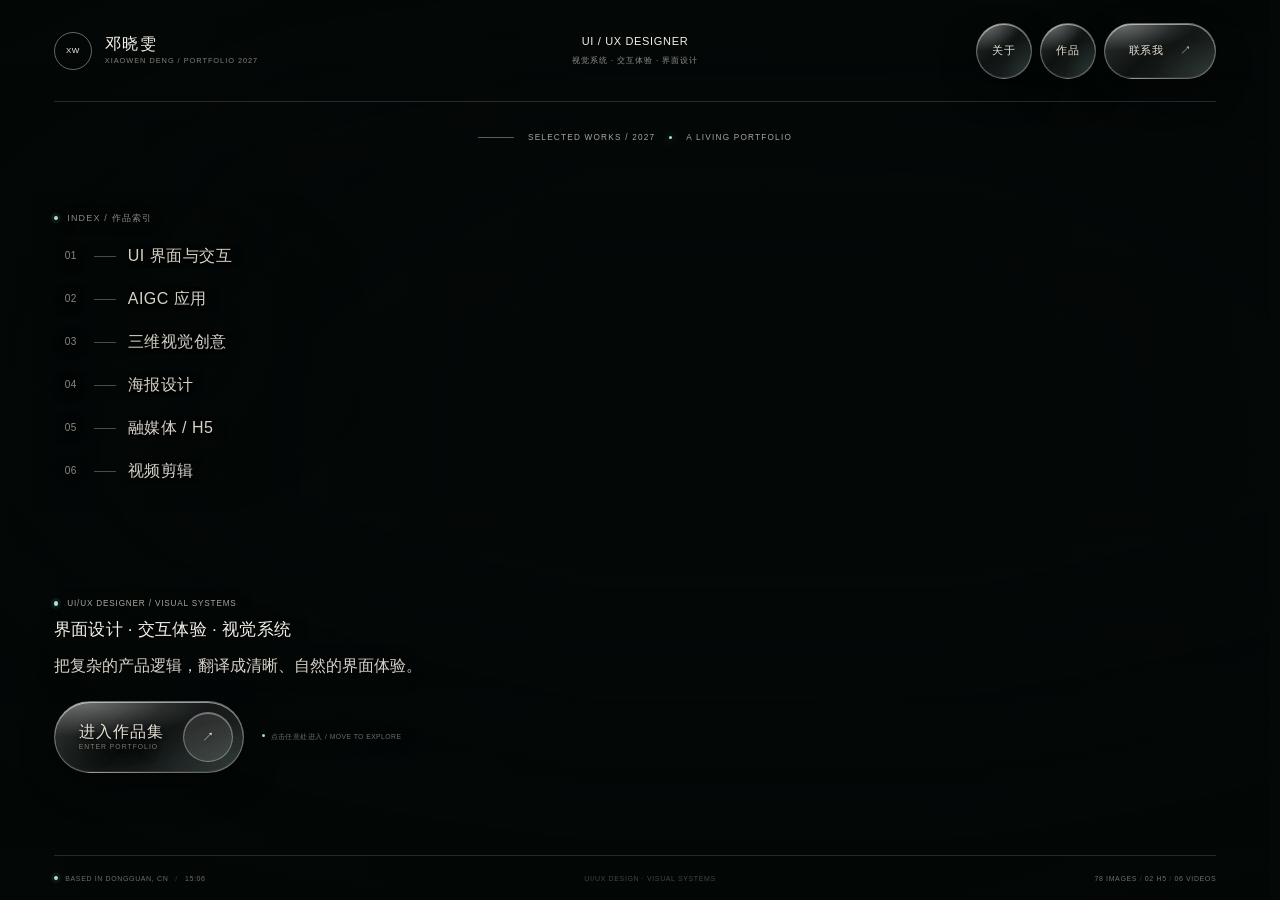
==== commit a05e8360: "Preserve 2K home video and full 720p hero" ====
--- a/portfolio.html
+++ b/portfolio.html
@@ -18776,8 +18776,8 @@
 
 
 </style>
-    <link rel="preload" href="assets/video/hero-portfolio.mp4" as="video" type="video/mp4" />
-    <link rel="preload" href="assets/video/hero-portfolio-poster.webp" as="image" />
+    <link rel="preload" href="assets/video/hero-portfolio-720-fast.mp4" as="video" type="video/mp4" />
+    <link rel="preload" href="assets/video/hero-portfolio-poster.webp" as="image" fetchpriority="high" />
   
 <style id="td-spacing-tune">
   /* Tighter 3D design-thinking rhythm */
@@ -22284,10 +22284,10 @@
             id="hero-video"
             muted
             loop
-            playsinline
+            playsinline webkit-playsinline
             preload="auto"
             poster="assets/video/hero-portfolio-poster.webp"
-            src="assets/video/hero-portfolio.mp4"
+            src="assets/video/hero-portfolio-720-fast.mp4"
           ></video>
         </div>
         <div class="hero__veil" aria-hidden="true"></div>
@@ -22354,7 +22354,7 @@
                 class="about-stage__video"
                 muted
                 loop
-                playsinline
+                playsinline webkit-playsinline
                 preload="none"
                 poster="assets/video/about-background-poster.webp"
                 tabindex="-1"
@@ -22803,7 +22803,7 @@
             id="work-background-video"
             muted
             loop
-            playsinline
+            playsinline webkit-playsinline
             preload="none"
             poster="assets/video/work-background-poster.webp"
             tabindex="-1"
@@ -22897,8 +22897,9 @@
             id="contact-background-video"
             muted
             loop
-            playsinline
+            playsinline webkit-playsinline
             preload="none"
+            poster="assets/video/contact-background-personal-poster.webp"
             disablepictureinpicture
             tabindex="-1"
             aria-hidden="true"
@@ -22932,9 +22933,9 @@
 
             <p class="contact-intro">
               很高兴你看到这里 👋<br />
-              如果你喜欢我的作品，<br />
-              或想一起完成一个项目，<br />
-              欢迎联系我，一起把想法变成体验。
+              我目前正在寻找设计相关的工作机会，<br />
+              若有合适的岗位机会，欢迎联系我，<br />
+              期待能有机会加入您的团队。
             </p>
 
             <div class="contact-links">
@@ -24559,7 +24560,7 @@
   if (contactBackgroundVideo) {
     const contactVideoSource = document.createElement("source");
     contactVideoSource.type = "video/mp4";
-    contactVideoSource.src = "assets/video/contact-background-2k.mp4";
+    contactVideoSource.src = "assets/video/contact-background-personal-720.mp4";
     contactBackgroundVideo.appendChild(contactVideoSource);
 
     contactBackgroundVideo.muted = true;
@@ -28567,5 +28568,76 @@
 
 
 </script>
-  </body>
+  
+<script>
+(() => {
+  const connection = navigator.connection || {};
+  if (connection.saveData) return;
+  if (/2g|slow-2g/.test(connection.effectiveType || "")) return;
+  if (window.matchMedia("(prefers-reduced-data: reduce)").matches) return;
+
+  const startPrefetch = () => {
+    const urls = new Set();
+    try {
+      (window.WORK_DATA?.categories || []).forEach((category) => {
+        (category.projects || []).forEach((project) => {
+          (project.images || []).forEach((image) => {
+            if (image?.src) urls.add(image.src);
+          });
+        });
+      });
+      (window.MEDIA_DATA?.videos?.projects || []).forEach((project) => {
+        if (project?.poster) urls.add(project.poster);
+      });
+    } catch (_error) {}
+
+    const queue = [...urls];
+    const mobile = window.matchMedia("(max-width: 760px)").matches;
+    const limit = mobile ? Math.min(queue.length, 18) : queue.length;
+    let cursor = 0;
+
+    const next = () => {
+      if (cursor >= limit) return;
+      const image = new Image();
+      image.decoding = "async";
+      image.fetchPriority = "low";
+      image.onload = image.onerror = () => window.setTimeout(next, 90);
+      image.src = queue[cursor++];
+    };
+
+    next();
+    next();
+  };
+
+  const schedule = () => {
+    if ("requestIdleCallback" in window) {
+      window.requestIdleCallback(startPrefetch, { timeout: 3500 });
+    } else {
+      window.setTimeout(startPrefetch, 1500);
+    }
+  };
+
+  // Prioritise the hero video, then warm the gallery images in the background.
+  const scheduleAfterHero = () => {
+    const hero = document.getElementById("hero-video");
+    if (!hero || hero.readyState >= 3) {
+      schedule();
+      return;
+    }
+    let fired = false;
+    const begin = () => {
+      if (fired) return;
+      fired = true;
+      schedule();
+    };
+    hero.addEventListener("canplay", begin, { once: true });
+    window.setTimeout(begin, 5000);
+  };
+
+  if (document.readyState === "complete") window.setTimeout(scheduleAfterHero, 600);
+  else window.addEventListener("load", () => window.setTimeout(scheduleAfterHero, 600), { once: true });
+})();
+</script>
+
+</body>
 </html>
